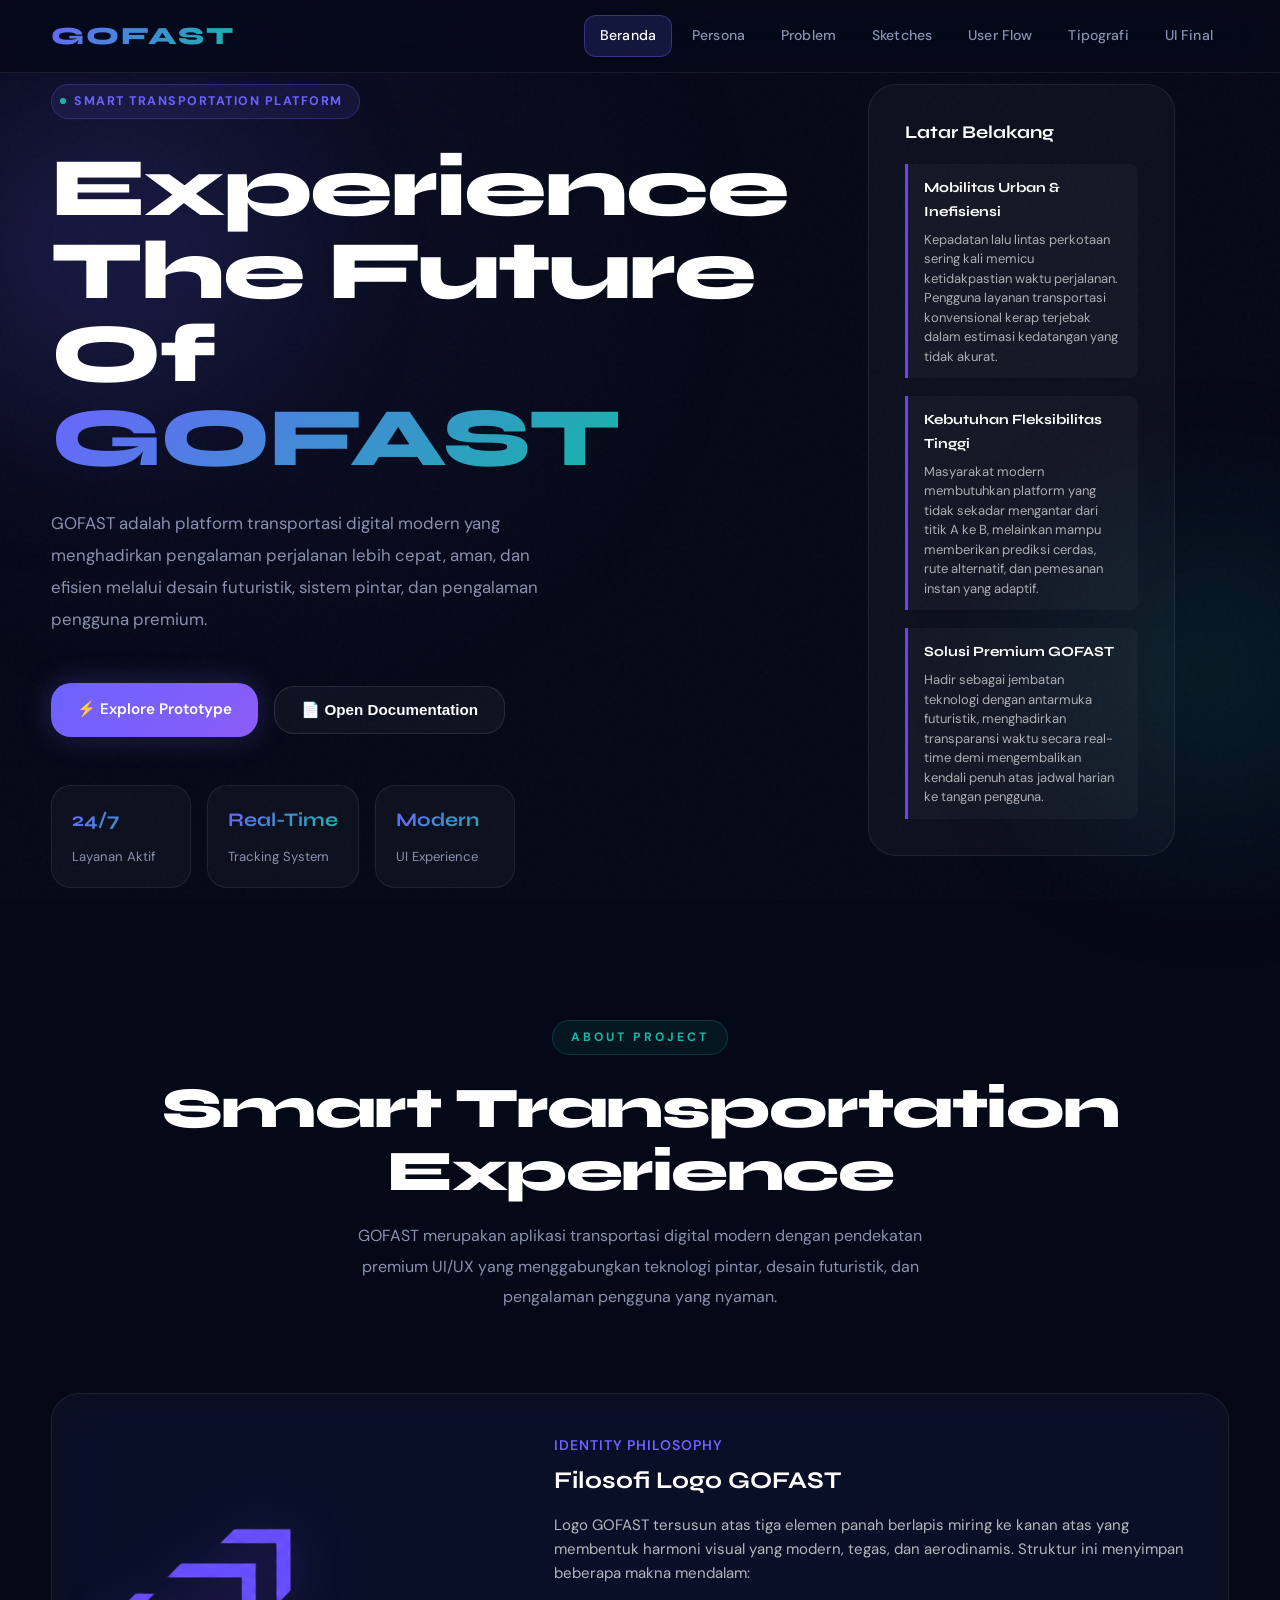
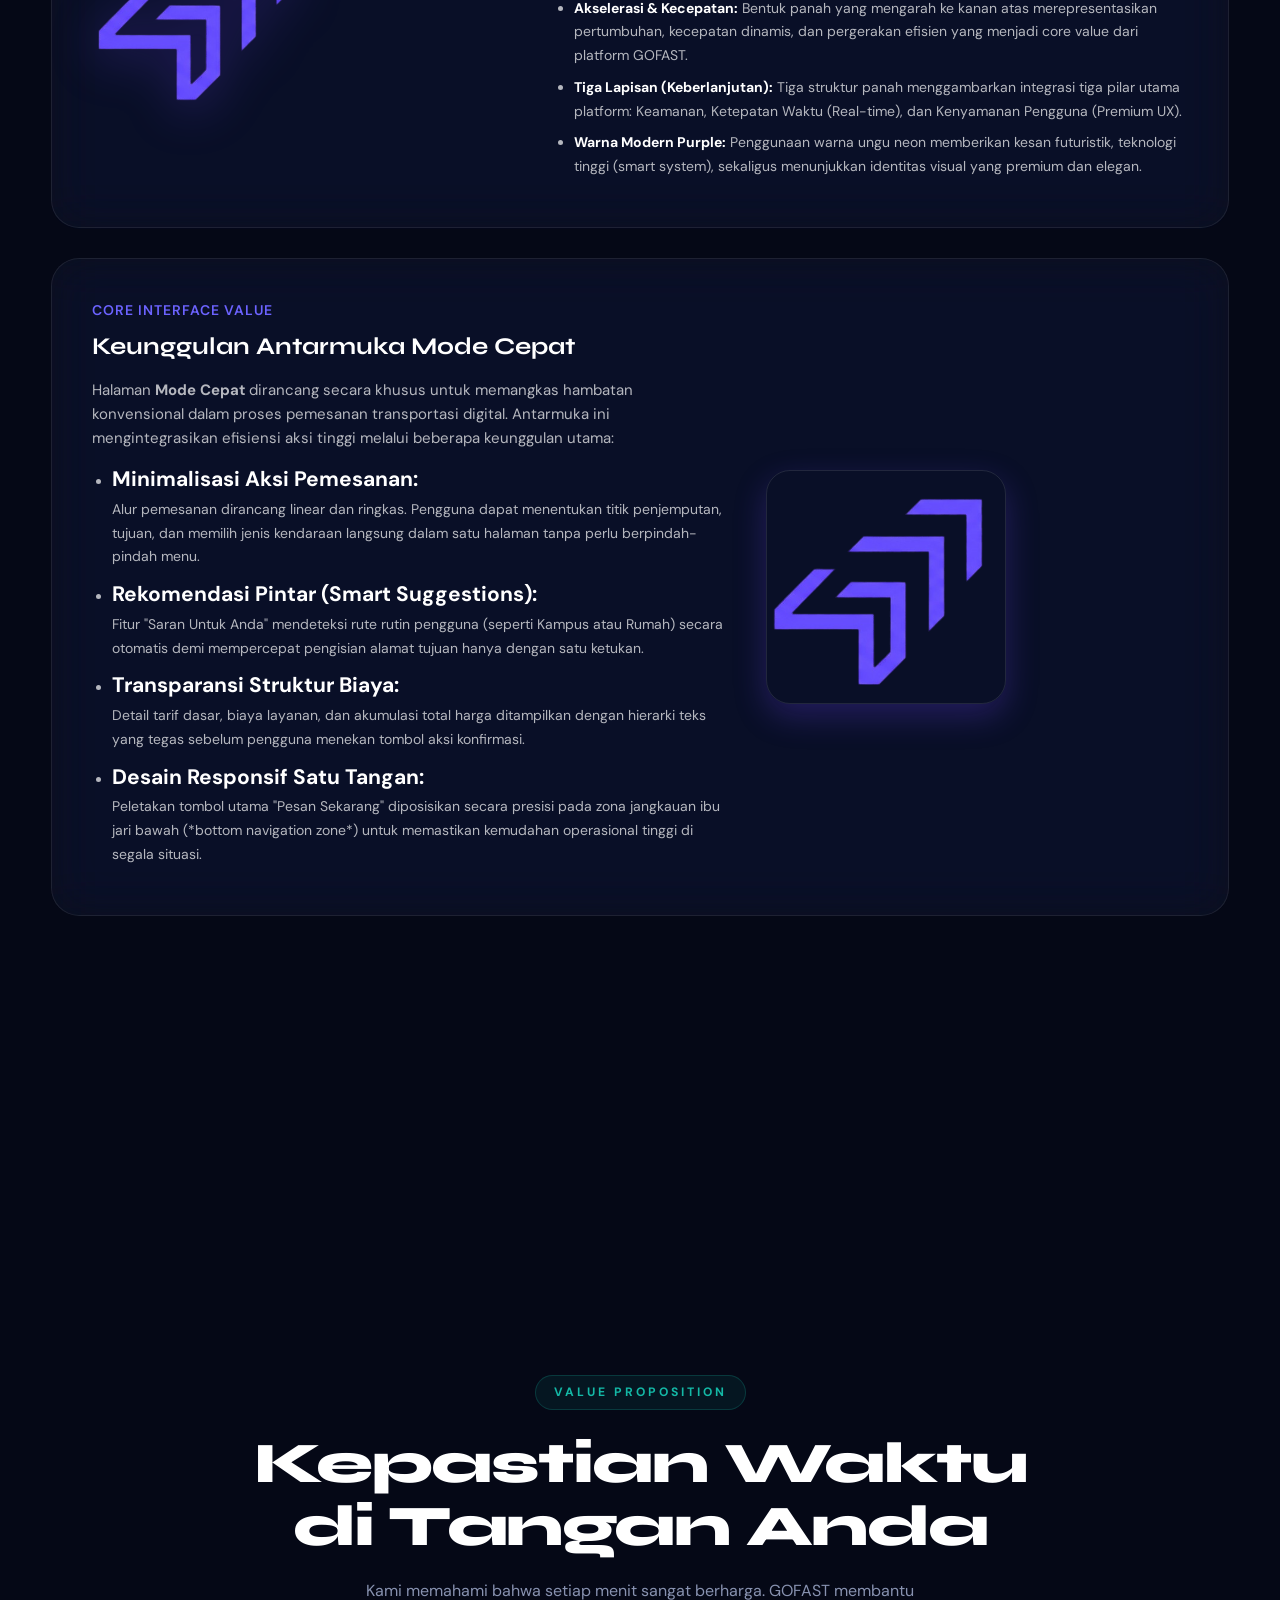
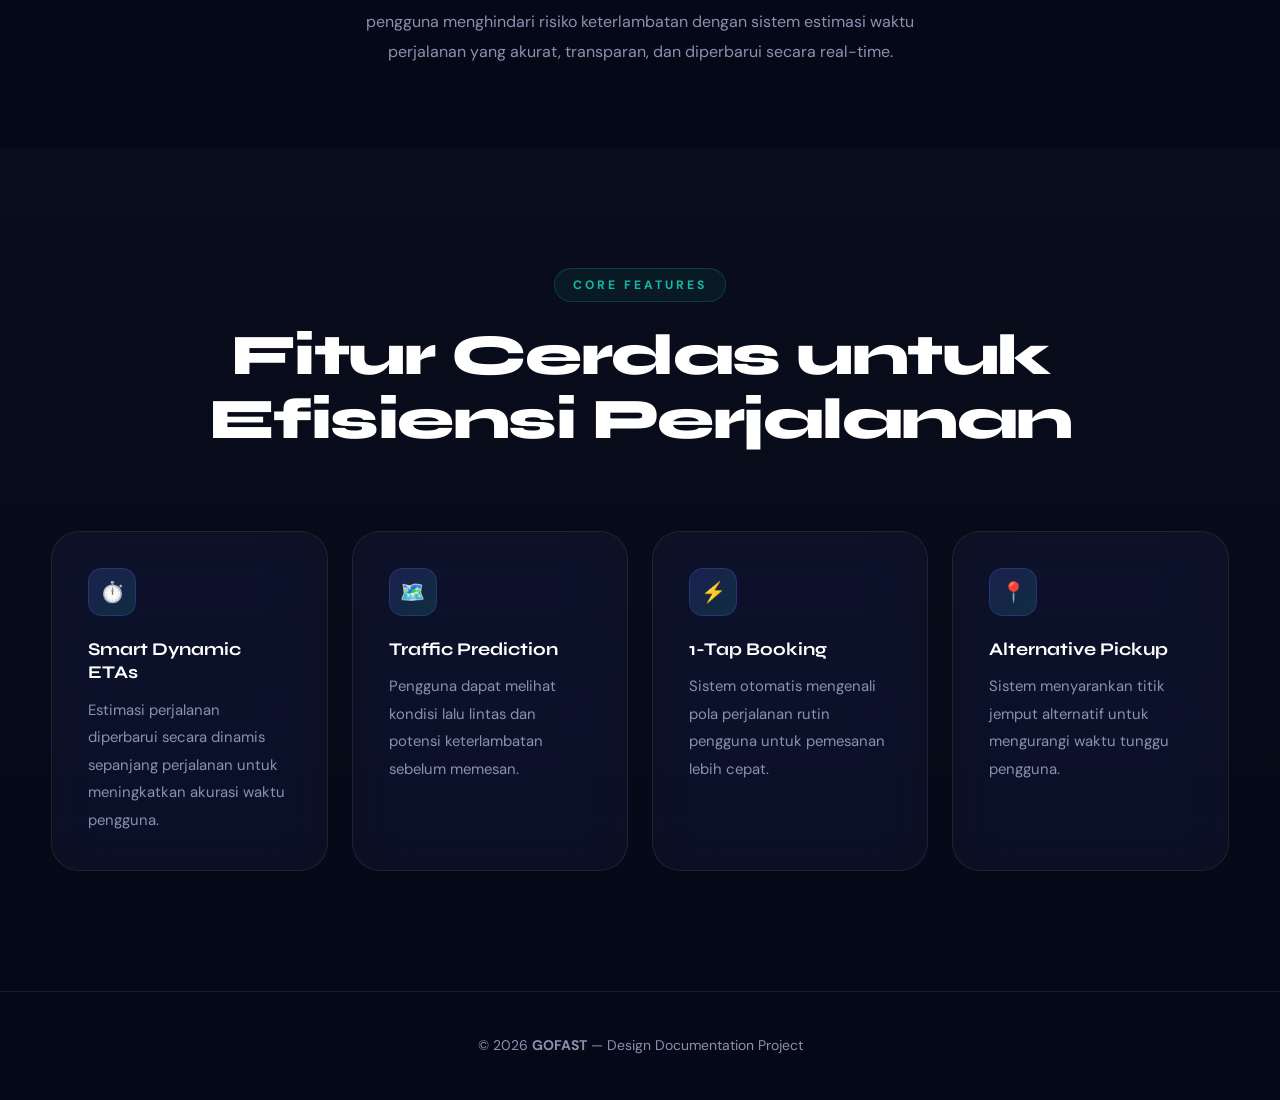
==== index.html @ 25cab176 "initial" ====
<!DOCTYPE html>
<html lang="id">
<head>
  <meta charset="UTF-8">
  <meta name="viewport" content="width=device-width, initial-scale=1.0">
  <title>GOFAST Documentation</title>
  <link rel="preconnect" href="https://fonts.googleapis.com">
  <link rel="preconnect" href="https://fonts.gstatic.com" crossorigin>
  <link href="https://fonts.googleapis.com/css2?family=Syne:wght@400;500;600;700;800&family=DM+Sans:ital,wght@0,300;0,400;0,500;0,600;0,700;1,400&display=swap" rel="stylesheet">
  <link rel="stylesheet" href="css/style.css">
</head>
<body>

  <header class="header">
    <div class="container navbar">
      <a href="index.html" class="logo">GOFAST</a>

      <button class="menu-toggle" aria-label="Toggle menu" aria-expanded="false">
        <span></span><span></span><span></span>
      </button>

      <nav class="nav-menu">
        <a href="index.html" class="active">Beranda</a>
        <a href="pages/persona.html">Persona</a>
        <a href="pages/problem.html">Problem</a>
        <a href="pages/sketches.html">Sketches</a>
        <a href="pages/flow.html">User Flow</a>
        <a href="pages/tipografi.html">Tipografi</a>
        <a href="pages/uifinal.html">UI Final</a>
      </nav>
    </div>
  </header>

  <section class="hero">
    <div class="hero-orb hero-orb-1"></div>
    <div class="hero-orb hero-orb-2"></div>

    <div class="container hero-layout">
      
      <div class="hero-text">
        <div class="hero-badge">
          Smart Transportation Platform
        </div>

        <h1>
          Experience The Future Of<br>
          <span class="gradient-text">GOFAST</span>
        </h1>

        <p class="hero-desc">
          GOFAST adalah platform transportasi digital modern yang menghadirkan pengalaman perjalanan lebih cepat, aman, dan efisien melalui desain futuristik, sistem pintar, dan pengalaman pengguna premium.
        </p>

        <div class="hero-buttons">
          <a href="https://www.figma.com/proto/zeWfDdqE2L9W0G9Yodgt2X/Untitled?node-id=0-1&t=uQu8qkPmfVfUbeEe-1" target="_blank" class="btn-primary">
            ⚡ Explore Prototype
          </a>

          <div class="dropdown">
            <button type="button" class="btn-secondary" id="dropdownBtn">
              📄 Open Documentation
            </button>
            
            <div class="dropdown-content" id="dropdownMenu">
              <a href="https://www.figma.com/design/Y3NHLR5LgUpNu5y3gUyGEd/UI-UX-DESIGN?node-id=270-38&p=f&t=9uHP1MUr9zSFLrHZ-0" target="_blank" class="dropdown-item">
                <span class="opt-title">Opsi 1: Design & Wireframe</span>
                <span class="opt-desc">Data riset, Crazy Design, dan Low-Fidelity layout.</span>
              </a>
              <a href="https://www.figma.com/board/tk6ZVI2sdPOY2IP51L4pbr/LOW-FIDELITY?node-id=0-1&p=f&t=aWBiuvXx0p4Ex2Sm-0" target="_blank" class="dropdown-item">
                <span class="opt-title">Opsi 2: User Flow Aplikasi</span>
                <span class="opt-desc">Alur perjalanan pengguna dan logika sistem.</span>
              </a>
              <a href="https://www.figma.com/design/zeWfDdqE2L9W0G9Yodgt2X/Untitled?node-id=0-1&p=f&t=uQu8qkPmfVfUbeEe-0" target="_blank" class="dropdown-item">
                <span class="opt-title">Opsi 3: UI Final</span>
                <span class="opt-desc">Tampilan UI Final.</span>
              </a>
            </div>
          </div>
        </div>

        <div class="hero-mini-info">
          <div class="mini-info-card">
            <h4>24/7</h4>
            <span>Layanan Aktif</span>
          </div>
          <div class="mini-info-card">
            <h4>Real-Time</h4>
            <span>Tracking System</span>
          </div>
          <div class="mini-info-card">
            <h4>Modern</h4>
            <span>UI Experience</span>
          </div>
        </div>
      </div>

      <div class="hero-card">
        <div class="glass card">
          <h3 style="margin-bottom:20px; font-family:'Syne', sans-serif;">
            Latar Belakang
          </h3>

          <div style="display: flex; flex-direction: column; gap: 18px;">
            <div style="background: rgba(255, 255, 255, 0.03); border-left: 3px solid #6f42fb; padding: 12px 16px; border-radius: 0 8px 8px 0;">
              <h4 style="margin: 0 0 6px 0; font-size: 14px; font-family: 'Syne', sans-serif; color: #fff;">
                Mobilitas Urban & Inefisiensi
              </h4>
              <p style="margin: 0; font-size: 13px; line-height: 1.5; color: rgba(255, 255, 255, 0.65);">
                Kepadatan lalu lintas perkotaan sering kali memicu ketidakpastian waktu perjalanan. Pengguna layanan transportasi konvensional kerap terjebak dalam estimasi kedatangan yang tidak akurat.
              </p>
            </div>

            <div style="background: rgba(255, 255, 255, 0.03); border-left: 3px solid #6f42fb; padding: 12px 16px; border-radius: 0 8px 8px 0;">
              <h4 style="margin: 0 0 6px 0; font-size: 14px; font-family: 'Syne', sans-serif; color: #fff;">
                Kebutuhan Fleksibilitas Tinggi
              </h4>
              <p style="margin: 0; font-size: 13px; line-height: 1.5; color: rgba(255, 255, 255, 0.65);">
                Masyarakat modern membutuhkan platform yang tidak sekadar mengantar dari titik A ke B, melainkan mampu memberikan prediksi cerdas, rute alternatif, dan pemesanan instan yang adaptif.
              </p>
            </div>

            <div style="background: rgba(255, 255, 255, 0.03); border-left: 3px solid #6f42fb; padding: 12px 16px; border-radius: 0 8px 8px 0;">
              <h4 style="margin: 0 0 6px 0; font-size: 14px; font-family: 'Syne', sans-serif; color: #fff;">
                Solusi Premium GOFAST
              </h4>
              <p style="margin: 0; font-size: 13px; line-height: 1.5; color: rgba(255, 255, 255, 0.65);">
                Hadir sebagai jembatan teknologi dengan antarmuka futuristik, menghadirkan transparansi waktu secara real-time demi mengembalikan kendali penuh atas jadwal harian ke tangan pengguna.
              </p>
            </div>
          </div>
        </div>
      </div>

    </div>
  </section>

  
  <section class="section">
    <div class="container">

      <div class="section-title">
        <span>About Project</span>
        <h2>
          Smart Transportation<br>
          Experience
        </h2>
        <p>
          GOFAST merupakan aplikasi transportasi digital modern dengan pendekatan premium UI/UX yang menggabungkan teknologi pintar, desain futuristik, dan pengalaman pengguna yang nyaman.
        </p>
      </div>

      <div class="glass card" style="display: flex; flex-wrap: wrap; gap: 40px; align-items: center; padding: 40px; margin-bottom: 30px;">
        <div style="flex: 1; min-width: 280px; text-align: center;">
          <img src="image/logo.png" alt="GOFAST Logo" style="max-width: 220px; width: 100%; height: auto; filter: drop-shadow(0px 8px 24px rgba(111, 66, 251, 0.3));">
        </div>
        <div style="flex: 1.5; min-width: 300px;">
          <span style="color: #6C63FF; font-weight: 600; text-transform: uppercase; font-size: 14px; letter-spacing: 1px; display: block; margin-bottom: 8px;">Identity Philosophy</span>
          <h3 style="font-family: 'Syne', sans-serif; font-size: 24px; margin-bottom: 16px;">Filosofi Logo GOFAST</h3>
          <p style="line-height: 1.6; margin-bottom: 12px; font-size: 15px; color: rgba(255,255,255,0.7);">
            Logo GOFAST tersusun atas tiga elemen panah berlapis miring ke kanan atas yang membentuk harmoni visual yang modern, tegas, dan aerodinamis. Struktur ini menyimpan beberapa makna mendalam:
          </p>
          <ul style="padding-left: 20px; line-height: 1.7; font-size: 14px; color: rgba(255,255,255,0.7);">
            <li style="margin-bottom: 8px;"><strong style="color: #fff;">Akselerasi & Kecepatan:</strong> Bentuk panah yang mengarah ke kanan atas merepresentasikan pertumbuhan, kecepatan dinamis, dan pergerakan efisien yang menjadi core value dari platform GOFAST.</li>
            <li style="margin-bottom: 8px;"><strong style="color: #fff;">Tiga Lapisan (Keberlanjutan):</strong> Tiga struktur panah menggambarkan integrasi tiga pilar utama platform: Keamanan, Ketepatan Waktu (Real-time), dan Kenyamanan Pengguna (Premium UX).</li>
            <li style="margin-bottom: 8px;"><strong style="color: #fff;">Warna Modern Purple:</strong> Penggunaan warna ungu neon memberikan kesan futuristik, teknologi tinggi (smart system), sekaligus menunjukkan identitas visual yang premium dan elegan.</li>
          </ul>
        </div>
      </div>

      <div class="glass card" style="display: flex; flex-wrap: wrap; gap: 40px; align-items: center; padding: 40px; margin-bottom: 50px; flex-direction: row-reverse;">
        <div style="flex: 1; min-width: 280px; text-align: center;">
          <img src="image/logo.png" alt="GOFAST Mode Cepat Screen" style="max-width: 240px; width: 100%; height: auto; border-radius: 24px; box-shadow: 0px 12px 32px rgba(111, 66, 251, 0.25); border: 1px solid rgba(255, 255, 255, 0.1);">
        </div>
        <div style="flex: 1.5; min-width: 300px;">
          <span style="color: #6C63FF; font-weight: 600; text-transform: uppercase; font-size: 14px; letter-spacing: 1px; display: block; margin-bottom: 8px;">Core Interface Value</span>
          <h3 style="font-family: 'Syne', sans-serif; font-size: 24px; margin-bottom: 16px;">Keunggulan Antarmuka Mode Cepat</h3>
          <p style="line-height: 1.6; margin-bottom: 12px; font-size: 15px; color: rgba(255,255,255,0.7);">
            Halaman <strong>Mode Cepat</strong> dirancang secara khusus untuk memangkas hambatan konvensional dalam proses pemesanan transportasi digital. Antarmuka ini mengintegrasikan efisiensi aksi tinggi melalui beberapa keunggulan utama:
          </p>
          <ul style="padding-left: 20px; line-height: 1.7; font-size: 14px; color: rgba(255,255,255,0.7);">
            <li style="margin-bottom: 8px;"><h2><strong style="color: #fff;">Minimalisasi Aksi Pemesanan:</strong></h2> Alur pemesanan dirancang linear dan ringkas. Pengguna dapat menentukan titik penjemputan, tujuan, dan memilih jenis kendaraan langsung dalam satu halaman tanpa perlu berpindah-pindah menu.</li>
            <li style="margin-bottom: 8px;"><h2><strong style="color: #fff;">Rekomendasi Pintar (Smart Suggestions):</strong></h2> Fitur "Saran Untuk Anda" mendeteksi rute rutin pengguna (seperti Kampus atau Rumah) secara otomatis demi mempercepat pengisian alamat tujuan hanya dengan satu ketukan.</li>
            <li style="margin-bottom: 8px;"><h2><strong style="color: #fff;">Transparansi Struktur Biaya:</strong></h2> Detail tarif dasar, biaya layanan, dan akumulasi total harga ditampilkan dengan hierarki teks yang tegas sebelum pengguna menekan tombol aksi konfirmasi.</li>
            <li style="margin-bottom: 8px;"><h2><strong style="color: #fff;">Desain Responsif Satu Tangan:</strong></h2> Peletakan tombol utama "Pesan Sekarang" diposisikan secara presisi pada zona jangkauan ibu jari bawah (*bottom navigation zone*) untuk memastikan kemudahan operasional tinggi di segala situasi.</li>
          </ul>
        </div>
      </div>

      <div class="cards-grid">
        <div class="glass card feature-card reveal">
          <div class="card-icon">🎨</div>
          <h3>Modern Interface</h3>
          <p>Tampilan dark modern dengan konsep glassmorphism, smooth gradient, dan visual premium untuk menciptakan pengalaman aplikasi yang futuristik.</p>
        </div>

        <div class="glass card feature-card reveal" style="transition-delay:.1s">
          <div class="card-icon">⚡</div>
          <h3>Smart Navigation</h3>
          <p>Sistem navigasi dan booking dirancang lebih cepat, intuitif, dan efisien untuk membantu mobilitas pengguna sehari-hari.</p>
        </div>

        <div class="glass card feature-card reveal" style="transition-delay:.2s">
          <div class="card-icon">📋</div>
          <h3>Full Documentation</h3>
          <p>Seluruh proses pengembangan GOFAST terdokumentasi secara profesional mulai dari research, persona, user flow, prototype, hingga testing.</p>
        </div>
      </div>

    </div>
  </section>

  <section class="section-title">
    <div class="title">
      <div class="section-title">
        <span>Value Proposition</span>
        <h2>
          Kepastian Waktu<br>
          di Tangan Anda
        </h2>
        <p>
          Kami memahami bahwa setiap menit sangat berharga. GOFAST membantu pengguna menghindari risiko keterlambatan dengan sistem estimasi waktu perjalanan yang akurat, transparan, dan diperbarui secara real-time.
        </p>
      </div>
    </div>
  </section>

  <section class="section soft-section">
    <div class="container">
      <div class="section-title">
        <span>Core Features</span>
        <h2>
          Fitur Cerdas untuk<br>
          Efisiensi Perjalanan
        </h2>
      </div>

      <div class="cards-grid">
        <div class="glass card feature-card">
          <div class="card-icon">⏱️</div>
          <h3>Smart Dynamic ETAs</h3>
          <p>Estimasi perjalanan diperbarui secara dinamis sepanjang perjalanan untuk meningkatkan akurasi waktu pengguna.</p>
        </div>

        <div class="glass card feature-card">
          <div class="card-icon">🗺️</div>
          <h3>Traffic Prediction</h3>
          <p>Pengguna dapat melihat kondisi lalu lintas dan potensi keterlambatan sebelum memesan.</p>
        </div>

        <div class="glass card feature-card">
          <div class="card-icon">⚡</div>
          <h3>1-Tap Booking</h3>
          <p>Sistem otomatis mengenali pola perjalanan rutin pengguna untuk pemesanan lebih cepat.</p>
        </div>

        <div class="glass card feature-card">
          <div class="card-icon">📍</div>
          <h3>Alternative Pickup</h3>
          <p>Sistem menyarankan titik jemput alternatif untuk mengurangi waktu tunggu pengguna.</p>
        </div>
      </div>
    </div>
  </section>

  <footer class="footer">
    <div class="container">
      <p>© 2026 <strong>GOFAST</strong> — Design Documentation Project</p>
    </div>
  </footer>

  <script>
    const dropdownBtn = document.getElementById('dropdownBtn');
    const dropdownMenu = document.getElementById('dropdownMenu');

    dropdownBtn.addEventListener('click', function(e) {
      e.stopPropagation();
      dropdownMenu.classList.toggle('show');
    });

    document.addEventListener('click', function() {
      if (dropdownMenu.classList.contains('show')) {
        dropdownMenu.classList.remove('show');
      }
    });
  </script>
</body>
</html>
---- css/style.css ----
/* ══════════════════════════════════════════════════════════════════════
   STYLE.CSS — Upgraded & Fixed Version
   - Mengatasi isu Dropdown terpotong (Opsi 3).
   - Logika, layout token, dan palet warna GOFAST tetap terjaga asli.
   ══════════════════════════════════════════════════════════════════════ */

/* ─── Google Fonts ─── */
@import url('https://fonts.googleapis.com/css2?family=DM+Sans:ital,opsz,wght@0,9..40,300;0,9..40,400;0,9..40,500;0,9..40,600;0,9..40,700;1,9..40,400&family=Syne:wght@600;700;800&display=swap');

/* ─── Design Tokens ─── */
:root {
  --bg:        #050816;
  --bg2:       #080d1f;
  --card:      #0d1426;
  --primary:   #6C63FF;
  --secondary: #8B5CF6;
  --accent:    #14B8A6;
  --accent2:   #06b6d4;
  --text:      #fff;
  --muted:     #8892b0;
  --border:    rgba(255, 255, 255, 0.08);
  --glow:      rgba(108, 99, 255, 0.3);

  /* Spacing scale */
  --space-xs:  8px;
  --space-sm:  16px;
  --space-md:  28px;
  --space-lg:  48px;
  --space-xl:  80px;
  --space-2xl: 120px;

  /* Radius */
  --r-sm:  12px;
  --r-md:  20px;
  --r-lg:  28px;
  --r-xl:  36px;
  --r-full: 9999px;

  /* Transitions */
  --ease-out: cubic-bezier(0.22, 1, 0.36, 1);
  --ease-in-out: cubic-bezier(0.4, 0, 0.2, 1);
  --t-fast: 0.18s;
  --t-base: 0.28s;
  --t-slow: 0.45s;

  /* Shadows */
  --shadow-sm: 0 4px 16px rgba(0, 0, 0, 0.25);
  --shadow-md: 0 8px 32px rgba(0, 0, 0, 0.35);
  --shadow-glow: 0 0 40px rgba(108, 99, 255, 0.35);
  --shadow-glow-lg: 0 0 60px rgba(108, 99, 255, 0.5);
}

/* ─── Reset & Base ─── */
*, *::before, *::after {
  margin: 0;
  padding: 0;
  box-sizing: border-box;
}

html {
  scroll-behavior: smooth;
  scroll-padding-top: 90px;
  -webkit-text-size-adjust: 100%;
}

body {
  background: var(--bg);
  color: var(--text);
  font-family: 'DM Sans', sans-serif;
  font-size: 16px;
  line-height: 1.7;
  overflow-x: hidden;
  min-height: 100vh;
  -webkit-font-smoothing: antialiased;
  -moz-osx-font-smoothing: grayscale;
}

img, video, svg {
  display: block;
  max-width: 100%;
}

a {
  color: inherit;
}

/* ─── Custom Scrollbar ─── */
::-webkit-scrollbar {
  width: 6px;
}
::-webkit-scrollbar-track {
  background: var(--bg2);
}
::-webkit-scrollbar-thumb {
  background: linear-gradient(180deg, var(--primary), var(--accent));
  border-radius: var(--r-full);
}
::-webkit-scrollbar-thumb:hover {
  background: linear-gradient(180deg, var(--secondary), var(--accent));
}

/* ─── Selection ─── */
::selection {
  background: rgba(108, 99, 255, 0.35);
  color: var(--text);
}

/* ─── Focus visible ─── */
:focus-visible {
  outline: 2px solid var(--primary);
  outline-offset: 3px;
  border-radius: var(--r-sm);
}

/* ─── Noise texture overlay ─── */
body::before {
  content: '';
  position: fixed;
  inset: 0;
  background-image: url("data:image/svg+xml,%3Csvg viewBox='0 0 256 256' xmlns='http://www.w3.org/2000/svg'%3E%3Cfilter id='noise'%3E%3CfeTurbulence type='fractalNoise' baseFrequency='0.9' numOctaves='4' stitchTiles='stitch'/%3E%3C/filter%3E%3Crect width='100%25' height='100%25' filter='url(%23noise)' opacity='0.025'/%3E%3C/svg%3E");
  pointer-events: none;
  z-index: 0;
}

/* ─── Animated background orb ─── */
body::after {
  content: '';
  position: fixed;
  top: -30%;
  left: -20%;
  width: 80vw;
  height: 80vw;
  background: radial-gradient(circle, rgba(108, 99, 255, 0.07) 0%, transparent 70%);
  pointer-events: none;
  z-index: 0;
  animation: orb-drift 22s ease-in-out infinite alternate;
}

@keyframes orb-drift {
  0%   { transform: translate(0, 0) scale(1); }
  100% { transform: translate(20vw, 10vh) scale(1.25); }
}

/* ─── Container ─── */
.container {
  width: min(1200px, 92%);
  margin-inline: auto;
  position: relative;
  z-index: 1;
}

/* ─── Section ─── */
.section {
  padding: var(--space-2xl) 0;
}

.soft-section {
  background: linear-gradient(180deg, rgba(226, 213, 255, 0.025), transparent);
}

/* ─── Glassmorphism ─── */
.glass {
  background: rgba(255, 255, 255, 0.03);
  backdrop-filter: blur(24px) saturate(180%);
  -webkit-backdrop-filter: blur(24px) saturate(180%);
  border: 1px solid var(--border);
}

/* ──────────────────────────────────────────
   HEADER / NAVBAR
────────────────────────────────────────── */
.header {
  position: fixed;
  width: 100%;
  top: 0;
  z-index: 1000; /* Dinaikkan agar mutlak di atas konten lainnya */
  background: rgba(5, 8, 22, 0.75);
  backdrop-filter: blur(24px) saturate(180%);
  -webkit-backdrop-filter: blur(24px) saturate(180%);
  border-bottom: 1px solid var(--border);
  transition: background var(--t-base) var(--ease-in-out),
              border-color var(--t-base) var(--ease-in-out);
}

.header.scrolled {
  background: rgba(5, 8, 22, 0.96);
  border-bottom-color: rgba(255, 255, 255, 0.1);
}

.navbar {
  height: 72px;
  display: flex;
  align-items: center;
  justify-content: space-between;
  gap: var(--space-sm);
}

.logo {
  font-size: 1.55rem;
  font-family: 'Syne', sans-serif;
  font-weight: 800;
  background: linear-gradient(135deg, var(--primary), var(--accent));
  -webkit-background-clip: text;
  -webkit-text-fill-color: transparent;
  background-clip: text;
  letter-spacing: 2px;
  text-decoration: none;
  flex-shrink: 0;
  transition: opacity var(--t-fast);
}

.logo:hover {
  opacity: 0.85;
}

.nav-menu {
  display: flex;
  gap: 4px;
  align-items: center;
}

.nav-menu a {
  text-decoration: none;
  color: var(--muted);
  font-size: 0.88rem;
  font-weight: 500;
  padding: 8px 15px;
  border-radius: var(--r-sm);
  border: 1px solid transparent;
  transition: color var(--t-fast), background var(--t-fast),
              border-color var(--t-fast), transform var(--t-fast);
  letter-spacing: 0.01em;
  white-space: nowrap;
}

.nav-menu a:hover {
  color: var(--text);
  background: rgba(108, 99, 255, 0.1);
  border-color: rgba(108, 99, 255, 0.22);
  transform: translateY(-1px);
}

.nav-menu a.active {
  color: var(--text);
  background: rgba(108, 99, 255, 0.16);
  border-color: rgba(108, 99, 255, 0.38);
}

/* ─── Hamburger ─── */
.menu-toggle {
  display: none;
  flex-direction: column;
  justify-content: center;
  gap: 5px;
  cursor: pointer;
  padding: 8px;
  border: none;
  background: none;
  z-index: 1001;
  border-radius: var(--r-sm);
  transition: background var(--t-fast);
  -webkit-tap-highlight-color: transparent;
}

.menu-toggle:hover {
  background: rgba(108, 99, 255, 0.1);
}

.menu-toggle span {
  display: block;
  width: 22px;
  height: 2px;
  background: var(--text);
  border-radius: 2px;
  transition: transform var(--t-base) var(--ease-out),
              opacity var(--t-fast),
              width var(--t-base);
  transform-origin: center;
}

.menu-toggle.open span:nth-child(1) { transform: translateY(7px) rotate(45deg); }
.menu-toggle.open span:nth-child(2) { opacity: 0; width: 0; }
.menu-toggle.open span:nth-child(3) { transform: translateY(-7px) rotate(-45deg); }

/* ──────────────────────────────────────────
   HERO
────────────────────────────────────────── */
.hero {
  min-height: 100vh;
  display: flex;
  align-items: center;
  padding-top: 72px;
  position: relative;
  overflow: visible; /* PERBAIKAN: Diubah dari 'hidden' agar dropdown menu meluap bebas ke bawah */
}

.hero-layout {
  display: grid;
  grid-template-columns: 1.15fr 0.85fr;
  gap: var(--space-xl);
  align-items: center;
  overflow: visible; /* PERBAIKAN: Memastikan layout grid tidak mengunci elemen melayang */
}

.hero-text {
  animation: fade-up 0.8s var(--ease-out) both;
  overflow: visible; /* PERBAIKAN: Memastikan pembungkus teks utama tidak memotong dropdown */
  position: relative;
}

.hero-card {
  animation: fade-up 0.9s 0.15s var(--ease-out) both;
  align-self: start;
}

/* ─── Hero Badge ─── */
.hero-badge {
  display: inline-flex;
  align-items: center;
  gap: 8px;
  padding: 6px 16px 6px 8px;
  background: rgba(108, 99, 255, 0.1);
  border: 1px solid rgba(108, 99, 255, 0.28);
  border-radius: var(--r-full);
  font-size: 0.78rem;
  color: var(--primary);
  font-weight: 700;
  margin-bottom: var(--space-md);
  letter-spacing: 1.5px;
  text-transform: uppercase;
  width: fit-content;
}

.hero-badge::before {
  content: '';
  display: block;
  width: 6px;
  height: 6px;
  background: var(--accent);
  border-radius: 50%;
  flex-shrink: 0;
  animation: pulse-dot 2s ease-in-out infinite;
}

@keyframes pulse-dot {
  0%, 100% { opacity: 1; transform: scale(1); box-shadow: 0 0 0 0 rgba(20, 184, 166, 0.5); }
  50%       { opacity: 0.7; transform: scale(1.4); box-shadow: 0 0 0 6px rgba(20, 184, 166, 0); }
}

/* ─── Hero Typography ─── */
.hero h1 {
  font-size: clamp(3.2rem, 6.5vw, 6.5rem);
  line-height: 1.0;
  font-family: 'Syne', sans-serif;
  font-weight: 800;
  letter-spacing: -2px;
}

.gradient-text {
  background: linear-gradient(135deg, var(--primary), var(--accent));
  -webkit-background-clip: text;
  -webkit-text-fill-color: transparent;
  background-clip: text;
}

.hero-desc {
  margin-top: var(--space-md);
  color: var(--muted);
  line-height: 1.9;
  font-size: 1.05rem;
  max-width: 520px;
}

/* ─── Hero Buttons ─── */
.hero-buttons {
  display: flex;
  gap: var(--space-sm);
  margin-top: var(--space-lg);
  flex-wrap: wrap;
  align-items: center;
  overflow: visible; /* PERBAIKAN: Menghindari pemotongan area tombol sewaktu dropdown dipanggil */
  position: relative;
  z-index: 100;
}

.btn-primary,
.btn-secondary {
  padding: 14px 26px;
  border-radius: var(--r-md);
  text-decoration: none;
  font-weight: 600;
  font-size: 0.95rem;
  transition: transform var(--t-base) var(--ease-out),
              box-shadow var(--t-base) var(--ease-out),
              background var(--t-base),
              border-color var(--t-base);
  display: inline-flex;
  align-items: center;
  gap: 8px;
  cursor: pointer;
  border: none;
  -webkit-tap-highlight-color: transparent;
}

.btn-primary {
  background: linear-gradient(135deg, var(--primary), var(--secondary));
  color: white;
  box-shadow: 0 0 30px rgba(108, 99, 255, 0.3), 0 4px 12px rgba(0, 0, 0, 0.3);
  position: relative;
  overflow: hidden;
}

.btn-primary::after {
  content: '';
  position: absolute;
  inset: 0;
  background: linear-gradient(135deg, rgba(255,255,255,0.15), transparent);
  opacity: 0;
  transition: opacity var(--t-fast);
}

.btn-primary:hover {
  transform: translateY(-3px);
  box-shadow: 0 0 50px rgba(108, 99, 255, 0.5), 0 8px 24px rgba(0, 0, 0, 0.4);
}

.btn-primary:hover::after {
  opacity: 1;
}

.btn-primary:active {
  transform: translateY(-1px);
}

.btn-secondary {
  border: 1px solid rgba(255, 255, 255, 0.1);
  color: white;
  background: rgba(255, 255, 255, 0.04);
}

.btn-secondary:hover {
  transform: translateY(-3px);
  background: rgba(255, 255, 255, 0.08);
  border-color: rgba(255, 255, 255, 0.18);
  box-shadow: var(--shadow-sm);
}

.btn-secondary:active {
  transform: translateY(-1px);
}

/* ─── Hero Mini Info ─── */
.hero-mini-info {
  display: flex;
  gap: var(--space-sm);
  margin-top: var(--space-lg);
  flex-wrap: wrap;
}

.mini-info-card {
  padding: 18px 20px;
  min-width: 140px;
  border-radius: var(--r-md);
  background: rgba(255, 255, 255, 0.03);
  border: 1px solid var(--border);
  backdrop-filter: blur(18px);
  -webkit-backdrop-filter: blur(18px);
  transition: transform var(--t-base) var(--ease-out),
              border-color var(--t-base),
              box-shadow var(--t-base);
}

.mini-info-card:hover {
  transform: translateY(-4px);
  border-color: rgba(108, 99, 255, 0.25);
  box-shadow: 0 12px 40px rgba(108, 99, 255, 0.12);
}

.mini-info-card h4 {
  font-size: 1.2rem;
  margin-bottom: 5px;
  font-family: 'Syne', sans-serif;
  background: linear-gradient(135deg, var(--primary), var(--accent));
  -webkit-background-clip: text;
  -webkit-text-fill-color: transparent;
  background-clip: text;
}

.mini-info-card span {
  font-size: 0.82rem;
  color: var(--muted);
}

/* ─── Hero Orbs ─── */
.hero-orb {
  position: absolute;
  border-radius: 50%;
  filter: blur(90px);
  pointer-events: none;
  z-index: 0;
}

.hero-orb-1 {
  width: 320px;
  height: 320px;
  background: rgba(108, 99, 255, 0.16);
  top: 10%;
  left: -5%;
  animation: orb-float-1 12s ease-in-out infinite;
}

.hero-orb-2 {
  width: 270px;
  height: 270px;
  background: rgba(20, 184, 166, 0.13);
  bottom: 10%;
  right: -5%;
  animation: orb-float-2 15s ease-in-out infinite;
}

@keyframes orb-float-1 {
  0%, 100% { transform: translate(0, 0); }
  50%       { transform: translate(20px, -30px); }
}

@keyframes orb-float-2 {
  0%, 100% { transform: translate(0, 0); }
  50%       { transform: translate(-20px, 25px); }
}

/* ──────────────────────────────────────────
   HERO CARD (skill card / progress card)
────────────────────────────────────────── */
.hero-card .card {
  position: relative;
  overflow: hidden;
}

.hero-card .card::before {
  content: '';
  position: absolute;
  top: -40%;
  right: -40%;
  width: 220px;
  height: 220px;
  background: radial-gradient(circle, rgba(20, 184, 166, 0.12), transparent 70%);
  pointer-events: none;
}

/* ─── Progress ─── */
.progress-item {
  margin-bottom: 20px;
}

.progress-item:last-child {
  margin-bottom: 0;
}

.progress-label {
  display: flex;
  justify-content: space-between;
  font-size: 0.84rem;
  color: var(--muted);
  margin-bottom: 8px;
}

.progress-label span:last-child {
  color: var(--accent);
  font-weight: 600;
}

.progress-bar {
  height: 6px;
  background: rgba(255, 255, 255, 0.06);
  border-radius: var(--r-full);
  overflow: hidden;
}

.progress-fill {
  height: 100%;
  border-radius: var(--r-full);
  background: linear-gradient(90deg, var(--primary), var(--accent));
  transform-origin: left;
  animation: bar-grow 1.6s var(--ease-out) both;
}

@keyframes bar-grow {
  from { transform: scaleX(0); }
  to   { transform: scaleX(1); }
}

/* ─── Card Stat ─── */
.card-stat {
  display: flex;
  justify-content: space-between;
  margin-top: var(--space-md);
  padding-top: 24px;
  border-top: 1px solid var(--border);
  gap: 12px;
}

.stat-item {
  text-align: center;
  flex: 1;
}

.stat-num {
  font-size: 1.75rem;
  font-family: 'Syne', sans-serif;
  font-weight: 800;
  background: linear-gradient(135deg, var(--primary), var(--accent));
  -webkit-background-clip: text;
  -webkit-text-fill-color: transparent;
  background-clip: text;
  line-height: 1.1;
}

.stat-label {
  font-size: 0.74rem;
  color: var(--muted);
  margin-top: 5px;
  letter-spacing: 0.02em;
}

/* ──────────────────────────────────────────
   CARDS
────────────────────────────────────────── */
.card {
  padding: 36px;
  border-radius: var(--r-lg);
}

.cards-grid {
  display: grid;
  grid-template-columns: repeat(auto-fit, minmax(270px, 1fr));
  gap: 24px;
}

.card-icon {
  width: 48px;
  height: 48px;
  border-radius: 14px;
  background: linear-gradient(135deg, rgba(108, 99, 255, 0.18), rgba(20, 184, 166, 0.18));
  border: 1px solid rgba(108, 99, 255, 0.22);
  display: flex;
  align-items: center;
  justify-content: center;
  font-size: 1.25rem;
  margin-bottom: 22px;
  flex-shrink: 0;
}

.card h3 {
  margin-bottom: 12px;
  font-family: 'Syne', sans-serif;
  font-size: 1.12rem;
  font-weight: 700;
  line-height: 1.3;
}

.card p {
  color: var(--muted);
  line-height: 1.85;
  font-size: 0.93rem;
}

/* ─── Feature Cards ─── */
.feature-card {
  transition: transform var(--t-base) var(--ease-out),
              border-color var(--t-base),
              box-shadow var(--t-base);
  cursor: default;
}

.feature-card:hover {
  transform: translateY(-6px);
  border-color: rgba(108, 99, 255, 0.28);
  box-shadow: 0 24px 64px rgba(108, 99, 255, 0.13);
}

/* ─── Persona Cards ─── */
.persona-card .avatar {
  width: 54px;
  height: 54px;
  border-radius: 50%;
  background: linear-gradient(135deg, var(--primary), var(--accent));
  display: flex;
  align-items: center;
  justify-content: center;
  font-size: 1.4rem;
  margin-bottom: 20px;
}

.persona-tag {
  display: inline-block;
  font-size: 0.74rem;
  padding: 4px 12px;
  border-radius: var(--r-full);
  background: rgba(108, 99, 255, 0.1);
  border: 1px solid rgba(108, 99, 255, 0.22);
  color: var(--primary);
  font-weight: 600;
  margin-bottom: 14px;
  letter-spacing: 0.02em;
}

/* ─── Step Cards ─── */
.step-card {
  position: relative;
}

.step-num {
  font-size: 3.5rem;
  font-family: 'Syne', sans-serif;
  font-weight: 800;
  line-height: 1;
  margin-bottom: 14px;
  background: linear-gradient(135deg, rgba(108,99,255,0.22), rgba(20,184,166,0.22));
  -webkit-background-clip: text;
  -webkit-text-fill-color: transparent;
  background-clip: text;
}

/* ──────────────────────────────────────────
   SECTION TITLE
────────────────────────────────────────── */
.section-title {
  text-align: center;
  margin-bottom: var(--space-xl);
}

.section-title > span {
  display: inline-block;
  color: var(--accent);
  text-transform: uppercase;
  font-size: 0.76rem;
  font-weight: 700;
  letter-spacing: 3px;
  padding: 6px 18px;
  background: rgba(20, 184, 166, 0.08);
  border: 1px solid rgba(20, 184, 166, 0.22);
  border-radius: var(--r-full);
}

.section-title h2 {
  margin: 22px 0 18px;
  font-size: clamp(2.2rem, 4.5vw, 4rem);
  font-family: 'Syne', sans-serif;
  font-weight: 800;
  letter-spacing: -1.5px;
  line-height: 1.1;
}

.section-title p {
  color: var(--muted);
  max-width: 600px;
  margin-inline: auto;
  line-height: 1.9;
  font-size: 1rem;
}

/* ──────────────────────────────────────────
   PAGE HERO (inner pages)
────────────────────────────────────────── */
.page-hero {
  padding: 160px 0 80px;
  text-align: center;
  position: relative;
}

.page-hero h1 {
  font-size: clamp(2.8rem, 6vw, 5.5rem);
  font-family: 'Syne', sans-serif;
  font-weight: 800;
  letter-spacing: -2px;
  line-height: 1.05;
}

.page-hero p {
  color: var(--muted);
  margin-top: 20px;
  font-size: 1.05rem;
  max-width: 600px;
  margin-inline: auto;
  line-height: 1.9;
}

/* ─── ANIMATIONS ─── */
@keyframes fade-up {
  from { opacity: 0; transform: translateY(28px); }
  to   { opacity: 1; transform: translateY(0); }
}

.reveal {
  opacity: 0;
  transform: translateY(28px);
  transition: opacity 0.65s var(--ease-out), transform 0.65s var(--ease-out);
}

.reveal.active {
  opacity: 1;
  transform: translateY(0);
}

/* ──────────────────────────────────────────
   DROPDOWN (Fixed Version)
────────────────────────────────────────── */
.dropdown {
  position: relative;
  display: inline-block;
  overflow: visible; /* PERBAIKAN: Menjamin kontainer terkecil tombol tidak memotong dirinya sendiri */
}

.dropdown-content {
  display: none;
  position: absolute;
  top: calc(100% + 8px);
  left: 0;
  background: rgba(13, 20, 38, 0.98);
  backdrop-filter: blur(24px);
  -webkit-backdrop-filter: blur(24px);
  min-width: 300px;
  border: 1px solid rgba(108, 99, 255, 0.25);
  border-radius: var(--r-md);
  z-index: 9999; /* PERBAIKAN: z-index ditingkatkan maksimal agar berdiri di atas seluruh elemen */
  overflow: visible; /* PERBAIKAN: Diubah dari 'hidden' menjadi 'visible' agar opsi terakhir (Opsi 3) muncul penuh */
  box-shadow: 0 20px 60px rgba(0, 0, 0, 0.5);
  animation: dropdown-in 0.2s var(--ease-out) both;
}

@keyframes dropdown-in {
  from { opacity: 0; transform: translateY(-8px); }
  to   { opacity: 1; transform: translateY(0); }
}

.dropdown-content.show {
  display: block;
}

.dropdown-item {
  color: var(--muted);
  padding: 13px 18px;
  text-decoration: none;
  display: flex;
  flex-direction: column;
  gap: 3px;
  transition: background var(--t-fast), color var(--t-fast);
  border-bottom: 1px solid var(--border);
}

/* PERBAIKAN: Memberikan radius pengaman manual pada item atas & bawah karena overflow di-set visible */
.dropdown-item:first-child {
  border-top-left-radius: var(--r-md);
  border-top-right-radius: var(--r-md);
}

.dropdown-item:last-child {
  border-bottom: none;
  border-bottom-left-radius: var(--r-md);
  border-bottom-right-radius: var(--r-md);
}

.dropdown-item:hover {
  background: rgba(108, 99, 255, 0.1);
  color: var(--text);
}

.opt-title {
  font-weight: 600;
  font-size: 0.88rem;
  color: var(--text);
  transition: color var(--t-fast);
}

.opt-desc {
  font-size: 0.78rem;
  color: var(--muted);
}

.dropdown-item:hover .opt-title {
  color: var(--primary);
}

/* ──────────────────────────────────────────
   PREMIUM CTA (Hover Sync Effect)
────────────────────────────────────────── */
.premium-cta-wrapper-link:hover .interactive-box {
  transform: translateY(-6px);
  border-color: rgba(108, 99, 255, 0.55) !important;
  box-shadow: 0 40px 80px rgba(108, 99, 255, 0.22), 0 0 40px rgba(108, 99, 255, 0.1) !important;
}

.btn-cyber-premium-simulated {
  position: relative;
  display: inline-flex;
  align-items: center;
  justify-content: center;
  padding: 18px 40px;
  font-family: 'Syne', sans-serif;
  font-weight: 700;
  font-size: 1.05rem;
  color: #ffffff;
  background: linear-gradient(135deg, var(--primary) 0%, #4c3aff 100%);
  border-radius: var(--r-full);
  border: 1px solid rgba(255, 255, 255, 0.18);
  overflow: hidden;
  box-shadow: 0 15px 35px rgba(108, 99, 255, 0.28);
  transition: transform var(--t-base) var(--ease-out),
              border-color var(--t-base),
              box-shadow var(--t-base);
  cursor: pointer;
}

.premium-cta-wrapper-link:hover .btn-cyber-premium-simulated {
  transform: scale(1.04);
  border-color: rgba(255, 255, 255, 0.5);
  box-shadow: 0 0 40px rgba(108, 99, 255, 0.65), 0 20px 40px rgba(108, 99, 255, 0.35);
}

.premium-cta-wrapper-link:hover .arrow-vector {
  transform: translateX(6px);
}

.arrow-vector {
  transition: transform var(--t-base) var(--ease-out);
}

.btn-shine {
  position: absolute;
  top: 0;
  left: -100%;
  width: 50%;
  height: 100%;
  background: linear-gradient(90deg, transparent, rgba(255, 255, 255, 0.3), transparent);
  transform: skewX(-25deg);
  animation: continuousShine 4s infinite ease-in-out;
}

@keyframes continuousShine {
  0%   { left: -100%; }
  30%  { left: 150%; }
  100% { left: 150%; }
}

.pulse-icon {
  animation: miniPulse 2s infinite ease-in-out;
}

@keyframes miniPulse {
  0%, 100% { transform: scale(1);    opacity: 0.9; }
  50%       { transform: scale(1.15); opacity: 1; filter: drop-shadow(0 0 8px #fff); }
}

/* ──────────────────────────────────────────
   FOOTER
────────────────────────────────────────── */
.footer {
  border-top: 1px solid var(--border);
  padding: 42px 0;
  text-align: center;
  color: var(--muted);
  font-size: 0.875rem;
  position: relative;
  z-index: 1;
}

.footer a {
  color: var(--primary);
  text-decoration: none;
  transition: color var(--t-fast);
}

.footer a:hover {
  color: var(--accent);
}

/* ──────────────────────────────────────────
   RESPONSIVE — TABLET (≤ 1024px)
────────────────────────────────────────── */
@media (max-width: 1024px) {
  .hero-layout {
    gap: 48px;
  }

  .section {
    padding: 90px 0;
  }
}

/* ──────────────────────────────────────────
   RESPONSIVE — MOBILE (≤ 768px)
────────────────────────────────────────── */
@media (max-width: 768px) {
  :root {
    --space-2xl: 80px;
    --space-xl:  56px;
  }

  /* Hamburger visible */
  .menu-toggle { display: flex; }

  /* Nav drawer */
  .nav-menu {
    position: fixed;
    top: 72px;
    left: 0;
    right: 0;
    bottom: 0;
    background: rgba(5, 8, 22, 0.98);
    backdrop-filter: blur(28px);
    -webkit-backdrop-filter: blur(28px);
    flex-direction: column;
    align-items: stretch;
    padding: 24px 20px 40px;
    gap: 4px;
    border-bottom: 1px solid var(--border);
    transform: translateY(-110%);
    opacity: 0;
    visibility: hidden;
    transition: transform var(--t-slow) var(--ease-out),
                opacity var(--t-base),
                visibility 0s var(--t-slow);
    overflow-y: auto;
    -webkit-overflow-scrolling: touch;
  }

  .nav-menu.open {
    transform: translateY(0);
    opacity: 1;
    visibility: visible;
    transition: transform var(--t-slow) var(--ease-out),
                opacity var(--t-base),
                visibility 0s;
  }

  .nav-menu a {
    padding: 14px 18px;
    font-size: 1rem;
    border-radius: var(--r-md);
    width: 100%;
    border: 1px solid transparent;
  }

  .nav-menu a:hover,
  .nav-menu a.active {
    transform: none;
    border-color: rgba(108, 99, 255, 0.3);
  }

  /* Hero */
  .hero-layout {
    grid-template-columns: 1fr;
    gap: 40px;
    overflow: visible;
  }

  .hero h1 {
    font-size: clamp(2.8rem, 11vw, 4rem);
    letter-spacing: -1px;
  }

  .hero-card {
    align-self: auto;
  }

  .hero-buttons {
    flex-direction: column;
    align-items: stretch;
    overflow: visible;
  }

  .btn-primary,
  .btn-secondary {
    justify-content: center;
    padding: 15px 24px;
  }

  .hero-mini-info {
    flex-direction: column;
  }

  .mini-info-card {
    width: 100%;
  }

  /* Grids */
  .cards-grid {
    grid-template-columns: 1fr;
    gap: 16px;
  }

  /* Cards */
  .card {
    padding: 24px;
    border-radius: var(--r-md);
  }

  .card-stat {
    gap: 8px;
  }

  .stat-num {
    font-size: 1.45rem;
  }

  /* Section title */
  .section-title {
    margin-bottom: 48px;
  }

  .section-title h2 {
    letter-spacing: -1px;
  }

  /* Page hero */
  .page-hero {
    padding: 130px 0 60px;
  }

  /* Dropdown (full width on mobile) */
  .dropdown {
    position: static;
    overflow: visible;
  }

  .dropdown-content {
    left: 0;
    right: 0;
    min-width: unset;
    border-radius: var(--r-md);
    overflow: visible;
  }
}

/* ──────────────────────────────────────────
   RESPONSIVE — SMALL MOBILE (≤ 480px)
────────────────────────────────────────── */
@media (max-width: 480px) {
  .container {
    width: 94%;
  }

  .hero h1 {
    font-size: clamp(2.4rem, 12vw, 3.2rem);
  }

  .hero-badge {
    font-size: 0.7rem;
  }

  .card {
    padding: 20px;
  }

  .section-title h2 {
    font-size: clamp(1.9rem, 8vw, 2.8rem);
  }

  .btn-cyber-premium-simulated {
    padding: 15px 28px;
    font-size: 0.95rem;
  }
}

/* ──────────────────────────────────────────
   REDUCED MOTION
────────────────────────────────────────── */
@media (prefers-reduced-motion: reduce) {
  *, *::before, *::after {
    animation-duration: 0.01ms !important;
    animation-iteration-count: 1 !important;
    transition-duration: 0.01ms !important;
  }

  html {
    scroll-behavior: auto;
  }
}
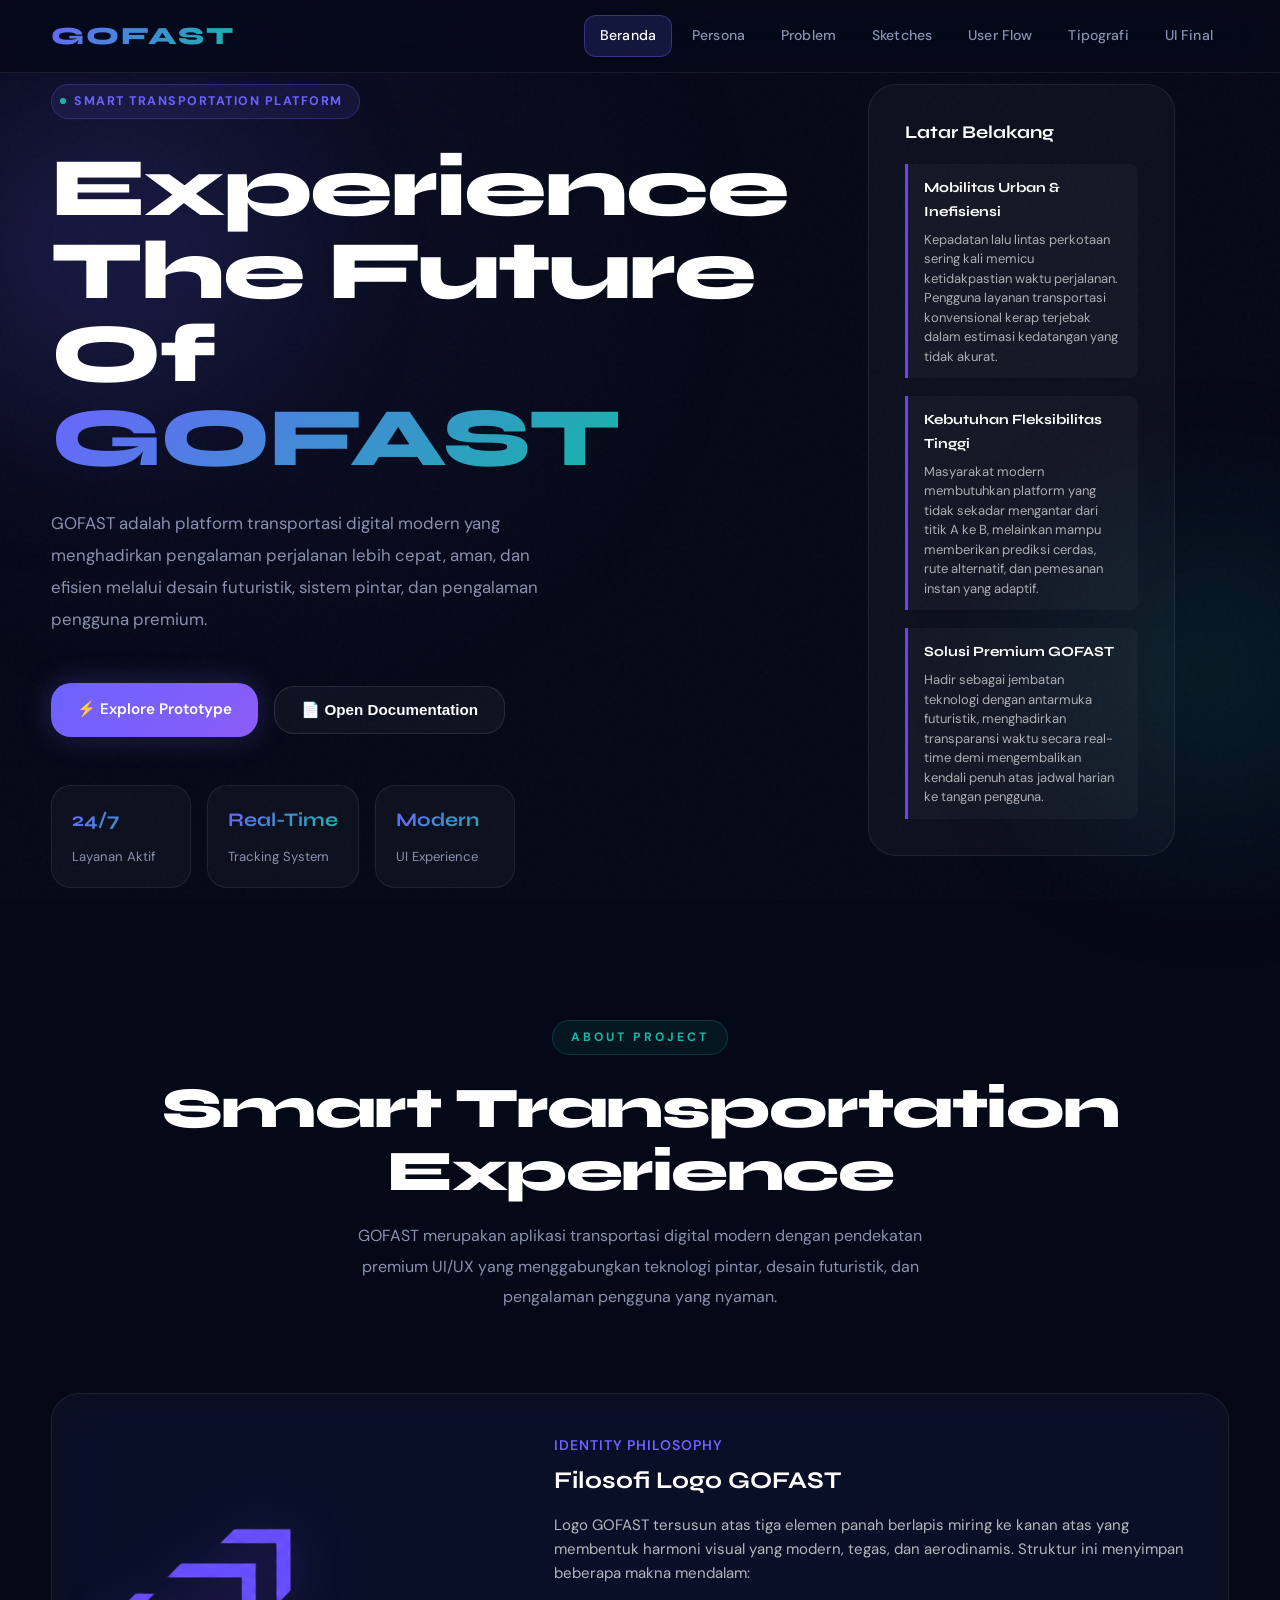
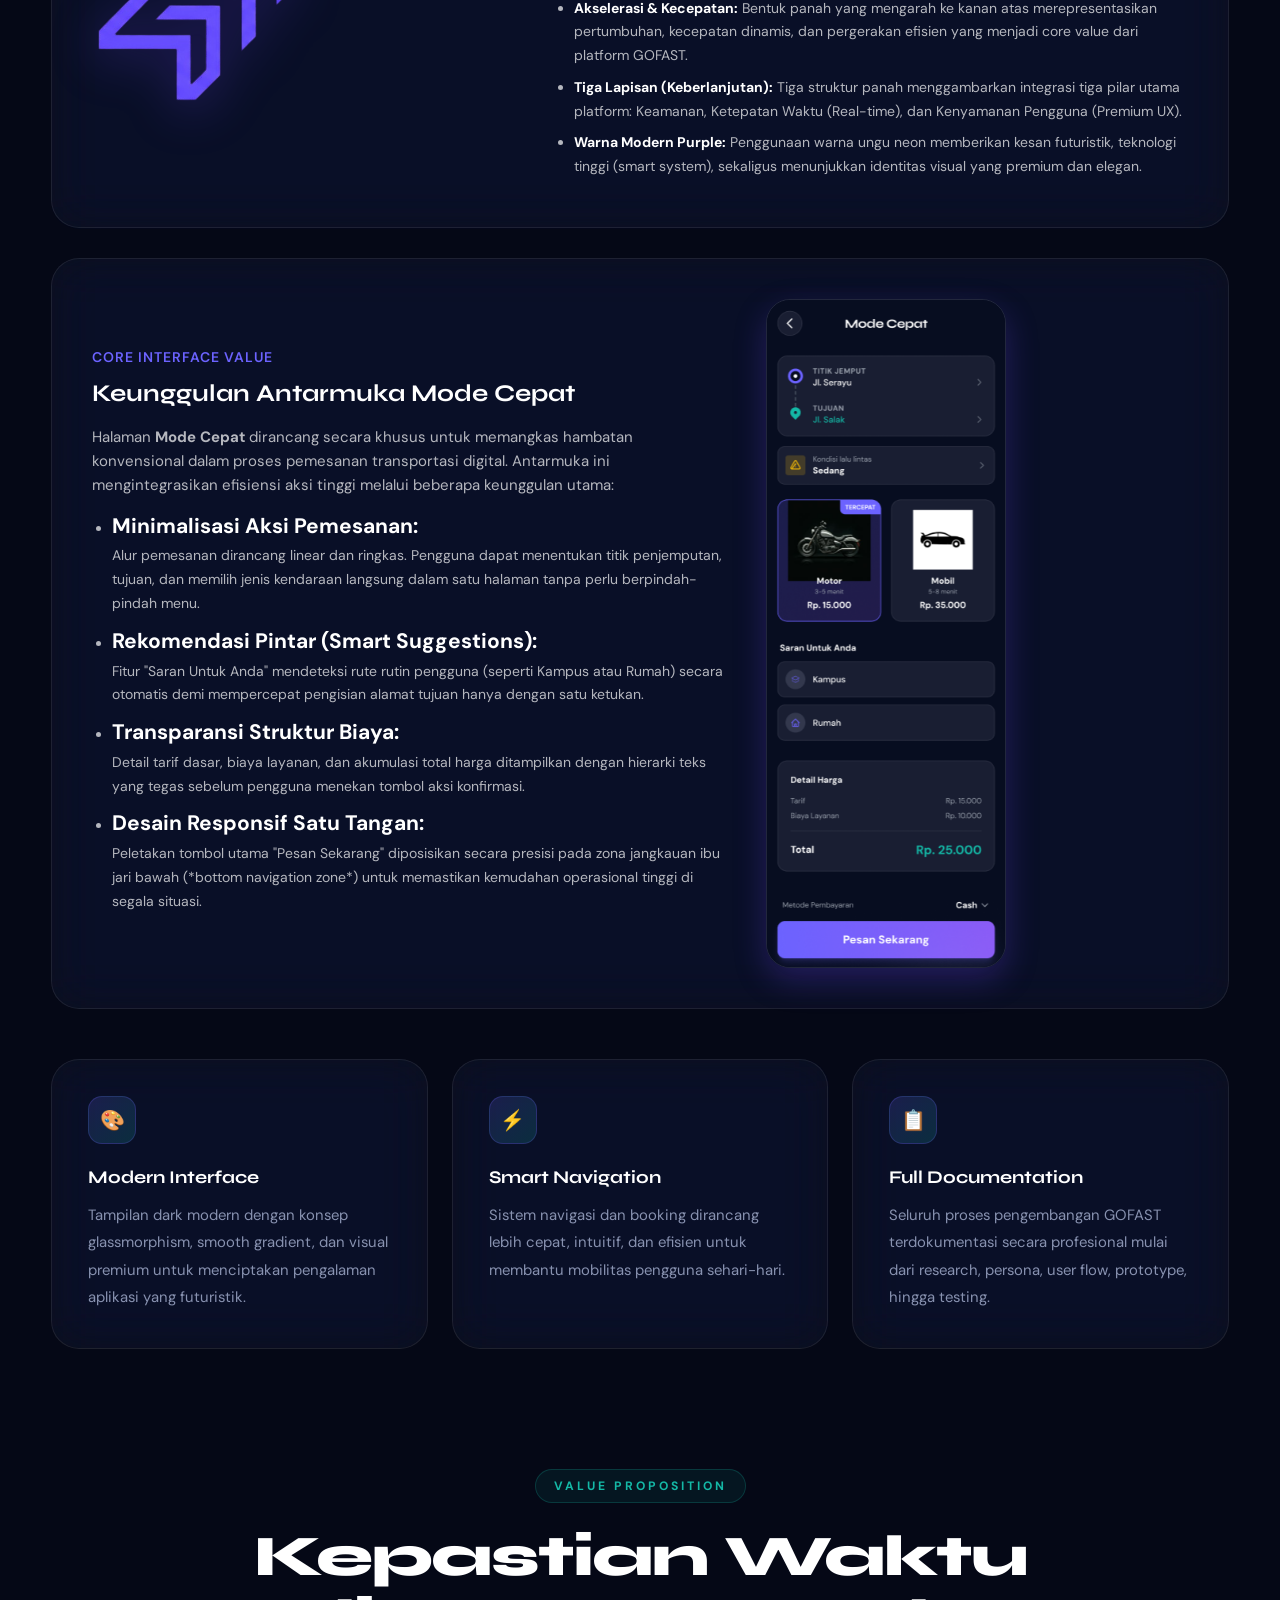
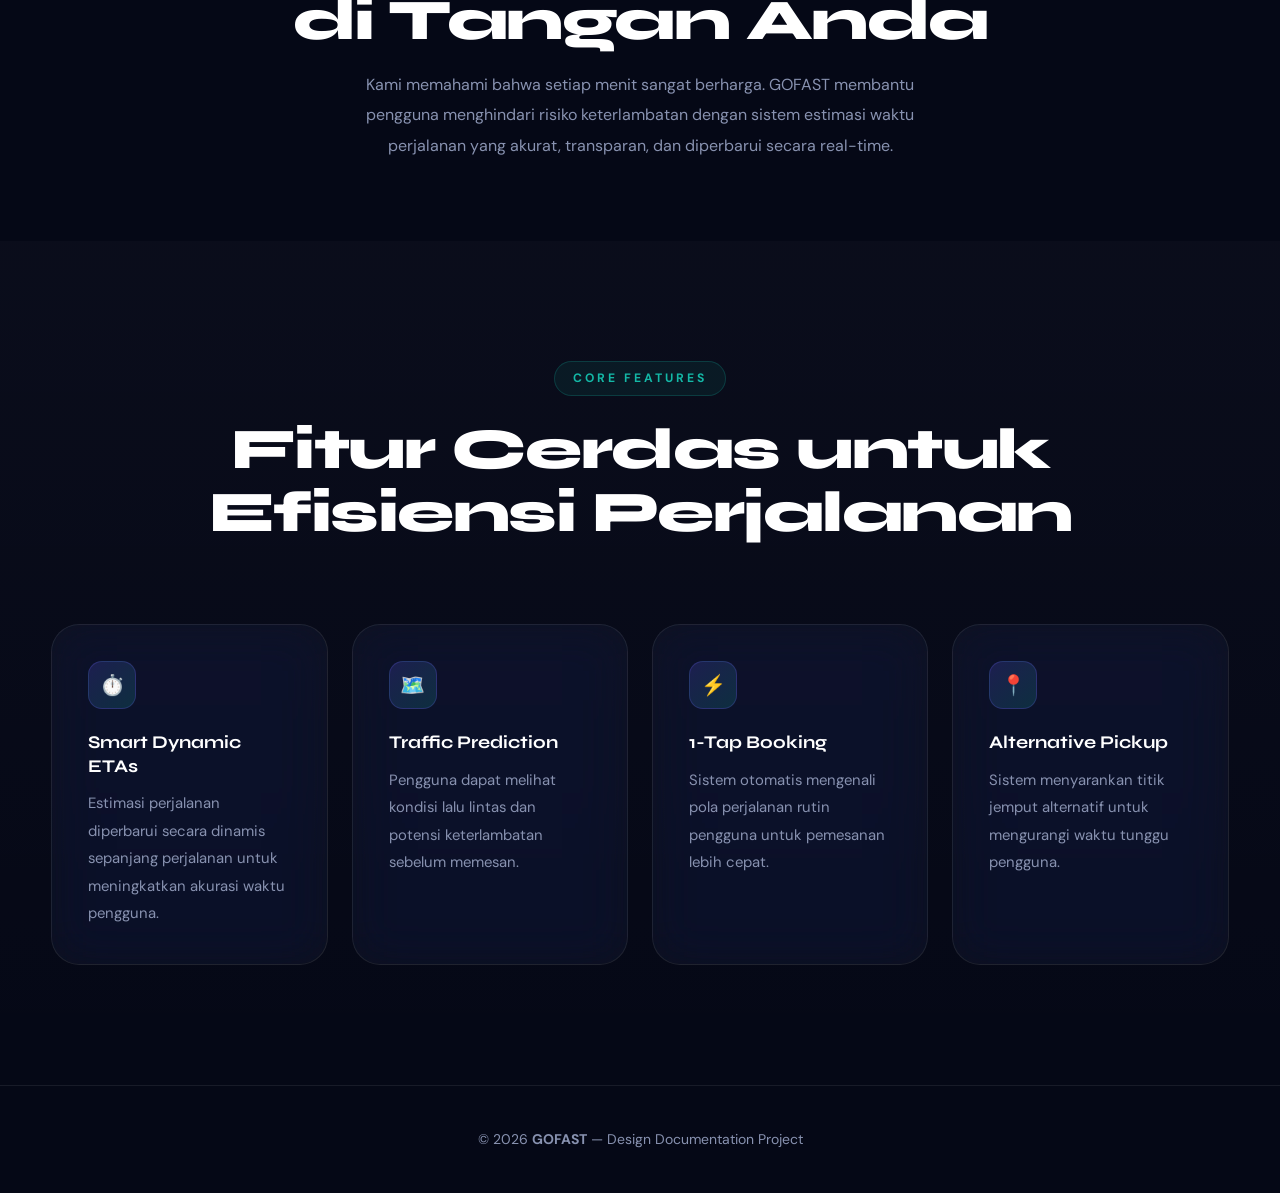
==== commit 7ff781ba: "initial" ====
--- a/index.html
+++ b/index.html
@@ -169,7 +169,7 @@
 
       <div class="glass card" style="display: flex; flex-wrap: wrap; gap: 40px; align-items: center; padding: 40px; margin-bottom: 50px; flex-direction: row-reverse;">
         <div style="flex: 1; min-width: 280px; text-align: center;">
-          <img src="image/logo.png" alt="GOFAST Mode Cepat Screen" style="max-width: 240px; width: 100%; height: auto; border-radius: 24px; box-shadow: 0px 12px 32px rgba(111, 66, 251, 0.25); border: 1px solid rgba(255, 255, 255, 0.1);">
+          <img src="image/Screenshot From 2026-05-29 17-46-53.png" alt="GOFAST Mode Cepat Screen" style="max-width: 240px; width: 100%; height: auto; border-radius: 24px; box-shadow: 0px 12px 32px rgba(111, 66, 251, 0.25); border: 1px solid rgba(255, 255, 255, 0.1);">
         </div>
         <div style="flex: 1.5; min-width: 300px;">
           <span style="color: #6C63FF; font-weight: 600; text-transform: uppercase; font-size: 14px; letter-spacing: 1px; display: block; margin-bottom: 8px;">Core Interface Value</span>
@@ -283,5 +283,6 @@
       }
     });
   </script>
+   <script src="js/app.js"></script>
 </body>
 </html>
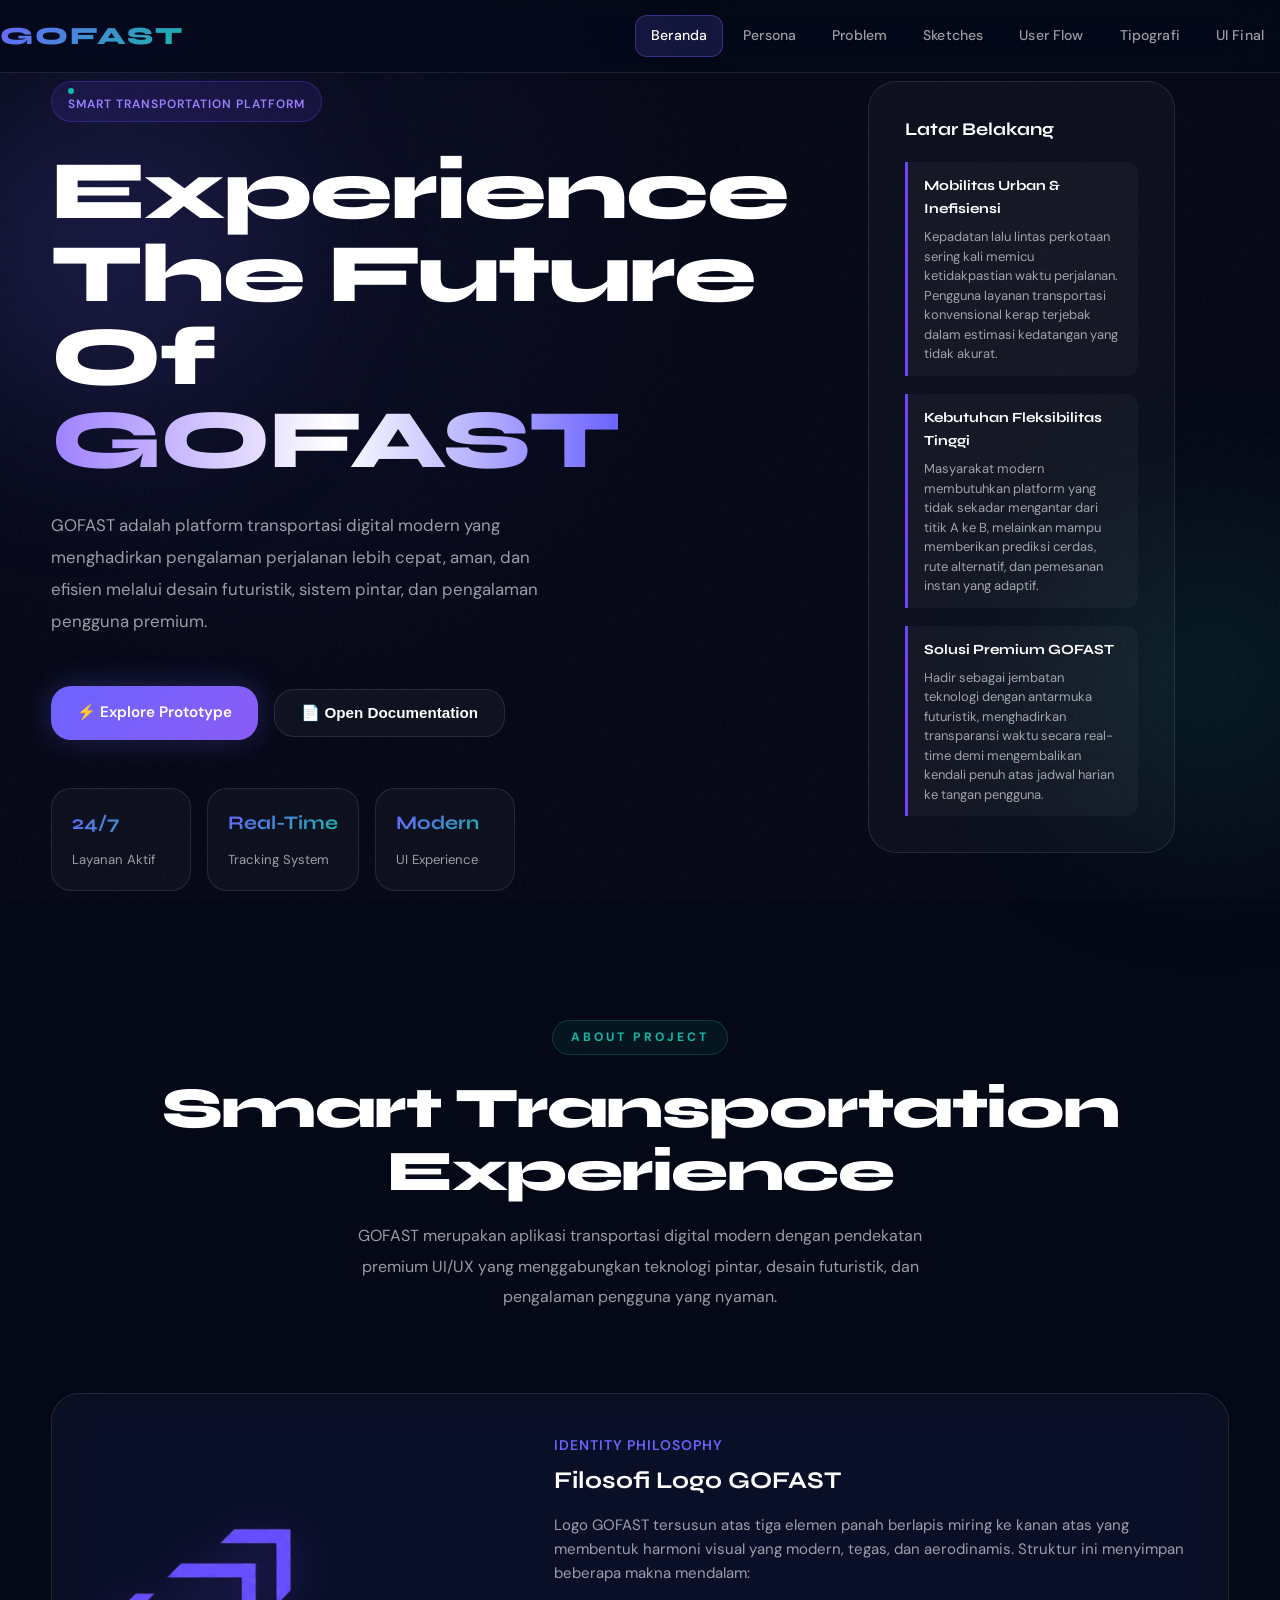
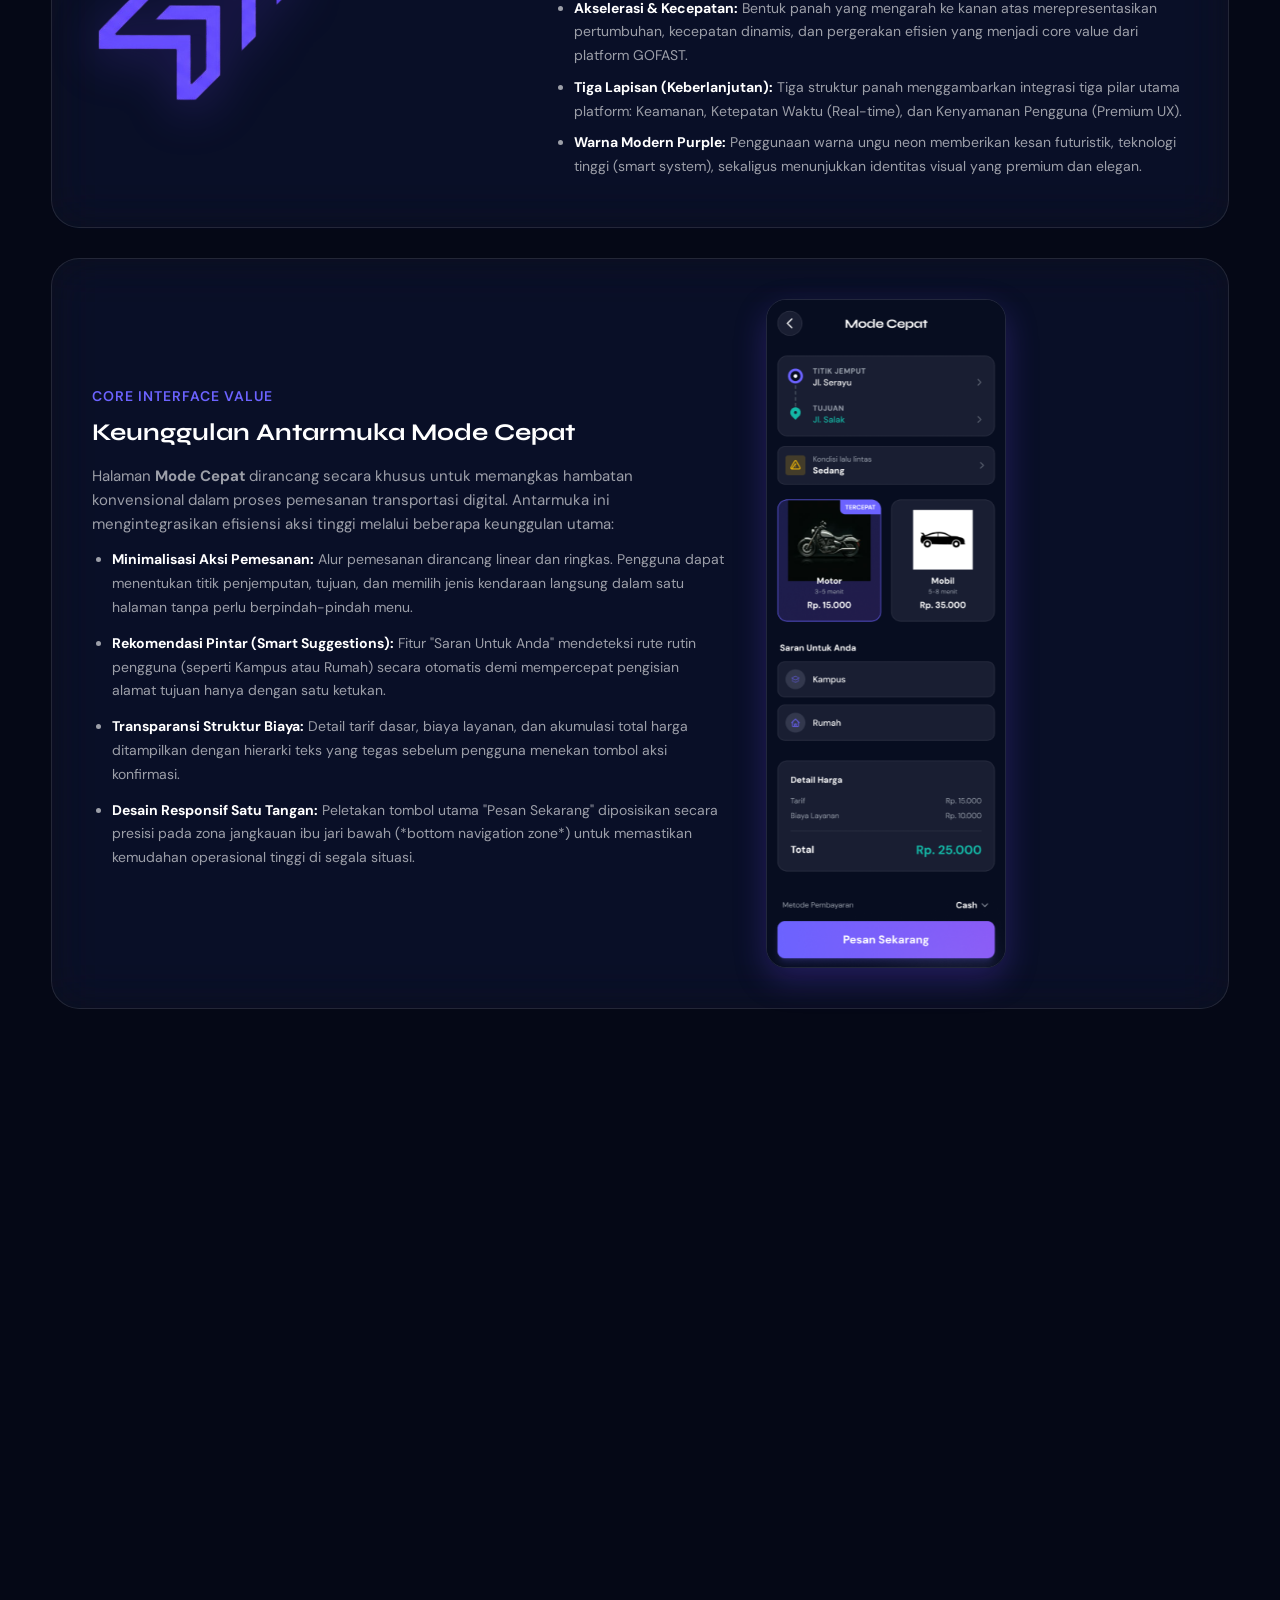
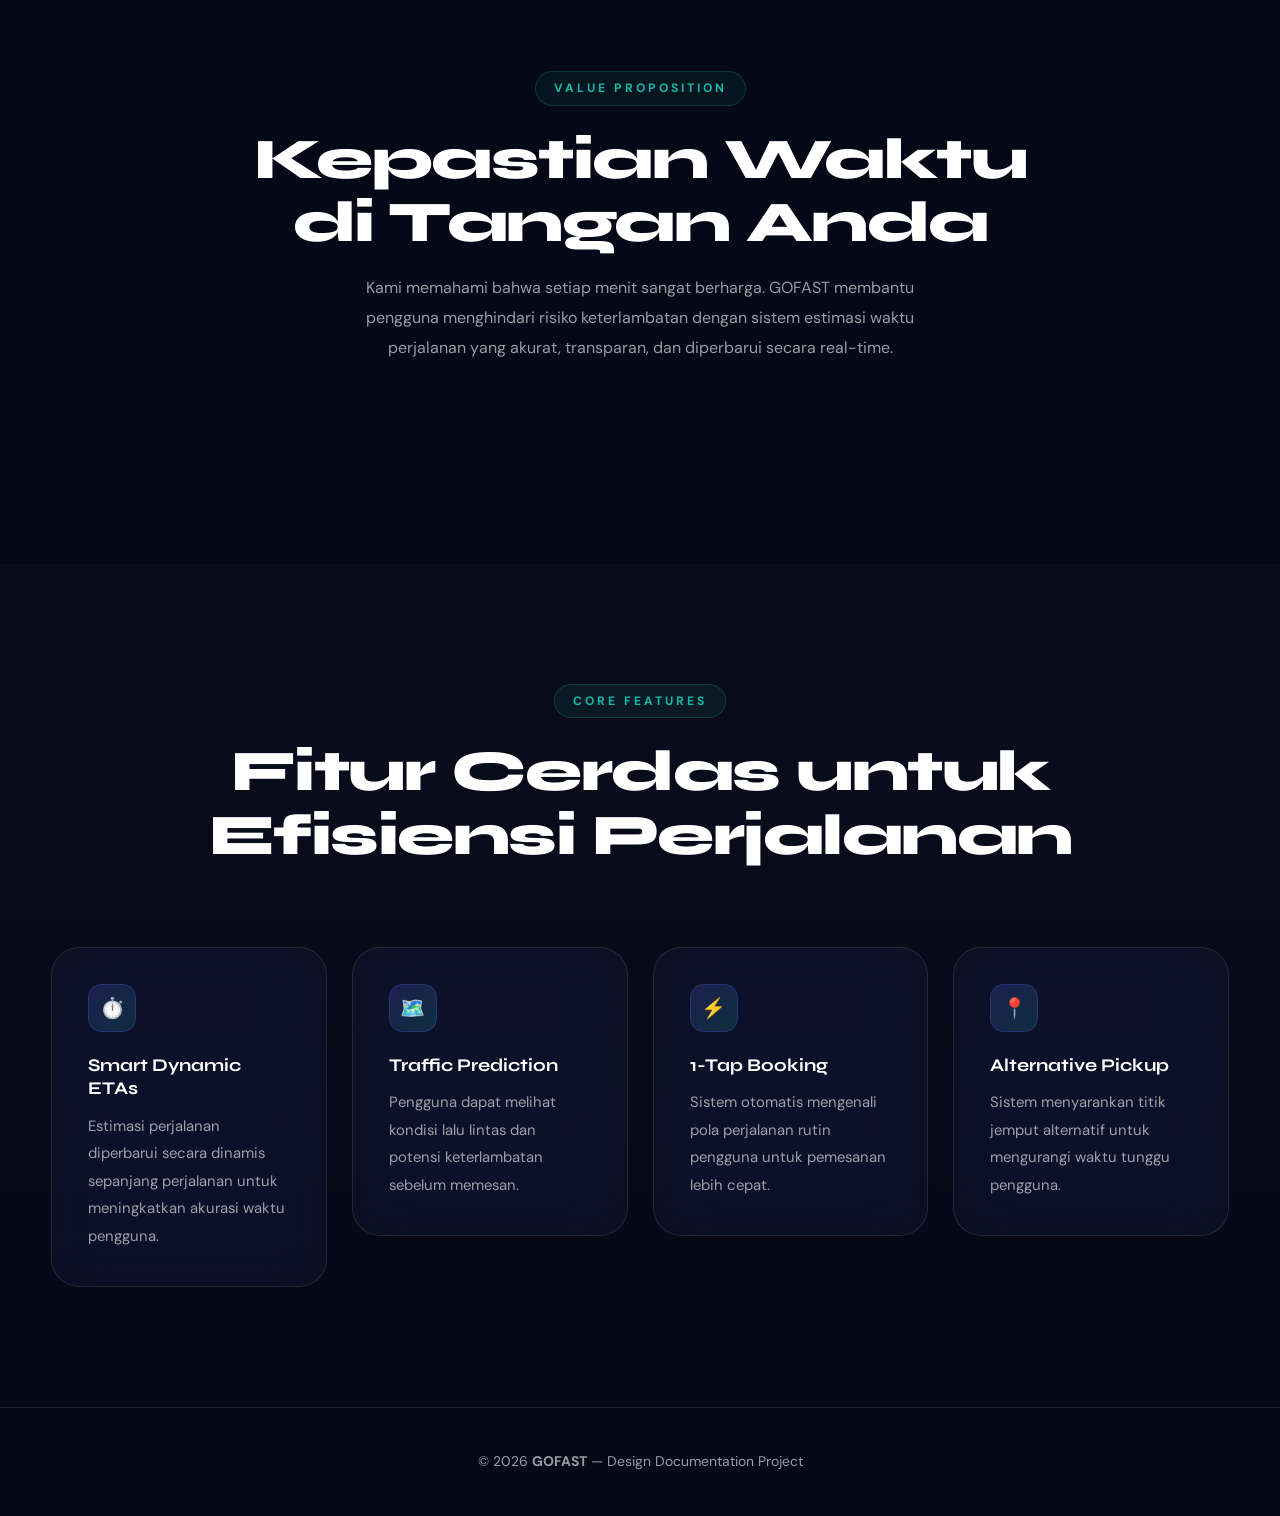
==== commit 0988ee0b: "initial" ====
--- a/index.html
+++ b/index.html
@@ -11,6 +11,7 @@
 </head>
 <body>
 
+  <!-- ─── HEADER & NAVIGATION ─── -->
   <header class="header">
     <div class="container navbar">
       <a href="index.html" class="logo">GOFAST</a>
@@ -31,6 +32,7 @@
     </div>
   </header>
 
+  <!-- ─── HERO SECTION ─── -->
   <section class="hero">
     <div class="hero-orb hero-orb-1"></div>
     <div class="hero-orb hero-orb-2"></div>
@@ -101,29 +103,29 @@
           </h3>
 
           <div style="display: flex; flex-direction: column; gap: 18px;">
-            <div style="background: rgba(255, 255, 255, 0.03); border-left: 3px solid #6f42fb; padding: 12px 16px; border-radius: 0 8px 8px 0;">
+            <div style="background: rgba(255, 255, 255, 0.03); border-left: 3px solid #6f42fb; padding: 12px 16px; border-radius: 0 var(--r-sm) var(--r-sm) 0;">
               <h4 style="margin: 0 0 6px 0; font-size: 14px; font-family: 'Syne', sans-serif; color: #fff;">
                 Mobilitas Urban & Inefisiensi
               </h4>
-              <p style="margin: 0; font-size: 13px; line-height: 1.5; color: rgba(255, 255, 255, 0.65);">
+              <p style="margin: 0; font-size: 13px; line-height: 1.5; color: var(--muted);">
                 Kepadatan lalu lintas perkotaan sering kali memicu ketidakpastian waktu perjalanan. Pengguna layanan transportasi konvensional kerap terjebak dalam estimasi kedatangan yang tidak akurat.
               </p>
             </div>
 
-            <div style="background: rgba(255, 255, 255, 0.03); border-left: 3px solid #6f42fb; padding: 12px 16px; border-radius: 0 8px 8px 0;">
+            <div style="background: rgba(255, 255, 255, 0.03); border-left: 3px solid #6f42fb; padding: 12px 16px; border-radius: 0 var(--r-sm) var(--r-sm) 0;">
               <h4 style="margin: 0 0 6px 0; font-size: 14px; font-family: 'Syne', sans-serif; color: #fff;">
                 Kebutuhan Fleksibilitas Tinggi
               </h4>
-              <p style="margin: 0; font-size: 13px; line-height: 1.5; color: rgba(255, 255, 255, 0.65);">
+              <p style="margin: 0; font-size: 13px; line-height: 1.5; color: var(--muted);">
                 Masyarakat modern membutuhkan platform yang tidak sekadar mengantar dari titik A ke B, melainkan mampu memberikan prediksi cerdas, rute alternatif, dan pemesanan instan yang adaptif.
               </p>
             </div>
 
-            <div style="background: rgba(255, 255, 255, 0.03); border-left: 3px solid #6f42fb; padding: 12px 16px; border-radius: 0 8px 8px 0;">
+            <div style="background: rgba(255, 255, 255, 0.03); border-left: 3px solid #6f42fb; padding: 12px 16px; border-radius: 0 var(--r-sm) var(--r-sm) 0;">
               <h4 style="margin: 0 0 6px 0; font-size: 14px; font-family: 'Syne', sans-serif; color: #fff;">
                 Solusi Premium GOFAST
               </h4>
-              <p style="margin: 0; font-size: 13px; line-height: 1.5; color: rgba(255, 255, 255, 0.65);">
+              <p style="margin: 0; font-size: 13px; line-height: 1.5; color: var(--muted);">
                 Hadir sebagai jembatan teknologi dengan antarmuka futuristik, menghadirkan transparansi waktu secara real-time demi mengembalikan kendali penuh atas jadwal harian ke tangan pengguna.
               </p>
             </div>
@@ -134,7 +136,7 @@
     </div>
   </section>
 
-  
+  <!-- ─── ABOUT & PHILOSOPHY SECTION ─── -->
   <section class="section">
     <div class="container">
 
@@ -149,6 +151,7 @@
         </p>
       </div>
 
+      <!-- Identity Card -->
       <div class="glass card" style="display: flex; flex-wrap: wrap; gap: 40px; align-items: center; padding: 40px; margin-bottom: 30px;">
         <div style="flex: 1; min-width: 280px; text-align: center;">
           <img src="image/logo.png" alt="GOFAST Logo" style="max-width: 220px; width: 100%; height: auto; filter: drop-shadow(0px 8px 24px rgba(111, 66, 251, 0.3));">
@@ -156,10 +159,10 @@
         <div style="flex: 1.5; min-width: 300px;">
           <span style="color: #6C63FF; font-weight: 600; text-transform: uppercase; font-size: 14px; letter-spacing: 1px; display: block; margin-bottom: 8px;">Identity Philosophy</span>
           <h3 style="font-family: 'Syne', sans-serif; font-size: 24px; margin-bottom: 16px;">Filosofi Logo GOFAST</h3>
-          <p style="line-height: 1.6; margin-bottom: 12px; font-size: 15px; color: rgba(255,255,255,0.7);">
+          <p style="line-height: 1.6; margin-bottom: 12px; font-size: 15px; color: var(--muted);">
             Logo GOFAST tersusun atas tiga elemen panah berlapis miring ke kanan atas yang membentuk harmoni visual yang modern, tegas, dan aerodinamis. Struktur ini menyimpan beberapa makna mendalam:
           </p>
-          <ul style="padding-left: 20px; line-height: 1.7; font-size: 14px; color: rgba(255,255,255,0.7);">
+          <ul style="padding-left: 20px; line-height: 1.7; font-size: 14px; color: var(--muted);">
             <li style="margin-bottom: 8px;"><strong style="color: #fff;">Akselerasi & Kecepatan:</strong> Bentuk panah yang mengarah ke kanan atas merepresentasikan pertumbuhan, kecepatan dinamis, dan pergerakan efisien yang menjadi core value dari platform GOFAST.</li>
             <li style="margin-bottom: 8px;"><strong style="color: #fff;">Tiga Lapisan (Keberlanjutan):</strong> Tiga struktur panah menggambarkan integrasi tiga pilar utama platform: Keamanan, Ketepatan Waktu (Real-time), dan Kenyamanan Pengguna (Premium UX).</li>
             <li style="margin-bottom: 8px;"><strong style="color: #fff;">Warna Modern Purple:</strong> Penggunaan warna ungu neon memberikan kesan futuristik, teknologi tinggi (smart system), sekaligus menunjukkan identitas visual yang premium dan elegan.</li>
@@ -167,25 +170,27 @@
         </div>
       </div>
 
+      <!-- Interface Value Card -->
       <div class="glass card" style="display: flex; flex-wrap: wrap; gap: 40px; align-items: center; padding: 40px; margin-bottom: 50px; flex-direction: row-reverse;">
         <div style="flex: 1; min-width: 280px; text-align: center;">
-          <img src="image/Screenshot From 2026-05-29 17-46-53.png" alt="GOFAST Mode Cepat Screen" style="max-width: 240px; width: 100%; height: auto; border-radius: 24px; box-shadow: 0px 12px 32px rgba(111, 66, 251, 0.25); border: 1px solid rgba(255, 255, 255, 0.1);">
+          <img src="image/Screenshot From 2026-05-29 17-46-53.png" alt="GOFAST Mode Cepat Screen" style="max-width: 240px; width: 100%; height: auto; border-radius: var(--r-md); box-shadow: 0px 12px 32px rgba(111, 66, 251, 0.25); border: 1px solid var(--border);">
         </div>
         <div style="flex: 1.5; min-width: 300px;">
           <span style="color: #6C63FF; font-weight: 600; text-transform: uppercase; font-size: 14px; letter-spacing: 1px; display: block; margin-bottom: 8px;">Core Interface Value</span>
           <h3 style="font-family: 'Syne', sans-serif; font-size: 24px; margin-bottom: 16px;">Keunggulan Antarmuka Mode Cepat</h3>
-          <p style="line-height: 1.6; margin-bottom: 12px; font-size: 15px; color: rgba(255,255,255,0.7);">
+          <p style="line-height: 1.6; margin-bottom: 12px; font-size: 15px; color: var(--muted);">
             Halaman <strong>Mode Cepat</strong> dirancang secara khusus untuk memangkas hambatan konvensional dalam proses pemesanan transportasi digital. Antarmuka ini mengintegrasikan efisiensi aksi tinggi melalui beberapa keunggulan utama:
           </p>
-          <ul style="padding-left: 20px; line-height: 1.7; font-size: 14px; color: rgba(255,255,255,0.7);">
-            <li style="margin-bottom: 8px;"><h2><strong style="color: #fff;">Minimalisasi Aksi Pemesanan:</strong></h2> Alur pemesanan dirancang linear dan ringkas. Pengguna dapat menentukan titik penjemputan, tujuan, dan memilih jenis kendaraan langsung dalam satu halaman tanpa perlu berpindah-pindah menu.</li>
-            <li style="margin-bottom: 8px;"><h2><strong style="color: #fff;">Rekomendasi Pintar (Smart Suggestions):</strong></h2> Fitur "Saran Untuk Anda" mendeteksi rute rutin pengguna (seperti Kampus atau Rumah) secara otomatis demi mempercepat pengisian alamat tujuan hanya dengan satu ketukan.</li>
-            <li style="margin-bottom: 8px;"><h2><strong style="color: #fff;">Transparansi Struktur Biaya:</strong></h2> Detail tarif dasar, biaya layanan, dan akumulasi total harga ditampilkan dengan hierarki teks yang tegas sebelum pengguna menekan tombol aksi konfirmasi.</li>
-            <li style="margin-bottom: 8px;"><h2><strong style="color: #fff;">Desain Responsif Satu Tangan:</strong></h2> Peletakan tombol utama "Pesan Sekarang" diposisikan secara presisi pada zona jangkauan ibu jari bawah (*bottom navigation zone*) untuk memastikan kemudahan operasional tinggi di segala situasi.</li>
+          <ul style="padding-left: 20px; line-height: 1.7; font-size: 14px; color: var(--muted);">
+            <li style="margin-bottom: 12px;"><strong style="color: #fff;">Minimalisasi Aksi Pemesanan:</strong> Alur pemesanan dirancang linear dan ringkas. Pengguna dapat menentukan titik penjemputan, tujuan, dan memilih jenis kendaraan langsung dalam satu halaman tanpa perlu berpindah-pindah menu.</li>
+            <li style="margin-bottom: 12px;"><strong style="color: #fff;">Rekomendasi Pintar (Smart Suggestions):</strong> Fitur "Saran Untuk Anda" mendeteksi rute rutin pengguna (seperti Kampus atau Rumah) secara otomatis demi mempercepat pengisian alamat tujuan hanya dengan satu ketukan.</li>
+            <li style="margin-bottom: 12px;"><strong style="color: #fff;">Transparansi Struktur Biaya:</strong> Detail tarif dasar, biaya layanan, dan akumulasi total harga ditampilkan dengan hierarki teks yang tegas sebelum pengguna menekan tombol aksi konfirmasi.</li>
+            <li style="margin-bottom: 12px;"><strong style="color: #fff;">Desain Responsif Satu Tangan:</strong> Peletakan tombol utama "Pesan Sekarang" diposisikan secara presisi pada zona jangkauan ibu jari bawah (*bottom navigation zone*) untuk memastikan kemudahan operasional tinggi di segala situasi.</li>
           </ul>
         </div>
       </div>
 
+      <!-- Feature Grid 1 -->
       <div class="cards-grid">
         <div class="glass card feature-card reveal">
           <div class="card-icon">🎨</div>
@@ -209,8 +214,9 @@
     </div>
   </section>
 
-  <section class="section-title">
-    <div class="title">
+  <!-- ─── VALUE PROPOSITION ─── -->
+  <section class="section">
+    <div class="container">
       <div class="section-title">
         <span>Value Proposition</span>
         <h2>
@@ -224,6 +230,7 @@
     </div>
   </section>
 
+  <!-- ─── CORE FEATURES ─── -->
   <section class="section soft-section">
     <div class="container">
       <div class="section-title">
@@ -262,12 +269,14 @@
     </div>
   </section>
 
+  <!-- ─── FOOTER ─── -->
   <footer class="footer">
     <div class="container">
       <p>© 2026 <strong>GOFAST</strong> — Design Documentation Project</p>
     </div>
   </footer>
 
+  <!-- ─── INTERACTIVE JAVASCRIPT ─── -->
   <script>
     const dropdownBtn = document.getElementById('dropdownBtn');
     const dropdownMenu = document.getElementById('dropdownMenu');
@@ -282,7 +291,17 @@
         dropdownMenu.classList.remove('show');
       }
     });
+
+    // Responsive Navbar Logic
+    const menuToggle = document.querySelector('.menu-toggle');
+    const navMenu = document.querySelector('.nav-menu');
+
+    menuToggle.addEventListener('click', () => {
+      const expanded = menuToggle.getAttribute('aria-expanded') === 'true' || false;
+      menuToggle.setAttribute('aria-expanded', !expanded);
+      navMenu.classList.toggle('active');
+    });
   </script>
-   <script src="js/app.js"></script>
+  <script src="js/app.js"></script>
 </body>
 </html>
--- a/css/style.css
+++ b/css/style.css
@@ -173,7 +173,7 @@
   position: fixed;
   width: 100%;
   top: 0;
-  z-index: 1000; /* Dinaikkan agar mutlak di atas konten lainnya */
+  z-index: 1000;
   background: rgba(5, 8, 22, 0.75);
   backdrop-filter: blur(24px) saturate(180%);
   -webkit-backdrop-filter: blur(24px) saturate(180%);
@@ -291,7 +291,7 @@
   align-items: center;
   padding-top: 72px;
   position: relative;
-  overflow: visible; /* PERBAIKAN: Diubah dari 'hidden' agar dropdown menu meluap bebas ke bawah */
+  overflow: visible; 
 }
 
 .hero-layout {
@@ -299,12 +299,12 @@
   grid-template-columns: 1.15fr 0.85fr;
   gap: var(--space-xl);
   align-items: center;
-  overflow: visible; /* PERBAIKAN: Memastikan layout grid tidak mengunci elemen melayang */
+  overflow: visible; 
 }
 
 .hero-text {
   animation: fade-up 0.8s var(--ease-out) both;
-  overflow: visible; /* PERBAIKAN: Memastikan pembungkus teks utama tidak memotong dropdown */
+  overflow: visible; 
   position: relative;
 }
 
@@ -378,7 +378,7 @@
   margin-top: var(--space-lg);
   flex-wrap: wrap;
   align-items: center;
-  overflow: visible; /* PERBAIKAN: Menghindari pemotongan area tombol sewaktu dropdown dipanggil */
+  overflow: visible; 
   position: relative;
   z-index: 100;
 }
@@ -808,7 +808,7 @@
 .dropdown {
   position: relative;
   display: inline-block;
-  overflow: visible; /* PERBAIKAN: Menjamin kontainer terkecil tombol tidak memotong dirinya sendiri */
+  overflow: visible; 
 }
 
 .dropdown-content {
@@ -822,8 +822,8 @@
   min-width: 300px;
   border: 1px solid rgba(108, 99, 255, 0.25);
   border-radius: var(--r-md);
-  z-index: 9999; /* PERBAIKAN: z-index ditingkatkan maksimal agar berdiri di atas seluruh elemen */
-  overflow: visible; /* PERBAIKAN: Diubah dari 'hidden' menjadi 'visible' agar opsi terakhir (Opsi 3) muncul penuh */
+  z-index: 9999; 
+  overflow: visible; 
   box-shadow: 0 20px 60px rgba(0, 0, 0, 0.5);
   animation: dropdown-in 0.2s var(--ease-out) both;
 }
@@ -848,7 +848,6 @@
   border-bottom: 1px solid var(--border);
 }
 
-/* PERBAIKAN: Memberikan radius pengaman manual pada item atas & bawah karena overflow di-set visible */
 .dropdown-item:first-child {
   border-top-left-radius: var(--r-md);
   border-top-right-radius: var(--r-md);
@@ -1130,6 +1129,26 @@
     border-radius: var(--r-md);
     overflow: visible;
   }
+
+  /* ─── PERBAIKAN UTAMA UNTUK TOMBOL FIGMA DI HP ─── */
+  /* Memaksa inline flexbox beralih menjadi susunan kolom di HP */
+  .glass.card[style*="display: flex"] {
+    flex-direction: column !important;
+    align-items: flex-start !important;
+    gap: var(--space-sm) !important;
+    padding: 24px !important;
+  }
+
+  .glass.card[style*="display: flex"] div[style*="display: flex"] {
+    flex-direction: column !important;
+    align-items: flex-start !important;
+    gap: 16px !important;
+  }
+
+  /* Menyembunyikan ikon panah desktop yang mengganggu estetika mobile */
+  .glass.card div[style*="padding-right: 10px"] {
+    display: none !important;
+  }
 }
 
 /* ──────────────────────────────────────────
@@ -1137,7 +1156,7 @@
 ────────────────────────────────────────── */
 @media (max-width: 480px) {
   .container {
-    width: 94%;
+    width: 90%; /* Disesuaikan agar padding sisi kanan-kiri pas di layar kecil */
   }
 
   .hero h1 {
@@ -1175,4 +1194,93 @@
   html {
     scroll-behavior: auto;
   }
-}+}
+
+/* ==========================================================================
+   GOFAST UTILITY & ANIMATION ADDONS (Untuk UI Final & Flow Showcase)
+   ========================================================================== */
+
+:root {
+  --primary-glow: linear-gradient(135deg, #6f42fb 0%, #6c63ff 100%);
+  --glass-bg: rgba(255, 255, 255, 0.03);
+  --glass-border: rgba(255, 255, 255, 0.08);
+  --border: rgba(255, 255, 255, 0.1); /* Fallback token */
+  --muted: rgba(255, 255, 255, 0.6);  /* Fallback token */
+  --r-md: 20px;
+  --r-sm: 12px;
+}
+
+/* --- Mengembalikan Grid Gallery yang Hilang --- */
+.cards-grid {
+  display: grid;
+  grid-template-columns: repeat(auto-fill, minmax(240px, 1fr));
+  gap: 25px;
+  align-items: start;
+}
+
+/* --- Interactive Box Lift-Up Hover Effect --- */
+.interactive-box {
+  transition: all 0.4s cubic-bezier(0.16, 1, 0.3, 1) !important;
+  cursor: pointer;
+}
+.interactive-box:hover {
+  transform: translateY(-8px) !important;
+  border-color: #6f42fb !important;
+  box-shadow: 0 15px 30px rgba(111, 66, 251, 0.25) !important;
+}
+
+/* --- Menghidupkan Kembali Live UI Flow Showcase (Marquee) --- */
+@keyframes scrollMarquee {
+  0% { transform: translateX(0); }
+  100% { transform: translateX(-50%); }
+}
+
+/* Selektor track pembungkus gambar berjalan */
+div[style*="width: max-content"] {
+  display: flex !important;
+  gap: 20px;
+  padding: 10px 20px;
+  animation: scrollMarquee 40s linear infinite !important;
+}
+
+div[style*="width: max-content"]:hover {
+  animation-play-state: paused !important; /* Berhenti sejenak saat di-hover kursor */
+}
+
+/* --- Efek Bersinar Premium & Pulse Buttons --- */
+.gradient-text {
+  background: linear-gradient(90deg, #9d80ff, #fff, #6c63ff);
+  -webkit-background-clip: text;
+  -webkit-text-fill-color: transparent;
+}
+
+.hero-badge {
+  display: inline-block;
+  padding: 6px 16px;
+  border-radius: 100px;
+  font-size: 12px;
+  font-weight: 600;
+  letter-spacing: 1px;
+  background: rgba(111, 66, 251, 0.12);
+  border: 1px solid rgba(111, 66, 251, 0.3);
+  color: #9d80ff;
+}
+
+/* --- Scroll Reveal Standard State --- */
+.reveal {
+  opacity: 0;
+  transform: translateY(30px);
+  transition: all 0.8s cubic-bezier(0.16, 1, 0.3, 1);
+}
+.reveal.active {
+  opacity: 1;
+  transform: translateY(0);
+}
+
+.navbar {
+  display: flex;
+  justify-content: space-between; /* Membagi ruang rata kiri-kanan */
+  align-items: center;
+  width: 100%;
+  padding: 20px 0;
+}
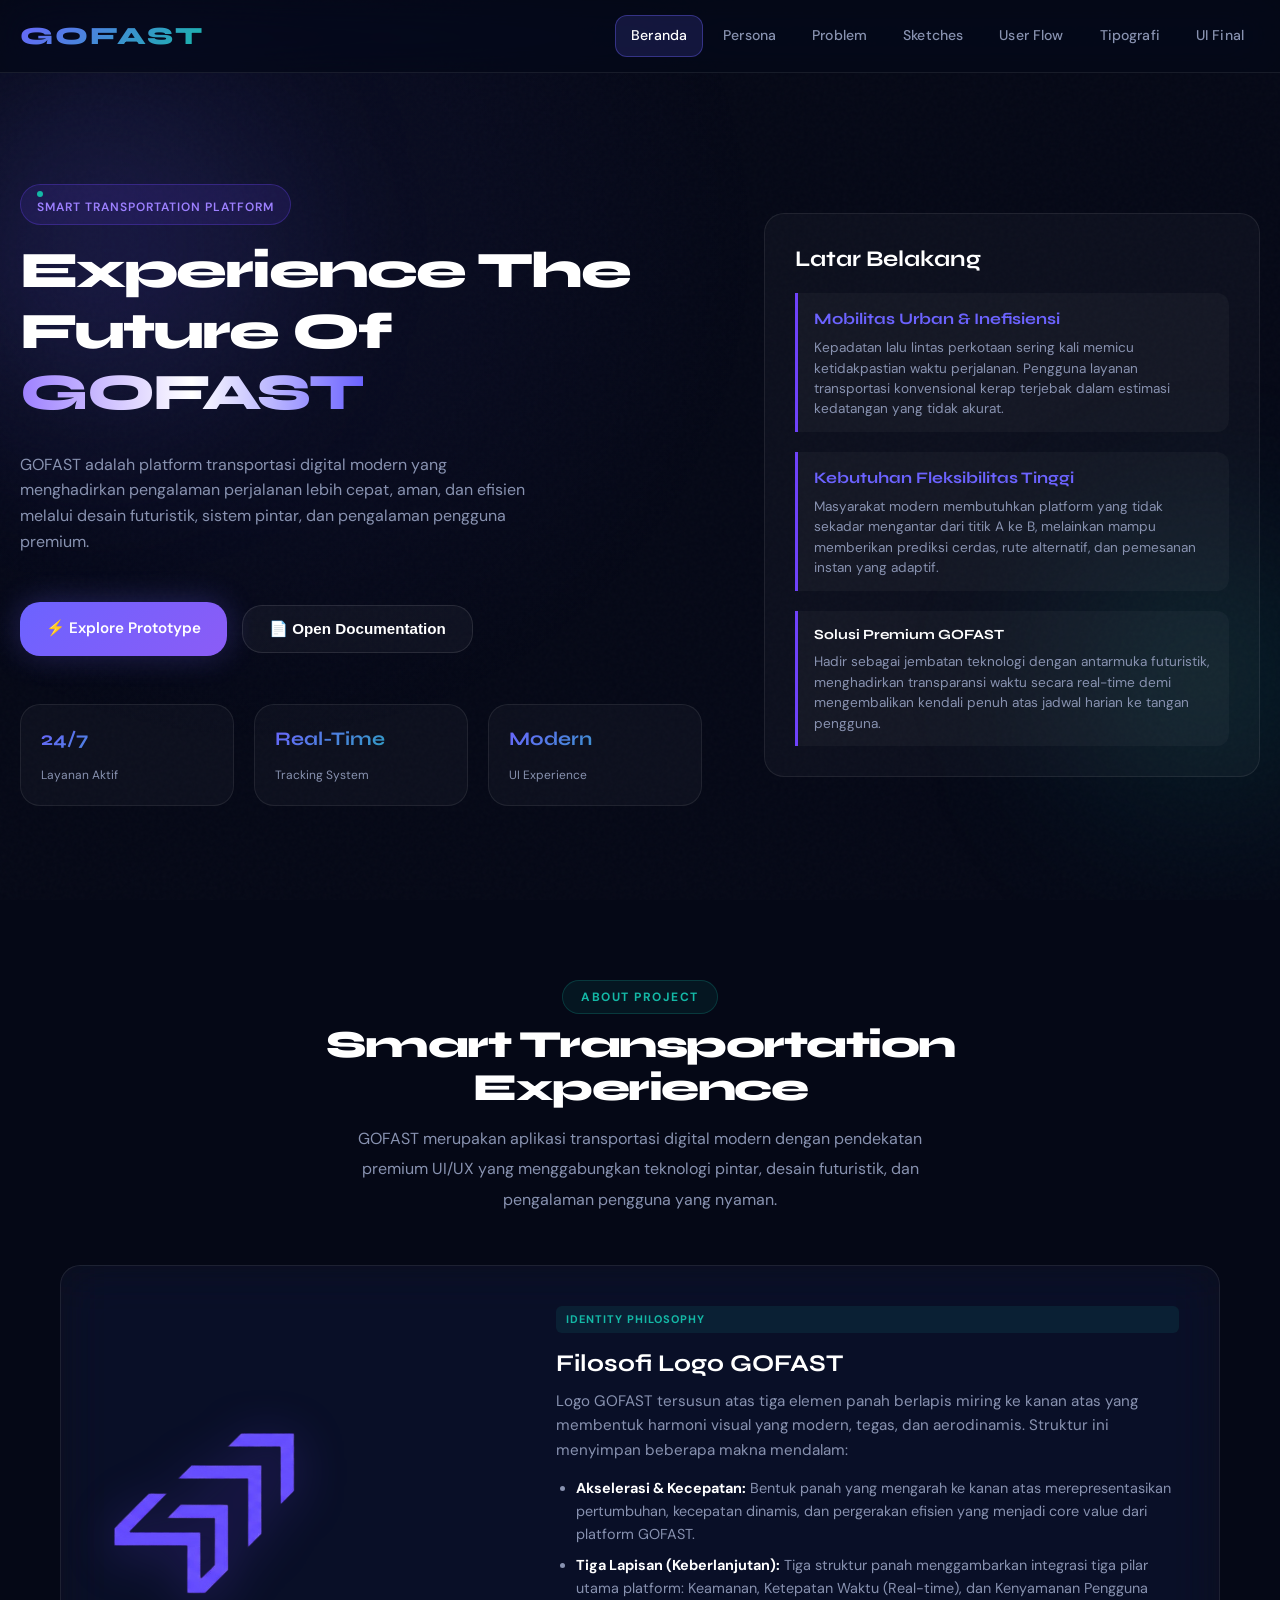
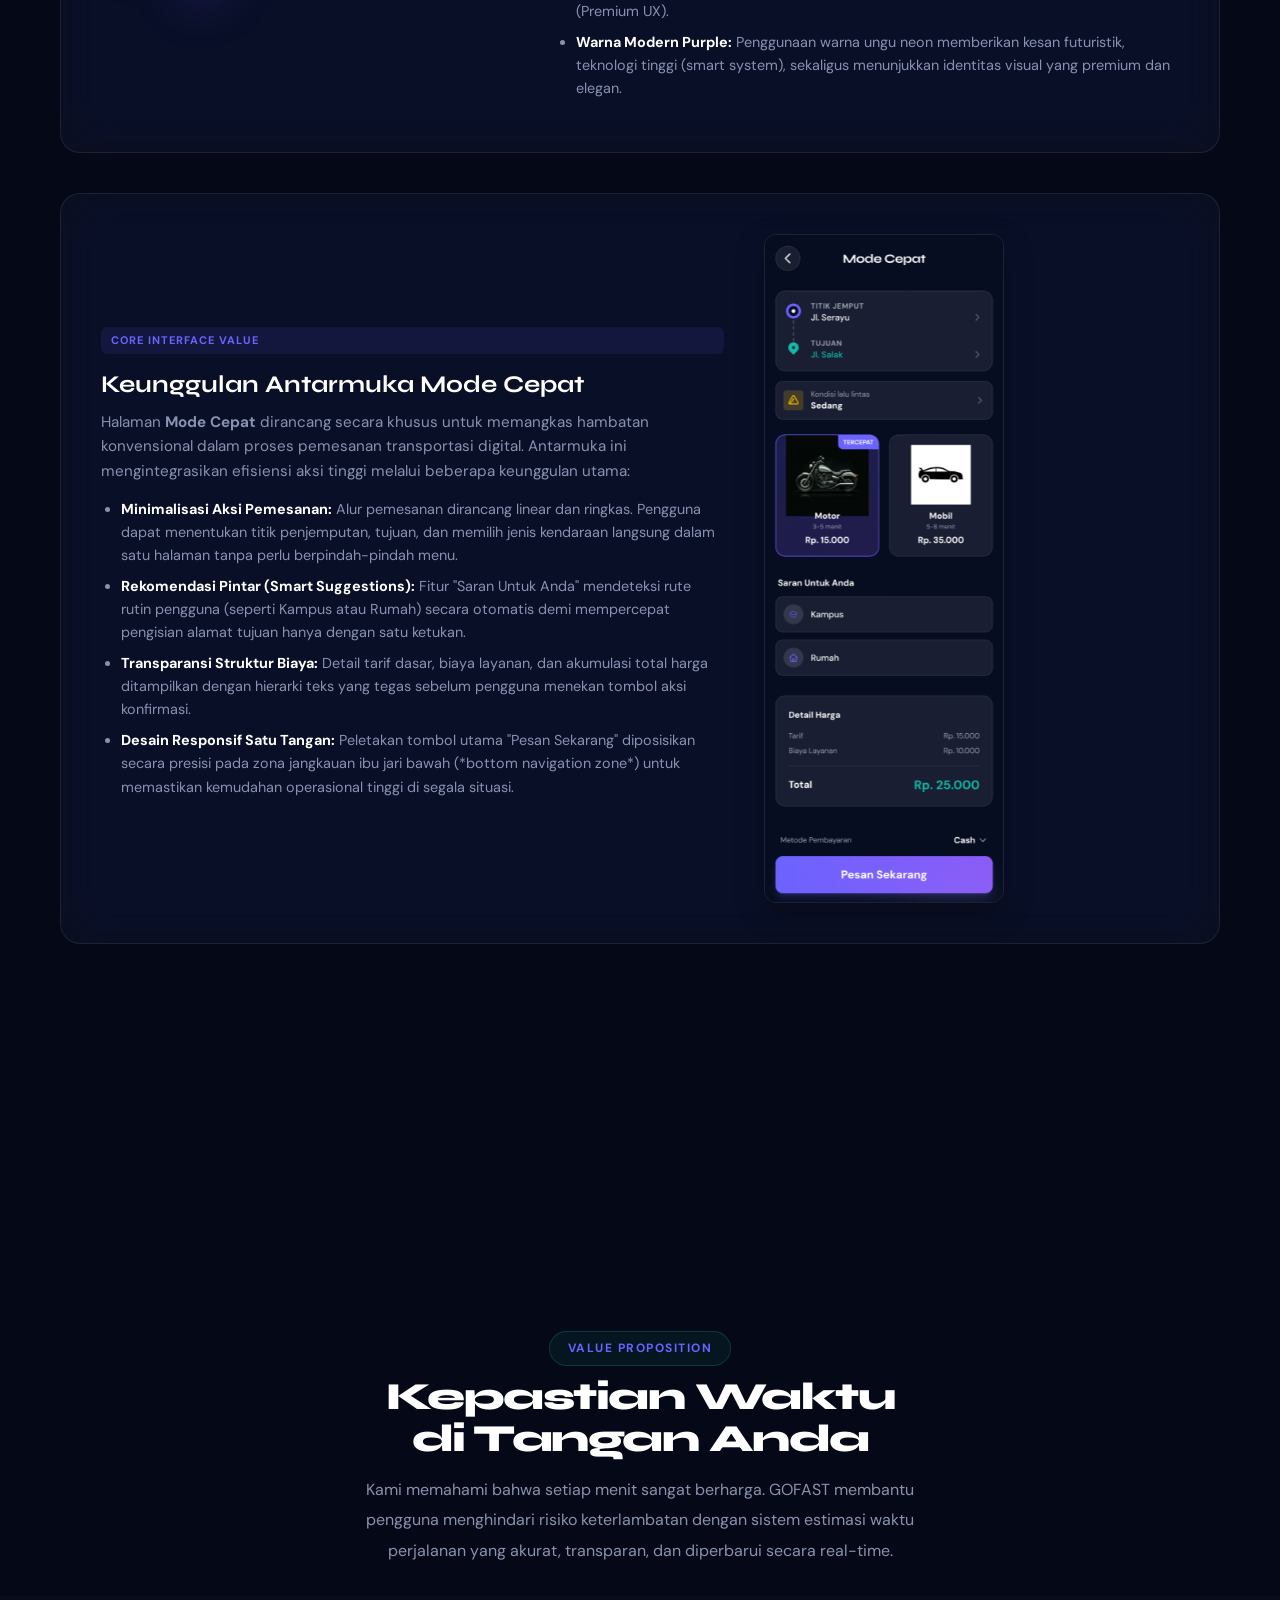
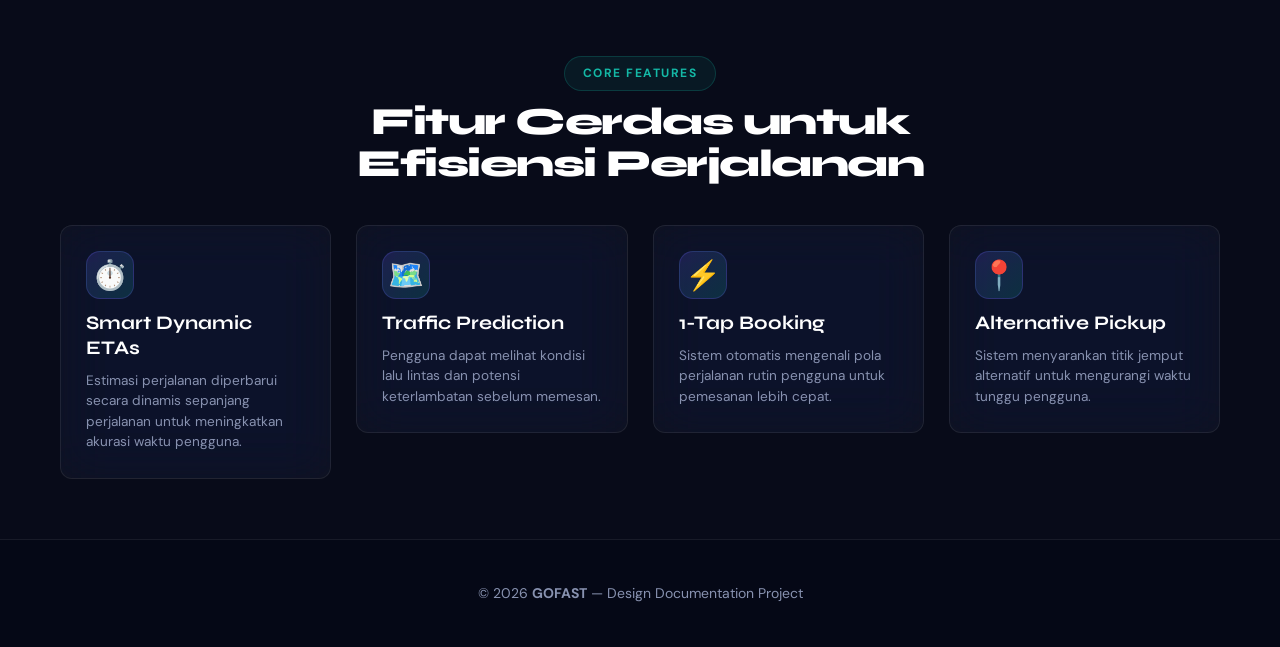
==== commit 68be59d2: "initial" ====
--- a/index.html
+++ b/index.html
@@ -8,10 +8,119 @@
   <link rel="preconnect" href="https://fonts.gstatic.com" crossorigin>
   <link href="https://fonts.googleapis.com/css2?family=Syne:wght@400;500;600;700;800&family=DM+Sans:ital,wght@0,300;0,400;0,500;0,600;0,700;1,400&display=swap" rel="stylesheet">
   <link rel="stylesheet" href="css/style.css">
+
+  <style>
+    /* Mantra utama anti-bocor horizontal di HP */
+    html, body {
+      max-width: 100%;
+      overflow-x: hidden;
+    }
+
+    /* Mengamankan elemen gambar agar tidak pernah keluar dari jalurnya */
+    img {
+      max-width: 100%;
+      height: auto;
+    }
+
+    /* Pengaman lapisan Header & Tombol Hamburger Menu */
+    .header {
+      z-index: 9999 !important;
+    }
+    .menu-toggle {
+      position: relative !important;
+      z-index: 10000 !important;
+      cursor: pointer !important;
+    }
+
+    /* Perbaikan Layout Dropdown agar tidak memotong box */
+    .dropdown {
+      position: relative;
+      display: inline-block;
+    }
+    .dropdown-content {
+      display: none;
+      position: absolute;
+      right: 0;
+      background-color: #0d0d11;
+      min-width: 280px;
+      box-shadow: 0px 8px 24px rgba(0,0,0,0.5);
+      border: 1px solid var(--border);
+      border-radius: 12px;
+      z-index: 500;
+      padding: 10px;
+    }
+    .dropdown-content.show {
+      display: block !important;
+    }
+
+    /* SCRIPT RESPONSIVE PEMBAAS (BREAKPOINT MOBILE) */
+    @media (max-width: 991px) {
+      /* Paksa susunan Hero Layout dari samping-sampingan jadi atas-bawah */
+      .hero-layout {
+        display: flex !important;
+        flex-direction: column !important;
+        gap: 40px !important;
+      }
+      .hero-text, .hero-card {
+        width: 100% !important;
+        max-width: 100% !important;
+      }
+      /* Sesuaikan susunan kartu filosofi & screenshot */
+      .about-card, .about-card-reverse {
+        display: flex !important;
+        flex-direction: column !important;
+        gap: 25px !important;
+        padding: 25px !important;
+      }
+      .about-image-wrapper, .about-text-wrapper {
+        width: 100% !important;
+      }
+    }
+
+    @media (max-width: 768px) {
+      /* Drawer Navigasi Mobile agar sinkron dengan status kelas .open */
+      .nav-menu.open {
+        display: flex !important;
+        visibility: visible !important;
+        opacity: 1 !important;
+        transform: translateY(0) !important;
+        background: #050816 !important;
+        z-index: 1999 !important;
+      }
+      .nav-menu a {
+        color: #ffffff !important;
+        opacity: 1 !important;
+      }
+      /* Tombol hero biar numpuk rapi kalau layarnya terlalu sempit */
+      .hero-buttons {
+        display: flex !important;
+        flex-direction: column !important;
+        gap: 15px !important;
+        width: 100%;
+      }
+      .btn-primary, .dropdown, #dropdownBtn {
+        width: 100% !important;
+        text-align: center;
+      }
+      .dropdown-content {
+        left: 0 !important;
+        width: 100% !important;
+      }
+      /* Grid Fitur otomatis satu kolom */
+      .cards-grid {
+        grid-template-columns: 1fr !important;
+        gap: 20px !important;
+      }
+      /* Teks mini info agar tidak gepeng */
+      .hero-mini-info {
+        grid-template-columns: repeat(auto-fit, minmax(100px, 1fr)) !important;
+        gap: 15px !important;
+      }
+    }
+  </style>
 </head>
 <body>
 
-  <!-- ─── HEADER & NAVIGATION ─── -->
   <header class="header">
     <div class="container navbar">
       <a href="index.html" class="logo">GOFAST</a>
@@ -32,100 +141,99 @@
     </div>
   </header>
 
-  <!-- ─── HERO SECTION ─── -->
-  <section class="hero">
+  <section class="hero" style="position: relative; overflow: hidden;">
     <div class="hero-orb hero-orb-1"></div>
     <div class="hero-orb hero-orb-2"></div>
 
-    <div class="container hero-layout">
+    <div class="container hero-layout" style="display: flex; gap: 30px; align-items: center; justify-content: space-between;">
       
-      <div class="hero-text">
-        <div class="hero-badge">
+      <div class="hero-text" style="flex: 1; max-width: 55%;">
+        <div class="hero-badge" style="display: inline-block; margin-bottom: 15px;">
           Smart Transportation Platform
         </div>
 
-        <h1>
+        <h1 style="font-size: clamp(2rem, 4vw, 3.2rem); line-height: 1.2; margin-bottom: 20px; font-family: 'Syne', sans-serif;">
           Experience The Future Of<br>
           <span class="gradient-text">GOFAST</span>
         </h1>
 
-        <p class="hero-desc">
+        <p class="hero-desc" style="font-family: 'DM Sans', sans-serif; font-size: 1rem; line-height: 1.6; margin-bottom: 30px; color: var(--muted);">
           GOFAST adalah platform transportasi digital modern yang menghadirkan pengalaman perjalanan lebih cepat, aman, dan efisien melalui desain futuristik, sistem pintar, dan pengalaman pengguna premium.
         </p>
 
-        <div class="hero-buttons">
-          <a href="https://www.figma.com/proto/zeWfDdqE2L9W0G9Yodgt2X/Untitled?node-id=0-1&t=uQu8qkPmfVfUbeEe-1" target="_blank" class="btn-primary">
+        <div class="hero-buttons" style="display: flex; gap: 15px; align-items: center; margin-bottom: 40px; flex-wrap: wrap;">
+          <a href="https://www.figma.com/proto/zeWfDdqE2L9W0G9Yodgt2X/Untitled?node-id=0-1&t=uQu8qkPmfVfUbeEe-1" target="_blank" class="btn-primary" style="text-decoration: none; display: inline-block;">
             ⚡ Explore Prototype
           </a>
 
           <div class="dropdown">
-            <button type="button" class="btn-secondary" id="dropdownBtn">
+            <button type="button" class="btn-secondary" id="dropdownBtn" style="cursor: pointer;">
               📄 Open Documentation
             </button>
             
             <div class="dropdown-content" id="dropdownMenu">
-              <a href="https://www.figma.com/design/Y3NHLR5LgUpNu5y3gUyGEd/UI-UX-DESIGN?node-id=270-38&p=f&t=9uHP1MUr9zSFLrHZ-0" target="_blank" class="dropdown-item">
-                <span class="opt-title">Opsi 1: Design & Wireframe</span>
-                <span class="opt-desc">Data riset, Crazy Design, dan Low-Fidelity layout.</span>
+              <a href="https://www.figma.com/design/Y3NHLR5LgUpNu5y3gUyGEd/UI-UX-DESIGN?node-id=270-38&p=f&t=9uHP1MUr9zSFLrHZ-0" target="_blank" class="dropdown-item" style="text-decoration: none; display: block; margin-bottom: 10px;">
+                <span class="opt-title" style="display: block; font-weight: 700; color: #fff; font-size: 14px;">Opsi 1: Design & Wireframe</span>
+                <span class="opt-desc" style="display: block; font-size: 11px; color: var(--muted);">Data riset, Crazy Design, dan Low-Fidelity layout.</span>
               </a>
-              <a href="https://www.figma.com/board/tk6ZVI2sdPOY2IP51L4pbr/LOW-FIDELITY?node-id=0-1&p=f&t=aWBiuvXx0p4Ex2Sm-0" target="_blank" class="dropdown-item">
-                <span class="opt-title">Opsi 2: User Flow Aplikasi</span>
-                <span class="opt-desc">Alur perjalanan pengguna dan logika sistem.</span>
+              <a href="https://www.figma.com/board/tk6ZVI2sdPOY2IP51L4pbr/LOW-FIDELITY?node-id=0-1&p=f&t=aWBiuvXx0p4Ex2Sm-0" target="_blank" class="dropdown-item" style="text-decoration: none; display: block; margin-bottom: 10px;">
+                <span class="opt-title" style="display: block; font-weight: 700; color: #fff; font-size: 14px;">Opsi 2: User Flow Aplikasi</span>
+                <span class="opt-desc" style="display: block; font-size: 11px; color: var(--muted);">Alur perjalanan pengguna dan logika sistem.</span>
               </a>
-              <a href="https://www.figma.com/design/zeWfDdqE2L9W0G9Yodgt2X/Untitled?node-id=0-1&p=f&t=uQu8qkPmfVfUbeEe-0" target="_blank" class="dropdown-item">
-                <span class="opt-title">Opsi 3: UI Final</span>
-                <span class="opt-desc">Tampilan UI Final.</span>
+              <a href="https://www.figma.com/design/zeWfDdqE2L9W0G9Yodgt2X/Untitled?node-id=0-1&p=f&t=uQu8qkPmfVfUbeEe-0" target="_blank" class="dropdown-item" style="text-decoration: none; display: block;">
+                <span class="opt-title" style="display: block; font-weight: 700; color: #fff; font-size: 14px;">Opsi 3: UI Final</span>
+                <span class="opt-desc" style="display: block; font-size: 11px; color: var(--muted);">Tampilan UI Final.</span>
               </a>
             </div>
           </div>
         </div>
 
-        <div class="hero-mini-info">
+        <div class="hero-mini-info" style="display: grid; grid-template-columns: repeat(3, 1fr); gap: 20px;">
           <div class="mini-info-card">
-            <h4>24/7</h4>
-            <span>Layanan Aktif</span>
+            <h4 style="font-family: 'Syne', sans-serif; margin: 0 0 4px 0;">24/7</h4>
+            <span style="font-size: 12px; color: var(--muted);">Layanan Aktif</span>
           </div>
           <div class="mini-info-card">
-            <h4>Real-Time</h4>
-            <span>Tracking System</span>
+            <h4 style="font-family: 'Syne', sans-serif; margin: 0 0 4px 0;">Real-Time</h4>
+            <span style="font-size: 12px; color: var(--muted);">Tracking System</span>
           </div>
           <div class="mini-info-card">
-            <h4>Modern</h4>
-            <span>UI Experience</span>
+            <h4 style="font-family: 'Syne', sans-serif; margin: 0 0 4px 0;">Modern</h4>
+            <span style="font-size: 12px; color: var(--muted);">UI Experience</span>
           </div>
         </div>
       </div>
 
-      <div class="hero-card">
-        <div class="glass card">
-          <h3 style="margin-bottom:20px; font-family:'Syne', sans-serif;">
+      <div class="hero-card" style="flex: 1; max-width: 40%; min-width: 280px;">
+        <div class="glass card" style="padding: 30px; border-radius: var(--r-md);">
+          <h3 class="hero-card-title" style="font-family: 'Syne', sans-serif; margin-top: 0; margin-bottom: 20px; font-size: 1.4rem;">
             Latar Belakang
           </h3>
 
-          <div style="display: flex; flex-direction: column; gap: 18px;">
-            <div style="background: rgba(255, 255, 255, 0.03); border-left: 3px solid #6f42fb; padding: 12px 16px; border-radius: 0 var(--r-sm) var(--r-sm) 0;">
-              <h4 style="margin: 0 0 6px 0; font-size: 14px; font-family: 'Syne', sans-serif; color: #fff;">
+          <div class="hero-card-content" style="display: flex; flex-direction: column; gap: 20px;">
+            <div class="bg-item">
+              <h4 style="font-family: 'Syne', sans-serif; margin: 0 0 6px 0; font-size: 1rem; color: #6c63ff;">
                 Mobilitas Urban & Inefisiensi
               </h4>
-              <p style="margin: 0; font-size: 13px; line-height: 1.5; color: var(--muted);">
+              <p style="margin: 0; font-size: 0.85rem; line-height: 1.5; color: var(--muted);">
                 Kepadatan lalu lintas perkotaan sering kali memicu ketidakpastian waktu perjalanan. Pengguna layanan transportasi konvensional kerap terjebak dalam estimasi kedatangan yang tidak akurat.
               </p>
             </div>
 
-            <div style="background: rgba(255, 255, 255, 0.03); border-left: 3px solid #6f42fb; padding: 12px 16px; border-radius: 0 var(--r-sm) var(--r-sm) 0;">
-              <h4 style="margin: 0 0 6px 0; font-size: 14px; font-family: 'Syne', sans-serif; color: #fff;">
+            <div class="bg-item">
+              <h4 style="font-family: 'Syne', sans-serif; margin: 0 0 6px 0; font-size: 1rem; color: #6c63ff;">
                 Kebutuhan Fleksibilitas Tinggi
               </h4>
-              <p style="margin: 0; font-size: 13px; line-height: 1.5; color: var(--muted);">
+              <p style="margin: 0; font-size: 0.85rem; line-height: 1.5; color: var(--muted);">
                 Masyarakat modern membutuhkan platform yang tidak sekadar mengantar dari titik A ke B, melainkan mampu memberikan prediksi cerdas, rute alternatif, dan pemesanan instan yang adaptif.
               </p>
             </div>
 
-            <div style="background: rgba(255, 255, 255, 0.03); border-left: 3px solid #6f42fb; padding: 12px 16px; border-radius: 0 var(--r-sm) var(--r-sm) 0;">
-              <h4 style="margin: 0 0 6px 0; font-size: 14px; font-family: 'Syne', sans-serif; color: #fff;">
+            <div class="bg-item">
+              <h4>
                 Solusi Premium GOFAST
               </h4>
-              <p style="margin: 0; font-size: 13px; line-height: 1.5; color: var(--muted);">
+              <p style="margin: 0; font-size: 0.85rem; line-height: 1.5; color: var(--muted);">
                 Hadir sebagai jembatan teknologi dengan antarmuka futuristik, menghadirkan transparansi waktu secara real-time demi mengembalikan kendali penuh atas jadwal harian ke tangan pengguna.
               </p>
             </div>
@@ -136,172 +244,176 @@
     </div>
   </section>
 
-  <!-- ─── ABOUT & PHILOSOPHY SECTION ─── -->
   <section class="section">
     <div class="container">
 
-      <div class="section-title">
-        <span>About Project</span>
-        <h2>
+      <div class="section-title" style="text-align: center; margin-bottom: 50px;">
+        <span style="color:#14B8A6; font-weight:700; text-transform:uppercase; font-size: 12px; letter-spacing: 1.5px;">About Project</span>
+        <h2 style="font-family: 'Syne', sans-serif; font-size: clamp(1.6rem, 3vw, 2.4rem); margin: 10px 0 15px 0;">
           Smart Transportation<br>
           Experience
         </h2>
-        <p>
+        <p style="max-width: 600px; margin: 0 auto; color: var(--muted);">
           GOFAST merupakan aplikasi transportasi digital modern dengan pendekatan premium UI/UX yang menggabungkan teknologi pintar, desain futuristik, dan pengalaman pengguna yang nyaman.
         </p>
       </div>
 
-      <!-- Identity Card -->
-      <div class="glass card" style="display: flex; flex-wrap: wrap; gap: 40px; align-items: center; padding: 40px; margin-bottom: 30px;">
-        <div style="flex: 1; min-width: 280px; text-align: center;">
-          <img src="image/logo.png" alt="GOFAST Logo" style="max-width: 220px; width: 100%; height: auto; filter: drop-shadow(0px 8px 24px rgba(111, 66, 251, 0.3));">
-        </div>
-        <div style="flex: 1.5; min-width: 300px;">
-          <span style="color: #6C63FF; font-weight: 600; text-transform: uppercase; font-size: 14px; letter-spacing: 1px; display: block; margin-bottom: 8px;">Identity Philosophy</span>
-          <h3 style="font-family: 'Syne', sans-serif; font-size: 24px; margin-bottom: 16px;">Filosofi Logo GOFAST</h3>
-          <p style="line-height: 1.6; margin-bottom: 12px; font-size: 15px; color: var(--muted);">
+      <div class="glass card about-card" style="display: flex; align-items: center; gap: 40px; margin-bottom: 40px; padding: 40px; border-radius: var(--r-md);">
+        <div class="about-image-wrapper" style="width: 40%; text-align: center; flex-shrink: 0;">
+          <img src="image/logo.png" alt="GOFAST Logo" class="logo-img" style="max-height: 200px; object-fit: contain;">
+        </div>
+        <div class="about-text-wrapper" style="width: 60%;">
+          <span class="tag-label" style="background: rgba(20, 184, 166, 0.1); color: #14B8A6; padding: 4px 10px; border-radius: 6px; font-size: 11px; font-weight: 700;">Identity Philosophy</span>
+          <h3 style="font-family: 'Syne', sans-serif; font-size: 1.5rem; margin: 15px 0 10px 0;">Filosofi Logo GOFAST</h3>
+          <p class="desc-text" style="color: var(--muted); font-size: 0.95rem; line-height: 1.6; margin-bottom: 15px;">
             Logo GOFAST tersusun atas tiga elemen panah berlapis miring ke kanan atas yang membentuk harmoni visual yang modern, tegas, dan aerodinamis. Struktur ini menyimpan beberapa makna mendalam:
           </p>
-          <ul style="padding-left: 20px; line-height: 1.7; font-size: 14px; color: var(--muted);">
-            <li style="margin-bottom: 8px;"><strong style="color: #fff;">Akselerasi & Kecepatan:</strong> Bentuk panah yang mengarah ke kanan atas merepresentasikan pertumbuhan, kecepatan dinamis, dan pergerakan efisien yang menjadi core value dari platform GOFAST.</li>
-            <li style="margin-bottom: 8px;"><strong style="color: #fff;">Tiga Lapisan (Keberlanjutan):</strong> Tiga struktur panah menggambarkan integrasi tiga pilar utama platform: Keamanan, Ketepatan Waktu (Real-time), dan Kenyamanan Pengguna (Premium UX).</li>
-            <li style="margin-bottom: 8px;"><strong style="color: #fff;">Warna Modern Purple:</strong> Penggunaan warna ungu neon memberikan kesan futuristik, teknologi tinggi (smart system), sekaligus menunjukkan identitas visual yang premium dan elegan.</li>
+          <ul class="styled-list" style="padding-left: 20px; color: var(--muted); font-size: 0.9rem; line-height: 1.6;">
+            <li style="margin-bottom: 8px;"><strong>Akselerasi & Kecepatan:</strong> Bentuk panah yang mengarah ke kanan atas merepresentasikan pertumbuhan, kecepatan dinamis, dan pergerakan efisien yang menjadi core value dari platform GOFAST.</li>
+            <li style="margin-bottom: 8px;"><strong>Tiga Lapisan (Keberlanjutan):</strong> Tiga struktur panah menggambarkan integrasi tiga pilar utama platform: Keamanan, Ketepatan Waktu (Real-time), dan Kenyamanan Pengguna (Premium UX).</li>
+            <li><strong>Warna Modern Purple:</strong> Penggunaan warna ungu neon memberikan kesan futuristik, teknologi tinggi (smart system), sekaligus menunjukkan identitas visual yang premium dan elegan.</li>
           </ul>
         </div>
       </div>
 
-      <!-- Interface Value Card -->
-      <div class="glass card" style="display: flex; flex-wrap: wrap; gap: 40px; align-items: center; padding: 40px; margin-bottom: 50px; flex-direction: row-reverse;">
-        <div style="flex: 1; min-width: 280px; text-align: center;">
-          <img src="image/Screenshot From 2026-05-29 17-46-53.png" alt="GOFAST Mode Cepat Screen" style="max-width: 240px; width: 100%; height: auto; border-radius: var(--r-md); box-shadow: 0px 12px 32px rgba(111, 66, 251, 0.25); border: 1px solid var(--border);">
-        </div>
-        <div style="flex: 1.5; min-width: 300px;">
-          <span style="color: #6C63FF; font-weight: 600; text-transform: uppercase; font-size: 14px; letter-spacing: 1px; display: block; margin-bottom: 8px;">Core Interface Value</span>
-          <h3 style="font-family: 'Syne', sans-serif; font-size: 24px; margin-bottom: 16px;">Keunggulan Antarmuka Mode Cepat</h3>
-          <p style="line-height: 1.6; margin-bottom: 12px; font-size: 15px; color: var(--muted);">
+      <div class="glass card about-card about-card-reverse" style="display: flex; align-items: center; gap: 40px; margin-bottom: 50px; padding: 40px; border-radius: var(--r-md); flex-direction: row-reverse;">
+        <div class="about-image-wrapper" style="width: 40%; text-align: center; flex-shrink: 0;">
+          <img src="image/Screenshot From 2026-05-29 17-46-53.png" alt="GOFAST Mode Cepat Screen" class="screenshot-img" style="border-radius: 12px; border: 1px solid var(--border); box-shadow: 0 10px 30px rgba(0,0,0,0.3);">
+        </div>
+        <div class="about-text-wrapper" style="width: 60%;">
+          <span class="tag-label" style="background: rgba(108, 99, 255, 0.1); color: #6c63ff; padding: 4px 10px; border-radius: 6px; font-size: 11px; font-weight: 700;">Core Interface Value</span>
+          <h3 style="font-family: 'Syne', sans-serif; font-size: 1.5rem; margin: 15px 0 10px 0;">Keunggulan Antarmuka Mode Cepat</h3>
+          <p class="desc-text" style="color: var(--muted); font-size: 0.95rem; line-height: 1.6; margin-bottom: 15px;">
             Halaman <strong>Mode Cepat</strong> dirancang secara khusus untuk memangkas hambatan konvensional dalam proses pemesanan transportasi digital. Antarmuka ini mengintegrasikan efisiensi aksi tinggi melalui beberapa keunggulan utama:
           </p>
-          <ul style="padding-left: 20px; line-height: 1.7; font-size: 14px; color: var(--muted);">
-            <li style="margin-bottom: 12px;"><strong style="color: #fff;">Minimalisasi Aksi Pemesanan:</strong> Alur pemesanan dirancang linear dan ringkas. Pengguna dapat menentukan titik penjemputan, tujuan, dan memilih jenis kendaraan langsung dalam satu halaman tanpa perlu berpindah-pindah menu.</li>
-            <li style="margin-bottom: 12px;"><strong style="color: #fff;">Rekomendasi Pintar (Smart Suggestions):</strong> Fitur "Saran Untuk Anda" mendeteksi rute rutin pengguna (seperti Kampus atau Rumah) secara otomatis demi mempercepat pengisian alamat tujuan hanya dengan satu ketukan.</li>
-            <li style="margin-bottom: 12px;"><strong style="color: #fff;">Transparansi Struktur Biaya:</strong> Detail tarif dasar, biaya layanan, dan akumulasi total harga ditampilkan dengan hierarki teks yang tegas sebelum pengguna menekan tombol aksi konfirmasi.</li>
-            <li style="margin-bottom: 12px;"><strong style="color: #fff;">Desain Responsif Satu Tangan:</strong> Peletakan tombol utama "Pesan Sekarang" diposisikan secara presisi pada zona jangkauan ibu jari bawah (*bottom navigation zone*) untuk memastikan kemudahan operasional tinggi di segala situasi.</li>
+          <ul class="styled-list" style="padding-left: 20px; color: var(--muted); font-size: 0.9rem; line-height: 1.6;">
+            <li style="margin-bottom: 8px;"><strong>Minimalisasi Aksi Pemesanan:</strong> Alur pemesanan dirancang linear dan ringkas. Pengguna dapat menentukan titik penjemputan, tujuan, dan memilih jenis kendaraan langsung dalam satu halaman tanpa perlu berpindah-pindah menu.</li>
+            <li style="margin-bottom: 8px;"><strong>Rekomendasi Pintar (Smart Suggestions):</strong> Fitur "Saran Untuk Anda" mendeteksi rute rutin pengguna (seperti Kampus atau Rumah) secara otomatis demi mempercepat pengisian alamat tujuan hanya dengan satu ketukan.</li>
+            <li style="margin-bottom: 8px;"><strong>Transparansi Struktur Biaya:</strong> Detail tarif dasar, biaya layanan, dan akumulasi total harga ditampilkan dengan hierarki teks yang tegas sebelum pengguna menekan tombol aksi konfirmasi.</li>
+            <li><strong>Desain Responsif Satu Tangan:</strong> Peletakan tombol utama "Pesan Sekarang" diposisikan secara presisi pada zona jangkauan ibu jari bawah (*bottom navigation zone*) untuk memastikan kemudahan operasional tinggi di segala situasi.</li>
           </ul>
         </div>
       </div>
 
-      <!-- Feature Grid 1 -->
-      <div class="cards-grid">
-        <div class="glass card feature-card reveal">
-          <div class="card-icon">🎨</div>
-          <h3>Modern Interface</h3>
-          <p>Tampilan dark modern dengan konsep glassmorphism, smooth gradient, dan visual premium untuk menciptakan pengalaman aplikasi yang futuristik.</p>
-        </div>
-
-        <div class="glass card feature-card reveal" style="transition-delay:.1s">
-          <div class="card-icon">⚡</div>
-          <h3>Smart Navigation</h3>
-          <p>Sistem navigasi dan booking dirancang lebih cepat, intuitif, dan efisien untuk membantu mobilitas pengguna sehari-hari.</p>
-        </div>
-
-        <div class="glass card feature-card reveal" style="transition-delay:.2s">
-          <div class="card-icon">📋</div>
+      <div class="cards-grid" style="display: grid; grid-template-columns: repeat(auto-fit, minmax(280px, 1fr)); gap: 25px;">
+        <div class="glass card feature-card reveal" style="padding: 30px; border-radius: var(--r-sm);">
+          <div class="card-icon" style="font-size: 2rem; margin-bottom: 15px;">🎨</div>
+          <h3 style="font-family: 'Syne', sans-serif; margin: 0 0 10px 0;">Modern Interface</h3>
+          <p style="margin:0; font-size:0.9rem; color:var(--muted); line-height:1.5;">Tampilan dark modern dengan konsep glassmorphism, smooth gradient, dan visual premium untuk menciptakan pengalaman aplikasi yang futuristik.</p>
+        </div>
+
+        <div class="glass card feature-card reveal" style="transition-delay:.1s; padding: 30px; border-radius: var(--r-sm);">
+          <div class="card-icon" style="font-size: 2rem; margin-bottom: 15px;">⚡</div>
+          <h3 style="font-family: 'Syne', sans-serif; margin: 0 0 10px 0;">Smart Navigation</h3>
+          <p style="margin:0; font-size:0.9rem; color:var(--muted); line-height:1.5;">Sistem navigasi dan booking dirancang lebih cepat, intuitif, dan efisien untuk membantu mobilitas pengguna sehari-hari.</p>
+        </div>
+
+        <div class="glass card feature-card reveal" style="transition-delay:.2s; padding: 30px; border-radius: var(--r-sm);">
+          <div class="card-icon" style="font-size: 2rem; margin-bottom: 15px;">📋</div>
           <h3>Full Documentation</h3>
-          <p>Seluruh proses pengembangan GOFAST terdokumentasi secara profesional mulai dari research, persona, user flow, prototype, hingga testing.</p>
+          <p style="margin:0; font-size:0.9rem; color:var(--muted); line-height:1.5;">Seluruh proses pengembangan GOFAST terdokumentasi secara profesional mulai dari research, persona, user flow, prototype, hingga testing.</p>
         </div>
       </div>
 
     </div>
   </section>
 
-  <!-- ─── VALUE PROPOSITION ─── -->
-  <section class="section">
+<section class="section" style="padding-top: 10px; margin-top: 0; padding-bottom: 10px;">
     <div class="container">
-      <div class="section-title">
-        <span>Value Proposition</span>
-        <h2>
+      <div class="section-title" style="text-align: center; margin-bottom: 20px;">
+        <span style="color:#6c63ff; font-weight:700; text-transform:uppercase; font-size: 12px; letter-spacing: 1.5px;">Value Proposition</span>
+        <h2 style="font-family: 'Syne', sans-serif; font-size: clamp(1.6rem, 3vw, 2.4rem); margin: 10px 0 15px 0;">
           Kepastian Waktu<br>
           di Tangan Anda
         </h2>
-        <p>
+        <p style="max-width: 600px; margin: 0 auto; color: var(--muted);">
           Kami memahami bahwa setiap menit sangat berharga. GOFAST membantu pengguna menghindari risiko keterlambatan dengan sistem estimasi waktu perjalanan yang akurat, transparan, dan diperbarui secara real-time.
         </p>
       </div>
     </div>
   </section>
 
-  <!-- ─── CORE FEATURES ─── -->
-  <section class="section soft-section">
+  <section class="section soft-section" style="background: rgba(255,255,255,0.01); padding: 60px 0;">
     <div class="container">
-      <div class="section-title">
-        <span>Core Features</span>
-        <h2>
+      <div class="section-title" style="text-align: center; margin-bottom: 40px;">
+        <span style="color:#14B8A6; font-weight:700; text-transform:uppercase; font-size: 12px; letter-spacing: 1.5px;">Core Features</span>
+        <h2 style="font-family: 'Syne', sans-serif; font-size: clamp(1.6rem, 3vw, 2.4rem); margin: 10px 0;">
           Fitur Cerdas untuk<br>
           Efisiensi Perjalanan
         </h2>
       </div>
 
-      <div class="cards-grid">
-        <div class="glass card feature-card">
-          <div class="card-icon">⏱️</div>
-          <h3>Smart Dynamic ETAs</h3>
-          <p>Estimasi perjalanan diperbarui secara dinamis sepanjang perjalanan untuk meningkatkan akurasi waktu pengguna.</p>
-        </div>
-
-        <div class="glass card feature-card">
-          <div class="card-icon">🗺️</div>
-          <h3>Traffic Prediction</h3>
-          <p>Pengguna dapat melihat kondisi lalu lintas dan potensi keterlambatan sebelum memesan.</p>
-        </div>
-
-        <div class="glass card feature-card">
-          <div class="card-icon">⚡</div>
-          <h3>1-Tap Booking</h3>
-          <p>Sistem otomatis mengenali pola perjalanan rutin pengguna untuk pemesanan lebih cepat.</p>
-        </div>
-
-        <div class="glass card feature-card">
-          <div class="card-icon">📍</div>
-          <h3>Alternative Pickup</h3>
-          <p>Sistem menyarankan titik jemput alternatif untuk mengurangi waktu tunggu pengguna.</p>
+      <div class="cards-grid" style="display: grid; grid-template-columns: repeat(auto-fit, minmax(240px, 1fr)); gap: 25px;">
+        <div class="glass card feature-card" style="padding: 25px; border-radius: var(--r-sm);">
+          <div class="card-icon" style="font-size: 1.8rem; margin-bottom: 12px;">⏱️</div>
+          <h3 style="font-family: 'Syne', sans-serif; margin: 0 0 10px 0; font-size: 1.2rem;">Smart Dynamic ETAs</h3>
+          <p style="margin:0; font-size:0.85rem; color:var(--muted); line-height:1.5;">Estimasi perjalanan diperbarui secara dinamis sepanjang perjalanan untuk meningkatkan akurasi waktu pengguna.</p>
+        </div>
+
+        <div class="glass card feature-card" style="padding: 25px; border-radius: var(--r-sm);">
+          <div class="card-icon" style="font-size: 1.8rem; margin-bottom: 12px;">🗺️</div>
+          <h3 style="font-family: 'Syne', sans-serif; margin: 0 0 10px 0; font-size: 1.2rem;">Traffic Prediction</h3>
+          <p style="margin:0; font-size:0.85rem; color:var(--muted); line-height:1.5;">Pengguna dapat melihat kondisi lalu lintas dan potensi keterlambatan sebelum memesan.</p>
+        </div>
+
+        <div class="glass card feature-card" style="padding: 25px; border-radius: var(--r-sm);">
+          <div class="card-icon" style="font-size: 1.8rem; margin-bottom: 12px;">⚡</div>
+          <h3 style="font-family: 'Syne', sans-serif; margin: 0 0 10px 0; font-size: 1.2rem;">1-Tap Booking</h3>
+          <p style="margin:0; font-size:0.85rem; color:var(--muted); line-height:1.5;">Sistem otomatis mengenali pola perjalanan rutin pengguna untuk pemesanan lebih cepat.</p>
+        </div>
+
+        <div class="glass card feature-card" style="padding: 25px; border-radius: var(--r-sm);">
+          <div class="card-icon" style="font-size: 1.8rem; margin-bottom: 12px;">📍</div>
+          <h3 style="font-family: 'Syne', sans-serif; margin: 0 0 10px 0; font-size: 1.2rem;">Alternative Pickup</h3>
+          <p style="margin:0; font-size:0.85rem; color:var(--muted); line-height:1.5;">Sistem menyarankan titik jemput alternatif untuk mengurangi waktu tunggu pengguna.</p>
         </div>
       </div>
     </div>
   </section>
 
-  <!-- ─── FOOTER ─── -->
   <footer class="footer">
     <div class="container">
       <p>© 2026 <strong>GOFAST</strong> — Design Documentation Project</p>
     </div>
   </footer>
 
-  <!-- ─── INTERACTIVE JAVASCRIPT ─── -->
+  <!-- SCRIPT UTAMA KITA AMANKAN DARI BENTROK APP.JS -->
+  <!-- <script src="js/app.js"></script> -->
+
   <script>
-    const dropdownBtn = document.getElementById('dropdownBtn');
-    const dropdownMenu = document.getElementById('dropdownMenu');
-
-    dropdownBtn.addEventListener('click', function(e) {
-      e.stopPropagation();
-      dropdownMenu.classList.toggle('show');
-    });
-
-    document.addEventListener('click', function() {
-      if (dropdownMenu.classList.contains('show')) {
-        dropdownMenu.classList.remove('show');
-      }
-    });
-
-    // Responsive Navbar Logic
-    const menuToggle = document.querySelector('.menu-toggle');
-    const navMenu = document.querySelector('.nav-menu');
-
-    menuToggle.addEventListener('click', () => {
-      const expanded = menuToggle.getAttribute('aria-expanded') === 'true' || false;
-      menuToggle.setAttribute('aria-expanded', !expanded);
-      navMenu.classList.toggle('active');
+    document.addEventListener("DOMContentLoaded", function() {
+      // 1. Logika Klik Menu Hamburger
+      const tombolToggle = document.querySelector('.menu-toggle');
+      const menuNav = document.querySelector('.nav-menu');
+      
+      if (tombolToggle && menuNav) {
+        tombolToggle.addEventListener('click', function(e) {
+          e.preventDefault();
+          e.stopPropagation();
+          tombolToggle.classList.toggle('open');
+          menuNav.classList.toggle('open');
+        });
+      }
+
+      // 2. Logika Dropdown Opsi Dokumentasi Figma
+      const dropdownBtn = document.getElementById('dropdownBtn');
+      const dropdownMenu = document.getElementById('dropdownMenu');
+
+      if (dropdownBtn && dropdownMenu) {
+        dropdownBtn.addEventListener('click', function(e) {
+          e.preventDefault();
+          e.stopPropagation();
+          dropdownMenu.classList.toggle('show');
+        });
+
+        // Klik di luar dropdown untuk menutup menu opsi figma
+        document.addEventListener('click', function() {
+          if (dropdownMenu.classList.contains('show')) {
+            dropdownMenu.classList.remove('show');
+          }
+        });
+      }
     });
   </script>
-  <script src="js/app.js"></script>
 </body>
 </html>
--- a/css/style.css
+++ b/css/style.css
@@ -1,7 +1,9 @@
 /* ══════════════════════════════════════════════════════════════════════
-   STYLE.CSS — Upgraded & Fixed Version
-   - Mengatasi isu Dropdown terpotong (Opsi 3).
-   - Logika, layout token, dan palet warna GOFAST tetap terjaga asli.
+   STYLE.CSS — Upgraded & Fixed Version (Fully Responsive Mobile)
+   - Mengatasi isu Dropdown terpotong.
+   - Perbaikan tombol garis tiga (hamburger menu) & navigasi di HP.
+   - Layout grid, kontainer, dan elemen dipaksa simetris di layar mobile.
+   - Tetap Menjaga Semua Animasi, Efek Glow, Orb, dan Noise Bawaan.
    ══════════════════════════════════════════════════════════════════════ */
 
 /* ─── Google Fonts ─── */
@@ -26,8 +28,8 @@
   --space-sm:  16px;
   --space-md:  28px;
   --space-lg:  48px;
-  --space-xl:  80px;
-  --space-2xl: 120px;
+  --space-xl:  56px; 
+  --space-2xl: 80px; 
 
   /* Radius */
   --r-sm:  12px;
@@ -48,6 +50,11 @@
   --shadow-md: 0 8px 32px rgba(0, 0, 0, 0.35);
   --shadow-glow: 0 0 40px rgba(108, 99, 255, 0.35);
   --shadow-glow-lg: 0 0 60px rgba(108, 99, 255, 0.5);
+
+  /* Utility Fallbacks */
+  --primary-glow: linear-gradient(135deg, #6f42fb 0%, #6c63ff 100%);
+  --glass-bg: rgba(255, 255, 255, 0.03);
+  --glass-border: rgba(255, 255, 255, 0.08);
 }
 
 /* ─── Reset & Base ─── */
@@ -78,6 +85,7 @@
 img, video, svg {
   display: block;
   max-width: 100%;
+  height: auto;
 }
 
 a {
@@ -143,7 +151,8 @@
 
 /* ─── Container ─── */
 .container {
-  width: min(1200px, 92%);
+  width: min(1200px, 100%);
+  padding-inline: 20px;
   margin-inline: auto;
   position: relative;
   z-index: 1;
@@ -173,7 +182,7 @@
   position: fixed;
   width: 100%;
   top: 0;
-  z-index: 1000;
+  z-index: 2000; 
   background: rgba(5, 8, 22, 0.75);
   backdrop-filter: blur(24px) saturate(180%);
   -webkit-backdrop-filter: blur(24px) saturate(180%);
@@ -192,7 +201,7 @@
   display: flex;
   align-items: center;
   justify-content: space-between;
-  gap: var(--space-sm);
+  width: 100%;
 }
 
 .logo {
@@ -246,7 +255,7 @@
   border-color: rgba(108, 99, 255, 0.38);
 }
 
-/* ─── Hamburger ─── */
+/* ─── Hamburger (Menu Toggle) ─── */
 .menu-toggle {
   display: none;
   flex-direction: column;
@@ -256,7 +265,7 @@
   padding: 8px;
   border: none;
   background: none;
-  z-index: 1001;
+  z-index: 2005; 
   border-radius: var(--r-sm);
   transition: background var(--t-fast);
   -webkit-tap-highlight-color: transparent;
@@ -283,13 +292,13 @@
 .menu-toggle.open span:nth-child(3) { transform: translateY(-7px) rotate(-45deg); }
 
 /* ──────────────────────────────────────────
-   HERO
+   HERO SECTION
 ────────────────────────────────────────── */
 .hero {
   min-height: 100vh;
   display: flex;
   align-items: center;
-  padding-top: 72px;
+  padding-top: 90px;
   position: relative;
   overflow: visible; 
 }
@@ -297,20 +306,19 @@
 .hero-layout {
   display: grid;
   grid-template-columns: 1.15fr 0.85fr;
-  gap: var(--space-xl);
+  gap: 48px;
   align-items: center;
-  overflow: visible; 
+  width: 100%;
 }
 
 .hero-text {
   animation: fade-up 0.8s var(--ease-out) both;
-  overflow: visible; 
   position: relative;
 }
 
 .hero-card {
   animation: fade-up 0.9s 0.15s var(--ease-out) both;
-  align-self: start;
+  align-self: center;
 }
 
 /* ─── Hero Badge ─── */
@@ -318,15 +326,15 @@
   display: inline-flex;
   align-items: center;
   gap: 8px;
-  padding: 6px 16px 6px 8px;
-  background: rgba(108, 99, 255, 0.1);
-  border: 1px solid rgba(108, 99, 255, 0.28);
+  padding: 6px 16px;
+  background: rgba(111, 66, 251, 0.12);
+  border: 1px solid rgba(111, 66, 251, 0.3);
   border-radius: var(--r-full);
-  font-size: 0.78rem;
-  color: var(--primary);
-  font-weight: 700;
+  font-size: 12px;
+  color: #9d80ff;
+  font-weight: 600;
   margin-bottom: var(--space-md);
-  letter-spacing: 1.5px;
+  letter-spacing: 1px;
   text-transform: uppercase;
   width: fit-content;
 }
@@ -357,7 +365,7 @@
 }
 
 .gradient-text {
-  background: linear-gradient(135deg, var(--primary), var(--accent));
+  background: linear-gradient(90deg, #9d80ff, #fff, #6c63ff);
   -webkit-background-clip: text;
   -webkit-text-fill-color: transparent;
   background-clip: text;
@@ -378,9 +386,8 @@
   margin-top: var(--space-lg);
   flex-wrap: wrap;
   align-items: center;
-  overflow: visible; 
   position: relative;
-  z-index: 100;
+  z-index: 10; 
 }
 
 .btn-primary,
@@ -491,7 +498,7 @@
   color: var(--muted);
 }
 
-/* ─── Hero Orbs ─── */
+/* ─── Hero Background Orbs ─── */
 .hero-orb {
   position: absolute;
   border-radius: 50%;
@@ -528,26 +535,7 @@
   50%       { transform: translate(-20px, 25px); }
 }
 
-/* ──────────────────────────────────────────
-   HERO CARD (skill card / progress card)
-────────────────────────────────────────── */
-.hero-card .card {
-  position: relative;
-  overflow: hidden;
-}
-
-.hero-card .card::before {
-  content: '';
-  position: absolute;
-  top: -40%;
-  right: -40%;
-  width: 220px;
-  height: 220px;
-  background: radial-gradient(circle, rgba(20, 184, 166, 0.12), transparent 70%);
-  pointer-events: none;
-}
-
-/* ─── Progress ─── */
+/* ─── Progress Item & Stats (Hero Card Inside) ─── */
 .progress-item {
   margin-bottom: 20px;
 }
@@ -589,7 +577,6 @@
   to   { transform: scaleX(1); }
 }
 
-/* ─── Card Stat ─── */
 .card-stat {
   display: flex;
   justify-content: space-between;
@@ -623,17 +610,20 @@
 }
 
 /* ──────────────────────────────────────────
-   CARDS
+   CARDS GENERAL CONFIG
 ────────────────────────────────────────── */
 .card {
   padding: 36px;
   border-radius: var(--r-lg);
+  word-wrap: break-word;     /* Mencegah teks panjang merusak kotak */
+  word-break: break-word;
 }
 
 .cards-grid {
   display: grid;
-  grid-template-columns: repeat(auto-fit, minmax(270px, 1fr));
-  gap: 24px;
+  grid-template-columns: repeat(auto-fill, minmax(260px, 1fr));
+  gap: 25px;
+  align-items: start;
 }
 
 .card-icon {
@@ -664,7 +654,6 @@
   font-size: 0.93rem;
 }
 
-/* ─── Feature Cards ─── */
 .feature-card {
   transition: transform var(--t-base) var(--ease-out),
               border-color var(--t-base),
@@ -678,7 +667,17 @@
   box-shadow: 0 24px 64px rgba(108, 99, 255, 0.13);
 }
 
-/* ─── Persona Cards ─── */
+.interactive-box {
+  transition: all 0.4s cubic-bezier(0.16, 1, 0.3, 1) !important;
+  cursor: pointer;
+}
+
+.interactive-box:hover {
+  transform: translateY(-8px) !important;
+  border-color: #6f42fb !important;
+  box-shadow: 0 15px 30px rgba(111, 66, 251, 0.25) !important;
+}
+
 .persona-card .avatar {
   width: 54px;
   height: 54px;
@@ -704,7 +703,6 @@
   letter-spacing: 0.02em;
 }
 
-/* ─── Step Cards ─── */
 .step-card {
   position: relative;
 }
@@ -760,7 +758,7 @@
 }
 
 /* ──────────────────────────────────────────
-   PAGE HERO (inner pages)
+   PAGE HERO (Inner Pages)
 ────────────────────────────────────────── */
 .page-hero {
   padding: 160px 0 80px;
@@ -785,7 +783,7 @@
   line-height: 1.9;
 }
 
-/* ─── ANIMATIONS ─── */
+/* ─── ANIMATIONS & MARQUEE ─── */
 @keyframes fade-up {
   from { opacity: 0; transform: translateY(28px); }
   to   { opacity: 1; transform: translateY(0); }
@@ -793,8 +791,8 @@
 
 .reveal {
   opacity: 0;
-  transform: translateY(28px);
-  transition: opacity 0.65s var(--ease-out), transform 0.65s var(--ease-out);
+  transform: translateY(30px);
+  transition: all 0.8s cubic-bezier(0.16, 1, 0.3, 1);
 }
 
 .reveal.active {
@@ -802,8 +800,24 @@
   transform: translateY(0);
 }
 
+@keyframes scrollMarquee {
+  0% { transform: translateX(0); }
+  100% { transform: translateX(-50%); }
+}
+
+div[style*="width: max-content"] {
+  display: flex !important;
+  gap: 20px;
+  padding: 10px 20px;
+  animation: scrollMarquee 40s linear infinite !important;
+}
+
+div[style*="width: max-content"]:hover {
+  animation-play-state: paused !important;
+}
+
 /* ──────────────────────────────────────────
-   DROPDOWN (Fixed Version)
+   DROPDOWN
 ────────────────────────────────────────── */
 .dropdown {
   position: relative;
@@ -881,7 +895,7 @@
 }
 
 /* ──────────────────────────────────────────
-   PREMIUM CTA (Hover Sync Effect)
+   PREMIUM CTA 
 ────────────────────────────────────────── */
 .premium-cta-wrapper-link:hover .interactive-box {
   transform: translateY(-6px);
@@ -950,9 +964,7 @@
   50%       { transform: scale(1.15); opacity: 1; filter: drop-shadow(0 0 8px #fff); }
 }
 
-/* ──────────────────────────────────────────
-   FOOTER
-────────────────────────────────────────── */
+/* ─── FOOTER ─── */
 .footer {
   border-top: 1px solid var(--border);
   padding: 42px 0;
@@ -978,117 +990,145 @@
 ────────────────────────────────────────── */
 @media (max-width: 1024px) {
   .hero-layout {
-    gap: 48px;
+    gap: 40px;
+    grid-template-columns: 1fr; 
+  }
+
+  .hero-card {
+    justify-self: center;
+    width: 100%;
+    max-width: 540px;
   }
 
   .section {
-    padding: 90px 0;
+    padding: 80px 0;
   }
 }
 
 /* ──────────────────────────────────────────
-   RESPONSIVE — MOBILE (≤ 768px)
+   RESPONSIVE — MOBILE (Layar HP ≤ 768px)
 ────────────────────────────────────────── */
 @media (max-width: 768px) {
   :root {
-    --space-2xl: 80px;
-    --space-xl:  56px;
-  }
-
-  /* Hamburger visible */
-  .menu-toggle { display: flex; }
-
-  /* Nav drawer */
+    --space-2xl: 60px;
+    --space-xl:  40px;
+  }
+
+  /* Aktifkan tombol hamburger di HP */
+  .menu-toggle { 
+    display: flex; 
+  }
+
+ 
+  /* Sidebar Drawer Style */
   .nav-menu {
     position: fixed;
-    top: 72px;
-    left: 0;
-    right: 0;
-    bottom: 0;
-    background: rgba(5, 8, 22, 0.98);
-    backdrop-filter: blur(28px);
-    -webkit-backdrop-filter: blur(28px);
+    top: 0;
+    left: -300px; /* Sembunyi di kiri */
+    width: 280px;
+    height: 100vh;
+    background: #050816;
+    border-right: 1px solid rgba(255,255,255,0.1);
+    display: flex;
     flex-direction: column;
-    align-items: stretch;
-    padding: 24px 20px 40px;
-    gap: 4px;
-    border-bottom: 1px solid var(--border);
-    transform: translateY(-110%);
-    opacity: 0;
-    visibility: hidden;
-    transition: transform var(--t-slow) var(--ease-out),
-                opacity var(--t-base),
-                visibility 0s var(--t-slow);
-    overflow-y: auto;
-    -webkit-overflow-scrolling: touch;
+    padding: 80px 20px;
+    gap: 20px;
+    transition: left 0.4s cubic-bezier(0.16, 1, 0.3, 1);
+    z-index: 2000;
   }
 
   .nav-menu.open {
-    transform: translateY(0);
-    opacity: 1;
-    visibility: visible;
-    transition: transform var(--t-slow) var(--ease-out),
-                opacity var(--t-base),
-                visibility 0s;
+    left: 0; /* Muncul dari kiri */
   }
 
   .nav-menu a {
-    padding: 14px 18px;
-    font-size: 1rem;
-    border-radius: var(--r-md);
-    width: 100%;
-    border: 1px solid transparent;
-  }
+    font-size: 1.2rem;
+    padding: 15px;
+    color: white;
+    text-decoration: none;
+    border-bottom: 1px solid rgba(255,255,255,0.05);
+  }
+
+  /* Overlay biar pas dibuka, background jadi gelap */
+  .overlay {
+    position: fixed;
+    top: 0; left: 0; width: 100%; height: 100%;
+    background: rgba(0,0,0,0.6);
+    display: none;
+    z-index: 1999;
+  }
+  .overlay.open { display: block; }
 
   .nav-menu a:hover,
   .nav-menu a.active {
     transform: none;
     border-color: rgba(108, 99, 255, 0.3);
-  }
-
-  /* Hero */
+    background: rgba(108, 99, 255, 0.1);
+  }
+
+  /* Mengatasi elemen hero yang berantakan di HP */
+  .hero {
+    padding-top: 100px;
+    min-height: auto;
+  }
+
   .hero-layout {
     grid-template-columns: 1fr;
-    gap: 40px;
-    overflow: visible;
+    gap: 36px;
+    text-align: center;
   }
 
   .hero h1 {
-    font-size: clamp(2.8rem, 11vw, 4rem);
+    font-size: clamp(2.4rem, 9vw, 3.8rem);
     letter-spacing: -1px;
   }
 
-  .hero-card {
-    align-self: auto;
-  }
-
+  .hero-desc {
+    margin-inline: auto;
+    max-width: 100%;
+    font-size: 0.98rem;
+  }
+
+  .hero-badge {
+    margin-inline: auto;
+  }
+
+  /* Menjadikan tombol-tombol simetris penuh di HP */
   .hero-buttons {
     flex-direction: column;
     align-items: stretch;
-    overflow: visible;
+    width: 100%;
+    gap: 12px;
   }
 
   .btn-primary,
   .btn-secondary {
+    width: 100%;
     justify-content: center;
     padding: 15px 24px;
   }
 
   .hero-mini-info {
     flex-direction: column;
+    width: 100%;
   }
 
   .mini-info-card {
     width: 100%;
-  }
-
-  /* Grids */
+    text-align: center;
+  }
+
+  .hero-card {
+    width: 100%;
+    max-width: 100%;
+  }
+
+  /* Grid galeri/kartu dipaksa turun menjadi 1 kolom simetris */
   .cards-grid {
-    grid-template-columns: 1fr;
+    grid-template-columns: 1fr !important;
     gap: 16px;
   }
 
-  /* Cards */
   .card {
     padding: 24px;
     border-radius: var(--r-md);
@@ -1102,88 +1142,95 @@
     font-size: 1.45rem;
   }
 
-  /* Section title */
   .section-title {
-    margin-bottom: 48px;
+    margin-bottom: 40px;
   }
 
   .section-title h2 {
+    font-size: clamp(2rem, 7vw, 2.8rem);
     letter-spacing: -1px;
   }
 
-  /* Page hero */
   .page-hero {
-    padding: 130px 0 60px;
-  }
-
-  /* Dropdown (full width on mobile) */
+    padding: 120px 0 50px;
+  }
+
+  /* Dropdown Full Width Mobile */
   .dropdown {
     position: static;
-    overflow: visible;
+    width: 100%;
   }
 
   .dropdown-content {
     left: 0;
     right: 0;
+    width: 100%;
     min-width: unset;
     border-radius: var(--r-md);
-    overflow: visible;
-  }
-
-  /* ─── PERBAIKAN UTAMA UNTUK TOMBOL FIGMA DI HP ─── */
-  /* Memaksa inline flexbox beralih menjadi susunan kolom di HP */
-  .glass.card[style*="display: flex"] {
+  }
+
+  /* ─── PERBAIKAN EMAS ANTI-TEXT OVERFLOW & ANTI-JEBOL ─── */
+  /* Di sini kita paksa flexbox bawaan inline HTML berubah ke susunan kolom */
+  .glass.card[style*="display: flex"],
+  .glass.card[style*="display:flex"] {
+    display: flex !important;
     flex-direction: column !important;
-    align-items: flex-start !important;
+    align-items: center !important; 
+    text-align: center !important;
     gap: var(--space-sm) !important;
     padding: 24px !important;
-  }
-
-  .glass.card[style*="display: flex"] div[style*="display: flex"] {
+    width: 100% !important;
+    max-width: 100% !important;
+  }
+
+  .glass.card[style*="display: flex"] div[style*="display: flex"],
+  .glass.card[style*="display:flex"] div[style*="display:flex"] {
+    display: flex !important;
     flex-direction: column !important;
-    align-items: flex-start !important;
+    align-items: center !important;
     gap: 16px !important;
-  }
-
-  /* Menyembunyikan ikon panah desktop yang mengganggu estetika mobile */
-  .glass.card div[style*="padding-right: 10px"] {
+    width: 100% !important;
+  }
+
+  /* Amankan list di dalam card filosofi agar rapi di tengah */
+  .glass.card ul {
+    text-align: left !important;
+    display: inline-block !important;
+    padding-left: 20px !important;
+    width: 100% !important;
+  }
+
+  .glass.card div[style*="padding-right: 10px"],
+  .glass.card div[style*="padding-right:10px"] {
     display: none !important;
   }
 }
 
 /* ──────────────────────────────────────────
-   RESPONSIVE — SMALL MOBILE (≤ 480px)
+   RESPONSIVE — SMALL MOBILE (Layar HP Kecil ≤ 480px)
 ────────────────────────────────────────── */
 @media (max-width: 480px) {
-  .container {
-    width: 90%; /* Disesuaikan agar padding sisi kanan-kiri pas di layar kecil */
-  }
-
   .hero h1 {
-    font-size: clamp(2.4rem, 12vw, 3.2rem);
+    font-size: clamp(2.0rem, 11vw, 2.8rem);
   }
 
   .hero-badge {
-    font-size: 0.7rem;
+    font-size: 11px;
+    padding: 5px 12px;
   }
 
   .card {
     padding: 20px;
   }
 
-  .section-title h2 {
-    font-size: clamp(1.9rem, 8vw, 2.8rem);
-  }
-
   .btn-cyber-premium-simulated {
-    padding: 15px 28px;
+    padding: 14px 24px;
     font-size: 0.95rem;
-  }
-}
-
-/* ──────────────────────────────────────────
-   REDUCED MOTION
-────────────────────────────────────────── */
+    width: 100%;
+  }
+}
+
+/* ─── REDUCED MOTION (Aksesibilitas) ─── */
 @media (prefers-reduced-motion: reduce) {
   *, *::before, *::after {
     animation-duration: 0.01ms !important;
@@ -1196,91 +1243,513 @@
   }
 }
 
-/* ==========================================================================
-   GOFAST UTILITY & ANIMATION ADDONS (Untuk UI Final & Flow Showcase)
-   ========================================================================== */
-
-:root {
-  --primary-glow: linear-gradient(135deg, #6f42fb 0%, #6c63ff 100%);
-  --glass-bg: rgba(255, 255, 255, 0.03);
-  --glass-border: rgba(255, 255, 255, 0.08);
-  --border: rgba(255, 255, 255, 0.1); /* Fallback token */
-  --muted: rgba(255, 255, 255, 0.6);  /* Fallback token */
-  --r-md: 20px;
-  --r-sm: 12px;
-}
-
-/* --- Mengembalikan Grid Gallery yang Hilang --- */
-.cards-grid {
+/* ──────────────────────────────────────────
+   PERBAIKAN STRUKTUR UTAMA (ANTI-ZOOM OUT)
+────────────────────────────────────────── */
+
+/* Dekorasi Konten Latar Belakang di Hero Card */
+.hero-card-title {
+  margin-bottom: 20px; 
+  font-family: 'Syne', sans-serif;
+}
+.hero-card-content {
+  display: flex; 
+  flex-direction: column; 
+  gap: 18px;
+}
+.hero-card-content .bg-item {
+  background: rgba(255, 255, 255, 0.03); 
+  border-left: 3px solid #6f42fb; 
+  padding: 12px 16px; 
+  border-radius: 0 var(--r-sm) var(--r-sm) 0;
+}
+.hero-card-content h4 {
+  margin: 0 0 6px 0; 
+  font-size: 14px; 
+  font-family: 'Syne', sans-serif; 
+  color: #fff;
+}
+.hero-card-content p {
+  margin: 0; 
+  font-size: 13px; 
+  line-height: 1.5; 
+  color: var(--muted);
+}
+
+/* Pengaturan Layout About Section Desktop */
+.about-card {
+  display: flex; 
+  flex-direction: row;
+  gap: 40px; 
+  align-items: center; 
+  padding: 40px; 
+  margin-bottom: 30px;
+  width: 100%;
+}
+.about-card-reverse {
+  flex-direction: row-reverse;
+  margin-bottom: 50px;
+}
+.about-image-wrapper {
+  flex: 1; 
+  min-width: 280px; 
+  text-align: center;
+}
+.about-text-wrapper {
+  flex: 1.5; 
+  min-width: 300px;
+}
+.logo-img {
+  max-width: 220px; 
+  width: 100%; 
+  height: auto; 
+  filter: drop-shadow(0px 8px 24px rgba(111, 66, 251, 0.3));
+}
+.screenshot-img {
+  max-width: 240px; 
+  width: 100%; 
+  height: auto; 
+  border-radius: var(--r-md); 
+  box-shadow: 0px 12px 32px rgba(111, 66, 251, 0.25); 
+  border: 1px solid var(--border);
+}
+.tag-label {
+  color: #6C63FF; 
+  font-weight: 600; 
+  text-transform: uppercase; 
+  font-size: 14px; 
+  letter-spacing: 1px; 
+  display: block; 
+  margin-bottom: 8px;
+}
+.about-text-wrapper h3 {
+  font-family: 'Syne', sans-serif; 
+  font-size: 24px; 
+  margin-bottom: 16px;
+}
+.desc-text {
+  line-height: 1.6; 
+  margin-bottom: 12px; 
+  font-size: 15px; 
+  color: var(--muted);
+}
+.styled-list {
+  padding-left: 20px; 
+  line-height: 1.7; 
+  font-size: 14px; 
+  color: var(--muted);
+}
+.styled-list li {
+  margin-bottom: 12px;
+}
+.styled-list strong {
+  color: #fff;
+}
+
+/* RESPONSIVE FIX DI HP (LEBAR ≤ 768px) */
+@media (max-width: 768px) {
+  .about-card, 
+  .about-card-reverse {
+    flex-direction: column !important;
+    padding: 24px !important;
+    gap: 24px !important;
+    text-align: center;
+  }
+  
+  .about-image-wrapper,
+  .about-text-wrapper {
+    width: 100% !important;
+    min-width: unset !important;
+  }
+
+  .styled-list {
+    text-align: left !important;
+    padding-left: 16px !important;
+  }
+}
+
+/* ──────────────────────────────────────────
+   PERBAIKAN STRUKTUR PAGE USER PERSONA
+────────────────────────────────────────── */
+
+.persona-main-grid {
   display: grid;
-  grid-template-columns: repeat(auto-fill, minmax(240px, 1fr));
-  gap: 25px;
+  grid-template-columns: 1fr;
+  gap: 32px;
+}
+
+/* Layout Utama Kombinasi Grid & Flex */
+.persona-card-layout {
+  display: grid;
+  grid-template-columns: 280px 1fr;
+  gap: 40px;
   align-items: start;
-}
-
-/* --- Interactive Box Lift-Up Hover Effect --- */
-.interactive-box {
-  transition: all 0.4s cubic-bezier(0.16, 1, 0.3, 1) !important;
-  cursor: pointer;
-}
-.interactive-box:hover {
-  transform: translateY(-8px) !important;
-  border-color: #6f42fb !important;
-  box-shadow: 0 15px 30px rgba(111, 66, 251, 0.25) !important;
-}
-
-/* --- Menghidupkan Kembali Live UI Flow Showcase (Marquee) --- */
-@keyframes scrollMarquee {
-  0% { transform: translateX(0); }
-  100% { transform: translateX(-50%); }
-}
-
-/* Selektor track pembungkus gambar berjalan */
-div[style*="width: max-content"] {
-  display: flex !important;
-  gap: 20px;
-  padding: 10px 20px;
-  animation: scrollMarquee 40s linear infinite !important;
-}
-
-div[style*="width: max-content"]:hover {
-  animation-play-state: paused !important; /* Berhenti sejenak saat di-hover kursor */
-}
-
-/* --- Efek Bersinar Premium & Pulse Buttons --- */
-.gradient-text {
-  background: linear-gradient(90deg, #9d80ff, #fff, #6c63ff);
-  -webkit-background-clip: text;
-  -webkit-text-fill-color: transparent;
-}
-
-.hero-badge {
+  text-align: left;
+}
+
+/* Bagian Kiri (Foto Profil Persona) */
+.persona-left {
+  text-align: center;
+  width: 100%;
+}
+.persona-img-link {
+  display: inline-block;
+  text-decoration: none;
+}
+.persona-avatar {
+  width: 100%;
+  max-width: 240px;
+  aspect-ratio: 1/1;
+  border-radius: var(--r-md);
+  object-fit: cover;
+  border: 4px solid var(--primary);
+  box-shadow: var(--shadow-glow);
+  margin-bottom: 20px;
+}
+.persona-tag-label {
   display: inline-block;
   padding: 6px 16px;
-  border-radius: 100px;
-  font-size: 12px;
+  border-radius: 50px;
+  font-size: 0.85rem;
   font-weight: 600;
-  letter-spacing: 1px;
-  background: rgba(111, 66, 251, 0.12);
-  border: 1px solid rgba(111, 66, 251, 0.3);
-  color: #9d80ff;
-}
-
-/* --- Scroll Reveal Standard State --- */
-.reveal {
-  opacity: 0;
-  transform: translateY(30px);
-  transition: all 0.8s cubic-bezier(0.16, 1, 0.3, 1);
-}
-.reveal.active {
-  opacity: 1;
-  transform: translateY(0);
-}
-
-.navbar {
+  margin-bottom: 12px;
+  color: white;
+}
+.bg-primary { background: var(--primary); }
+.persona-name {
+  font-size: 1.8rem;
+  margin: 0;
+  font-family: 'Syne', sans-serif;
+  color: #fff;
+}
+
+/* Bagian Kanan (Detail Informasi) */
+.persona-right {
+  width: 100%;
+}
+.info-block {
+  margin-bottom: 20px;
+}
+.title-text {
+  font-family: 'Syne', sans-serif;
+  margin-bottom: 8px;
+  color: var(--text);
+}
+.title-accent {
+  font-family: 'Syne', sans-serif;
+  margin-bottom: 6px;
+  color: var(--accent);
+}
+.title-danger {
+  font-family: 'Syne', sans-serif;
+  margin-bottom: 10px;
+  color: #ef4444;
+}
+.desc-text {
+  margin: 0;
+  line-height: 1.6;
+  color: var(--text);
+}
+.attributes-text {
+  margin: 0;
+  font-size: 0.9rem;
+  color: var(--muted);
+}
+
+/* Grid Spesifikasi Dalam */
+.persona-details-grid {
+  display: grid;
+  grid-template-columns: repeat(auto-fit, minmax(240px, 1fr));
+  gap: 24px;
+  margin-top: 24px;
+  padding-top: 24px;
+  border-top: 1px solid var(--border);
+}
+.persona-list {
+  padding-left: 20px;
+  font-size: 0.9rem;
+  line-height: 1.7;
+  color: var(--muted);
+}
+.pain-tags-container {
   display: flex;
-  justify-content: space-between; /* Membagi ruang rata kiri-kanan */
+  flex-wrap: wrap;
+  gap: 8px;
+}
+.pain-tag {
+  font-size: 0.8rem;
+  padding: 6px 12px;
+  background: rgba(239, 68, 68, 0.1);
+  border: 1px solid rgba(239, 68, 68, 0.2);
+  border-radius: var(--r-sm);
+  color: #f87171;
+}
+
+/* Box Peluang Solusi Desain */
+.opportunity-box {
+  margin-top: 24px;
+  padding: 16px;
+  background: rgba(108, 99, 255, 0.05);
+  border-left: 4px solid var(--primary);
+  border-radius: 0 var(--r-sm) var(--r-sm) 0;
+}
+.opp-title {
+  font-family: 'Syne', sans-serif;
+  margin-bottom: 6px;
+  color: var(--primary);
+  font-size: 0.95rem;
+}
+.opp-desc {
+  margin: 0;
+  font-size: 0.88rem;
+  font-style: italic;
+  color: var(--muted);
+  line-height: 1.5;
+}
+
+/* Pembersihan Section Link Figma CTA */
+.cta-section {
+  padding-top: 0;
+  margin-top: 40px;
+}
+.premium-cta-wrapper-link {
+  text-decoration: none;
+  display: block;
+  color: inherit;
+}
+.cta-flex-container {
+  display: flex;
   align-items: center;
+  justify-content: space-between;
+  padding: 30px;
+  border-radius: var(--r-md);
+  gap: 20px;
+}
+.cta-left-content {
+  display: flex;
+  align-items: center;
+  gap: 20px;
+  flex-wrap: wrap;
+}
+.svg-container {
+  background: rgba(255, 255, 255, 0.04);
+  padding: 16px;
+  border-radius: var(--r-sm);
+  display: flex;
+  align-items: center;
+  justify-content: center;
+}
+.badge-small {
+  font-size: 0.75rem;
+  padding: 4px 12px;
+  margin-bottom: 6px;
+}
+.cta-title {
+  margin: 0 0 4px 0;
+  font-size: 1.25rem;
+  font-family: 'Syne', sans-serif;
+}
+.cta-desc {
+  margin: 0;
+  color: var(--muted);
+  font-size: 0.9rem;
+}
+
+/* ──────────────────────────────────────────
+   RESPONSIVE LAYOUT UNTUK HP (MAX-WIDTH: 768px)
+────────────────────────────────────────── */
+@media (max-width: 768px) {
+  .persona-card-layout {
+    grid-template-columns: 1fr !important;
+    gap: 24px !important;
+  }
+  
+  .persona-left {
+    text-align: center !important;
+  }
+  
+  .persona-details-grid {
+    grid-template-columns: 1fr !important;
+    gap: 24px;
+  }
+
+  .cta-flex-container {
+    flex-direction: column;
+    text-align: center;
+    align-items: center;
+  }
+
+  .cta-left-content {
+    flex-direction: column;
+    justify-content: center;
+  }
+
+  .arrow-vector {
+    display: none; /* Hilangkan panah di HP biar hemat space */
+  }
+}
+
+/* ──────────────────────────────────────────
+   PERBAIKAN RESPONSIVE PAGE SKETCHES & WIREFRAME
+────────────────────────────────────────── */
+
+.section-top-clean {
+  padding-top: 0 !important;
+}
+
+.section-intro {
+  margin-bottom: 40px;
+}
+
+.sketches-title {
+  font-family: 'Syne', sans-serif;
+  font-size: 2rem;
+  margin-bottom: 10px;
+  color: #fff;
+}
+
+.sketches-subtitle {
+  color: var(--muted);
+  max-width: 650px;
+  line-height: 1.6;
+}
+
+/* Pemecahan Grid Sketsa (Default Desktop) */
+.sketches-grid {
+  display: grid;
+  grid-template-columns: repeat(auto-fit, minmax(280px, 1fr));
+  gap: 30px;
+  margin-bottom: 50px;
+}
+
+/* Pemecahan Grid Wireframe (Default Desktop) */
+.wireframe-grid {
+  display: grid;
+  grid-template-columns: repeat(auto-fit, minmax(250px, 1fr));
+  gap: 30px;
+}
+
+/* Card Wrapper Komponen */
+.sketch-card {
+  display: flex;
+  flex-direction: column;
+  justify-content: space-between;
+  padding: 20px;
+}
+
+.sketch-card-top {
   width: 100%;
-  padding: 20px 0;
-}
+}
+
+/* Image Frame */
+.sketch-img-container {
+  position: relative;
+  width: 100%;
+  border-radius: var(--r-sm);
+  overflow: hidden;
+  border: 1px solid var(--border);
+  background: rgba(0, 0, 0, 0.2);
+  margin-bottom: 15px;
+}
+
+.sketch-img {
+  width: 100%;
+  height: 250px;
+  object-fit: cover;
+  display: block;
+}
+
+/* Bagian Tagging */
+.sketch-tag {
+  display: inline-block;
+  font-size: 0.8rem;
+  padding: 4px 10px;
+  border-radius: var(--r-sm);
+  margin-bottom: 10px;
+  font-weight: 500;
+}
+
+.tag-purple {
+  background: rgba(139, 92, 246, 0.15);
+  border: 1px solid rgba(139, 92, 246, 0.3);
+  color: #a78bfa;
+}
+
+.tag-muted {
+  background: rgba(255, 255, 255, 0.05);
+  border: 1px solid rgba(255, 255, 255, 0.1);
+  color: var(--muted);
+}
+
+.tag-teal {
+  background: rgba(20, 184, 166, 0.15);
+  border: 1px solid rgba(20, 184, 166, 0.3);
+  color: #14b8a6;
+}
+
+/* Typography Custom */
+.sketch-name {
+  margin: 5px 0 10px 0;
+  font-family: 'Syne', sans-serif;
+  font-size: 1.3rem;
+  color: #fff;
+}
+
+.sketch-name-sm {
+  margin: 5px 0 5px 0;
+  font-family: 'Syne', sans-serif;
+  font-size: 1.2rem;
+  color: #fff;
+}
+
+.sketch-desc {
+  font-size: 0.9rem;
+  color: var(--muted);
+  line-height: 1.5;
+  margin: 0;
+}
+
+/* Wireframe Badges */
+.wf-badge-wrapper {
+  display: flex;
+  justify-content: space-between;
+  align-items: center;
+  margin-bottom: 10px;
+  flex-wrap: wrap;
+  gap: 8px;
+}
+
+.wf-origin-info {
+  font-size: 0.8rem;
+  color: #8b5cf6;
+  font-weight: 600;
+}
+
+.section-divider {
+  border: 0;
+  border-top: 1px solid var(--border);
+  margin: 60px 0;
+}
+
+.sketches-cta-section {
+  padding-top: 0;
+  margin-top: 40px;
+}
+
+/* ──────────────────────────────────────────
+   RESPONSIVE OVERRIDE UNTUK HP (MAX-WIDTH: 480px)
+────────────────────────────────────────── */
+@media (max-width: 480px) {
+  .sketches-grid, .wireframe-grid {
+    grid-template-columns: 1fr !important; /* Paksa turun satu kolom di hp kecil */
+    gap: 20px;
+  }
+  
+  .sketches-title {
+    font-size: 1.6rem;
+  }
+  
+  .sketch-img {
+    height: 200px; /* Kurangi tinggi gambar biar ga menonjol berlebih */
+  }
+}
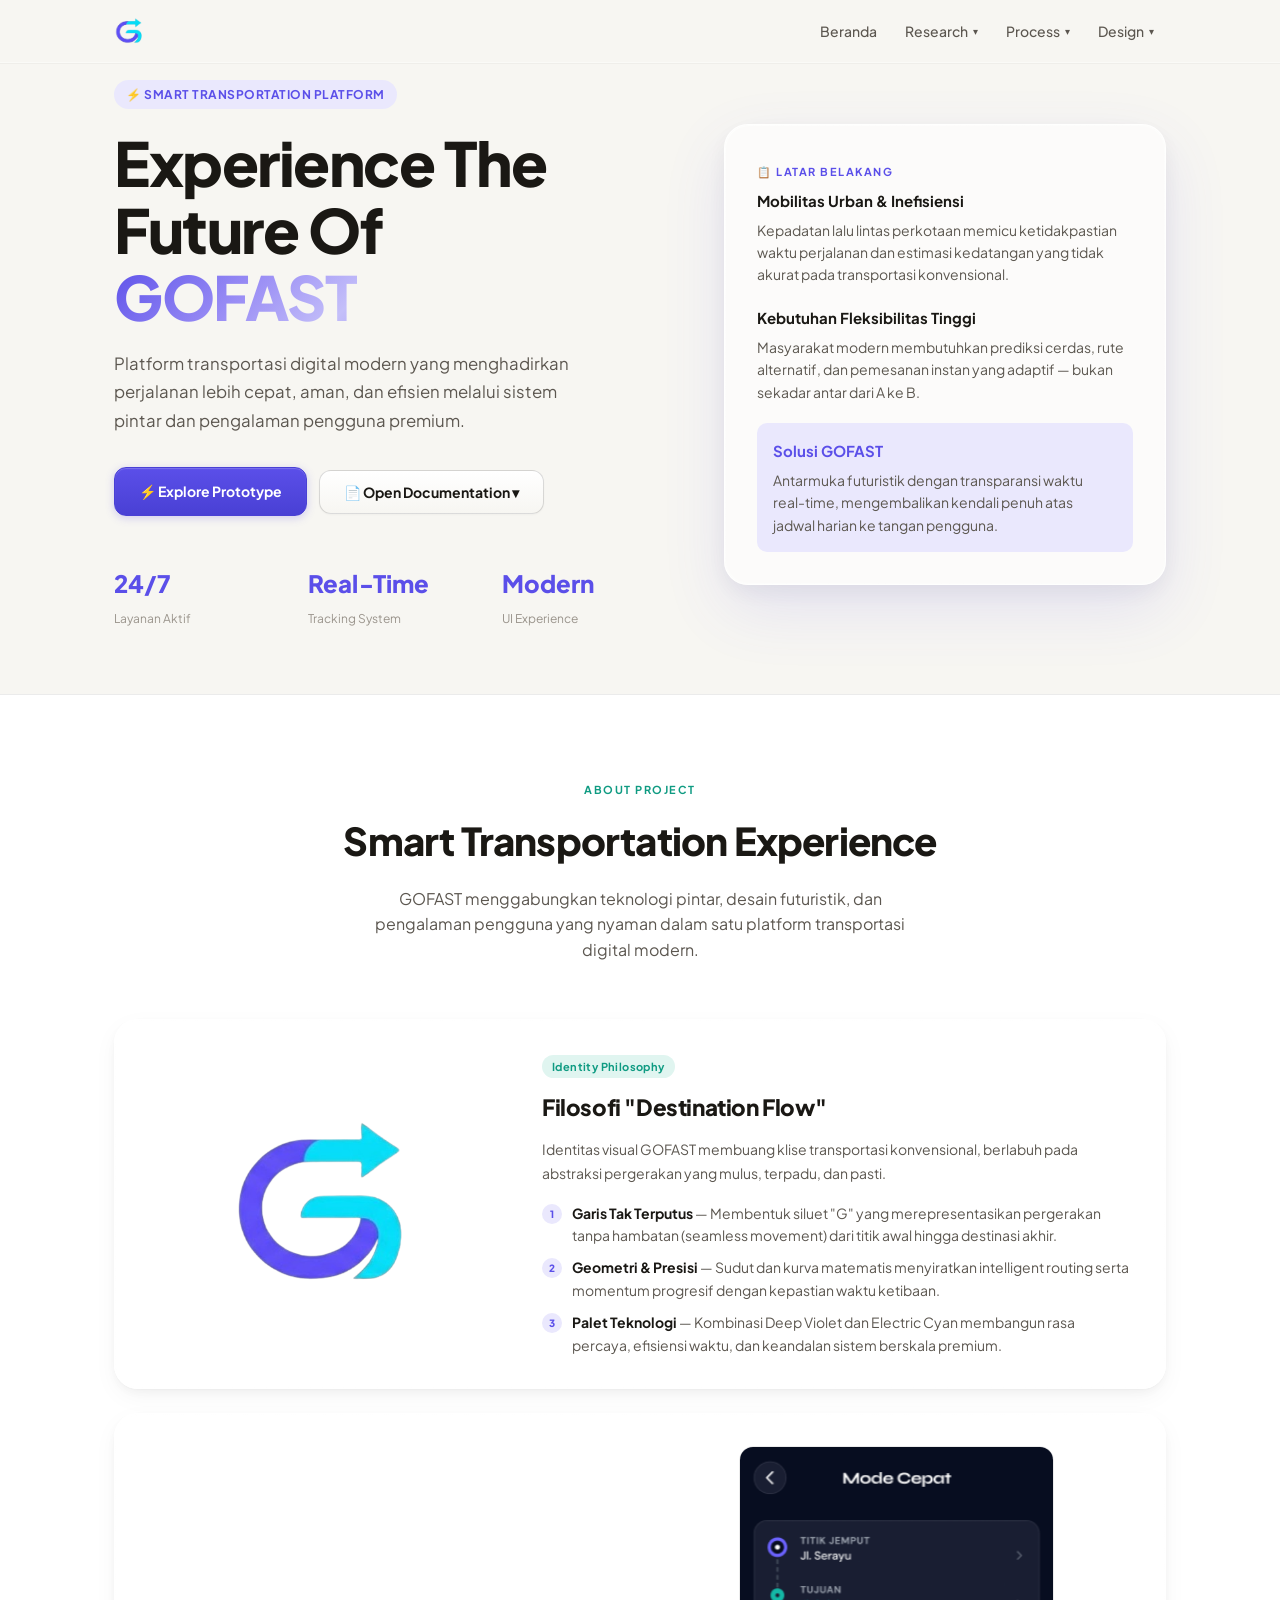
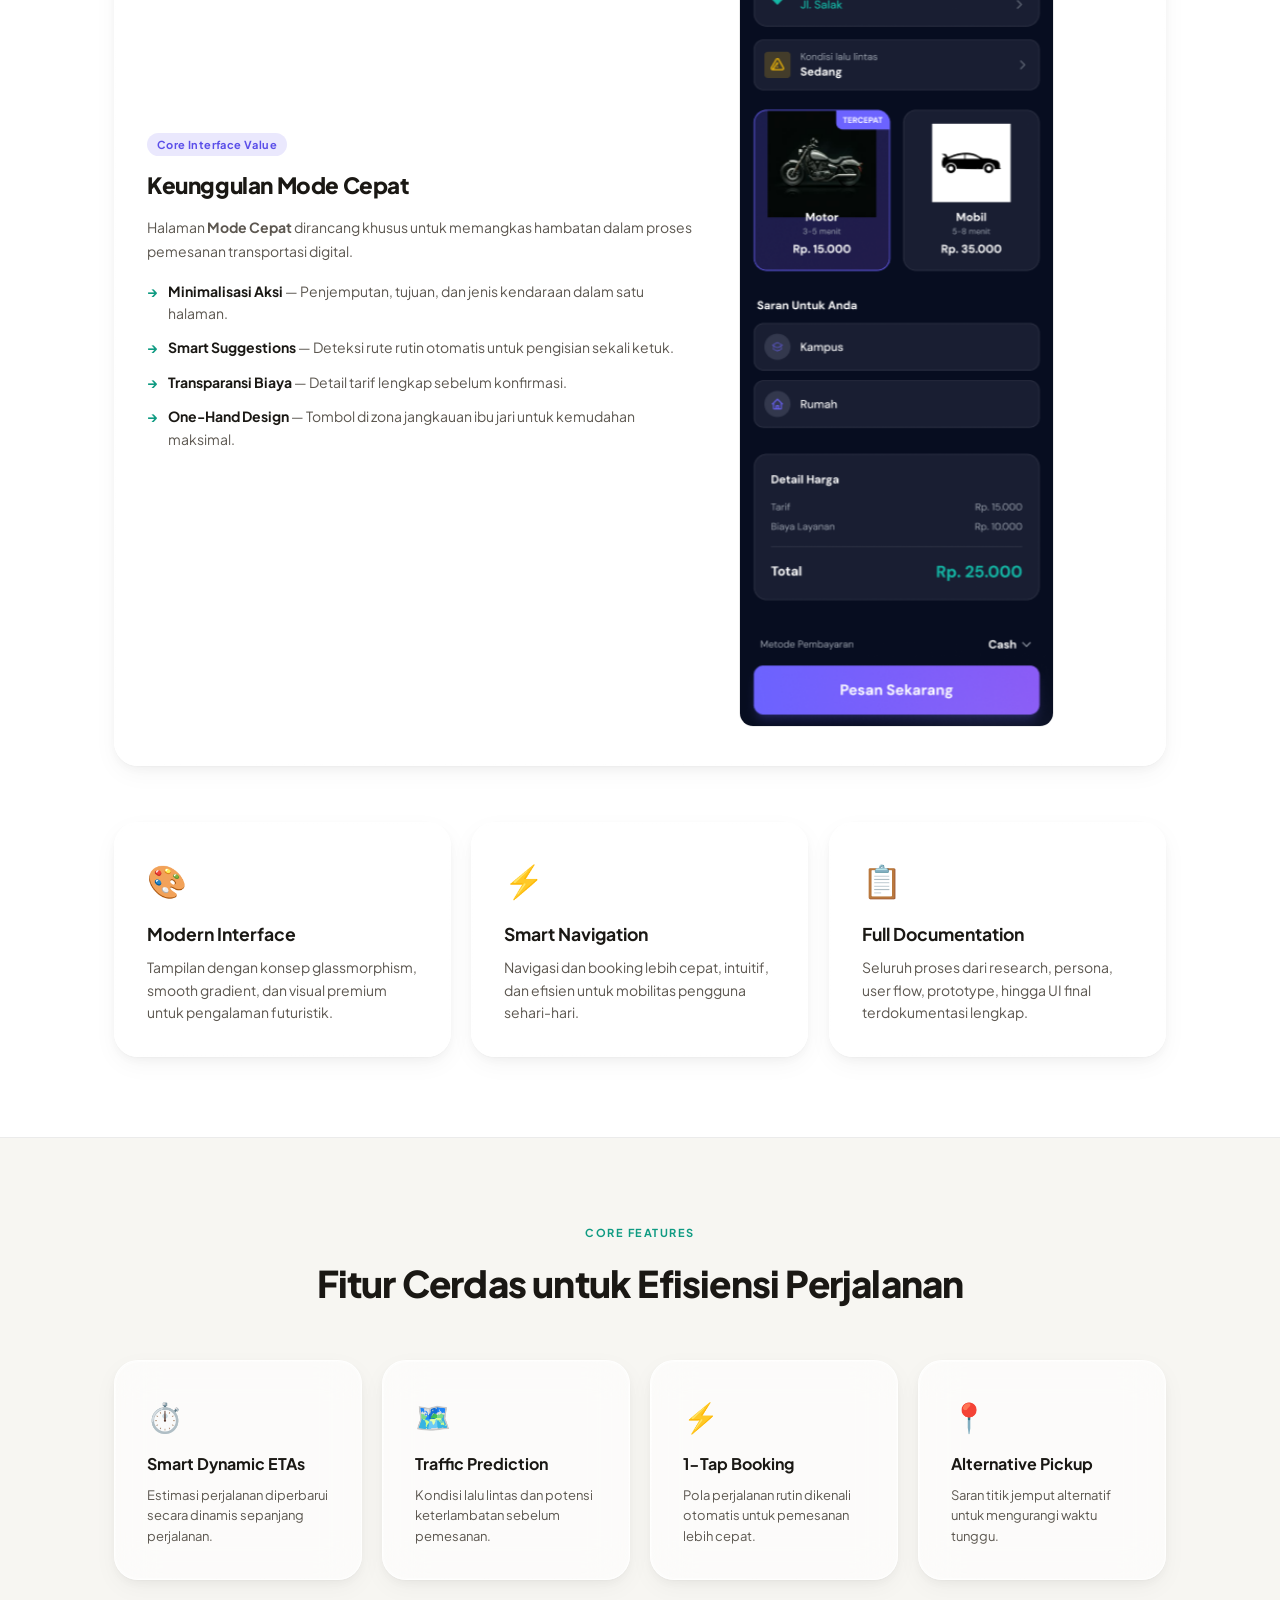
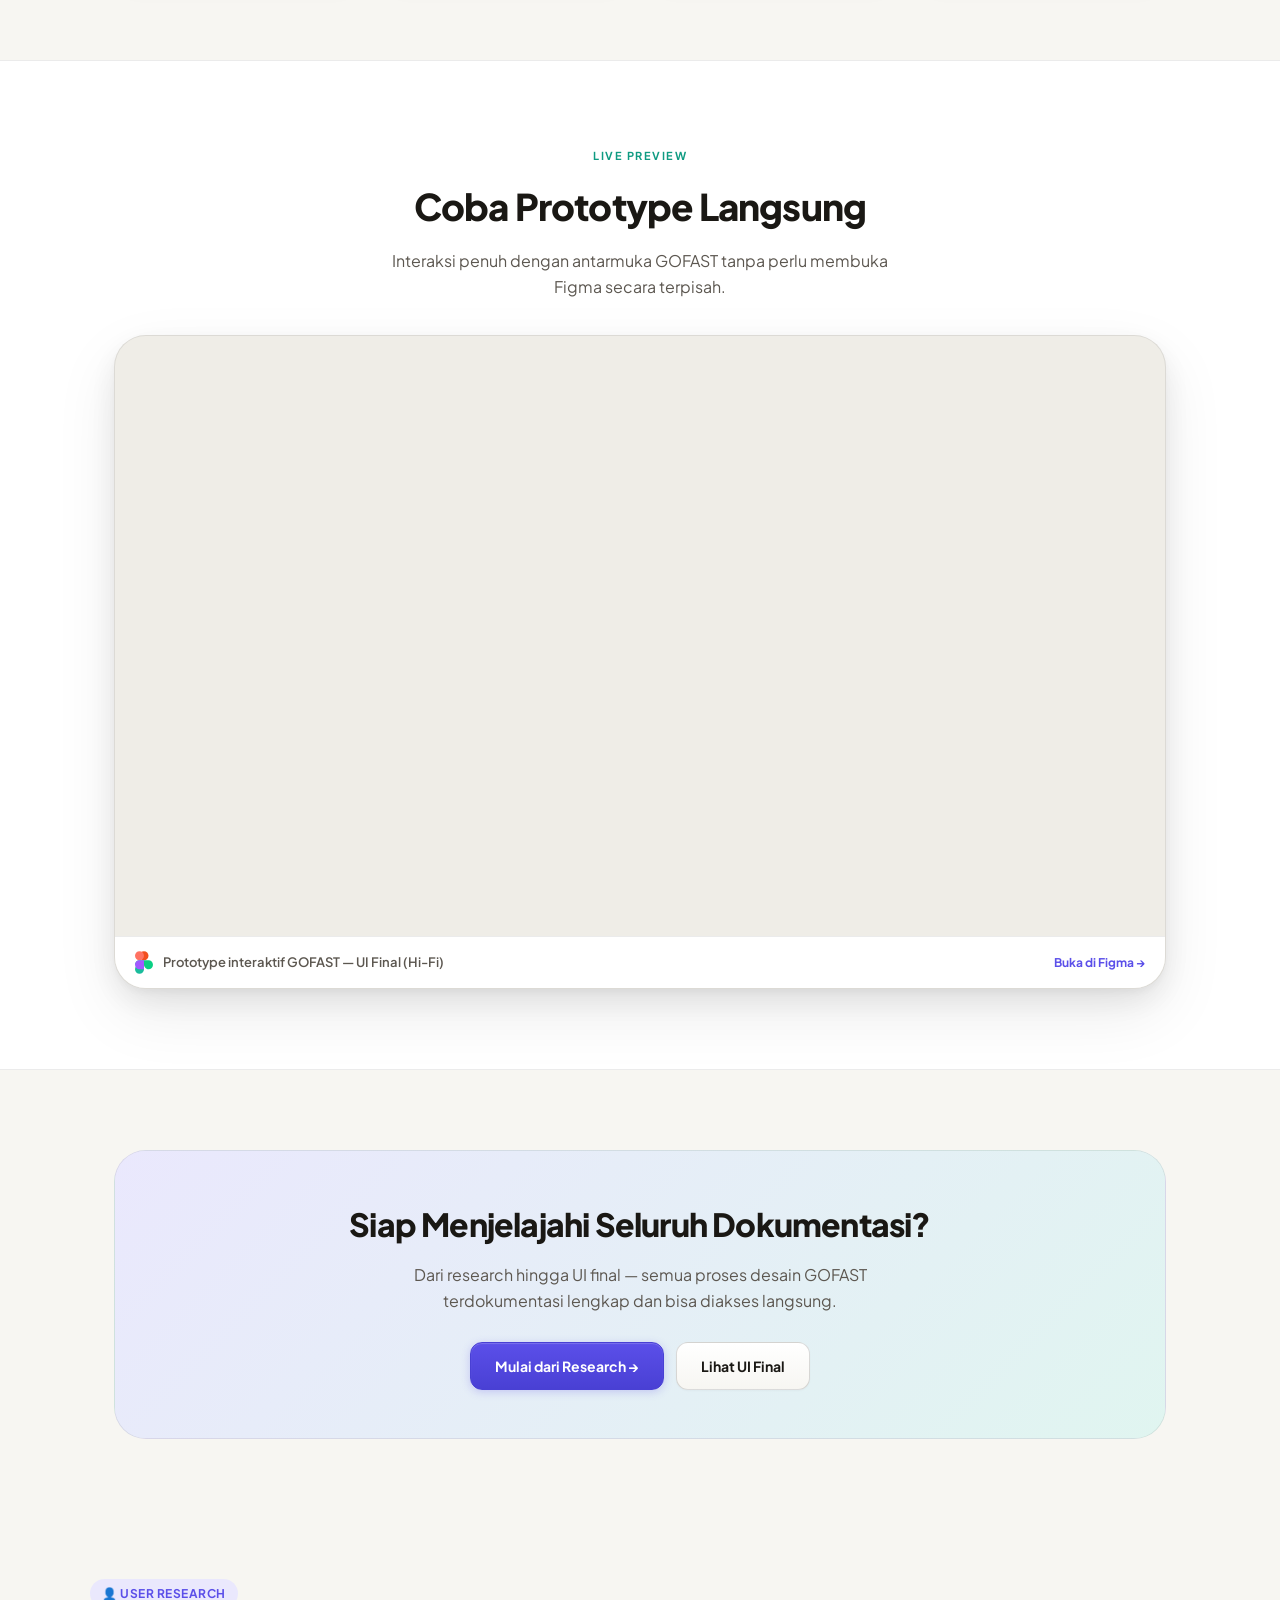
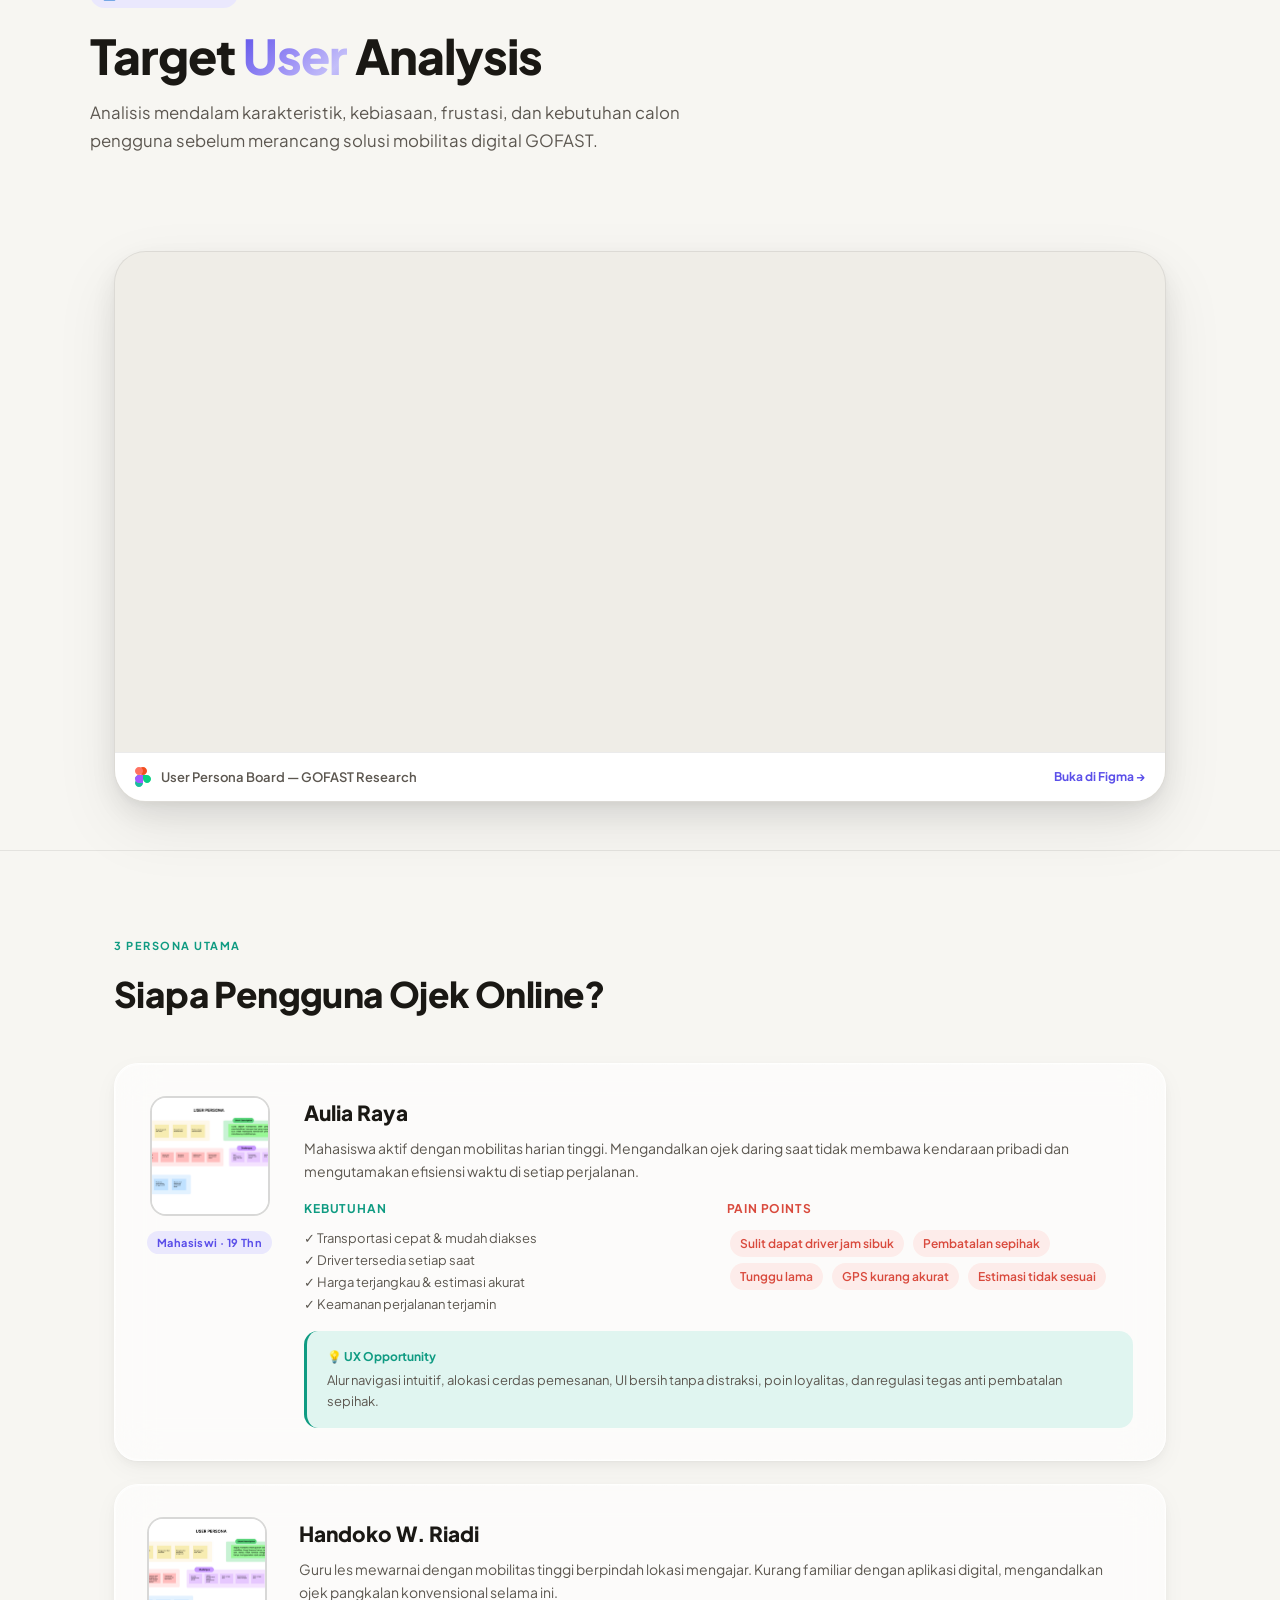
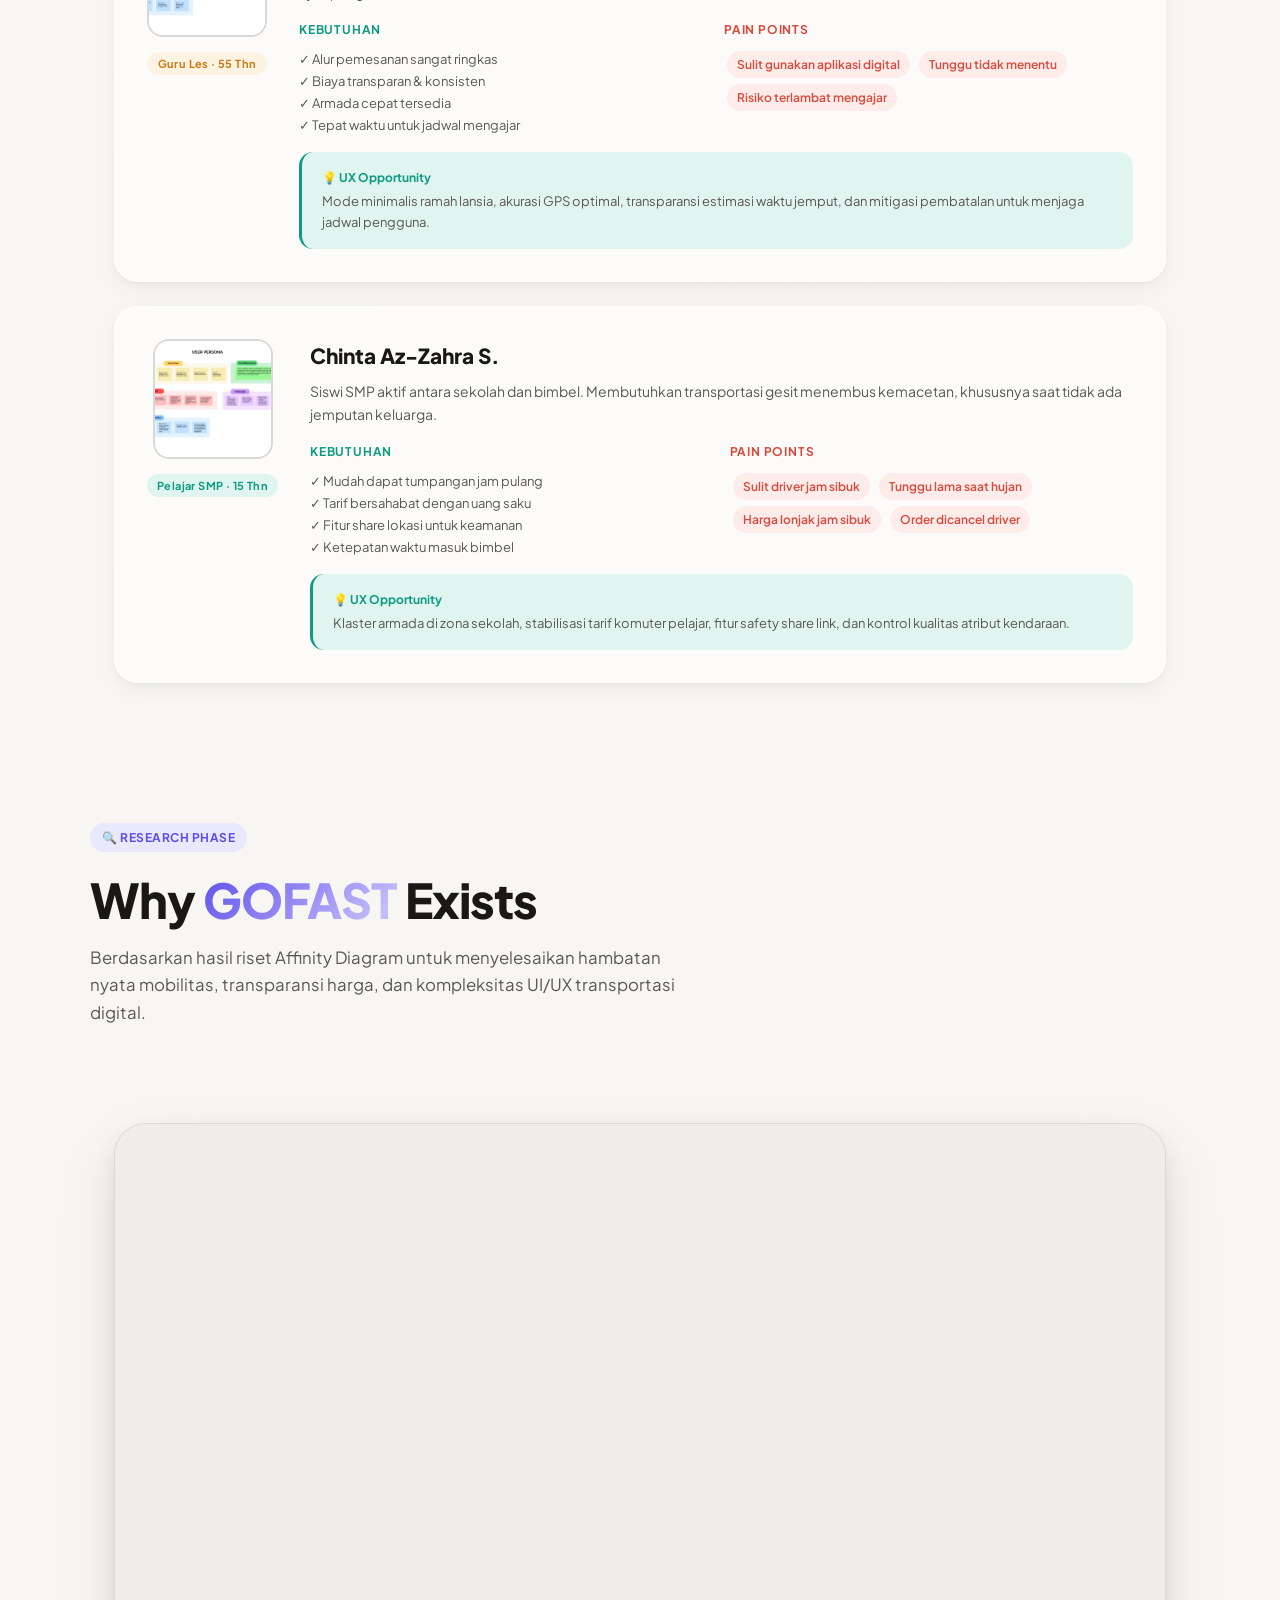
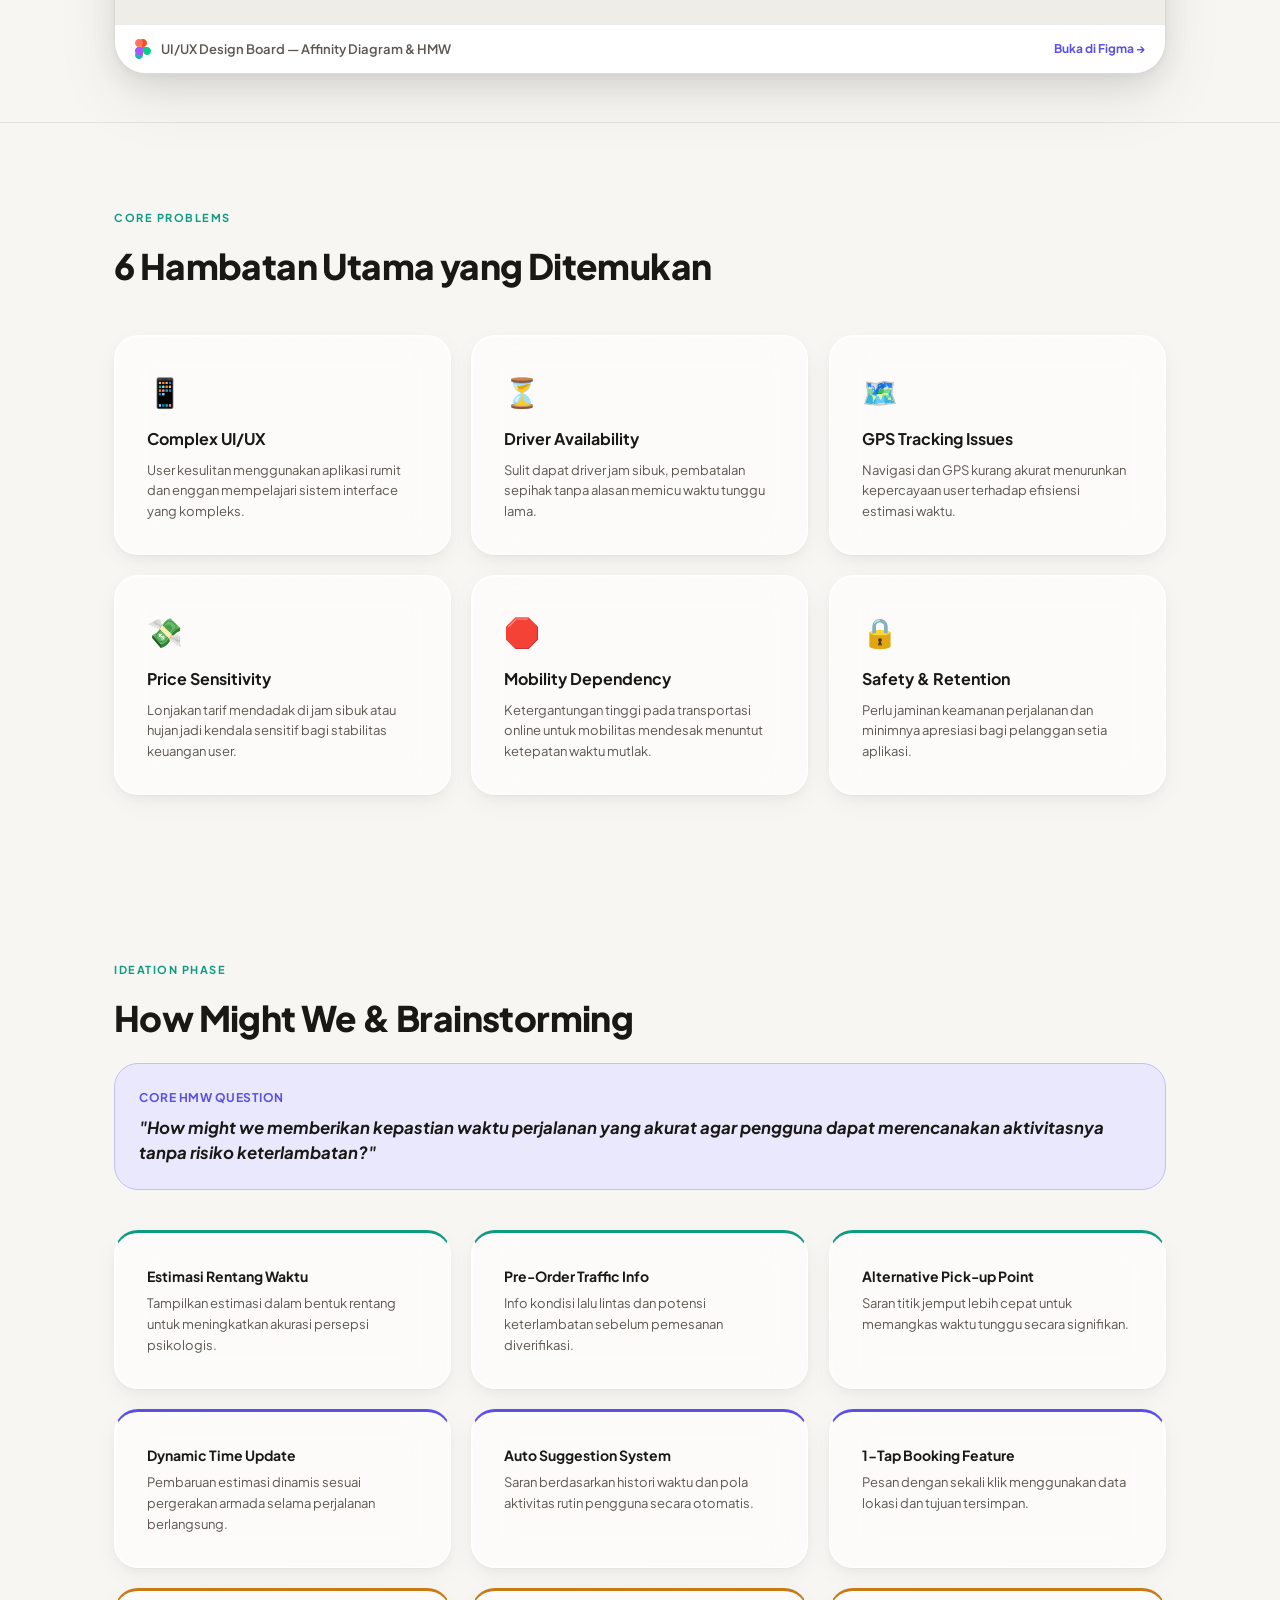
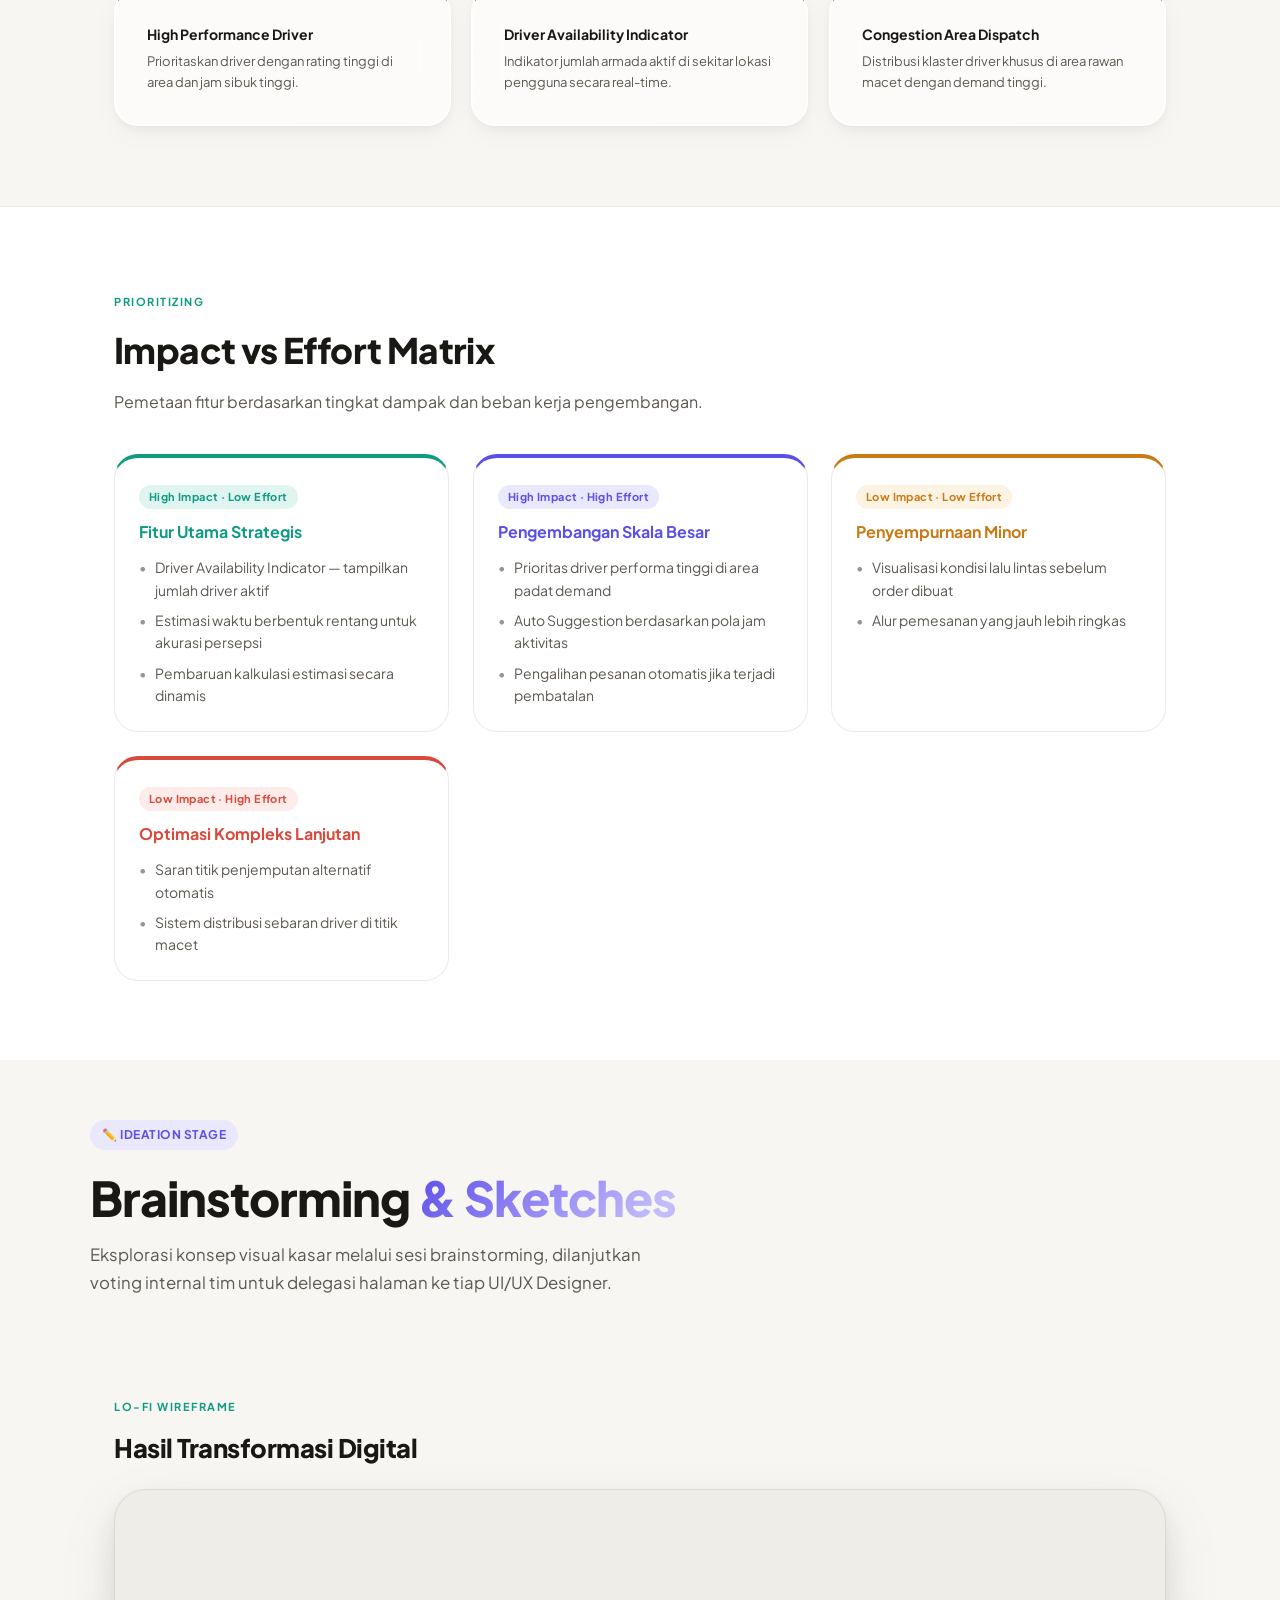
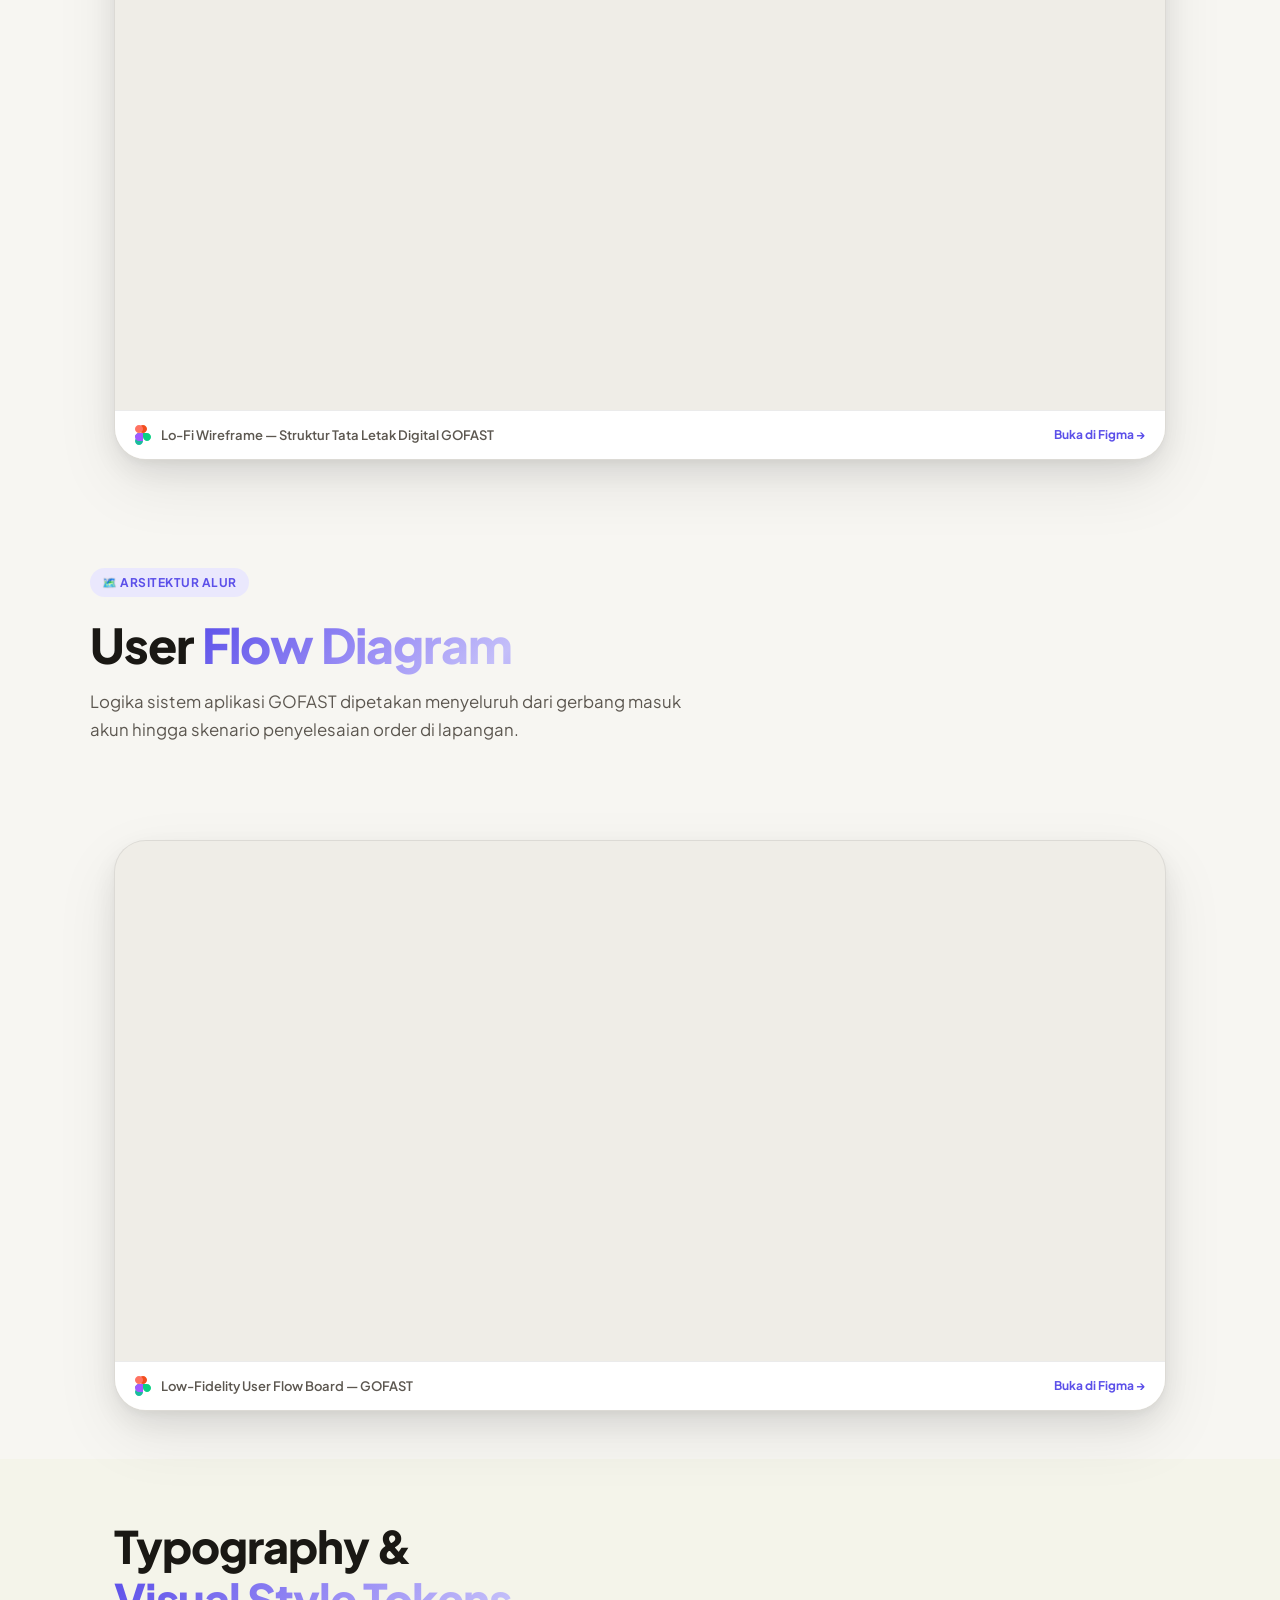
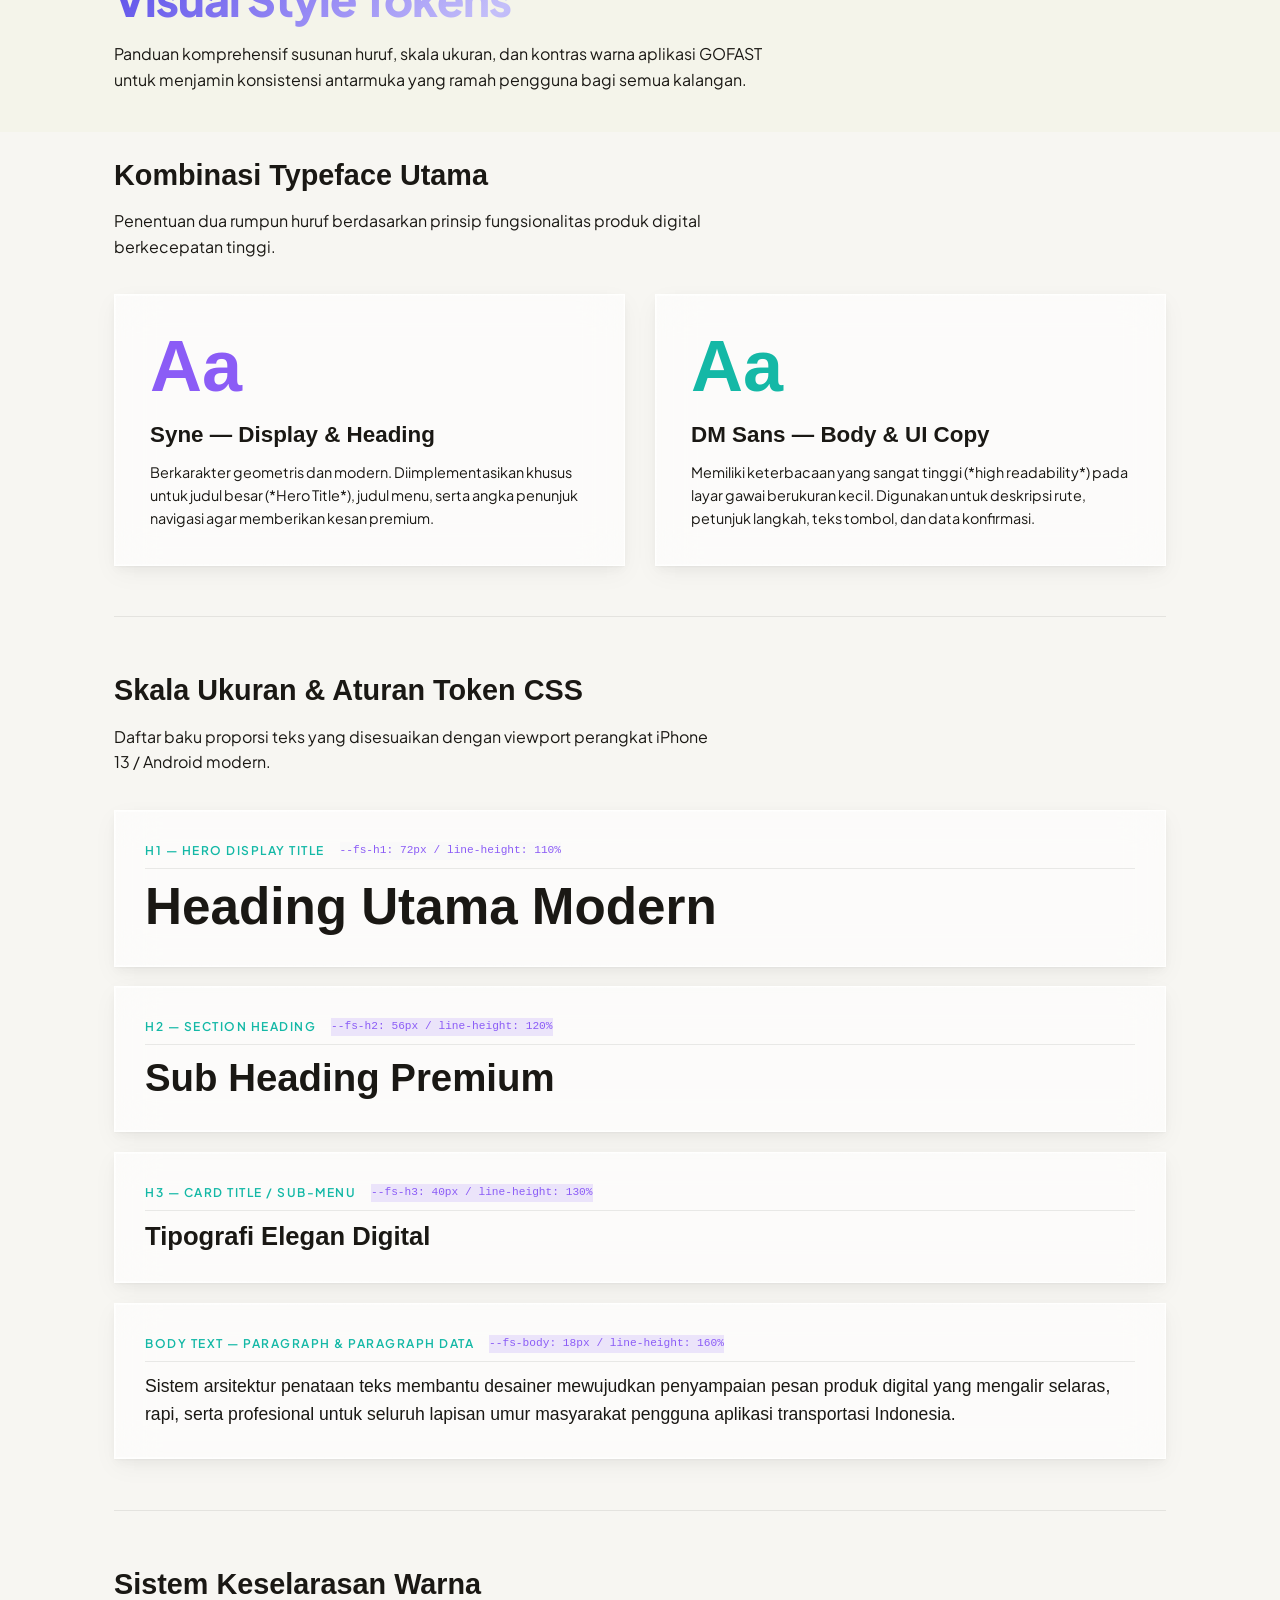
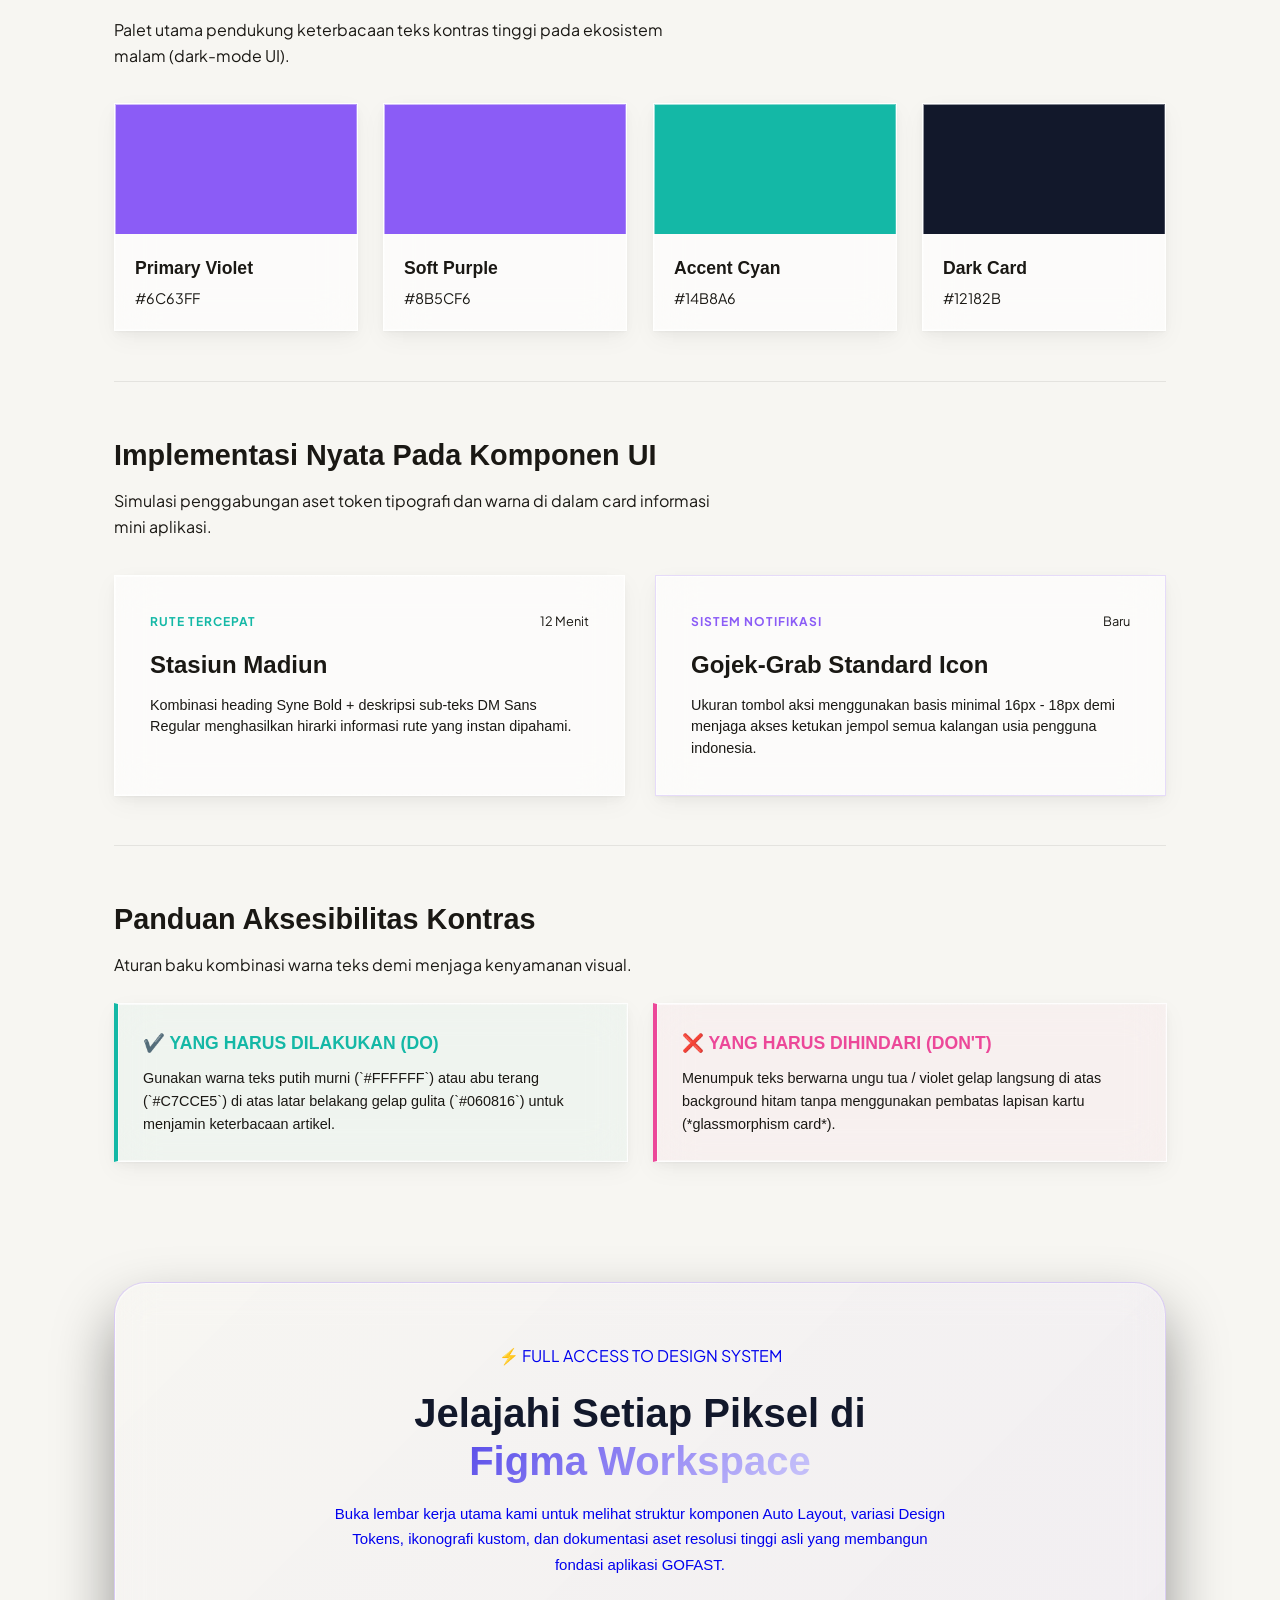
==== commit 0fce0b46: "Update project" ====
--- a/index.html
+++ b/index.html
@@ -3,417 +3,1073 @@
 <head>
   <meta charset="UTF-8">
   <meta name="viewport" content="width=device-width, initial-scale=1.0">
-  <title>GOFAST Documentation</title>
+  <title>GOFAST — Smart Transportation Platform</title>
   <link rel="preconnect" href="https://fonts.googleapis.com">
   <link rel="preconnect" href="https://fonts.gstatic.com" crossorigin>
-  <link href="https://fonts.googleapis.com/css2?family=Syne:wght@400;500;600;700;800&family=DM+Sans:ital,wght@0,300;0,400;0,500;0,600;0,700;1,400&display=swap" rel="stylesheet">
+  <link href="https://fonts.googleapis.com/css2?family=Plus+Jakarta+Sans:wght@300;400;500;600;700;800&family=Instrument+Serif:ital@0;1&display=swap" rel="stylesheet">
   <link rel="stylesheet" href="css/style.css">
-
-  <style>
-    /* Mantra utama anti-bocor horizontal di HP */
-    html, body {
-      max-width: 100%;
-      overflow-x: hidden;
-    }
-
-    /* Mengamankan elemen gambar agar tidak pernah keluar dari jalurnya */
-    img {
-      max-width: 100%;
-      height: auto;
-    }
-
-    /* Pengaman lapisan Header & Tombol Hamburger Menu */
-    .header {
-      z-index: 9999 !important;
-    }
-    .menu-toggle {
-      position: relative !important;
-      z-index: 10000 !important;
-      cursor: pointer !important;
-    }
-
-    /* Perbaikan Layout Dropdown agar tidak memotong box */
-    .dropdown {
-      position: relative;
-      display: inline-block;
-    }
-    .dropdown-content {
-      display: none;
-      position: absolute;
-      right: 0;
-      background-color: #0d0d11;
-      min-width: 280px;
-      box-shadow: 0px 8px 24px rgba(0,0,0,0.5);
-      border: 1px solid var(--border);
-      border-radius: 12px;
-      z-index: 500;
-      padding: 10px;
-    }
-    .dropdown-content.show {
-      display: block !important;
-    }
-
-    /* SCRIPT RESPONSIVE PEMBAAS (BREAKPOINT MOBILE) */
-    @media (max-width: 991px) {
-      /* Paksa susunan Hero Layout dari samping-sampingan jadi atas-bawah */
-      .hero-layout {
-        display: flex !important;
-        flex-direction: column !important;
-        gap: 40px !important;
-      }
-      .hero-text, .hero-card {
-        width: 100% !important;
-        max-width: 100% !important;
-      }
-      /* Sesuaikan susunan kartu filosofi & screenshot */
-      .about-card, .about-card-reverse {
-        display: flex !important;
-        flex-direction: column !important;
-        gap: 25px !important;
-        padding: 25px !important;
-      }
-      .about-image-wrapper, .about-text-wrapper {
-        width: 100% !important;
-      }
-    }
-
-    @media (max-width: 768px) {
-      /* Drawer Navigasi Mobile agar sinkron dengan status kelas .open */
-      .nav-menu.open {
-        display: flex !important;
-        visibility: visible !important;
-        opacity: 1 !important;
-        transform: translateY(0) !important;
-        background: #050816 !important;
-        z-index: 1999 !important;
-      }
-      .nav-menu a {
-        color: #ffffff !important;
-        opacity: 1 !important;
-      }
-      /* Tombol hero biar numpuk rapi kalau layarnya terlalu sempit */
-      .hero-buttons {
-        display: flex !important;
-        flex-direction: column !important;
-        gap: 15px !important;
-        width: 100%;
-      }
-      .btn-primary, .dropdown, #dropdownBtn {
-        width: 100% !important;
-        text-align: center;
-      }
-      .dropdown-content {
-        left: 0 !important;
-        width: 100% !important;
-      }
-      /* Grid Fitur otomatis satu kolom */
-      .cards-grid {
-        grid-template-columns: 1fr !important;
-        gap: 20px !important;
-      }
-      /* Teks mini info agar tidak gepeng */
-      .hero-mini-info {
-        grid-template-columns: repeat(auto-fit, minmax(100px, 1fr)) !important;
-        gap: 15px !important;
-      }
-    }
-  </style>
+  <link rel="stylesheet" href="css/animation.css">
 </head>
 <body>
 
-  <header class="header">
-    <div class="container navbar">
-      <a href="index.html" class="logo">GOFAST</a>
-
-      <button class="menu-toggle" aria-label="Toggle menu" aria-expanded="false">
-        <span></span><span></span><span></span>
-      </button>
-
-      <nav class="nav-menu">
-        <a href="index.html" class="active">Beranda</a>
-        <a href="pages/persona.html">Persona</a>
-        <a href="pages/problem.html">Problem</a>
-        <a href="pages/sketches.html">Sketches</a>
-        <a href="pages/flow.html">User Flow</a>
-        <a href="pages/tipografi.html">Tipografi</a>
-        <a href="pages/uifinal.html">UI Final</a>
-      </nav>
-    </div>
-  </header>
-
-  <section class="hero" style="position: relative; overflow: hidden;">
-    <div class="hero-orb hero-orb-1"></div>
-    <div class="hero-orb hero-orb-2"></div>
-
-    <div class="container hero-layout" style="display: flex; gap: 30px; align-items: center; justify-content: space-between;">
+<header class="header">
+  <div class="container navbar">
+    <a href="index.html" class="logo">
+      <img src="/image/logo.WebP" alt="GOFAST Logo" class="logo-img">
+    </a>
+    
+    <button class="menu-toggle" aria-label="Toggle menu">
+      <span></span><span></span><span></span>
+    </button>
+    
+    <nav class="nav-menu">
+      <a href="#beranda"><span class="drop-icon"></span> Beranda</a>
       
-      <div class="hero-text" style="flex: 1; max-width: 55%;">
-        <div class="hero-badge" style="display: inline-block; margin-bottom: 15px;">
-          Smart Transportation Platform
-        </div>
-
-        <h1 style="font-size: clamp(2rem, 4vw, 3.2rem); line-height: 1.2; margin-bottom: 20px; font-family: 'Syne', sans-serif;">
-          Experience The Future Of<br>
+      <div class="nav-dropdown">
+        <button class="nav-dropbtn">Research <span class="drop-chevron">▾</span></button>
+        <div class="nav-dropdown-content">
+          <a href="#persona"><span class="drop-icon">👤</span> Persona</a>
+          <a href="#problem"><span class="drop-icon">🔍</span> Problem Statement</a>
+        </div>
+      </div>
+      
+      <div class="nav-dropdown">
+        <button class="nav-dropbtn">Process <span class="drop-chevron">▾</span></button>
+        <div class="nav-dropdown-content">
+          <a href="#sketches"><span class="drop-icon">✏️</span> Sketches</a>
+          <a href="#flow"><span class="drop-icon">🗺️</span> User Flow</a>
+        </div>
+      </div>
+      
+      <div class="nav-dropdown">
+        <button class="nav-dropbtn">Design <span class="drop-chevron">▾</span></button>
+        <div class="nav-dropdown-content">
+          <a href="#tipografi"><span class="drop-icon">🔤</span> Tipografi</a>
+          <a href="#uifinal"><span class="drop-icon">🎨</span> UI Final</a>
+        </div>
+      </div>
+    </nav>
+  </div>
+</header>
+<!-- HERO -->
+<section style="padding: 80px 0 64px;">
+<section id="beranda"></section>
+  <div class="container">
+    <div class="hero-layout" style="display: flex; gap: 48px; align-items: center;">
+      <div class="hero-text" style="flex: 1; max-width: 56%;">
+        <div class="hero-eyebrow">⚡ Smart Transportation Platform</div>
+        <h1 style="font-size: clamp(2.4rem, 5vw, 3.8rem); font-weight: 800; line-height: 1.1; letter-spacing: -1.5px; margin-bottom: 20px;">
+          Experience The<br>Future Of<br>
           <span class="gradient-text">GOFAST</span>
         </h1>
-
-        <p class="hero-desc" style="font-family: 'DM Sans', sans-serif; font-size: 1rem; line-height: 1.6; margin-bottom: 30px; color: var(--muted);">
-          GOFAST adalah platform transportasi digital modern yang menghadirkan pengalaman perjalanan lebih cepat, aman, dan efisien melalui desain futuristik, sistem pintar, dan pengalaman pengguna premium.
+        <p style="color: var(--text-2); font-size: 1.05rem; line-height: 1.7; margin-bottom: 32px; max-width: 480px;">
+          Platform transportasi digital modern yang menghadirkan perjalanan lebih cepat, aman, dan efisien melalui sistem pintar dan pengalaman pengguna premium.
         </p>
-
-        <div class="hero-buttons" style="display: flex; gap: 15px; align-items: center; margin-bottom: 40px; flex-wrap: wrap;">
-          <a href="https://www.figma.com/proto/zeWfDdqE2L9W0G9Yodgt2X/Untitled?node-id=0-1&t=uQu8qkPmfVfUbeEe-1" target="_blank" class="btn-primary" style="text-decoration: none; display: inline-block;">
+        <div class="hero-buttons" style="display: flex; gap: 12px; align-items: center; flex-wrap: wrap; margin-bottom: 48px;">
+          <a href="https://www.figma.com/proto/zeWfDdqE2L9W0G9Yodgt2X/Untitled?node-id=0-1&t=uQu8qkPmfVfUbeEe-1" target="_blank" class="btn btn-primary">
             ⚡ Explore Prototype
           </a>
-
-          <div class="dropdown">
-            <button type="button" class="btn-secondary" id="dropdownBtn" style="cursor: pointer;">
-              📄 Open Documentation
-            </button>
-            
-            <div class="dropdown-content" id="dropdownMenu">
-              <a href="https://www.figma.com/design/Y3NHLR5LgUpNu5y3gUyGEd/UI-UX-DESIGN?node-id=270-38&p=f&t=9uHP1MUr9zSFLrHZ-0" target="_blank" class="dropdown-item" style="text-decoration: none; display: block; margin-bottom: 10px;">
-                <span class="opt-title" style="display: block; font-weight: 700; color: #fff; font-size: 14px;">Opsi 1: Design & Wireframe</span>
-                <span class="opt-desc" style="display: block; font-size: 11px; color: var(--muted);">Data riset, Crazy Design, dan Low-Fidelity layout.</span>
+          <div class="hero-dropdown">
+            <button class="btn btn-outline" id="docBtn">📄 Open Documentation ▾</button>
+            <div class="hero-dropdown-menu" id="docMenu">
+              <a href="https://www.figma.com/design/Y3NHLR5LgUpNu5y3gUyGEd/UI-UX-DESIGN?node-id=270-38" target="_blank" class="dropdown-link">
+                <span class="opt-title">Design & Wireframe</span>
+                <span class="opt-desc">Riset, Crazy Design, dan Lo-Fi layout</span>
               </a>
-              <a href="https://www.figma.com/board/tk6ZVI2sdPOY2IP51L4pbr/LOW-FIDELITY?node-id=0-1&p=f&t=aWBiuvXx0p4Ex2Sm-0" target="_blank" class="dropdown-item" style="text-decoration: none; display: block; margin-bottom: 10px;">
-                <span class="opt-title" style="display: block; font-weight: 700; color: #fff; font-size: 14px;">Opsi 2: User Flow Aplikasi</span>
-                <span class="opt-desc" style="display: block; font-size: 11px; color: var(--muted);">Alur perjalanan pengguna dan logika sistem.</span>
+              <a href="https://www.figma.com/board/tk6ZVI2sdPOY2IP51L4pbr/LOW-FIDELITY" target="_blank" class="dropdown-link">
+                <span class="opt-title">User Flow Aplikasi</span>
+                <span class="opt-desc">Alur perjalanan pengguna dan logika sistem</span>
               </a>
-              <a href="https://www.figma.com/design/zeWfDdqE2L9W0G9Yodgt2X/Untitled?node-id=0-1&p=f&t=uQu8qkPmfVfUbeEe-0" target="_blank" class="dropdown-item" style="text-decoration: none; display: block;">
-                <span class="opt-title" style="display: block; font-weight: 700; color: #fff; font-size: 14px;">Opsi 3: UI Final</span>
-                <span class="opt-desc" style="display: block; font-size: 11px; color: var(--muted);">Tampilan UI Final.</span>
+              <a href="https://www.figma.com/design/zeWfDdqE2L9W0G9Yodgt2X/Untitled" target="_blank" class="dropdown-link">
+                <span class="opt-title">UI Final</span>
+                <span class="opt-desc">Tampilan High-Fidelity akhir</span>
               </a>
             </div>
           </div>
         </div>
-
-        <div class="hero-mini-info" style="display: grid; grid-template-columns: repeat(3, 1fr); gap: 20px;">
-          <div class="mini-info-card">
-            <h4 style="font-family: 'Syne', sans-serif; margin: 0 0 4px 0;">24/7</h4>
-            <span style="font-size: 12px; color: var(--muted);">Layanan Aktif</span>
-          </div>
-          <div class="mini-info-card">
-            <h4 style="font-family: 'Syne', sans-serif; margin: 0 0 4px 0;">Real-Time</h4>
-            <span style="font-size: 12px; color: var(--muted);">Tracking System</span>
-          </div>
-          <div class="mini-info-card">
-            <h4 style="font-family: 'Syne', sans-serif; margin: 0 0 4px 0;">Modern</h4>
-            <span style="font-size: 12px; color: var(--muted);">UI Experience</span>
-          </div>
-        </div>
-      </div>
-
-      <div class="hero-card" style="flex: 1; max-width: 40%; min-width: 280px;">
-        <div class="glass card" style="padding: 30px; border-radius: var(--r-md);">
-          <h3 class="hero-card-title" style="font-family: 'Syne', sans-serif; margin-top: 0; margin-bottom: 20px; font-size: 1.4rem;">
-            Latar Belakang
-          </h3>
-
-          <div class="hero-card-content" style="display: flex; flex-direction: column; gap: 20px;">
-            <div class="bg-item">
-              <h4 style="font-family: 'Syne', sans-serif; margin: 0 0 6px 0; font-size: 1rem; color: #6c63ff;">
-                Mobilitas Urban & Inefisiensi
-              </h4>
-              <p style="margin: 0; font-size: 0.85rem; line-height: 1.5; color: var(--muted);">
-                Kepadatan lalu lintas perkotaan sering kali memicu ketidakpastian waktu perjalanan. Pengguna layanan transportasi konvensional kerap terjebak dalam estimasi kedatangan yang tidak akurat.
-              </p>
+        <div style="display: grid; grid-template-columns: repeat(3, 1fr); gap: 20px;">
+          <div class="mini-stat"><h4>24/7</h4><span>Layanan Aktif</span></div>
+          <div class="mini-stat"><h4>Real‑Time</h4><span>Tracking System</span></div>
+          <div class="mini-stat"><h4>Modern</h4><span>UI Experience</span></div>
+        </div>
+      </div>
+
+      <div class="hero-card" style="flex: 1; max-width: 42%;">
+        <div class="card" style="padding: 32px;">
+          <p class="tag-section" style="color: var(--violet); margin-bottom: 8px;">📋 Latar Belakang</p>
+          <div style="display: flex; flex-direction: column; gap: 20px;">
+            <div>
+              <h4 style="font-weight: 700; font-size: 15px; margin-bottom: 6px; color: var(--text);">Mobilitas Urban & Inefisiensi</h4>
+              <p style="font-size: 14px; color: var(--text-2); line-height: 1.6;">Kepadatan lalu lintas perkotaan memicu ketidakpastian waktu perjalanan dan estimasi kedatangan yang tidak akurat pada transportasi konvensional.</p>
             </div>
-
-            <div class="bg-item">
-              <h4 style="font-family: 'Syne', sans-serif; margin: 0 0 6px 0; font-size: 1rem; color: #6c63ff;">
-                Kebutuhan Fleksibilitas Tinggi
-              </h4>
-              <p style="margin: 0; font-size: 0.85rem; line-height: 1.5; color: var(--muted);">
-                Masyarakat modern membutuhkan platform yang tidak sekadar mengantar dari titik A ke B, melainkan mampu memberikan prediksi cerdas, rute alternatif, dan pemesanan instan yang adaptif.
-              </p>
+            <div>
+              <h4 style="font-weight: 700; font-size: 15px; margin-bottom: 6px; color: var(--text);">Kebutuhan Fleksibilitas Tinggi</h4>
+              <p style="font-size: 14px; color: var(--text-2); line-height: 1.6;">Masyarakat modern membutuhkan prediksi cerdas, rute alternatif, dan pemesanan instan yang adaptif — bukan sekadar antar dari A ke B.</p>
             </div>
-
-            <div class="bg-item">
-              <h4>
-                Solusi Premium GOFAST
-              </h4>
-              <p style="margin: 0; font-size: 0.85rem; line-height: 1.5; color: var(--muted);">
-                Hadir sebagai jembatan teknologi dengan antarmuka futuristik, menghadirkan transparansi waktu secara real-time demi mengembalikan kendali penuh atas jadwal harian ke tangan pengguna.
-              </p>
+            <div style="background: var(--violet-light); border-radius: 10px; padding: 16px;">
+              <h4 style="font-weight: 700; font-size: 15px; margin-bottom: 6px; color: var(--violet);">Solusi GOFAST</h4>
+              <p style="font-size: 14px; color: var(--text-2); line-height: 1.6;">Antarmuka futuristik dengan transparansi waktu real-time, mengembalikan kendali penuh atas jadwal harian ke tangan pengguna.</p>
             </div>
           </div>
         </div>
       </div>
+    </div>
+  </div>
+</section>
+
+<!-- ABOUT PROJECT -->
+<section class="section" style="background: var(--surface); border-top: 1px solid var(--border); border-bottom: 1px solid var(--border);">
+  <div class="container">
+    <div style="text-align: center; margin-bottom: 56px;">
+      <span class="tag-section">About Project</span>
+      <h2 style="font-size: clamp(1.8rem, 3vw, 2.5rem); font-weight: 800; letter-spacing: -0.8px; margin-bottom: 14px;">Smart Transportation Experience</h2>
+      <p style="color: var(--text-2); max-width: 580px; margin: 0 auto;">GOFAST menggabungkan teknologi pintar, desain futuristik, dan pengalaman pengguna yang nyaman dalam satu platform transportasi digital modern.</p>
+    </div>
+
+    <!-- Logo Philosophy -->
+    <div class="card about-card" style="margin-bottom: 24px;">
+      <div class="img-col" style="width: 36%;">
+        <img src="image/logo.WebP" alt="GOFAST Logo" style="max-width: 200px; display: block; margin: 0 auto;">
+      </div>
+    <div class="text-col">
+  <span class="badge badge-teal" style="margin-bottom: 12px;">Identity Philosophy</span>
+  <h3 style="font-size: 1.4rem; font-weight: 800; margin-bottom: 12px; letter-spacing: -0.4px;">Filosofi "Destination Flow"</h3>
+  <p style="color: var(--text-2); font-size: 14px; line-height: 1.7; margin-bottom: 16px;">Identitas visual GOFAST membuang klise transportasi konvensional, berlabuh pada abstraksi pergerakan yang mulus, terpadu, dan pasti.</p>
+  <ul style="list-style: none; padding: 0; display: flex; flex-direction: column; gap: 10px;">
+    <li style="display: flex; gap: 10px; align-items: flex-start; font-size: 14px; color: var(--text-2);">
+      <span style="width: 20px; height: 20px; border-radius: 50%; background: var(--violet-light); color: var(--violet); display: flex; align-items: center; justify-content: center; font-size: 10px; font-weight: 800; flex-shrink: 0; margin-top: 2px;">1</span>
+      <span><strong style="color: var(--text);">Garis Tak Terputus</strong> — Membentuk siluet "G" yang merepresentasikan pergerakan tanpa hambatan (seamless movement) dari titik awal hingga destinasi akhir.</span>
+    </li>
+    <li style="display: flex; gap: 10px; align-items: flex-start; font-size: 14px; color: var(--text-2);">
+      <span style="width: 20px; height: 20px; border-radius: 50%; background: var(--violet-light); color: var(--violet); display: flex; align-items: center; justify-content: center; font-size: 10px; font-weight: 800; flex-shrink: 0; margin-top: 2px;">2</span>
+      <span><strong style="color: var(--text);">Geometri & Presisi</strong> — Sudut dan kurva matematis menyiratkan intelligent routing serta momentum progresif dengan kepastian waktu ketibaan.</span>
+    </li>
+    <li style="display: flex; gap: 10px; align-items: flex-start; font-size: 14px; color: var(--text-2);">
+      <span style="width: 20px; height: 20px; border-radius: 50%; background: var(--violet-light); color: var(--violet); display: flex; align-items: center; justify-content: center; font-size: 10px; font-weight: 800; flex-shrink: 0; margin-top: 2px;">3</span>
+      <span><strong style="color: var(--text);">Palet Teknologi</strong> — Kombinasi Deep Violet dan Electric Cyan membangun rasa percaya, efisiensi waktu, dan keandalan sistem berskala premium.</span>
+    </li>
+  </ul>
+</div>
+    </div>
+
+    <!-- Mode Cepat -->
+    <div class="card about-card reverse" style="margin-bottom: 56px;">
+      <div class="img-col" style="width: 40%;">
+        <img src="image/Screenshot From 2026-05-29 17-46-53.WebP" alt="Mode Cepat" style="width: 80%; border-radius: 14px; border: 1px solid var(--border);">
+      </div>
+      <div class="text-col">
+        <span class="badge badge-violet" style="margin-bottom: 12px;">Core Interface Value</span>
+        <h3 style="font-size: 1.4rem; font-weight: 800; margin-bottom: 12px; letter-spacing: -0.4px;">Keunggulan Mode Cepat</h3>
+        <p style="color: var(--text-2); font-size: 14px; line-height: 1.7; margin-bottom: 16px;">Halaman <strong>Mode Cepat</strong> dirancang khusus untuk memangkas hambatan dalam proses pemesanan transportasi digital.</p>
+        <div style="display: flex; flex-direction: column; gap: 12px;">
+          <div style="display: flex; gap: 10px; font-size: 14px; color: var(--text-2);">
+            <span style="color: var(--teal); font-weight: 700; flex-shrink: 0;">→</span>
+            <span><strong style="color: var(--text);">Minimalisasi Aksi</strong> — Penjemputan, tujuan, dan jenis kendaraan dalam satu halaman.</span>
+          </div>
+          <div style="display: flex; gap: 10px; font-size: 14px; color: var(--text-2);">
+            <span style="color: var(--teal); font-weight: 700; flex-shrink: 0;">→</span>
+            <span><strong style="color: var(--text);">Smart Suggestions</strong> — Deteksi rute rutin otomatis untuk pengisian sekali ketuk.</span>
+          </div>
+          <div style="display: flex; gap: 10px; font-size: 14px; color: var(--text-2);">
+            <span style="color: var(--teal); font-weight: 700; flex-shrink: 0;">→</span>
+            <span><strong style="color: var(--text);">Transparansi Biaya</strong> — Detail tarif lengkap sebelum konfirmasi.</span>
+          </div>
+          <div style="display: flex; gap: 10px; font-size: 14px; color: var(--text-2);">
+            <span style="color: var(--teal); font-weight: 700; flex-shrink: 0;">→</span>
+            <span><strong style="color: var(--text);">One-Hand Design</strong> — Tombol di zona jangkauan ibu jari untuk kemudahan maksimal.</span>
+          </div>
+        </div>
+      </div>
+    </div>
+
+    <!-- Feature Cards -->
+    <div class="grid-3">
+      <div class="card card-hover reveal">
+        <div style="font-size: 2rem; margin-bottom: 14px;">🎨</div>
+        <h3 style="font-weight: 700; font-size: 1.1rem; margin-bottom: 8px;">Modern Interface</h3>
+        <p style="font-size: 14px; color: var(--text-2); line-height: 1.6;">Tampilan dengan konsep glassmorphism, smooth gradient, dan visual premium untuk pengalaman futuristik.</p>
+      </div>
+      <div class="card card-hover reveal">
+        <div style="font-size: 2rem; margin-bottom: 14px;">⚡</div>
+        <h3 style="font-weight: 700; font-size: 1.1rem; margin-bottom: 8px;">Smart Navigation</h3>
+        <p style="font-size: 14px; color: var(--text-2); line-height: 1.6;">Navigasi dan booking lebih cepat, intuitif, dan efisien untuk mobilitas pengguna sehari-hari.</p>
+      </div>
+      <div class="card card-hover reveal">
+        <div style="font-size: 2rem; margin-bottom: 14px;">📋</div>
+        <h3 style="font-weight: 700; font-size: 1.1rem; margin-bottom: 8px;">Full Documentation</h3>
+        <p style="font-size: 14px; color: var(--text-2); line-height: 1.6;">Seluruh proses dari research, persona, user flow, prototype, hingga UI final terdokumentasi lengkap.</p>
+      </div>
+    </div>
+  </div>
+</section>
+
+<!-- CORE FEATURES -->
+<section class="section">
+  <div class="container">
+    <div style="text-align: center; margin-bottom: 48px;">
+      <span class="tag-section">Core Features</span>
+      <h2 style="font-size: clamp(1.8rem, 3vw, 2.3rem); font-weight: 800; letter-spacing: -0.8px;">Fitur Cerdas untuk Efisiensi Perjalanan</h2>
+    </div>
+    <div class="grid-4">
+      <div class="card card-hover reveal">
+        <div style="font-size: 1.8rem; margin-bottom: 12px;">⏱️</div>
+        <h3 style="font-weight: 700; font-size: 1rem; margin-bottom: 8px;">Smart Dynamic ETAs</h3>
+        <p style="font-size: 13px; color: var(--text-2); line-height: 1.6;">Estimasi perjalanan diperbarui secara dinamis sepanjang perjalanan.</p>
+      </div>
+      <div class="card card-hover reveal">
+        <div style="font-size: 1.8rem; margin-bottom: 12px;">🗺️</div>
+        <h3 style="font-weight: 700; font-size: 1rem; margin-bottom: 8px;">Traffic Prediction</h3>
+        <p style="font-size: 13px; color: var(--text-2); line-height: 1.6;">Kondisi lalu lintas dan potensi keterlambatan sebelum pemesanan.</p>
+      </div>
+      <div class="card card-hover reveal">
+        <div style="font-size: 1.8rem; margin-bottom: 12px;">⚡</div>
+        <h3 style="font-weight: 700; font-size: 1rem; margin-bottom: 8px;">1-Tap Booking</h3>
+        <p style="font-size: 13px; color: var(--text-2); line-height: 1.6;">Pola perjalanan rutin dikenali otomatis untuk pemesanan lebih cepat.</p>
+      </div>
+      <div class="card card-hover reveal">
+        <div style="font-size: 1.8rem; margin-bottom: 12px;">📍</div>
+        <h3 style="font-weight: 700; font-size: 1rem; margin-bottom: 8px;">Alternative Pickup</h3>
+        <p style="font-size: 13px; color: var(--text-2); line-height: 1.6;">Saran titik jemput alternatif untuk mengurangi waktu tunggu.</p>
+      </div>
+    </div>
+  </div>
+</section>
+
+<!-- LIVE PROTOTYPE EMBED -->
+<section class="section" style="background: var(--surface); border-top: 1px solid var(--border); border-bottom: 1px solid var(--border);">
+  <div class="container">
+    <div style="text-align: center; margin-bottom: 36px;">
+      <span class="tag-section">Live Preview</span>
+      <h2 style="font-size: clamp(1.8rem, 3vw, 2.3rem); font-weight: 800; letter-spacing: -0.8px; margin-bottom: 12px;">Coba Prototype Langsung</h2>
+      <p style="color: var(--text-2); max-width: 500px; margin: 0 auto;">Interaksi penuh dengan antarmuka GOFAST tanpa perlu membuka Figma secara terpisah.</p>
+    </div>
+    <div class="figma-embed-wrap">
+      <iframe
+        style="border: none; border-radius: var(--r-xl);"
+        width="100%"
+        height="600"
+        src="https://www.figma.com/embed?embed_host=share&url=https%3A%2F%2Fwww.figma.com%2Fproto%2FzeWfDdqE2L9W0G9Yodgt2X%2FUntitled%3Fnode-id%3D0-1%26t%3DuQu8qkPmfVfUbeEe-1"
+        allowfullscreen>
+      </iframe>
+      <div class="figma-label">
+        <svg width="18" height="27" viewBox="0 0 18 27" fill="none"><path d="M4.5 6.75C4.5 4.26 6.51 2.25 9 2.25C11.49 2.25 13.5 4.26 13.5 6.75C13.5 9.24 11.49 11.25 9 11.25C6.51 11.25 4.5 9.24 4.5 6.75Z" fill="#F24E1E"/><path d="M0 6.75C0 4.26 2.01 2.25 4.5 2.25C6.99 2.25 9 4.26 9 6.75C9 9.24 6.99 11.25 4.5 11.25C2.01 11.25 0 9.24 0 6.75Z" fill="#FF7262"/><path d="M0 15.75C0 13.26 2.01 11.25 4.5 11.25H9V20.25C9 22.74 6.99 24.75 4.5 24.75C2.01 24.75 0 22.74 0 20.25C0 17.76 2.01 15.75 4.5 15.75Z" fill="#1ABC9C"/><path d="M9 11.25H13.5C15.99 11.25 18 13.26 18 15.75C18 18.24 15.99 20.25 13.5 20.25C11.49 20.25 9 18.24 9 15.75V11.25Z" fill="#0ACF83"/><path d="M0 15.75C0 13.26 2.01 11.25 4.5 11.25H9V20.25H4.5C2.01 20.25 0 18.24 0 15.75Z" fill="#A259FF"/></svg>
+        <span>Prototype interaktif GOFAST — UI Final (Hi-Fi)</span>
+        <a href="https://www.figma.com/proto/zeWfDdqE2L9W0G9Yodgt2X/Untitled?node-id=0-1" target="_blank" style="margin-left: auto; color: var(--violet); font-size: 12px; font-weight: 700; text-decoration: none;">Buka di Figma →</a>
+      </div>
+    </div>
+  </div>
+</section>
+
+<!-- CTA -->
+<section class="section">
+  <div class="container">
+    <div class="cta-box">
+      <h2 style="font-weight: 800; letter-spacing: -0.8px;">Siap Menjelajahi Seluruh Dokumentasi?</h2>
+      <p style="color: var(--text-2); margin: 12px auto 28px; max-width: 500px;">Dari research hingga UI final — semua proses desain GOFAST terdokumentasi lengkap dan bisa diakses langsung.</p>
+      <div style="display: flex; gap: 12px; justify-content: center; flex-wrap: wrap;">
+        <a href="#persona" class="btn btn-primary">Mulai dari Research →</a>
+        <a href="#uifinal" class="btn btn-outline">Lihat UI Final</a>
+      </div>
+    </div>
+  </div>
+</section>
+
+<section id="persona"></section>
+<div class="page-hero container">
+  <div class="hero-eyebrow">👤 User Research</div>
+  <h1>Target <span class="gradient-text">User</span> Analysis</h1>
+  <p class="lead">Analisis mendalam karakteristik, kebiasaan, frustasi, dan kebutuhan calon pengguna sebelum merancang solusi mobilitas digital GOFAST.</p>
+</div>
+
+<!-- FIGMA EMBED PERSONA -->
+<section class="section-sm">
+  <div class="container">
+    <div class="figma-embed-wrap">
+      <iframe
+        style="border: none;"
+        width="100%"
+        height="500"
+        src="https://www.figma.com/embed?embed_host=share&url=https%3A%2F%2Fwww.figma.com%2Fdesign%2FFCQY362zeKtdaufTGIvnOE%2FUntitled%3Fnode-id%3D0-1%26t%3Dr6fqJ6A4yxlJoZZf-1"
+        allowfullscreen>
+      </iframe>
+      <div class="figma-label">
+        <svg width="16" height="24" viewBox="0 0 18 27" fill="none"><path d="M4.5 6.75C4.5 4.26 6.51 2.25 9 2.25C11.49 2.25 13.5 4.26 13.5 6.75C13.5 9.24 11.49 11.25 9 11.25C6.51 11.25 4.5 9.24 4.5 6.75Z" fill="#F24E1E"/><path d="M0 6.75C0 4.26 2.01 2.25 4.5 2.25C6.99 2.25 9 4.26 9 6.75C9 9.24 6.99 11.25 4.5 11.25C2.01 11.25 0 9.24 0 6.75Z" fill="#FF7262"/><path d="M0 15.75C0 13.26 2.01 11.25 4.5 11.25H9V20.25C9 22.74 6.99 24.75 4.5 24.75C2.01 24.75 0 22.74 0 20.25C0 17.76 2.01 15.75 4.5 15.75Z" fill="#1ABC9C"/><path d="M9 11.25H13.5C15.99 11.25 18 13.26 18 15.75C18 18.24 15.99 20.25 13.5 20.25C11.49 20.25 9 18.24 9 15.75V11.25Z" fill="#0ACF83"/><path d="M0 15.75C0 13.26 2.01 11.25 4.5 11.25H9V20.25H4.5C2.01 20.25 0 18.24 0 15.75Z" fill="#A259FF"/></svg>
+        <span>User Persona Board — GOFAST Research</span>
+        <a href="https://www.figma.com/design/FCQY362zeKtdaufTGIvnOE/Untitled?node-id=0-1" target="_blank" style="margin-left:auto; color:var(--violet); font-size:12px; font-weight:700; text-decoration:none;">Buka di Figma →</a>
+      </div>
+    </div>
+  </div>
+</section>
+
+<section class="section" style="border-top: 1px solid var(--border);">
+  <div class="container">
+    <div style="margin-bottom: 40px;">
+      <span class="tag-section">3 Persona Utama</span>
+      <h2 style="font-size: clamp(1.6rem,3vw,2.2rem); font-weight: 800; letter-spacing: -0.6px;">Siapa Pengguna Ojek Online?</h2>
+    </div>
+
+    <div style="display: flex; flex-direction: column; gap: 24px;">
+
+      <!-- Persona 1 -->
+      <div class="card reveal">
+        <div class="persona-card">
+          <div style="flex-shrink: 0; text-align: center;">
+            <img src="/image/USER PERSONA 1.WebP" alt="Aulia Raya" class="persona-avatar">
+            <span class="badge badge-violet" style="display: block; margin-top: 8px;">Mahasiswi · 19 Thn</span>
+          </div>
+          <div style="flex: 1;">
+            <h3 style="font-size: 1.3rem; font-weight: 800; margin-bottom: 8px;">Aulia Raya</h3>
+            <p style="font-size: 14px; color: var(--text-2); line-height: 1.65; margin-bottom: 16px;">Mahasiswa aktif dengan mobilitas harian tinggi. Mengandalkan ojek daring saat tidak membawa kendaraan pribadi dan mengutamakan efisiensi waktu di setiap perjalanan.</p>
+            <div style="display: grid; grid-template-columns: 1fr 1fr; gap: 16px; margin-bottom: 16px;">
+              <div>
+                <p style="font-size: 12px; font-weight: 700; color: var(--teal); text-transform: uppercase; letter-spacing: 0.8px; margin-bottom: 8px;">Kebutuhan</p>
+                <ul style="list-style: none; padding: 0; font-size: 13px; color: var(--text-2); line-height: 1.7;">
+                  <li>✓ Transportasi cepat & mudah diakses</li>
+                  <li>✓ Driver tersedia setiap saat</li>
+                  <li>✓ Harga terjangkau & estimasi akurat</li>
+                  <li>✓ Keamanan perjalanan terjamin</li>
+                </ul>
+              </div>
+              <div>
+                <p style="font-size: 12px; font-weight: 700; color: var(--red); text-transform: uppercase; letter-spacing: 0.8px; margin-bottom: 8px;">Pain Points</p>
+                <div>
+                  <span class="pain-tag">Sulit dapat driver jam sibuk</span>
+                  <span class="pain-tag">Pembatalan sepihak</span>
+                  <span class="pain-tag">Tunggu lama</span>
+                  <span class="pain-tag">GPS kurang akurat</span>
+                  <span class="pain-tag">Estimasi tidak sesuai</span>
+                </div>
+              </div>
+            </div>
+            <div class="opp-box">
+              <p style="font-size: 12px; font-weight: 700; color: var(--teal); margin-bottom: 4px;">💡 UX Opportunity</p>
+              <p style="font-size: 13px; color: var(--text-2); line-height: 1.6;">Alur navigasi intuitif, alokasi cerdas pemesanan, UI bersih tanpa distraksi, poin loyalitas, dan regulasi tegas anti pembatalan sepihak.</p>
+            </div>
+          </div>
+        </div>
+      </div>
+
+      <!-- Persona 2 -->
+      <div class="card reveal">
+        <div class="persona-card">
+          <div style="flex-shrink: 0; text-align: center;">
+            <img src="../image/USER PERSONA 2.WebP" alt="Handoko" class="persona-avatar">
+            <span class="badge badge-amber" style="display: block; margin-top: 8px;">Guru Les · 55 Thn</span>
+          </div>
+          <div style="flex: 1;">
+            <h3 style="font-size: 1.3rem; font-weight: 800; margin-bottom: 8px;">Handoko W. Riadi</h3>
+            <p style="font-size: 14px; color: var(--text-2); line-height: 1.65; margin-bottom: 16px;">Guru les mewarnai dengan mobilitas tinggi berpindah lokasi mengajar. Kurang familiar dengan aplikasi digital, mengandalkan ojek pangkalan konvensional selama ini.</p>
+            <div style="display: grid; grid-template-columns: 1fr 1fr; gap: 16px; margin-bottom: 16px;">
+              <div>
+                <p style="font-size: 12px; font-weight: 700; color: var(--teal); text-transform: uppercase; letter-spacing: 0.8px; margin-bottom: 8px;">Kebutuhan</p>
+                <ul style="list-style: none; padding: 0; font-size: 13px; color: var(--text-2); line-height: 1.7;">
+                  <li>✓ Alur pemesanan sangat ringkas</li>
+                  <li>✓ Biaya transparan & konsisten</li>
+                  <li>✓ Armada cepat tersedia</li>
+                  <li>✓ Tepat waktu untuk jadwal mengajar</li>
+                </ul>
+              </div>
+              <div>
+                <p style="font-size: 12px; font-weight: 700; color: var(--red); text-transform: uppercase; letter-spacing: 0.8px; margin-bottom: 8px;">Pain Points</p>
+                <div>
+                  <span class="pain-tag">Sulit gunakan aplikasi digital</span>
+                  <span class="pain-tag">Tunggu tidak menentu</span>
+                  <span class="pain-tag">Risiko terlambat mengajar</span>
+                </div>
+              </div>
+            </div>
+            <div class="opp-box">
+              <p style="font-size: 12px; font-weight: 700; color: var(--teal); margin-bottom: 4px;">💡 UX Opportunity</p>
+              <p style="font-size: 13px; color: var(--text-2); line-height: 1.6;">Mode minimalis ramah lansia, akurasi GPS optimal, transparansi estimasi waktu jemput, dan mitigasi pembatalan untuk menjaga jadwal pengguna.</p>
+            </div>
+          </div>
+        </div>
+      </div>
+
+      <!-- Persona 3 -->
+      <div class="card reveal">
+        <div class="persona-card">
+          <div style="flex-shrink: 0; text-align: center;">
+            <img src="../image/USER PERSONA 3.WebP" alt="Chinta" class="persona-avatar">
+            <span class="badge badge-teal" style="display: block; margin-top: 8px;">Pelajar SMP · 15 Thn</span>
+          </div>
+          <div style="flex: 1;">
+            <h3 style="font-size: 1.3rem; font-weight: 800; margin-bottom: 8px;">Chinta Az-Zahra S.</h3>
+            <p style="font-size: 14px; color: var(--text-2); line-height: 1.65; margin-bottom: 16px;">Siswi SMP aktif antara sekolah dan bimbel. Membutuhkan transportasi gesit menembus kemacetan, khususnya saat tidak ada jemputan keluarga.</p>
+            <div style="display: grid; grid-template-columns: 1fr 1fr; gap: 16px; margin-bottom: 16px;">
+              <div>
+                <p style="font-size: 12px; font-weight: 700; color: var(--teal); text-transform: uppercase; letter-spacing: 0.8px; margin-bottom: 8px;">Kebutuhan</p>
+                <ul style="list-style: none; padding: 0; font-size: 13px; color: var(--text-2); line-height: 1.7;">
+                  <li>✓ Mudah dapat tumpangan jam pulang</li>
+                  <li>✓ Tarif bersahabat dengan uang saku</li>
+                  <li>✓ Fitur share lokasi untuk keamanan</li>
+                  <li>✓ Ketepatan waktu masuk bimbel</li>
+                </ul>
+              </div>
+              <div>
+                <p style="font-size: 12px; font-weight: 700; color: var(--red); text-transform: uppercase; letter-spacing: 0.8px; margin-bottom: 8px;">Pain Points</p>
+                <div>
+                  <span class="pain-tag">Sulit driver jam sibuk</span>
+                  <span class="pain-tag">Tunggu lama saat hujan</span>
+                  <span class="pain-tag">Harga lonjak jam sibuk</span>
+                  <span class="pain-tag">Order dicancel driver</span>
+                </div>
+              </div>
+            </div>
+            <div class="opp-box">
+              <p style="font-size: 12px; font-weight: 700; color: var(--teal); margin-bottom: 4px;">💡 UX Opportunity</p>
+              <p style="font-size: 13px; color: var(--text-2); line-height: 1.6;">Klaster armada di zona sekolah, stabilisasi tarif komuter pelajar, fitur safety share link, dan kontrol kualitas atribut kendaraan.</p>
+            </div>
+          </div>
+        </div>
+      </div>
+
+    </div>
+  </div>
+</section>
+
+<div class="page-hero container">
+  <div class="hero-eyebrow">🔍 Research Phase</div>
+  <h1>Why <span class="gradient-text">GOFAST</span> Exists</h1>
+  <p class="lead">Berdasarkan hasil riset Affinity Diagram untuk menyelesaikan hambatan nyata mobilitas, transparansi harga, dan kompleksitas UI/UX transportasi digital.</p>
+</div>
+
+<!-- FIGMA EMBED PROBLEM -->
+ <section id="problem"></section>
+<section class="section-sm">
+  <div class="container">
+    <div class="figma-embed-wrap">
+      <iframe style="border: none;" width="100%" height="500"
+        src="https://www.figma.com/embed?embed_host=share&url=https%3A%2F%2Fwww.figma.com%2Fdesign%2FY3NHLR5LgUpNu5y3gUyGEd%2FUI-UX-DESIGN%3Fnode-id%3D0-1%26p%3Df%26t%3D9uHP1MUr9zSFLrHZ-0"
+        allowfullscreen>
+      </iframe>
+      <div class="figma-label">
+        <svg width="16" height="24" viewBox="0 0 18 27" fill="none"><path d="M4.5 6.75C4.5 4.26 6.51 2.25 9 2.25C11.49 2.25 13.5 4.26 13.5 6.75C13.5 9.24 11.49 11.25 9 11.25C6.51 11.25 4.5 9.24 4.5 6.75Z" fill="#F24E1E"/><path d="M0 6.75C0 4.26 2.01 2.25 4.5 2.25C6.99 2.25 9 4.26 9 6.75C9 9.24 6.99 11.25 4.5 11.25C2.01 11.25 0 9.24 0 6.75Z" fill="#FF7262"/><path d="M0 15.75C0 13.26 2.01 11.25 4.5 11.25H9V20.25C9 22.74 6.99 24.75 4.5 24.75C2.01 24.75 0 22.74 0 20.25C0 17.76 2.01 15.75 4.5 15.75Z" fill="#1ABC9C"/><path d="M9 11.25H13.5C15.99 11.25 18 13.26 18 15.75C18 18.24 15.99 20.25 13.5 20.25C11.49 20.25 9 18.24 9 15.75V11.25Z" fill="#0ACF83"/><path d="M0 15.75C0 13.26 2.01 11.25 4.5 11.25H9V20.25H4.5C2.01 20.25 0 18.24 0 15.75Z" fill="#A259FF"/></svg>
+        <span>UI/UX Design Board — Affinity Diagram & HMW</span>
+        <a href="https://www.figma.com/design/Y3NHLR5LgUpNu5y3gUyGEd/UI-UX-DESIGN" target="_blank" style="margin-left:auto;color:var(--violet);font-size:12px;font-weight:700;text-decoration:none;">Buka di Figma →</a>
+      </div>
+    </div>
+  </div>
+</section>
+
+<!-- CORE PROBLEMS -->
+<section class="section" style="border-top: 1px solid var(--border);">
+  <div class="container">
+    <div style="margin-bottom: 40px;">
+      <span class="tag-section">Core Problems</span>
+      <h2 style="font-size: clamp(1.6rem,3vw,2.2rem); font-weight: 800; letter-spacing: -0.6px;">6 Hambatan Utama yang Ditemukan</h2>
+    </div>
+    <div class="grid-3">
+      <div class="card card-hover reveal">
+        <div style="font-size: 1.8rem; margin-bottom: 12px;">📱</div>
+        <h3 style="font-weight: 700; font-size: 1rem; margin-bottom: 8px;">Complex UI/UX</h3>
+        <p style="font-size: 13px; color: var(--text-2); line-height: 1.6;">User kesulitan menggunakan aplikasi rumit dan enggan mempelajari sistem interface yang kompleks.</p>
+      </div>
+      <div class="card card-hover reveal">
+        <div style="font-size: 1.8rem; margin-bottom: 12px;">⏳</div>
+        <h3 style="font-weight: 700; font-size: 1rem; margin-bottom: 8px;">Driver Availability</h3>
+        <p style="font-size: 13px; color: var(--text-2); line-height: 1.6;">Sulit dapat driver jam sibuk, pembatalan sepihak tanpa alasan memicu waktu tunggu lama.</p>
+      </div>
+      <div class="card card-hover reveal">
+        <div style="font-size: 1.8rem; margin-bottom: 12px;">🗺️</div>
+        <h3 style="font-weight: 700; font-size: 1rem; margin-bottom: 8px;">GPS Tracking Issues</h3>
+        <p style="font-size: 13px; color: var(--text-2); line-height: 1.6;">Navigasi dan GPS kurang akurat menurunkan kepercayaan user terhadap efisiensi estimasi waktu.</p>
+      </div>
+      <div class="card card-hover reveal">
+        <div style="font-size: 1.8rem; margin-bottom: 12px;">💸</div>
+        <h3 style="font-weight: 700; font-size: 1rem; margin-bottom: 8px;">Price Sensitivity</h3>
+        <p style="font-size: 13px; color: var(--text-2); line-height: 1.6;">Lonjakan tarif mendadak di jam sibuk atau hujan jadi kendala sensitif bagi stabilitas keuangan user.</p>
+      </div>
+      <div class="card card-hover reveal">
+        <div style="font-size: 1.8rem; margin-bottom: 12px;">🛑</div>
+        <h3 style="font-weight: 700; font-size: 1rem; margin-bottom: 8px;">Mobility Dependency</h3>
+        <p style="font-size: 13px; color: var(--text-2); line-height: 1.6;">Ketergantungan tinggi pada transportasi online untuk mobilitas mendesak menuntut ketepatan waktu mutlak.</p>
+      </div>
+      <div class="card card-hover reveal">
+        <div style="font-size: 1.8rem; margin-bottom: 12px;">🔒</div>
+        <h3 style="font-weight: 700; font-size: 1rem; margin-bottom: 8px;">Safety & Retention</h3>
+        <p style="font-size: 13px; color: var(--text-2); line-height: 1.6;">Perlu jaminan keamanan perjalanan dan minimnya apresiasi bagi pelanggan setia aplikasi.</p>
+      </div>
+    </div>
+  </div>
+</section>
+
+
+<section class="section">
+  <div class="container">
+    <div style="margin-bottom: 40px;">
+      <span class="tag-section">Ideation Phase</span>
+      <h2 style="font-size: clamp(1.6rem,3vw,2.2rem); font-weight: 800; letter-spacing: -0.6px; margin-bottom: 16px;">How Might We & Brainstorming</h2>
+      <div style="background: var(--violet-light); border: 1px solid var(--violet-mid); border-radius: var(--r-lg); padding: 24px;">
+        <p style="font-size: 12px; font-weight: 700; color: var(--violet); margin-bottom: 8px; letter-spacing: 0.5px; text-transform: uppercase;">Core HMW Question</p>
+        <p style="font-size: 1.05rem; font-weight: 700; color: var(--text); line-height: 1.5; font-style: italic;">"How might we memberikan kepastian waktu perjalanan yang akurat agar pengguna dapat merencanakan aktivitasnya tanpa risiko keterlambatan?"</p>
+      </div>
+    </div>
+    <div class="grid-3">
+      <div class="card card-hover reveal" style="border-top: 3px solid var(--teal);">
+        <h4 style="font-weight: 700; font-size: 14px; margin-bottom: 6px;">Estimasi Rentang Waktu</h4>
+        <p style="font-size: 13px; color: var(--text-2); line-height: 1.6;">Tampilkan estimasi dalam bentuk rentang untuk meningkatkan akurasi persepsi psikologis.</p>
+      </div>
+      <div class="card card-hover reveal" style="border-top: 3px solid var(--teal);">
+        <h4 style="font-weight: 700; font-size: 14px; margin-bottom: 6px;">Pre-Order Traffic Info</h4>
+        <p style="font-size: 13px; color: var(--text-2); line-height: 1.6;">Info kondisi lalu lintas dan potensi keterlambatan sebelum pemesanan diverifikasi.</p>
+      </div>
+      <div class="card card-hover reveal" style="border-top: 3px solid var(--teal);">
+        <h4 style="font-weight: 700; font-size: 14px; margin-bottom: 6px;">Alternative Pick-up Point</h4>
+        <p style="font-size: 13px; color: var(--text-2); line-height: 1.6;">Saran titik jemput lebih cepat untuk memangkas waktu tunggu secara signifikan.</p>
+      </div>
+      <div class="card card-hover reveal" style="border-top: 3px solid var(--violet);">
+        <h4 style="font-weight: 700; font-size: 14px; margin-bottom: 6px;">Dynamic Time Update</h4>
+        <p style="font-size: 13px; color: var(--text-2); line-height: 1.6;">Pembaruan estimasi dinamis sesuai pergerakan armada selama perjalanan berlangsung.</p>
+      </div>
+      <div class="card card-hover reveal" style="border-top: 3px solid var(--violet);">
+        <h4 style="font-weight: 700; font-size: 14px; margin-bottom: 6px;">Auto Suggestion System</h4>
+        <p style="font-size: 13px; color: var(--text-2); line-height: 1.6;">Saran berdasarkan histori waktu dan pola aktivitas rutin pengguna secara otomatis.</p>
+      </div>
+      <div class="card card-hover reveal" style="border-top: 3px solid var(--violet);">
+        <h4 style="font-weight: 700; font-size: 14px; margin-bottom: 6px;">1-Tap Booking Feature</h4>
+        <p style="font-size: 13px; color: var(--text-2); line-height: 1.6;">Pesan dengan sekali klik menggunakan data lokasi dan tujuan tersimpan.</p>
+      </div>
+      <div class="card card-hover reveal" style="border-top: 3px solid var(--amber);">
+        <h4 style="font-weight: 700; font-size: 14px; margin-bottom: 6px;">High Performance Driver</h4>
+        <p style="font-size: 13px; color: var(--text-2); line-height: 1.6;">Prioritaskan driver dengan rating tinggi di area dan jam sibuk tinggi.</p>
+      </div>
+      <div class="card card-hover reveal" style="border-top: 3px solid var(--amber);">
+        <h4 style="font-weight: 700; font-size: 14px; margin-bottom: 6px;">Driver Availability Indicator</h4>
+        <p style="font-size: 13px; color: var(--text-2); line-height: 1.6;">Indikator jumlah armada aktif di sekitar lokasi pengguna secara real-time.</p>
+      </div>
+      <div class="card card-hover reveal" style="border-top: 3px solid var(--amber);">
+        <h4 style="font-weight: 700; font-size: 14px; margin-bottom: 6px;">Congestion Area Dispatch</h4>
+        <p style="font-size: 13px; color: var(--text-2); line-height: 1.6;">Distribusi klaster driver khusus di area rawan macet dengan demand tinggi.</p>
+      </div>
+    </div>
+  </div>
+</section>
+
+<!-- PRIORITY MATRIX -->
+<section class="section" style="background: var(--surface); border-top: 1px solid var(--border);">
+  <div class="container">
+    <div style="margin-bottom: 40px;">
+      <span class="tag-section">Prioritizing</span>
+      <h2 style="font-size: clamp(1.6rem,3vw,2.2rem); font-weight: 800; letter-spacing: -0.6px; margin-bottom: 10px;">Impact vs Effort Matrix</h2>
+      <p style="color: var(--text-2);">Pemetaan fitur berdasarkan tingkat dampak dan beban kerja pengembangan.</p>
+    </div>
+    <div class="grid-2">
+      <div class="matrix-card reveal" style="border-top-color: var(--teal);">
+        <span class="badge badge-teal" style="margin-bottom: 10px;">High Impact · Low Effort</span>
+        <h4 style="font-weight: 700; color: var(--teal); margin-bottom: 4px;">Fitur Utama Strategis</h4>
+        <ul>
+          <li>Driver Availability Indicator — tampilkan jumlah driver aktif</li>
+          <li>Estimasi waktu berbentuk rentang untuk akurasi persepsi</li>
+          <li>Pembaruan kalkulasi estimasi secara dinamis</li>
+        </ul>
+      </div>
+      <div class="matrix-card reveal" style="border-top-color: var(--violet);">
+        <span class="badge badge-violet" style="margin-bottom: 10px;">High Impact · High Effort</span>
+        <h4 style="font-weight: 700; color: var(--violet); margin-bottom: 4px;">Pengembangan Skala Besar</h4>
+        <ul>
+          <li>Prioritas driver performa tinggi di area padat demand</li>
+          <li>Auto Suggestion berdasarkan pola jam aktivitas</li>
+          <li>Pengalihan pesanan otomatis jika terjadi pembatalan</li>
+        </ul>
+      </div>
+      <div class="matrix-card reveal" style="border-top-color: var(--amber);">
+        <span class="badge badge-amber" style="margin-bottom: 10px;">Low Impact · Low Effort</span>
+        <h4 style="font-weight: 700; color: var(--amber); margin-bottom: 4px;">Penyempurnaan Minor</h4>
+        <ul>
+          <li>Visualisasi kondisi lalu lintas sebelum order dibuat</li>
+          <li>Alur pemesanan yang jauh lebih ringkas</li>
+        </ul>
+      </div>
+      <div class="matrix-card reveal" style="border-top-color: var(--red);">
+        <span class="badge badge-red" style="margin-bottom: 10px;">Low Impact · High Effort</span>
+        <h4 style="font-weight: 700; color: var(--red); margin-bottom: 4px;">Optimasi Kompleks Lanjutan</h4>
+        <ul>
+          <li>Saran titik penjemputan alternatif otomatis</li>
+          <li>Sistem distribusi sebaran driver di titik macet</li>
+        </ul>
+      </div>
+    </div>
+  </div>
+</section>
+
+<section id="sketches"></section>
+<div class="page-hero container">
+  <div class="hero-eyebrow">✏️ Ideation Stage</div>
+  <h1>Brainstorming <span class="gradient-text">&amp; Sketches</span></h1>
+  <p class="lead">Eksplorasi konsep visual kasar melalui sesi brainstorming, dilanjutkan voting internal tim untuk delegasi halaman ke tiap UI/UX Designer.</p>
+</div>
+
+<!-- WIREFRAME FIGMA EMBED -->
+<section class="section-sm">
+  <div class="container">
+    <div style="margin-bottom: 20px;">
+      <span class="tag-section">Lo-Fi Wireframe</span>
+      <h2 style="font-size: 1.6rem; font-weight: 800; letter-spacing: -0.5px;">Hasil Transformasi Digital</h2>
+    </div>
+    <div class="figma-embed-wrap">
+      <iframe style="border: none;" width="100%" height="520"
+        src="https://www.figma.com/embed?embed_host=share&url=https%3A%2F%2Fwww.figma.com%2Fdesign%2FDwiaEeERbZOn1I84vC0BCO%2FWireframe_Bagus-Dananjaya%3Fnode-id%3D0-1%26t%3D2PRrBvkV7TvihVT8-1"
+        allowfullscreen>
+      </iframe>
+      <div class="figma-label">
+        <svg width="16" height="24" viewBox="0 0 18 27" fill="none"><path d="M4.5 6.75C4.5 4.26 6.51 2.25 9 2.25C11.49 2.25 13.5 4.26 13.5 6.75C13.5 9.24 11.49 11.25 9 11.25C6.51 11.25 4.5 9.24 4.5 6.75Z" fill="#F24E1E"/><path d="M0 6.75C0 4.26 2.01 2.25 4.5 2.25C6.99 2.25 9 4.26 9 6.75C9 9.24 6.99 11.25 4.5 11.25C2.01 11.25 0 9.24 0 6.75Z" fill="#FF7262"/><path d="M0 15.75C0 13.26 2.01 11.25 4.5 11.25H9V20.25C9 22.74 6.99 24.75 4.5 24.75C2.01 24.75 0 22.74 0 20.25C0 17.76 2.01 15.75 4.5 15.75Z" fill="#1ABC9C"/><path d="M9 11.25H13.5C15.99 11.25 18 13.26 18 15.75C18 18.24 15.99 20.25 13.5 20.25C11.49 20.25 9 18.24 9 15.75V11.25Z" fill="#0ACF83"/><path d="M0 15.75C0 13.26 2.01 11.25 4.5 11.25H9V20.25H4.5C2.01 20.25 0 18.24 0 15.75Z" fill="#A259FF"/></svg>
+        <span>Lo-Fi Wireframe — Struktur Tata Letak Digital GOFAST</span>
+        <a href="https://www.figma.com/design/DwiaEeERbZOn1I84vC0BCO/Wireframe_Bagus-Dananjaya" target="_blank" style="margin-left:auto;color:var(--violet);font-size:12px;font-weight:700;text-decoration:none;">Buka di Figma →</a>
+      </div>
+    </div>
+  </div>
+</section>
+
+<div class="page-hero container">
+  <div class="hero-eyebrow">🗺️ Arsitektur Alur</div>
+  <h1>User <span class="gradient-text">Flow Diagram</span></h1>
+  <p class="lead">Logika sistem aplikasi GOFAST dipetakan menyeluruh dari gerbang masuk akun hingga skenario penyelesaian order di lapangan.</p>
+</div>
+
+<!-- FIGMA EMBED USER FLOW -->
+ <section id="flow"></section>
+<section class="section-sm">
+  <div class="container">
+    <div class="figma-embed-wrap">
+      <iframe style="border: none;" width="100%" height="520"
+        src="https://www.figma.com/embed?embed_host=share&url=https%3A%2F%2Fwww.figma.com%2Fboard%2Ftk6ZVI2sdPOY2IP51L4pbr%2FLOW-FIDELITY%3Fnode-id%3D0-1%26p%3Df%26t%3DhBrp6jwOKgQOQ7hM-0"
+        allowfullscreen>
+      </iframe>
+      <div class="figma-label">
+        <svg width="16" height="24" viewBox="0 0 18 27" fill="none"><path d="M4.5 6.75C4.5 4.26 6.51 2.25 9 2.25C11.49 2.25 13.5 4.26 13.5 6.75C13.5 9.24 11.49 11.25 9 11.25C6.51 11.25 4.5 9.24 4.5 6.75Z" fill="#F24E1E"/><path d="M0 6.75C0 4.26 2.01 2.25 4.5 2.25C6.99 2.25 9 4.26 9 6.75C9 9.24 6.99 11.25 4.5 11.25C2.01 11.25 0 9.24 0 6.75Z" fill="#FF7262"/><path d="M0 15.75C0 13.26 2.01 11.25 4.5 11.25H9V20.25C9 22.74 6.99 24.75 4.5 24.75C2.01 24.75 0 22.74 0 20.25C0 17.76 2.01 15.75 4.5 15.75Z" fill="#1ABC9C"/><path d="M9 11.25H13.5C15.99 11.25 18 13.26 18 15.75C18 18.24 15.99 20.25 13.5 20.25C11.49 20.25 9 18.24 9 15.75V11.25Z" fill="#0ACF83"/><path d="M0 15.75C0 13.26 2.01 11.25 4.5 11.25H9V20.25H4.5C2.01 20.25 0 18.24 0 15.75Z" fill="#A259FF"/></svg>
+        <span>Low-Fidelity User Flow Board — GOFAST</span>
+        <a href="https://www.figma.com/board/tk6ZVI2sdPOY2IP51L4pbr/LOW-FIDELITY" target="_blank" style="margin-left:auto;color:var(--violet);font-size:12px;font-weight:700;text-decoration:none;">Buka di Figma →</a>
+      </div>
+    </div>
+  </div>
+</section>
+
+<section id="tipografi"></section>
+<div class="page-hero" style="padding: 60px 0 40px 0; background-color: rgb(244, 244, 234);">
+    <div class="container">
+      <h1 style="font-size: 2.8rem; line-height: 1.2; margin-bottom: 15px;">Typography &<br><span class="gradient-text">Visual Style Tokens</span></h1>
+      <p style="max-width: 650px; color: var(--muted); font-size: 1rem; line-height: 1.6;">Panduan komprehensif susunan huruf, skala ukuran, dan kontras warna aplikasi GOFAST untuk menjamin konsistensi antarmuka yang ramah pengguna bagi semua kalangan.</p>
+    </div>
+  </div>
+
+  <section class="section" style="padding-top: 20px;">
+    <div class="container">
+      
+      <div style="margin-bottom: 35px;">
+        <h2 style="font-family: 'Syne', sans-serif; font-size: 1.8rem; margin-bottom: 10px;">Kombinasi Typeface Utama</h2>
+        <p style="color: var(--muted); max-width: 600px;">Penentuan dua rumpun huruf berdasarkan prinsip fungsionalitas produk digital berkecepatan tinggi.</p>
+      </div>
+
+      <!-- Grid Utama Komponen kartu -->
+      <div class="cards-grid" style="display: grid; grid-template-columns: repeat(auto-fit, minmax(280px, 1fr)); gap: 30px; margin-bottom: 40px;">
+        <div class="glass card reveal" style="padding: 35px; border-radius: var(--r-md);">
+          <div style="font-family: 'Syne', sans-serif; font-size: 4.5rem; margin-bottom: 15px; line-height: 1; font-weight: 700; color: #8B5CF6;">Aa</div>
+          <h3 style="font-family: 'Syne', sans-serif; font-size: 1.4rem; margin-bottom: 8px;">Syne — Display & Heading</h3>
+          <p style="font-size: 0.9rem; color: var(--muted); line-height: 1.6; margin: 0;">
+            Berkarakter geometris dan modern. Diimplementasikan khusus untuk judul besar (*Hero Title*), judul menu, serta angka penunjuk navigasi agar memberikan kesan premium.
+          </p>
+        </div>
+
+        <div class="glass card reveal" style="padding: 35px; border-radius: var(--r-md);">
+          <div style="font-family: 'DM Sans', sans-serif; font-size: 4.5rem; margin-bottom: 15px; line-height: 1; font-weight: 700; color: #14B8A6;">Aa</div>
+          <h3 style="font-family: 'Syne', sans-serif; font-size: 1.4rem; margin-bottom: 8px;">DM Sans — Body & UI Copy</h3>
+          <p style="font-size: 0.9rem; color: var(--muted); line-height: 1.6; margin: 0;">
+            Memiliki keterbacaan yang sangat tinggi (*high readability*) pada layar gawai berukuran kecil. Digunakan untuk deskripsi rute, petunjuk langkah, teks tombol, dan data konfirmasi.
+          </p>
+        </div>
+      </div>
+
+      <hr style="border: 0; border-top: 1px solid var(--border); margin: 50px 0;">
+
+      <div style="margin-bottom: 35px;">
+        <h2 style="font-family: 'Syne', sans-serif; font-size: 1.8rem; margin-bottom: 10px;">Skala Ukuran & Aturan Token CSS</h2>
+        <p style="color: var(--muted); max-width: 600px;">Daftar baku proporsi teks yang disesuaikan dengan viewport perangkat iPhone 13 / Android modern.</p>
+      </div>
+
+      <div style="display: flex; flex-direction: column; gap: 20px; margin-bottom: 40px;">
+        <div class="glass card reveal" style="padding: 30px; border-radius: var(--r-sm); display: flex; flex-direction: column; gap: 10px;">
+          <div style="display: flex; gap: 15px; align-items: center; border-bottom: 1px solid var(--border); padding-bottom: 8px; flex-wrap: wrap;">
+            <small style="color: #14B8A6; letter-spacing: 1.5px; font-weight: 600; font-size: 0.75rem;">H1 — HERO DISPLAY TITLE</small>
+            <!-- Diperbaiki: word-break & white-space agar kode monospace tidak memanjangkan kontainer kartu ke kanan -->
+            <span class="persona-tag" style="background: rgba(236, 235, 238, 0.15); color: #8B5CF6; font-size: 0.7rem; font-family: monospace; word-break: break-all; white-space: normal;">--fs-h1: 72px / line-height: 110%</span>
+          </div>
+          <h1 style="margin:0; font-family: 'Syne', sans-serif; font-size: clamp(2rem, 4vw, 4.5rem); line-height: 1.1;">Heading Utama Modern</h1>
+        </div>
+
+        <div class="glass card reveal" style="padding: 30px; border-radius: var(--r-sm); display: flex; flex-direction: column; gap: 10px;">
+          <div style="display: flex; gap: 15px; align-items: center; border-bottom: 1px solid var(--border); padding-bottom: 8px; flex-wrap: wrap;">
+            <small style="color: #14B8A6; letter-spacing: 1.5px; font-weight: 600; font-size: 0.75rem;">H2 — SECTION HEADING</small>
+            <span class="persona-tag" style="background: rgba(139, 92, 246, 0.15); color: #8B5CF6; font-size: 0.7rem; font-family: monospace; word-break: break-all; white-space: normal;">--fs-h2: 56px / line-height: 120%</span>
+          </div>
+          <h2 style="margin:0; font-family: 'Syne', sans-serif; font-size: clamp(1.6rem, 3vw, 3.5rem); line-height: 1.2;">Sub Heading Premium</h2>
+        </div>
+
+        <div class="glass card reveal" style="padding: 30px; border-radius: var(--r-sm); display: flex; flex-direction: column; gap: 10px;">
+          <div style="display: flex; gap: 15px; align-items: center; border-bottom: 1px solid var(--border); padding-bottom: 8px; flex-wrap: wrap;">
+            <small style="color: #14B8A6; letter-spacing: 1.5px; font-weight: 600; font-size: 0.75rem;">H3 — CARD TITLE / SUB-MENU</small>
+            <span class="persona-tag" style="background: rgba(139, 92, 246, 0.15); color: #8B5CF6; font-size: 0.7rem; font-family: monospace; word-break: break-all; white-space: normal;">--fs-h3: 40px / line-height: 130%</span>
+          </div>
+          <h3 style="margin:0; font-family: 'Syne', sans-serif; font-size: clamp(1.3rem, 2vw, 2.5rem); line-height: 1.2;">Tipografi Elegan Digital</h3>
+        </div>
+
+        <div class="glass card reveal" style="padding: 30px; border-radius: var(--r-sm); display: flex; flex-direction: column; gap: 10px;">
+          <div style="display: flex; gap: 15px; align-items: center; border-bottom: 1px solid var(--border); padding-bottom: 8px; flex-wrap: wrap;">
+            <small style="color: #14B8A6; letter-spacing: 1.5px; font-weight: 600; font-size: 0.75rem;">BODY TEXT — PARAGRAPH & PARAGRAPH DATA</small>
+            <span class="persona-tag" style="background: rgba(139, 92, 246, 0.15); color: #8B5CF6; font-size: 0.7rem; font-family: monospace; word-break: break-all; white-space: normal;">--fs-body: 18px / line-height: 160%</span>
+          </div>
+          <p style="margin:0; font-family: 'DM Sans', sans-serif; font-size: 1.1rem; line-height: 1.6; color: var(--text-body);">Sistem arsitektur penataan teks membantu desainer mewujudkan penyampaian pesan produk digital yang mengalir selaras, rapi, serta profesional untuk seluruh lapisan umur masyarakat pengguna aplikasi transportasi Indonesia.</p>
+        </div>
+      </div>
+
+      <hr style="border: 0; border-top: 1px solid var(--border); margin: 50px 0;">
+
+      <div style="margin-bottom: 35px;">
+        <h2 style="font-family: 'Syne', sans-serif; font-size: 1.8rem; margin-bottom: 10px;">Sistem Keselarasan Warna</h2>
+        <p style="color: var(--muted); max-width: 600px;">Palet utama pendukung keterbacaan teks kontras tinggi pada ekosistem malam (dark-mode UI).</p>
+      </div>
+
+      <!-- Diperbaiki: Ditambahkan batas minimum kartu warna agar menyusut rapi di mobile tanpa menghilangkan kotak warna aslinya -->
+      <div class="cards-grid" style="display: grid; grid-template-columns: repeat(auto-fit, minmax(140px, 1fr)); gap: 25px;">
+        <div class="glass card reveal" style="overflow: hidden; padding: 0; border-radius: var(--r-md); transition: transform var(--t-base) var(--ease-out);">
+          <div style="height: 130px; background:#8B5CF6;"></div>
+          <div style="padding: 20px;">
+            <h3 style="margin: 0 0 5px 0; font-family: 'Syne', sans-serif; font-size: 1.1rem;">Primary Violet</h3>
+            <p style="margin: 0; color: var(--muted); font-size: 0.9rem;">#6C63FF</p>
+          </div>
+        </div>
+
+        <div class="glass card reveal" style="overflow: hidden; padding: 0; border-radius: var(--r-md); transition: transform var(--t-base) var(--ease-out);">
+          <div style="height: 130px; background:#8B5CF6;"></div>
+          <div style="padding: 20px;">
+            <h3 style="margin: 0 0 5px 0; font-family: 'Syne', sans-serif; font-size: 1.1rem;">Soft Purple</h3>
+            <p style="margin: 0; color: var(--muted); font-size: 0.9rem;">#8B5CF6</p>
+          </div>
+        </div>
+
+        <div class="glass card reveal" style="overflow: hidden; padding: 0; border-radius: var(--r-md); transition: transform var(--t-base) var(--ease-out);">
+          <div style="height: 130px; background:#14B8A6;"></div>
+          <div style="padding: 20px;">
+            <h3 style="margin: 0 0 5px 0; font-family: 'Syne', sans-serif; font-size: 1.1rem;">Accent Cyan</h3>
+            <p style="margin: 0; color: var(--muted); font-size: 0.9rem;">#14B8A6</p>
+          </div>
+        </div>
+
+        <div class="glass card reveal" style="overflow: hidden; padding: 0; border-radius: var(--r-md); transition: transform var(--t-base) var(--ease-out);">
+          <div style="height: 130px; background:#12182B;"></div>
+          <div style="padding: 20px;">
+            <h3 style="margin: 0 0 5px 0; font-family: 'Syne', sans-serif; font-size: 1.1rem;">Dark Card</h3>
+            <p style="margin: 0; color: var(--muted); font-size: 0.9rem;">#12182B</p>
+          </div>
+        </div>
+      </div>
+
+      <hr style="border: 0; border-top: 1px solid var(--border); margin: 50px 0;">
+
+      <div style="margin-bottom: 35px;">
+        <h2 style="font-family: 'Syne', sans-serif; font-size: 1.8rem; margin-bottom: 10px;">Implementasi Nyata Pada Komponen UI</h2>
+        <p style="color: var(--muted); max-width: 600px;">Simulasi penggabungan aset token tipografi dan warna di dalam card informasi mini aplikasi.</p>
+      </div>
+
+      <div class="cards-grid" style="display: grid; grid-template-columns: repeat(auto-fit, minmax(280px, 1fr)); gap: 30px;">
+        <div class="glass card reveal" style="padding: 35px; border-radius: var(--r-md);">
+          <div style="display:flex; justify-content:space-between; align-items:center; margin-bottom:15px;">
+            <span style="font-size:0.75rem; color:#14B8A6; font-weight:700; text-transform:uppercase; letter-spacing:1px;">Rute Tercepat</span>
+            <span style="font-size:0.8rem; color: var(--muted);">12 Menit</span>
+          </div>
+          <h4 style="font-family: 'Syne', sans-serif; font-size:1.5rem; margin:0 0 10px 0; font-weight:700;">Stasiun Madiun</h4>
+          <p style="font-family: 'DM Sans', sans-serif; font-size:0.9rem; color: var(--muted); margin:0; line-height:1.5;">Kombinasi heading Syne Bold + deskripsi sub-teks DM Sans Regular menghasilkan hirarki informasi rute yang instan dipahami.</p>
+        </div>
+
+        <div class="glass card reveal" style="padding: 35px; border-radius: var(--r-md); border: 1px solid rgba(139, 92, 246, 0.2);">
+          <div style="display:flex; justify-content:space-between; align-items:center; margin-bottom:15px;">
+            <span style="font-size:0.75rem; color:#8B5CF6; font-weight:700; text-transform:uppercase; letter-spacing:1px;">Sistem Notifikasi</span>
+            <span style="font-size:0.8rem; color: var(--muted);">Baru</span>
+          </div>
+          <h4 style="font-family: 'Syne', sans-serif; font-size:1.5rem; margin:0 0 10px 0; font-weight:700;">Gojek-Grab Standard Icon</h4>
+          <p style="font-family: 'DM Sans', sans-serif; font-size:0.9rem; color: var(--muted); margin:0; line-height:1.5;">Ukuran tombol aksi menggunakan basis minimal 16px - 18px demi menjaga akses ketukan jempol semua kalangan usia pengguna indonesia.</p>
+        </div>
+      </div>
+
+      <hr style="border: 0; border-top: 1px solid var(--border); margin: 50px 0;">
+
+      <div style="margin-bottom: 25px;">
+        <h2 style="font-family: 'Syne', sans-serif; font-size: 1.8rem; margin-bottom: 10px;">Panduan Aksesibilitas Kontras</h2>
+        <p style="color: var(--muted); max-width: 600px;">Aturan baku kombinasi warna teks demi menjaga kenyamanan visual.</p>
+      </div>
+
+      <div class="cards-grid" style="display: grid; grid-template-columns: repeat(auto-fit, minmax(280px, 1fr)); gap: 25px;">
+        <div class="glass card reveal" style="padding: 25px; border-radius: var(--r-sm); border-left: 4px solid #14B8A6; background: rgba(20, 184, 166, 0.03);">
+          <h4 style="font-family: 'Syne', sans-serif; color:#14B8A6; margin:0 0 10px 0; font-size:1.1rem;">✔️ YANG HARUS DILAKUKAN (DO)</h4>
+          <p style="font-family: 'DM Sans', sans-serif; font-size:0.9rem; color: var(--text-body); line-height:1.6; margin:0;">Gunakan warna teks putih murni (`#FFFFFF`) atau abu terang (`#C7CCE5`) di atas latar belakang gelap gulita (`#060816`) untuk menjamin keterbacaan artikel.</p>
+        </div>
+        <div class="glass card reveal" style="padding: 25px; border-radius: var(--r-sm); border-left: 4px solid #EC4899; background: rgba(236, 72, 153, 0.03);">
+          <h4 style="font-family: 'Syne', sans-serif; color:#EC4899; margin:0 0 10px 0; font-size:1.1rem;">❌ YANG HARUS DIHINDARI (DON'T)</h4>
+          <p style="font-family: 'DM Sans', sans-serif; font-size:0.9rem; color: var(--text-body); line-height:1.6; margin:0;">Menumpuk teks berwarna ungu tua / violet gelap langsung di atas background hitam tanpa menggunakan pembatas lapisan kartu (*glassmorphism card*).</p>
+        </div>
+      </div>
 
     </div>
   </section>
 
-  <section class="section">
+
+   <section style="padding: 40px 0; position: relative; z-index: 10;">
     <div class="container">
-
-      <div class="section-title" style="text-align: center; margin-bottom: 50px;">
-        <span style="color:#14B8A6; font-weight:700; text-transform:uppercase; font-size: 12px; letter-spacing: 1.5px;">About Project</span>
-        <h2 style="font-family: 'Syne', sans-serif; font-size: clamp(1.6rem, 3vw, 2.4rem); margin: 10px 0 15px 0;">
-          Smart Transportation<br>
-          Experience
-        </h2>
-        <p style="max-width: 600px; margin: 0 auto; color: var(--muted);">
-          GOFAST merupakan aplikasi transportasi digital modern dengan pendekatan premium UI/UX yang menggabungkan teknologi pintar, desain futuristik, dan pengalaman pengguna yang nyaman.
-        </p>
-      </div>
-
-      <div class="glass card about-card" style="display: flex; align-items: center; gap: 40px; margin-bottom: 40px; padding: 40px; border-radius: var(--r-md);">
-        <div class="about-image-wrapper" style="width: 40%; text-align: center; flex-shrink: 0;">
-          <img src="image/logo.png" alt="GOFAST Logo" class="logo-img" style="max-height: 200px; object-fit: contain;">
-        </div>
-        <div class="about-text-wrapper" style="width: 60%;">
-          <span class="tag-label" style="background: rgba(20, 184, 166, 0.1); color: #14B8A6; padding: 4px 10px; border-radius: 6px; font-size: 11px; font-weight: 700;">Identity Philosophy</span>
-          <h3 style="font-family: 'Syne', sans-serif; font-size: 1.5rem; margin: 15px 0 10px 0;">Filosofi Logo GOFAST</h3>
-          <p class="desc-text" style="color: var(--muted); font-size: 0.95rem; line-height: 1.6; margin-bottom: 15px;">
-            Logo GOFAST tersusun atas tiga elemen panah berlapis miring ke kanan atas yang membentuk harmoni visual yang modern, tegas, dan aerodinamis. Struktur ini menyimpan beberapa makna mendalam:
+      <section id="uifinal"></section>
+      
+      <a href="https://www.figma.com/design/zeWfDdqE2L9W0G9Yodgt2X/UiFinal_Bagus-Dananjaya?node-id=0-1&t=xdCcELmyO14gNg0l-1" 
+         target="_blank" 
+         rel="noopener noreferrer"
+         class="premium-cta-wrapper-link" 
+         style="text-decoration: none; display: block; position: relative;">
+
+        <div class="glass card interactive-box" style="position: relative; overflow: hidden; border: 1px solid rgba(139, 92, 246, 0.25); background: linear-gradient(135deg, rgba(255, 255, 255, 0.03) 0%, rgba(139, 92, 246, 0.05) 100%); border-radius: 32px; padding: 60px 24px; text-align: center; box-shadow: 0 30px 60px rgba(0, 0, 0, 0.4);">
+          
+          <div style="position: absolute; top: 15px; left: 20px; font-family: 'Syne', sans-serif; font-size: 10px; color: #8B5CF6; letter-spacing: 2px; opacity: 0.5;"></div>
+          <div style="position: absolute; bottom: 15px; right: 20px; font-family: 'Syne', sans-serif; font-size: 10px; color: #8B5CF6; letter-spacing: 2px; opacity: 0.5;"></div>
+
+          <div class="hero-badge" style="margin: 0 auto 20px auto;">
+            ⚡ FULL ACCESS TO DESIGN SYSTEM
+          </div>
+
+          <h2 style="font-family: 'Syne', sans-serif; font-size: clamp(1.5rem, 4vw, 2.5rem); font-weight: 800; line-height: 1.2; margin-bottom: 16px; color: #12182B;">
+            Jelajahi Setiap Piksel di <br><span class="gradient-text">Figma Workspace</span>
+          </h2>
+
+          <p style="color: var(--muted); max-width: 620px; margin: 0 auto 36px auto; font-family: 'DM Sans', sans-serif; font-size: 15px; line-height: 1.7;">
+            Buka lembar kerja utama kami untuk melihat struktur komponen Auto Layout, variasi Design Tokens, ikonografi kustom, dan dokumentasi aset resolusi tinggi asli yang membangun fondasi aplikasi GOFAST.
           </p>
-          <ul class="styled-list" style="padding-left: 20px; color: var(--muted); font-size: 0.9rem; line-height: 1.6;">
-            <li style="margin-bottom: 8px;"><strong>Akselerasi & Kecepatan:</strong> Bentuk panah yang mengarah ke kanan atas merepresentasikan pertumbuhan, kecepatan dinamis, dan pergerakan efisien yang menjadi core value dari platform GOFAST.</li>
-            <li style="margin-bottom: 8px;"><strong>Tiga Lapisan (Keberlanjutan):</strong> Tiga struktur panah menggambarkan integrasi tiga pilar utama platform: Keamanan, Ketepatan Waktu (Real-time), dan Kenyamanan Pengguna (Premium UX).</li>
-            <li><strong>Warna Modern Purple:</strong> Penggunaan warna ungu neon memberikan kesan futuristik, teknologi tinggi (smart system), sekaligus menunjukkan identitas visual yang premium dan elegan.</li>
+
+          <div style="display: inline-flex; align-items: center; gap: 8px; font-family: 'Syne', sans-serif; font-weight: 700; color: #fff; background: linear-gradient(135deg, #7C3AED 0%, #8B5CF6 100%); padding: 14px 28px; border-radius: 100px; box-shadow: 0 10px 20px rgba(139, 92, 246, 0.3);">
+            Buka UI Final di Figma <span class="arrow-vector">→</span>
+          </div>
+
+        </div>
+      </a>
+
+    </div>
+  </section>
+
+  <section style="margin: 60px 0; padding: 40px 0; overflow: hidden; position: relative; background: linear-gradient(180deg, transparent, rgba(139, 92, 246, 0.03), transparent);">
+    <div class="container">
+      <div style="text-align: center; margin-bottom: 30px; padding: 0 15px;">
+        <h3 style="font-family: 'Syne', sans-serif; font-size: 22px; color: #12182B; margin-bottom: 8px;">
+          ✨ Live UI Flow Showcase
+        </h3>
+        <p style="font-size: 14px; color: var(--muted);">Aplikasi bergerak secara otomatis mensimulasikan penjelajahan layar interaktif (Geser horizontal).</p>
+      </div>
+    </div>
+
+    <div style="width: 100%; overflow-x: auto; -webkit-overflow-scrolling: touch; padding-bottom: 15px;">
+      <div style="display: flex; gap: 20px; padding: 0 20px; width: max-content;">
+        <div style="width: 180px; height: 380px; border-radius: 16px; overflow: hidden; border: 2px solid var(--border); flex-shrink: 0;"><img loading="lazy" src="../image/Tampilan awal.WebP" alt="Preview" style="width: 100%; height: 100%; object-fit: cover;"></div>
+        <div style="width: 180px; height: 380px; border-radius: 16px; overflow: hidden; border: 2px solid var(--border); flex-shrink: 0;"><img loading="lazy" src="../image/Beranda.WebP" alt="Preview" style="width: 100%; height: 100%; object-fit: cover;"></div>
+        <div style="width: 180px; height: 380px; border-radius: 16px; overflow: hidden; border: 2px solid var(--border); flex-shrink: 0;"><img loading="lazy" src="../image/Mode Cepat.WebP" alt="Preview" style="width: 100%; height: 100%; object-fit: cover;"></div>
+        <div style="width: 180px; height: 380px; border-radius: 16px; overflow: hidden; border: 2px solid var(--border); flex-shrink: 0;"><img loading="lazy" src="../image/Detail Pemesanan.WebP" alt="Preview" style="width: 100%; height: 100%; object-fit: cover;"></div>
+        <div style="width: 180px; height: 380px; border-radius: 16px; overflow: hidden; border: 2px solid var(--border); flex-shrink: 0;"><img loading="lazy" src="../image/Informasi Lalu lintas.WebP" alt="Preview" style="width: 100%; height: 100%; object-fit: cover;"></div>
+        <div style="width: 180px; height: 380px; border-radius: 16px; overflow: hidden; border: 2px solid var(--border); flex-shrink: 0;"><img loading="lazy" src="../image/Layanan Biasa.WebP" alt="Preview" style="width: 100%; height: 100%; object-fit: cover;"></div>
+        <div style="width: 180px; height: 380px; border-radius: 16px; overflow: hidden; border: 2px solid var(--border); flex-shrink: 0;"><img loading="lazy" src="../image/Mencari Driver.WebP" alt="Preview" style="width: 100%; height: 100%; object-fit: cover;"></div>
+        <div style="width: 180px; height: 380px; border-radius: 16px; overflow: hidden; border: 2px solid var(--border); flex-shrink: 0;"><img loading="lazy" src="../image/Metode Pembayaran.WebP" alt="Preview" style="width: 100%; height: 100%; object-fit: cover;"></div>
+        <div style="width: 180px; height: 380px; border-radius: 16px; overflow: hidden; border: 2px solid var(--border); flex-shrink: 0;"><img loading="lazy" src="../image/Page History.WebP" alt="Preview" style="width: 100%; height: 100%; object-fit: cover;"></div>
+        <div style="width: 180px; height: 380px; border-radius: 16px; overflow: hidden; border: 2px solid var(--border); flex-shrink: 0;"><img loading="lazy" src="../image/Page Profil.WebP" alt="Preview" style="width: 100%; height: 100%; object-fit: cover;"></div>
+        
+        <div style="width: 180px; height: 380px; border-radius: 16px; overflow: hidden; border: 2px solid var(--border); flex-shrink: 0;"><img loading="lazy" src="../image/Tampilan awal.WebP" alt="Preview" style="width: 100%; height: 100%; object-fit: cover;"></div>
+        <div style="width: 180px; height: 380px; border-radius: 16px; overflow: hidden; border: 2px solid var(--border); flex-shrink: 0;"><img loading="lazy" src="../image/Beranda.WebP" alt="Preview" style="width: 100%; height: 100%; object-fit: cover;"></div>
+        <div style="width: 180px; height: 380px; border-radius: 16px; overflow: hidden; border: 2px solid var(--border); flex-shrink: 0;"><img loading="lazy" src="../image/Mode Cepat.WebP" alt="Preview" style="width: 100%; height: 100%; object-fit: cover;"></div>
+        <div style="width: 180px; height: 380px; border-radius: 16px; overflow: hidden; border: 2px solid var(--border); flex-shrink: 0;"><img loading="lazy" src="../image/Detail Pemesanan.WebP" alt="Preview" style="width: 100%; height: 100%; object-fit: cover;"></div>
+        <div style="width: 180px; height: 380px; border-radius: 16px; overflow: hidden; border: 2px solid var(--border); flex-shrink: 0;"><img loading="lazy" src="../image/Informasi Lalu lintas.WebP" alt="Preview" style="width: 100%; height: 100%; object-fit: cover;"></div>
+      </div>
+    </div>
+  </section>
+
+  <section class="container" style="margin-bottom: 100px;">
+    <div class="glass card" style="text-align: center; padding: 60px 24px; background: radial-gradient(circle at center, rgba(139, 92, 246, 0.15) 0%, transparent 70%); border-radius: 24px;">
+      <h2 style="font-family: 'Syne', sans-serif; font-size: clamp(1.3rem, 3vw, 2rem); margin-bottom: 12px; color: #12182B;">
+        Ingin Merasakan Pengalaman Langsung?
+      </h2>
+      <p style="color: var(--muted); max-width: 600px; margin: 0 auto 32px auto; font-size: 15px; line-height: 1.6;">
+        Uji coba mikro-interaksi, transisi animasi smart navigation, dan logika alur pemesanan secara real-time langsung melalui mirror prototype Figma kami.
+      </p>
+      
+      <a href="https://www.figma.com/proto/zeWfDdqE2L9W0G9Yodgt2X/Untitled?node-id=0-1&t=uQu8qkPmfVfUbeEe-1" 
+         target="_blank" 
+         style="display: inline-flex; align-items: center; gap: 12px; padding: 16px 36px; font-family: 'Syne', sans-serif; font-weight: 700; font-size: 16px; color: #fff; background: linear-gradient(135deg, #7C3AED 0%, #8B5CF6 100%); border-radius: 100px; text-decoration: none; box-shadow: 0 0 20px rgba(139, 92, 246, 0.4);">
+        ⚡ Coba Prototype Sekarang
+      </a>
+    </div>
+  </section>
+
+  <section id="testing" class="section" style="background: var(--surface); border-top: 1px solid var(--border);">
+  <div class="container">
+    <div style="text-align: center; margin-bottom: 48px;">
+      <span class="tag-section">Usability Testing</span>
+      <h2 style="font-size: clamp(1.8rem, 3vw, 2.3rem); font-weight: 800; letter-spacing: -0.8px;">Validasi & Feedback Pengguna</h2>
+      <p style="color: var(--text-2); max-width: 580px; margin: 14px auto 0;">Menguji langsung prototype interaktif GOFAST kepada target pengguna riil untuk mengevaluasi pengalaman navigasi dan fungsionalitas fitur utama.</p>
+    </div>
+
+    <div class="glass card reveal" style="padding: 40px; border-radius: var(--r-lg); border: 1px solid rgba(139, 92, 246, 0.2);">
+      <div style="display: flex; flex-wrap: wrap; gap: 40px; align-items: center;">
+
+        <div style="flex: 1; min-width: 300px;">
+          <span class="badge badge-violet" style="margin-bottom: 16px; display: inline-block;">Test Session</span>
+          <h3 style="font-family: 'Syne', sans-serif; font-size: 1.8rem; font-weight: 800; margin-bottom: 8px; color: var(--text);">Naufal Gavin Annafi</h3>
+          <p style="font-size: 13px; color: var(--teal); font-weight: 700; text-transform: uppercase; letter-spacing: 1px; margin-bottom: 24px;">Mahasiswa · Jarang Aktif Ojek Online</p>
+
+          <div style="background: rgba(139, 92, 246, 0.05); padding: 24px; border-radius: 16px; border-left: 4px solid var(--violet); margin-bottom: 24px;">
+            <p style="font-style: italic; color: var(--text); font-size: 1.05rem; line-height: 1.6; margin: 0;">
+              "UI-nya beneran kerasa modern dan clean banget. Sebagai mahasiswa yang sering buru-buru berangkat ke kampus, fitur <strong style="color: var(--violet);">Mode Cepat</strong> ini ngebantu banget karena nggak perlu banyak klik dan mikir buat order driver."
+            </p>
+          </div>
+
+          <ul style="list-style: none; padding: 0; display: flex; flex-direction: column; gap: 14px;">
+            <li style="display: flex; gap: 12px; align-items: flex-start; font-size: 14px; color: var(--text-2);">
+              <span style="color: var(--teal); font-size: 1.2rem; line-height: 1;">✔️</span>
+              <span>Sangat tertarik dengan antarmuka <strong>Modern & Glassmorphism</strong> yang memberikan kesan premium.</span>
+            </li>
+            <li style="display: flex; gap: 12px; align-items: flex-start; font-size: 14px; color: var(--text-2);">
+              <span style="color: var(--teal); font-size: 1.2rem; line-height: 1;">✔️</span>
+              <span>Merasa alur pemesanan melalui <strong>Mode Cepat</strong> sangat efisien dan intuitif untuk mobilitas harian.</span>
+            </li>
           </ul>
         </div>
-      </div>
-
-      <div class="glass card about-card about-card-reverse" style="display: flex; align-items: center; gap: 40px; margin-bottom: 50px; padding: 40px; border-radius: var(--r-md); flex-direction: row-reverse;">
-        <div class="about-image-wrapper" style="width: 40%; text-align: center; flex-shrink: 0;">
-          <img src="image/Screenshot From 2026-05-29 17-46-53.png" alt="GOFAST Mode Cepat Screen" class="screenshot-img" style="border-radius: 12px; border: 1px solid var(--border); box-shadow: 0 10px 30px rgba(0,0,0,0.3);">
-        </div>
-        <div class="about-text-wrapper" style="width: 60%;">
-          <span class="tag-label" style="background: rgba(108, 99, 255, 0.1); color: #6c63ff; padding: 4px 10px; border-radius: 6px; font-size: 11px; font-weight: 700;">Core Interface Value</span>
-          <h3 style="font-family: 'Syne', sans-serif; font-size: 1.5rem; margin: 15px 0 10px 0;">Keunggulan Antarmuka Mode Cepat</h3>
-          <p class="desc-text" style="color: var(--muted); font-size: 0.95rem; line-height: 1.6; margin-bottom: 15px;">
-            Halaman <strong>Mode Cepat</strong> dirancang secara khusus untuk memangkas hambatan konvensional dalam proses pemesanan transportasi digital. Antarmuka ini mengintegrasikan efisiensi aksi tinggi melalui beberapa keunggulan utama:
+
+        <div style="flex: 1; min-width: 300px; display: grid; grid-template-columns: 1fr 1fr; gap: 16px; align-items: center;">
+          
+          <div style="border-radius: 16px; overflow: hidden; border: 1px solid var(--border); box-shadow: 0 10px 30px rgba(0,0,0,0.05); height: 260px; position: relative;">
+            <img src="/image/tes2.WebP" alt="Sesi Testing Prototype 1" style="width: 100%; height: 100%; object-fit: cover; transition: transform 0.4s ease;" onmouseover="this.style.transform='scale(1.05)'" onmouseout="this.style.transform='scale(1)'">
+            <div style="position: absolute; bottom: 12px; left: 12px; background: rgba(18, 24, 43, 0.7); backdrop-filter: blur(4px); color: #fff; font-size: 11px; padding: 4px 10px; border-radius: 100px;">Eksplorasi UI</div>
+          </div>
+
+          <div style="border-radius: 16px; overflow: hidden; border: 1px solid var(--border); box-shadow: 0 10px 30px rgba(0,0,0,0.05); height: 260px; transform: translateY(24px); position: relative;">
+            <img src="/image/tes1.WebP" alt="Sesi Testing Prototype 2" style="width: 100%; height: 100%; object-fit: cover; transition: transform 0.4s ease;" onmouseover="this.style.transform='scale(1.05)'" onmouseout="this.style.transform='scale(1)'">
+            <div style="position: absolute; bottom: 12px; left: 12px; background: rgba(18, 24, 43, 0.7); backdrop-filter: blur(4px); color: #fff; font-size: 11px; padding: 4px 10px; border-radius: 100px;">Simulasi Mode Cepat</div>
+          </div>
+
+        </div>
+
+      </div>
+    </div>
+  </div>
+</section>
+
+
+<!-- AUTHOR PROFILE -->
+<section id="author-profile" class="section" style="background: var(--surface); border-top: 1px solid var(--border);">
+  <div class="container">
+    <div class="glass card reveal" style="padding: 48px; border-radius: var(--r-xl); text-align: center; position: relative; overflow: hidden; background: linear-gradient(145deg, rgba(255,255,255,1) 0%, rgba(247,246,242,0.8) 100%);">
+      <!-- Decorative Elements -->
+      <div style="position: absolute; top: -50px; left: -50px; width: 150px; height: 150px; background: rgba(139, 92, 246, 0.1); border-radius: 50%; filter: blur(30px);"></div>
+      <div style="position: absolute; bottom: -50px; right: -50px; width: 200px; height: 200px; background: rgba(20, 184, 166, 0.1); border-radius: 50%; filter: blur(40px);"></div>
+
+      <div style="position: relative; z-index: 2;">
+        <div class="profile-avatar-wrapper">
+          <img src="image/bagus.WebP" alt="Bagus Dananjaya" class="profile-avatar" onerror="this.src='https://ui-avatars.com/api/?name=Bagus+Dananjaya&background=5B4FE9&color=fff&size=200'">
+        </div>
+        
+        <div style="margin-top: 24px;">
+          <h2 style="font-family: 'Syne', sans-serif; font-size: 2rem; font-weight: 800; margin-bottom: 4px; color: var(--text);">Bagus Dananjaya</h2>
+          <p style="font-family: 'DM Sans', sans-serif; font-size: 1.1rem; color: var(--violet); font-weight: 600; margin-bottom: 16px;">UI/UX Designer & Researcher</p>
+          
+          <div style="display: flex; gap: 12px; justify-content: center; flex-wrap: wrap; margin-bottom: 24px;">
+            <span class="badge badge-teal" style="font-size: 12px; padding: 6px 14px;">NIM: 253307045</span>
+            <span class="badge badge-violet" style="font-size: 12px; padding: 6px 14px;">Prodi: Teknologi Informasi</span>
+          </div>
+          
+          <p style="color: var(--text-2); max-width: 600px; margin: 0 auto 32px; font-size: 15px; line-height: 1.6;">
+            Berdedikasi dalam menciptakan pengalaman digital yang intuitif dan bermakna. Proyek GOFAST adalah manifestasi dari visi saya untuk membawa inovasi ke dalam sistem transportasi digital.
           </p>
-          <ul class="styled-list" style="padding-left: 20px; color: var(--muted); font-size: 0.9rem; line-height: 1.6;">
-            <li style="margin-bottom: 8px;"><strong>Minimalisasi Aksi Pemesanan:</strong> Alur pemesanan dirancang linear dan ringkas. Pengguna dapat menentukan titik penjemputan, tujuan, dan memilih jenis kendaraan langsung dalam satu halaman tanpa perlu berpindah-pindah menu.</li>
-            <li style="margin-bottom: 8px;"><strong>Rekomendasi Pintar (Smart Suggestions):</strong> Fitur "Saran Untuk Anda" mendeteksi rute rutin pengguna (seperti Kampus atau Rumah) secara otomatis demi mempercepat pengisian alamat tujuan hanya dengan satu ketukan.</li>
-            <li style="margin-bottom: 8px;"><strong>Transparansi Struktur Biaya:</strong> Detail tarif dasar, biaya layanan, dan akumulasi total harga ditampilkan dengan hierarki teks yang tegas sebelum pengguna menekan tombol aksi konfirmasi.</li>
-            <li><strong>Desain Responsif Satu Tangan:</strong> Peletakan tombol utama "Pesan Sekarang" diposisikan secara presisi pada zona jangkauan ibu jari bawah (*bottom navigation zone*) untuk memastikan kemudahan operasional tinggi di segala situasi.</li>
-          </ul>
-        </div>
-      </div>
-
-      <div class="cards-grid" style="display: grid; grid-template-columns: repeat(auto-fit, minmax(280px, 1fr)); gap: 25px;">
-        <div class="glass card feature-card reveal" style="padding: 30px; border-radius: var(--r-sm);">
-          <div class="card-icon" style="font-size: 2rem; margin-bottom: 15px;">🎨</div>
-          <h3 style="font-family: 'Syne', sans-serif; margin: 0 0 10px 0;">Modern Interface</h3>
-          <p style="margin:0; font-size:0.9rem; color:var(--muted); line-height:1.5;">Tampilan dark modern dengan konsep glassmorphism, smooth gradient, dan visual premium untuk menciptakan pengalaman aplikasi yang futuristik.</p>
-        </div>
-
-        <div class="glass card feature-card reveal" style="transition-delay:.1s; padding: 30px; border-radius: var(--r-sm);">
-          <div class="card-icon" style="font-size: 2rem; margin-bottom: 15px;">⚡</div>
-          <h3 style="font-family: 'Syne', sans-serif; margin: 0 0 10px 0;">Smart Navigation</h3>
-          <p style="margin:0; font-size:0.9rem; color:var(--muted); line-height:1.5;">Sistem navigasi dan booking dirancang lebih cepat, intuitif, dan efisien untuk membantu mobilitas pengguna sehari-hari.</p>
-        </div>
-
-        <div class="glass card feature-card reveal" style="transition-delay:.2s; padding: 30px; border-radius: var(--r-sm);">
-          <div class="card-icon" style="font-size: 2rem; margin-bottom: 15px;">📋</div>
-          <h3>Full Documentation</h3>
-          <p style="margin:0; font-size:0.9rem; color:var(--muted); line-height:1.5;">Seluruh proses pengembangan GOFAST terdokumentasi secara profesional mulai dari research, persona, user flow, prototype, hingga testing.</p>
-        </div>
-      </div>
-
-    </div>
-  </section>
-
-<section class="section" style="padding-top: 10px; margin-top: 0; padding-bottom: 10px;">
-    <div class="container">
-      <div class="section-title" style="text-align: center; margin-bottom: 20px;">
-        <span style="color:#6c63ff; font-weight:700; text-transform:uppercase; font-size: 12px; letter-spacing: 1.5px;">Value Proposition</span>
-        <h2 style="font-family: 'Syne', sans-serif; font-size: clamp(1.6rem, 3vw, 2.4rem); margin: 10px 0 15px 0;">
-          Kepastian Waktu<br>
-          di Tangan Anda
-        </h2>
-        <p style="max-width: 600px; margin: 0 auto; color: var(--muted);">
-          Kami memahami bahwa setiap menit sangat berharga. GOFAST membantu pengguna menghindari risiko keterlambatan dengan sistem estimasi waktu perjalanan yang akurat, transparan, dan diperbarui secara real-time.
-        </p>
-      </div>
-    </div>
-  </section>
-
-  <section class="section soft-section" style="background: rgba(255,255,255,0.01); padding: 60px 0;">
-    <div class="container">
-      <div class="section-title" style="text-align: center; margin-bottom: 40px;">
-        <span style="color:#14B8A6; font-weight:700; text-transform:uppercase; font-size: 12px; letter-spacing: 1.5px;">Core Features</span>
-        <h2 style="font-family: 'Syne', sans-serif; font-size: clamp(1.6rem, 3vw, 2.4rem); margin: 10px 0;">
-          Fitur Cerdas untuk<br>
-          Efisiensi Perjalanan
-        </h2>
-      </div>
-
-      <div class="cards-grid" style="display: grid; grid-template-columns: repeat(auto-fit, minmax(240px, 1fr)); gap: 25px;">
-        <div class="glass card feature-card" style="padding: 25px; border-radius: var(--r-sm);">
-          <div class="card-icon" style="font-size: 1.8rem; margin-bottom: 12px;">⏱️</div>
-          <h3 style="font-family: 'Syne', sans-serif; margin: 0 0 10px 0; font-size: 1.2rem;">Smart Dynamic ETAs</h3>
-          <p style="margin:0; font-size:0.85rem; color:var(--muted); line-height:1.5;">Estimasi perjalanan diperbarui secara dinamis sepanjang perjalanan untuk meningkatkan akurasi waktu pengguna.</p>
-        </div>
-
-        <div class="glass card feature-card" style="padding: 25px; border-radius: var(--r-sm);">
-          <div class="card-icon" style="font-size: 1.8rem; margin-bottom: 12px;">🗺️</div>
-          <h3 style="font-family: 'Syne', sans-serif; margin: 0 0 10px 0; font-size: 1.2rem;">Traffic Prediction</h3>
-          <p style="margin:0; font-size:0.85rem; color:var(--muted); line-height:1.5;">Pengguna dapat melihat kondisi lalu lintas dan potensi keterlambatan sebelum memesan.</p>
-        </div>
-
-        <div class="glass card feature-card" style="padding: 25px; border-radius: var(--r-sm);">
-          <div class="card-icon" style="font-size: 1.8rem; margin-bottom: 12px;">⚡</div>
-          <h3 style="font-family: 'Syne', sans-serif; margin: 0 0 10px 0; font-size: 1.2rem;">1-Tap Booking</h3>
-          <p style="margin:0; font-size:0.85rem; color:var(--muted); line-height:1.5;">Sistem otomatis mengenali pola perjalanan rutin pengguna untuk pemesanan lebih cepat.</p>
-        </div>
-
-        <div class="glass card feature-card" style="padding: 25px; border-radius: var(--r-sm);">
-          <div class="card-icon" style="font-size: 1.8rem; margin-bottom: 12px;">📍</div>
-          <h3 style="font-family: 'Syne', sans-serif; margin: 0 0 10px 0; font-size: 1.2rem;">Alternative Pickup</h3>
-          <p style="margin:0; font-size:0.85rem; color:var(--muted); line-height:1.5;">Sistem menyarankan titik jemput alternatif untuk mengurangi waktu tunggu pengguna.</p>
-        </div>
-      </div>
-    </div>
-  </section>
-
-  <footer class="footer">
-    <div class="container">
-      <p>© 2026 <strong>GOFAST</strong> — Design Documentation Project</p>
-    </div>
-  </footer>
-
-  <!-- SCRIPT UTAMA KITA AMANKAN DARI BENTROK APP.JS -->
-  <!-- <script src="js/app.js"></script> -->
-
-  <script>
-    document.addEventListener("DOMContentLoaded", function() {
-      // 1. Logika Klik Menu Hamburger
-      const tombolToggle = document.querySelector('.menu-toggle');
-      const menuNav = document.querySelector('.nav-menu');
+
+          <div style="display: flex; gap: 16px; justify-content: center; flex-wrap: wrap;">
+            <a href="https://github.com/BagusDananjaya1922" target="_blank" class="social-btn">
+              <svg viewBox="0 0 24 24" width="18" height="18" stroke="currentColor" stroke-width="2" fill="none" stroke-linecap="round" stroke-linejoin="round"><path d="M9 19c-5 1.5-5-2.5-7-3m14 6v-3.87a3.37 3.37 0 0 0-.94-2.61c3.14-.35 6.44-1.54 6.44-7A5.44 5.44 0 0 0 20 4.77 5.07 5.07 0 0 0 19.91 1S18.73.65 16 2.48a13.38 13.38 0 0 0-7 0C6.27.65 5.09 1 5.09 1A5.07 5.07 0 0 0 5 4.77a5.44 5.44 0 0 0-1.5 3.78c0 5.42 3.3 6.61 6.44 7A3.37 3.37 0 0 0 9 18.13V22"></path></svg>
+              <span>GitHub</span>
+            </a>
+            <a href="https://instagram.com/b.guss22" target="_blank" class="social-btn">
+              <svg viewBox="0 0 24 24" width="18" height="18" stroke="currentColor" stroke-width="2" fill="none" stroke-linecap="round" stroke-linejoin="round"><rect x="2" y="2" width="20" height="20" rx="5" ry="5"></rect><path d="M16 11.37A4 4 0 1 1 12.63 8 4 4 0 0 1 16 11.37z"></path><line x1="17.5" y1="6.5" x2="17.51" y2="6.5"></line></svg>
+              <span>Instagram</span>
+            </a>
+            <a href="https://wa.me/6285856910642" target="_blank" class="social-btn">
+              <svg viewBox="0 0 24 24" width="18" height="18" stroke="currentColor" stroke-width="2" fill="none" stroke-linecap="round" stroke-linejoin="round"><path d="M22 16.92v3a2 2 0 0 1-2.18 2 19.79 19.79 0 0 1-8.63-3.07 19.5 19.5 0 0 1-6-6 19.79 19.79 0 0 1-3.07-8.67A2 2 0 0 1 4.11 2h3a2 2 0 0 1 2 1.72 12.84 12.84 0 0 0 .7 2.81 2 2 0 0 1-.45 2.11L8.09 9.91a16 16 0 0 0 6 6l1.27-1.27a2 2 0 0 1 2.11-.45 12.84 12.84 0 0 0 2.81.7A2 2 0 0 1 22 16.92z"></path></svg>
+              <span>WhatsApp</span>
+            </a>
+
+          </div>
+        </div>
+      </div>
+    </div>
+  </div>
+</section>
+
+<!-- PROFESSIONAL FOOTER -->
+<footer class="footer-professional">
+  <div class="container">
+    <div class="footer-grid">
+      <div class="footer-brand">
+        <a href="index.html" class="logo" style="margin-bottom: 16px; display: inline-flex;">
+          <img src="/image/logo.WebP" alt="GOFAST Logo" class="logo-img" style="filter: brightness(0) invert(1); opacity: 0.9;">
+        </a>
+        <p class="footer-desc">Platform transportasi digital modern yang menghadirkan perjalanan lebih cepat, aman, dan efisien untuk kebutuhan mobilitas urban.</p>
+      </div>
       
-      if (tombolToggle && menuNav) {
-        tombolToggle.addEventListener('click', function(e) {
-          e.preventDefault();
-          e.stopPropagation();
-          tombolToggle.classList.toggle('open');
-          menuNav.classList.toggle('open');
-        });
-      }
-
-      // 2. Logika Dropdown Opsi Dokumentasi Figma
-      const dropdownBtn = document.getElementById('dropdownBtn');
-      const dropdownMenu = document.getElementById('dropdownMenu');
-
-      if (dropdownBtn && dropdownMenu) {
-        dropdownBtn.addEventListener('click', function(e) {
-          e.preventDefault();
-          e.stopPropagation();
-          dropdownMenu.classList.toggle('show');
-        });
-
-        // Klik di luar dropdown untuk menutup menu opsi figma
-        document.addEventListener('click', function() {
-          if (dropdownMenu.classList.contains('show')) {
-            dropdownMenu.classList.remove('show');
-          }
-        });
+      <div class="footer-links-group">
+        <h4 class="footer-title">Dokumentasi</h4>
+        <ul class="footer-links">
+          <li><a href="#persona">User Persona</a></li>
+          <li><a href="#problem">Problem Statement</a></li>
+          <li><a href="#sketches">Wireframe</a></li>
+          <li><a href="#uifinal">UI Final</a></li>
+        </ul>
+      </div>
+
+      <div class="footer-links-group">
+        <h4 class="footer-title">Kontak & Info</h4>
+        <ul class="footer-links">
+          <li><a href="mailto:baguspsht07@gmail.com">baguspsht07@gmail.com</a></li>
+          <li><a href="https://pnm.ac.id/">Politeknik Negeri Madiun</a></li>
+          <li><a href="https://ti.pnm.ac.id/">Teknologi Informasi</a></li>
+        </ul>
+      </div>
+    </div>
+    
+    <div class="footer-bottom">
+      <p>&copy; 2026 <strong>Bagus Dananjaya</strong>. Hak Cipta Dilindungi.</p>
+      <div class="footer-bottom-links">
+        <a href="#">Privacy Policy</a>
+        <a href="#">Terms of Service</a>
+      </div>
+    </div>
+  </div>
+</footer>
+<script>
+document.addEventListener("DOMContentLoaded", function() {
+  const toggle = document.querySelector('.menu-toggle');
+  const nav = document.querySelector('.nav-menu');
+  if (toggle && nav) {
+    toggle.addEventListener('click', e => { e.stopPropagation(); toggle.classList.toggle('open'); nav.classList.toggle('open'); });
+  }
+  document.querySelectorAll('.nav-dropbtn').forEach(btn => {
+    btn.addEventListener('click', e => {
+      if (window.innerWidth <= 768) {
+        e.preventDefault(); e.stopPropagation();
+        const p = btn.closest('.nav-dropdown');
+        document.querySelectorAll('.nav-dropdown').forEach(d => { if(d!==p) d.classList.remove('open'); });
+        p.classList.toggle('open');
       }
     });
-  </script>
+  });
+  const docBtn = document.getElementById('docBtn');
+  const docMenu = document.getElementById('docMenu');
+  if (docBtn && docMenu) {
+    docBtn.addEventListener('click', e => { e.stopPropagation(); docMenu.classList.toggle('show'); });
+    document.addEventListener('click', () => docMenu.classList.remove('show'));
+  }
+  const reveals = document.querySelectorAll('.reveal');
+  const obs = new IntersectionObserver(entries => {
+    entries.forEach(e => { if(e.isIntersecting) { e.target.classList.add('visible'); obs.unobserve(e.target); } });
+  }, { threshold: 0.1 });
+  reveals.forEach(r => obs.observe(r));
+});
+
+</script>
 </body>
 </html>
--- a/css/style.css
+++ b/css/style.css
@@ -1,1755 +1,570 @@
-/* ══════════════════════════════════════════════════════════════════════
-   STYLE.CSS — Upgraded & Fixed Version (Fully Responsive Mobile)
-   - Mengatasi isu Dropdown terpotong.
-   - Perbaikan tombol garis tiga (hamburger menu) & navigasi di HP.
-   - Layout grid, kontainer, dan elemen dipaksa simetris di layar mobile.
-   - Tetap Menjaga Semua Animasi, Efek Glow, Orb, dan Noise Bawaan.
-   ══════════════════════════════════════════════════════════════════════ */
-
-/* ─── Google Fonts ─── */
-@import url('https://fonts.googleapis.com/css2?family=DM+Sans:ital,opsz,wght@0,9..40,300;0,9..40,400;0,9..40,500;0,9..40,600;0,9..40,700;1,9..40,400&family=Syne:wght@600;700;800&display=swap');
-
-/* ─── Design Tokens ─── */
+@import url('https://fonts.googleapis.com/css2?family=Plus+Jakarta+Sans:wght@300;400;500;600;700;800&family=Instrument+Serif:ital@0;1&display=swap');
+
+*, *::before, *::after { box-sizing: border-box; margin: 0; padding: 0; }
+
 :root {
-  --bg:        #050816;
-  --bg2:       #080d1f;
-  --card:      #0d1426;
-  --primary:   #6C63FF;
-  --secondary: #8B5CF6;
-  --accent:    #14B8A6;
-  --accent2:   #06b6d4;
-  --text:      #fff;
-  --muted:     #8892b0;
-  --border:    rgba(255, 255, 255, 0.08);
-  --glow:      rgba(108, 99, 255, 0.3);
-
-  /* Spacing scale */
-  --space-xs:  8px;
-  --space-sm:  16px;
-  --space-md:  28px;
-  --space-lg:  48px;
-  --space-xl:  56px; 
-  --space-2xl: 80px; 
-
-  /* Radius */
-  --r-sm:  12px;
-  --r-md:  20px;
-  --r-lg:  28px;
-  --r-xl:  36px;
-  --r-full: 9999px;
-
-  /* Transitions */
-  --ease-out: cubic-bezier(0.22, 1, 0.36, 1);
-  --ease-in-out: cubic-bezier(0.4, 0, 0.2, 1);
-  --t-fast: 0.18s;
-  --t-base: 0.28s;
-  --t-slow: 0.45s;
-
-  /* Shadows */
-  --shadow-sm: 0 4px 16px rgba(0, 0, 0, 0.25);
-  --shadow-md: 0 8px 32px rgba(0, 0, 0, 0.35);
-  --shadow-glow: 0 0 40px rgba(108, 99, 255, 0.35);
-  --shadow-glow-lg: 0 0 60px rgba(108, 99, 255, 0.5);
-
-  /* Utility Fallbacks */
-  --primary-glow: linear-gradient(135deg, #6f42fb 0%, #6c63ff 100%);
-  --glass-bg: rgba(255, 255, 255, 0.03);
-  --glass-border: rgba(255, 255, 255, 0.08);
-}
-
-/* ─── Reset & Base ─── */
-*, *::before, *::after {
-  margin: 0;
-  padding: 0;
-  box-sizing: border-box;
-}
-
-html {
-  scroll-behavior: smooth;
-  scroll-padding-top: 90px;
-  -webkit-text-size-adjust: 100%;
-}
+  --white: #ffffff;
+  --bg: #F7F6F2;
+  --bg2: #EFEDE7;
+  --surface: #ffffff;
+  --border: rgba(0,0,0,0.08);
+  --border-strong: rgba(0,0,0,0.14);
+  --text: #1A1814;
+  --text-2: #5C5750;
+  --text-3: #9A948C;
+  --violet: #5B4FE9;
+  --violet-light: #EAE8FD;
+  --violet-mid: #C4BFF9;
+  --teal: #0F9B82;
+  --teal-light: #E0F5F0;
+  --teal-mid: #7DCFC0;
+  --amber: #C97A15;
+  --amber-light: #FDF3E3;
+  --red: #D94A3D;
+  --red-light: #FDECEA;
+  --r: 14px;
+  --r-lg: 24px;
+  --r-xl: 32px;
+  --shadow: 0 1px 2px rgba(0,0,0,0.03), 0 4px 12px rgba(0,0,0,0.04), 0 8px 24px rgba(0,0,0,0.04);
+  --shadow-lg: 0 4px 8px rgba(0,0,0,0.04), 0 12px 32px rgba(0,0,0,0.08), 0 24px 64px rgba(0,0,0,0.08);
+  --font: 'Plus Jakarta Sans', sans-serif;
+  --serif: 'Instrument Serif', serif;
+  --ease-out: cubic-bezier(0.16, 1, 0.3, 1);
+  --t-base: 0.4s;
+}
+
+html, body { max-width: 100%; overflow-x: hidden; scroll-behavior: smooth; }
 
 body {
+  font-family: var(--font);
   background: var(--bg);
   color: var(--text);
-  font-family: 'DM Sans', sans-serif;
   font-size: 16px;
-  line-height: 1.7;
-  overflow-x: hidden;
-  min-height: 100vh;
+  line-height: 1.6;
   -webkit-font-smoothing: antialiased;
-  -moz-osx-font-smoothing: grayscale;
-}
-
-img, video, svg {
-  display: block;
-  max-width: 100%;
-  height: auto;
-}
-
-a {
-  color: inherit;
-}
-
-/* ─── Custom Scrollbar ─── */
-::-webkit-scrollbar {
-  width: 6px;
-}
-::-webkit-scrollbar-track {
-  background: var(--bg2);
-}
-::-webkit-scrollbar-thumb {
-  background: linear-gradient(180deg, var(--primary), var(--accent));
-  border-radius: var(--r-full);
-}
-::-webkit-scrollbar-thumb:hover {
-  background: linear-gradient(180deg, var(--secondary), var(--accent));
-}
-
-/* ─── Selection ─── */
-::selection {
-  background: rgba(108, 99, 255, 0.35);
+}
+
+.container { max-width: 1100px; margin: 0 auto; padding: 0 24px; }
+
+/* HEADER */
+.header {
+  position: fixed;  /* Ganti dari sticky ke fixed */
+  top: 0;
+  left: 0;          /* Wajib ada untuk fixed */
+  width: 100%;      /* Wajib ada untuk fixed */
+  z-index: 1000;
+  background: rgba(247,246,242,0.75);
+  backdrop-filter: blur(24px);
+  -webkit-backdrop-filter: blur(24px);
+  border-bottom: 1px solid rgba(255, 255, 255, 0.4);
+  box-shadow: 0 1px 0 rgba(0,0,0,0.03);
+}
+.navbar {
+  display: flex; align-items: center; gap: 12px;
+  height: 62px;
+}
+.logo {
+  font-weight: 800; font-size: 18px; letter-spacing: -0.5px;
+  color: var(--violet); text-decoration: none;
+  display: flex; align-items: center; gap: 8px;
+}
+
+.logo-img {
+  height: 28px;    /* Mengatur tinggi logo agar proporsional dengan navbar */
+  width: auto;     /* Memastikan gambar tidak gepeng */
+  object-fit: contain;
+}
+
+.logo-badge {
+  background: var(--violet); color: white;
+  font-size: 10px; font-weight: 700; letter-spacing: 0.5px;
+  padding: 2px 7px; border-radius: 4px;
+}
+.nav-menu {
+  display: flex; align-items: center; gap: 4px; margin-left: auto;
+}
+.nav-menu > a {
+  color: var(--text-2); text-decoration: none; font-size: 14px; font-weight: 500;
+  padding: 7px 12px; border-radius: 8px;
+  transition: color 0.2s, background 0.2s;
+}
+.nav-menu > a:hover, .nav-menu > a.active { color: var(--text); background: var(--bg2); }
+
+/* NAV DROPDOWN */
+.nav-dropdown { position: relative; }
+.nav-dropbtn {
+  background: none; border: none; cursor: pointer;
+  color: var(--text-2); font-size: 14px; font-weight: 500;
+  font-family: var(--font); padding: 7px 12px; border-radius: 8px;
+  display: flex; align-items: center; gap: 5px;
+  transition: color 0.2s, background 0.2s;
+}
+.nav-dropbtn:hover, .nav-dropdown.active-group .nav-dropbtn {
+  color: var(--text); background: var(--bg2);
+}
+.drop-chevron { font-size: 10px; transition: transform 0.2s; }
+.nav-dropdown:hover .drop-chevron,
+.nav-dropdown.open .drop-chevron { transform: rotate(180deg); }
+.nav-dropdown-content {
+  display: none; position: absolute; top: calc(100% + 6px); left: 50%;
+  transform: translateX(-50%); background: var(--surface);
+  border: 1px solid var(--border-strong); border-radius: var(--r);
+  box-shadow: var(--shadow-lg); min-width: 200px; padding: 6px;
+  z-index: 500;
+}
+.nav-dropdown:hover .nav-dropdown-content,
+.nav-dropdown.open .nav-dropdown-content { display: block; }
+.nav-dropdown-content a {
+  display: flex; align-items: center; gap: 10px;
+  padding: 9px 12px; border-radius: 8px;
+  text-decoration: none; color: var(--text-2); font-size: 14px; font-weight: 500;
+  transition: background 0.15s, color 0.15s;
+}
+.nav-dropdown-content a:hover, .nav-dropdown-content a.active {
+  background: var(--bg); color: var(--text);
+}
+.drop-icon { font-size: 15px; }
+
+/* HAMBURGER */
+/* MOBILE PREFERENCES OVERRIDE */
+@media (max-width: 768px) {
+  .menu-toggle { 
+    display: flex; 
+  }
+  
+  .nav-menu {
+    /* 1. Ubah posisi menjadi melayang penuh di kanan luar layar */
+    display: flex; /* Biarkan tetap flex untuk menyusun item */
+    position: fixed; 
+    top: 0;
+    right: -100%; /* Sembunyikan menu di kanan layar */
+    width: 280px; /* Lebar menu samping */
+    height: 100vh; /* Tinggi penuh layar */
+    
+    /* 2. Tata letak menu menurun ke bawah */
+    flex-direction: column; 
+    align-items: flex-start; 
+    justify-content: flex-start;
+    gap: 4px;
+    
+    /* 3. Desain latar belakang (meniru background kaca transparan headermu) */
+    background: rgba(247, 246, 242, 0.98); 
+    backdrop-filter: blur(20px);
+    -webkit-backdrop-filter: blur(20px);
+    padding: 80px 20px 24px 20px; /* Padding atas agak besar agar tidak tertutup tombol close */
+    box-shadow: -6px 0 24px rgba(0,0,0,0.06);
+    overflow-y: auto;
+    z-index: 999;
+    
+    /* 4. Efek animasi transisi meluncur */
+    transition: right 0.3s ease-in-out; 
+  }
+  
+  /* Saat tombol hamburger dipencet, menu bergeser masuk ke kanan pas layar */
+  .nav-menu.open { 
+    right: 0; 
+  }
+  
+  /* Penyesuaian ukuran link menu di dalam mobile */
+  .nav-menu > a { 
+    width: 100%; 
+    padding: 12px 16px; 
+    border-radius: 10px; 
+  }
+  
+  .nav-dropdown { 
+    width: 100%; 
+  }
+  
+  .nav-dropbtn { 
+    width: 100%; 
+    padding: 12px 16px; 
+    justify-content: space-between; /* Membuat panah chevron mentok ke kanan */
+  }
+  
+  /* Dropdown sub-menu diubah posisinya agar mendorong menu di bawahnya secara rapi */
+  .nav-dropdown-content { 
+    position: static; 
+    transform: none; 
+    box-sizing: border-box;
+    box-shadow: none; 
+    border: none; 
+    background: var(--bg2); 
+    margin: 4px 0; 
+    display: none; 
+    border-radius: var(--r); 
+    width: 100%;
+  }
+  
+  .nav-dropdown.open .nav-dropdown-content { 
+    display: block; 
+  }
+  
+  /* Matikan fitur hover di mobile agar tidak merusak klik */
+  .nav-dropdown:hover .nav-dropdown-content { 
+    display: none; 
+  }
+  .nav-dropdown.open .nav-dropdown-content { 
+    display: block; 
+  }
+  
+  /* Sisa responsive code bawaanmu yang lain (jangan dihapus) */
+  .persona-card { flex-direction: column; }
+  .page-hero h1 { font-size: 1.9rem; }
+  .hero-layout { flex-direction: column !important; }
+  .hero-text, .hero-card { max-width: 100% !important; width: 100% !important; }
+  .section { padding: 52px 0; }
+  .cta-box { padding: 36px 24px; }
+  .hero-buttons { flex-direction: column; }
+  .hero-dropdown-menu { left: 0; right: 0; min-width: unset; }
+}
+.menu-toggle {
+  display: none; flex-direction: column; gap: 5px;
+  background: none; border: none; cursor: pointer;
+  padding: 6px; margin-left: auto; z-index: 1001;
+}
+.menu-toggle span {
+  display: block; width: 22px; height: 2px;
+  background: var(--text); border-radius: 2px;
+  transition: all 0.25s;
+}
+.menu-toggle.open span:nth-child(1) { transform: rotate(45deg) translate(5px, 5px); }
+.menu-toggle.open span:nth-child(2) { opacity: 0; }
+.menu-toggle.open span:nth-child(3) { transform: rotate(-45deg) translate(5px, -5px); }
+
+/* BUTTONS */
+.btn {
+  display: inline-flex; align-items: center; gap: 8px;
+  padding: 12px 24px; border-radius: 12px; font-size: 14px;
+  font-weight: 700; font-family: var(--font); text-decoration: none;
+  border: none; cursor: pointer; transition: all var(--t-base) var(--ease-out);
+}
+.btn-primary {
+  background: linear-gradient(180deg, var(--violet) 0%, #4940D4 100%);
+  color: white;
+  box-shadow: inset 0 1px 1px rgba(255,255,255,0.2), 0 2px 8px rgba(91,79,233,0.25);
+  border: 1px solid #4940D4;
+}
+.btn-primary:hover { 
+  background: linear-gradient(180deg, #6C63FF 0%, var(--violet) 100%);
+  box-shadow: inset 0 1px 1px rgba(255,255,255,0.3), 0 8px 20px rgba(91,79,233,0.35); 
+  transform: translateY(-2px); 
+}
+.btn-outline {
+  background: linear-gradient(180deg, var(--surface) 0%, var(--bg) 100%);
   color: var(--text);
-}
-
-/* ─── Focus visible ─── */
-:focus-visible {
-  outline: 2px solid var(--primary);
-  outline-offset: 3px;
-  border-radius: var(--r-sm);
-}
-
-/* ─── Noise texture overlay ─── */
-body::before {
-  content: '';
-  position: fixed;
-  inset: 0;
-  background-image: url("data:image/svg+xml,%3Csvg viewBox='0 0 256 256' xmlns='http://www.w3.org/2000/svg'%3E%3Cfilter id='noise'%3E%3CfeTurbulence type='fractalNoise' baseFrequency='0.9' numOctaves='4' stitchTiles='stitch'/%3E%3C/filter%3E%3Crect width='100%25' height='100%25' filter='url(%23noise)' opacity='0.025'/%3E%3C/svg%3E");
-  pointer-events: none;
-  z-index: 0;
-}
-
-/* ─── Animated background orb ─── */
-body::after {
-  content: '';
-  position: fixed;
-  top: -30%;
-  left: -20%;
-  width: 80vw;
-  height: 80vw;
-  background: radial-gradient(circle, rgba(108, 99, 255, 0.07) 0%, transparent 70%);
-  pointer-events: none;
-  z-index: 0;
-  animation: orb-drift 22s ease-in-out infinite alternate;
-}
-
-@keyframes orb-drift {
-  0%   { transform: translate(0, 0) scale(1); }
-  100% { transform: translate(20vw, 10vh) scale(1.25); }
-}
-
-/* ─── Container ─── */
-.container {
-  width: min(1200px, 100%);
-  padding-inline: 20px;
-  margin-inline: auto;
-  position: relative;
-  z-index: 1;
-}
-
-/* ─── Section ─── */
-.section {
-  padding: var(--space-2xl) 0;
-}
-
-.soft-section {
-  background: linear-gradient(180deg, rgba(226, 213, 255, 0.025), transparent);
-}
-
-/* ─── Glassmorphism ─── */
-.glass {
-  background: rgba(255, 255, 255, 0.03);
-  backdrop-filter: blur(24px) saturate(180%);
-  -webkit-backdrop-filter: blur(24px) saturate(180%);
-  border: 1px solid var(--border);
-}
-
-/* ──────────────────────────────────────────
-   HEADER / NAVBAR
-────────────────────────────────────────── */
-.header {
-  position: fixed;
-  width: 100%;
-  top: 0;
-  z-index: 2000; 
-  background: rgba(5, 8, 22, 0.75);
-  backdrop-filter: blur(24px) saturate(180%);
-  -webkit-backdrop-filter: blur(24px) saturate(180%);
-  border-bottom: 1px solid var(--border);
-  transition: background var(--t-base) var(--ease-in-out),
-              border-color var(--t-base) var(--ease-in-out);
-}
-
-.header.scrolled {
-  background: rgba(5, 8, 22, 0.96);
-  border-bottom-color: rgba(255, 255, 255, 0.1);
-}
-
-.navbar {
-  height: 72px;
-  display: flex;
-  align-items: center;
-  justify-content: space-between;
-  width: 100%;
-}
-
-.logo {
-  font-size: 1.55rem;
-  font-family: 'Syne', sans-serif;
-  font-weight: 800;
-  background: linear-gradient(135deg, var(--primary), var(--accent));
-  -webkit-background-clip: text;
-  -webkit-text-fill-color: transparent;
+  border: 1px solid var(--border-strong);
+  box-shadow: inset 0 1px 1px rgba(255,255,255,0.8), 0 1px 2px rgba(0,0,0,0.03);
+}
+.btn-outline:hover { 
+  background: var(--surface); 
+  border-color: #d1cfc9; 
+  box-shadow: inset 0 1px 1px rgba(255,255,255,1), 0 4px 12px rgba(0,0,0,0.05);
+  transform: translateY(-2px);
+}
+.btn-teal { 
+  background: linear-gradient(180deg, var(--teal) 0%, #0A7D6B 100%); 
+  color: white;
+  box-shadow: inset 0 1px 1px rgba(255,255,255,0.2), 0 2px 8px rgba(15,155,130,0.25);
+  border: 1px solid #0A7D6B;
+}
+.btn-teal:hover { 
+  background: linear-gradient(180deg, #14B8A6 0%, var(--teal) 100%);
+  box-shadow: inset 0 1px 1px rgba(255,255,255,0.3), 0 8px 20px rgba(15,155,130,0.35);
+  transform: translateY(-2px); 
+}
+
+/* SECTIONS */
+.section { padding: 80px 0; }
+.section-sm { padding: 48px 0; }
+
+/* PAGE HERO */
+.page-hero { padding: 60px 0 48px; }
+.page-hero h1 { font-size: clamp(2rem, 4vw, 3rem); font-weight: 800; line-height: 1.15; letter-spacing: -1px; margin-bottom: 16px; }
+.page-hero .lead { color: var(--text-2); max-width: 600px; font-size: 1.05rem; line-height: 1.65; }
+.hero-eyebrow {
+  display: inline-flex; align-items: center; gap: 6px;
+  background: var(--violet-light); color: var(--violet);
+  font-size: 12px; font-weight: 700; letter-spacing: 0.5px; text-transform: uppercase;
+  padding: 5px 12px; border-radius: 100px; margin-bottom: 20px;
+}
+.gradient-text {
+  background: linear-gradient(135deg, var(--violet) 0%, #9B8FF5 100%);
+  -webkit-background-clip: text; -webkit-text-fill-color: transparent;
   background-clip: text;
-  letter-spacing: 2px;
-  text-decoration: none;
-  flex-shrink: 0;
-  transition: opacity var(--t-fast);
-}
-
-.logo:hover {
-  opacity: 0.85;
-}
-
-.nav-menu {
-  display: flex;
-  gap: 4px;
-  align-items: center;
-}
-
-.nav-menu a {
-  text-decoration: none;
-  color: var(--muted);
-  font-size: 0.88rem;
-  font-weight: 500;
-  padding: 8px 15px;
-  border-radius: var(--r-sm);
-  border: 1px solid transparent;
-  transition: color var(--t-fast), background var(--t-fast),
-              border-color var(--t-fast), transform var(--t-fast);
-  letter-spacing: 0.01em;
-  white-space: nowrap;
-}
-
-.nav-menu a:hover {
-  color: var(--text);
-  background: rgba(108, 99, 255, 0.1);
-  border-color: rgba(108, 99, 255, 0.22);
-  transform: translateY(-1px);
-}
-
-.nav-menu a.active {
-  color: var(--text);
-  background: rgba(108, 99, 255, 0.16);
-  border-color: rgba(108, 99, 255, 0.38);
-}
-
-/* ─── Hamburger (Menu Toggle) ─── */
-.menu-toggle {
-  display: none;
-  flex-direction: column;
-  justify-content: center;
-  gap: 5px;
-  cursor: pointer;
-  padding: 8px;
-  border: none;
-  background: none;
-  z-index: 2005; 
-  border-radius: var(--r-sm);
-  transition: background var(--t-fast);
-  -webkit-tap-highlight-color: transparent;
-}
-
-.menu-toggle:hover {
-  background: rgba(108, 99, 255, 0.1);
-}
-
-.menu-toggle span {
-  display: block;
-  width: 22px;
-  height: 2px;
-  background: var(--text);
-  border-radius: 2px;
-  transition: transform var(--t-base) var(--ease-out),
-              opacity var(--t-fast),
-              width var(--t-base);
-  transform-origin: center;
-}
-
-.menu-toggle.open span:nth-child(1) { transform: translateY(7px) rotate(45deg); }
-.menu-toggle.open span:nth-child(2) { opacity: 0; width: 0; }
-.menu-toggle.open span:nth-child(3) { transform: translateY(-7px) rotate(-45deg); }
-
-/* ──────────────────────────────────────────
-   HERO SECTION
-────────────────────────────────────────── */
-.hero {
-  min-height: 100vh;
-  display: flex;
-  align-items: center;
-  padding-top: 90px;
-  position: relative;
-  overflow: visible; 
-}
-
-.hero-layout {
-  display: grid;
-  grid-template-columns: 1.15fr 0.85fr;
-  gap: 48px;
-  align-items: center;
-  width: 100%;
-}
-
-.hero-text {
-  animation: fade-up 0.8s var(--ease-out) both;
-  position: relative;
-}
-
-.hero-card {
-  animation: fade-up 0.9s 0.15s var(--ease-out) both;
-  align-self: center;
-}
-
-/* ─── Hero Badge ─── */
-.hero-badge {
-  display: inline-flex;
-  align-items: center;
-  gap: 8px;
-  padding: 6px 16px;
-  background: rgba(111, 66, 251, 0.12);
-  border: 1px solid rgba(111, 66, 251, 0.3);
-  border-radius: var(--r-full);
-  font-size: 12px;
-  color: #9d80ff;
-  font-weight: 600;
-  margin-bottom: var(--space-md);
-  letter-spacing: 1px;
-  text-transform: uppercase;
-  width: fit-content;
-}
-
-.hero-badge::before {
-  content: '';
-  display: block;
-  width: 6px;
-  height: 6px;
-  background: var(--accent);
-  border-radius: 50%;
-  flex-shrink: 0;
-  animation: pulse-dot 2s ease-in-out infinite;
-}
-
-@keyframes pulse-dot {
-  0%, 100% { opacity: 1; transform: scale(1); box-shadow: 0 0 0 0 rgba(20, 184, 166, 0.5); }
-  50%       { opacity: 0.7; transform: scale(1.4); box-shadow: 0 0 0 6px rgba(20, 184, 166, 0); }
-}
-
-/* ─── Hero Typography ─── */
-.hero h1 {
-  font-size: clamp(3.2rem, 6.5vw, 6.5rem);
-  line-height: 1.0;
-  font-family: 'Syne', sans-serif;
-  font-weight: 800;
-  letter-spacing: -2px;
-}
-
-.gradient-text {
-  background: linear-gradient(90deg, #9d80ff, #fff, #6c63ff);
-  -webkit-background-clip: text;
-  -webkit-text-fill-color: transparent;
-  background-clip: text;
-}
-
-.hero-desc {
-  margin-top: var(--space-md);
-  color: var(--muted);
-  line-height: 1.9;
-  font-size: 1.05rem;
-  max-width: 520px;
-}
-
-/* ─── Hero Buttons ─── */
-.hero-buttons {
-  display: flex;
-  gap: var(--space-sm);
-  margin-top: var(--space-lg);
-  flex-wrap: wrap;
-  align-items: center;
-  position: relative;
-  z-index: 10; 
-}
-
-.btn-primary,
-.btn-secondary {
-  padding: 14px 26px;
-  border-radius: var(--r-md);
-  text-decoration: none;
-  font-weight: 600;
-  font-size: 0.95rem;
-  transition: transform var(--t-base) var(--ease-out),
-              box-shadow var(--t-base) var(--ease-out),
-              background var(--t-base),
-              border-color var(--t-base);
-  display: inline-flex;
-  align-items: center;
-  gap: 8px;
-  cursor: pointer;
-  border: none;
-  -webkit-tap-highlight-color: transparent;
-}
-
-.btn-primary {
-  background: linear-gradient(135deg, var(--primary), var(--secondary));
-  color: white;
-  box-shadow: 0 0 30px rgba(108, 99, 255, 0.3), 0 4px 12px rgba(0, 0, 0, 0.3);
+}
+
+/* CARDS */
+.card {
+  background: rgba(255, 255, 255, 0.6);
+  backdrop-filter: blur(20px);
+  -webkit-backdrop-filter: blur(20px);
+  border-radius: var(--r-lg);
+  border: 1px solid rgba(255, 255, 255, 0.8);
+  padding: 32px;
+  box-shadow: var(--shadow);
   position: relative;
   overflow: hidden;
 }
-
-.btn-primary::after {
-  content: '';
+.card::before {
+  content: "";
   position: absolute;
-  inset: 0;
-  background: linear-gradient(135deg, rgba(255,255,255,0.15), transparent);
-  opacity: 0;
-  transition: opacity var(--t-fast);
-}
-
-.btn-primary:hover {
+  top: 0; left: 0; right: 0; bottom: 0;
+  border-radius: inherit;
+  padding: 1px;
+  background: linear-gradient(135deg, rgba(255,255,255,0.6) 0%, rgba(255,255,255,0.1) 100%);
+  -webkit-mask: linear-gradient(#fff 0 0) content-box, linear-gradient(#fff 0 0);
+  -webkit-mask-composite: xor;
+  mask-composite: exclude;
+  pointer-events: none;
+}
+.card-sm { padding: 24px; border-radius: var(--r); }
+.card-hover { transition: transform var(--t-base) var(--ease-out), box-shadow var(--t-base) var(--ease-out), background var(--t-base) var(--ease-out); }
+.card-hover:hover { transform: translateY(-6px); box-shadow: var(--shadow-lg); background: rgba(255, 255, 255, 0.9); }
+
+/* GRID */
+.grid-2 { display: grid; grid-template-columns: repeat(auto-fit, minmax(300px, 1fr)); gap: 24px; }
+.grid-3 { display: grid; grid-template-columns: repeat(auto-fit, minmax(260px, 1fr)); gap: 20px; }
+.grid-4 { display: grid; grid-template-columns: repeat(auto-fit, minmax(220px, 1fr)); gap: 20px; }
+
+/* BADGE / TAGS */
+.badge {
+  display: inline-flex; align-items: center; gap: 5px;
+  font-size: 11px; font-weight: 700; letter-spacing: 0.4px;
+  padding: 3px 10px; border-radius: 100px;
+}
+.badge-violet { background: var(--violet-light); color: var(--violet); }
+.badge-teal { background: var(--teal-light); color: var(--teal); }
+.badge-amber { background: var(--amber-light); color: var(--amber); }
+.badge-red { background: var(--red-light); color: var(--red); }
+.badge-gray { background: var(--bg2); color: var(--text-2); }
+
+/* TAG LABEL */
+.tag-section {
+  font-size: 11px; font-weight: 700; letter-spacing: 1.5px; text-transform: uppercase;
+  color: var(--teal); margin-bottom: 12px; display: block;
+}
+
+/* DIVIDER */
+.divider { border: none; border-top: 1px solid var(--border); margin: 48px 0; }
+
+/* FIGMA EMBED */
+.figma-embed-wrap {
+  border-radius: var(--r-xl); overflow: hidden;
+  border: 1px solid var(--border); box-shadow: var(--shadow-lg);
+  background: var(--bg2); position: relative;
+}
+.figma-embed-wrap iframe { display: block; }
+.figma-label {
+  display: flex; align-items: center; gap: 10px;
+  padding: 12px 20px; background: var(--surface);
+  border-top: 1px solid var(--border);
+  font-size: 13px; font-weight: 600; color: var(--text-2);
+}
+.figma-label svg { flex-shrink: 0; }
+
+/* CTA BOX */
+.cta-box {
+  background: linear-gradient(135deg, var(--violet-light), var(--teal-light));
+  border: 1px solid var(--border); border-radius: var(--r-xl);
+  padding: 48px 40px; text-align: center;
+}
+.cta-box h2 { font-size: clamp(1.5rem, 3vw, 2rem); font-weight: 800; margin-bottom: 12px; }
+
+/* AUTHOR PROFILE */
+.profile-avatar-wrapper {
+  width: 140px; height: 140px; margin: 0 auto;
+  border-radius: 50%; padding: 6px;
+  background: linear-gradient(135deg, var(--violet) 0%, var(--teal) 100%);
+  box-shadow: 0 10px 25px rgba(91, 79, 233, 0.25);
+  position: relative;
+}
+.profile-avatar {
+  width: 100%; height: 100%; border-radius: 50%;
+  object-fit: cover; border: 4px solid var(--surface);
+  background: var(--surface);
+}
+.social-btn {
+  display: inline-flex; align-items: center; gap: 8px;
+  padding: 10px 16px; border-radius: 100px;
+  background: var(--surface); border: 1px solid var(--border);
+  color: var(--text-2); text-decoration: none; font-size: 14px; font-weight: 600;
+  transition: all var(--t-base) var(--ease-out);
+  box-shadow: 0 2px 5px rgba(0,0,0,0.02);
+}
+.social-btn:hover {
+  background: var(--violet);
+  color: #fff;
+  border-color: var(--violet);
   transform: translateY(-3px);
-  box-shadow: 0 0 50px rgba(108, 99, 255, 0.5), 0 8px 24px rgba(0, 0, 0, 0.4);
-}
-
-.btn-primary:hover::after {
-  opacity: 1;
-}
-
-.btn-primary:active {
-  transform: translateY(-1px);
-}
-
-.btn-secondary {
-  border: 1px solid rgba(255, 255, 255, 0.1);
-  color: white;
-  background: rgba(255, 255, 255, 0.04);
-}
-
-.btn-secondary:hover {
-  transform: translateY(-3px);
-  background: rgba(255, 255, 255, 0.08);
-  border-color: rgba(255, 255, 255, 0.18);
-  box-shadow: var(--shadow-sm);
-}
-
-.btn-secondary:active {
-  transform: translateY(-1px);
-}
-
-/* ─── Hero Mini Info ─── */
-.hero-mini-info {
-  display: flex;
-  gap: var(--space-sm);
-  margin-top: var(--space-lg);
-  flex-wrap: wrap;
-}
-
-.mini-info-card {
-  padding: 18px 20px;
-  min-width: 140px;
-  border-radius: var(--r-md);
-  background: rgba(255, 255, 255, 0.03);
-  border: 1px solid var(--border);
-  backdrop-filter: blur(18px);
-  -webkit-backdrop-filter: blur(18px);
-  transition: transform var(--t-base) var(--ease-out),
-              border-color var(--t-base),
-              box-shadow var(--t-base);
-}
-
-.mini-info-card:hover {
-  transform: translateY(-4px);
-  border-color: rgba(108, 99, 255, 0.25);
-  box-shadow: 0 12px 40px rgba(108, 99, 255, 0.12);
-}
-
-.mini-info-card h4 {
-  font-size: 1.2rem;
-  margin-bottom: 5px;
-  font-family: 'Syne', sans-serif;
-  background: linear-gradient(135deg, var(--primary), var(--accent));
-  -webkit-background-clip: text;
-  -webkit-text-fill-color: transparent;
-  background-clip: text;
-}
-
-.mini-info-card span {
-  font-size: 0.82rem;
-  color: var(--muted);
-}
-
-/* ─── Hero Background Orbs ─── */
-.hero-orb {
-  position: absolute;
-  border-radius: 50%;
-  filter: blur(90px);
-  pointer-events: none;
-  z-index: 0;
-}
-
-.hero-orb-1 {
-  width: 320px;
-  height: 320px;
-  background: rgba(108, 99, 255, 0.16);
-  top: 10%;
-  left: -5%;
-  animation: orb-float-1 12s ease-in-out infinite;
-}
-
-.hero-orb-2 {
-  width: 270px;
-  height: 270px;
-  background: rgba(20, 184, 166, 0.13);
-  bottom: 10%;
-  right: -5%;
-  animation: orb-float-2 15s ease-in-out infinite;
-}
-
-@keyframes orb-float-1 {
-  0%, 100% { transform: translate(0, 0); }
-  50%       { transform: translate(20px, -30px); }
-}
-
-@keyframes orb-float-2 {
-  0%, 100% { transform: translate(0, 0); }
-  50%       { transform: translate(-20px, 25px); }
-}
-
-/* ─── Progress Item & Stats (Hero Card Inside) ─── */
-.progress-item {
-  margin-bottom: 20px;
-}
-
-.progress-item:last-child {
-  margin-bottom: 0;
-}
-
-.progress-label {
-  display: flex;
-  justify-content: space-between;
-  font-size: 0.84rem;
-  color: var(--muted);
-  margin-bottom: 8px;
-}
-
-.progress-label span:last-child {
-  color: var(--accent);
-  font-weight: 600;
-}
-
-.progress-bar {
-  height: 6px;
-  background: rgba(255, 255, 255, 0.06);
-  border-radius: var(--r-full);
+  box-shadow: 0 5px 15px rgba(139, 92, 246, 0.2);
+}
+
+/* PROFESSIONAL FOOTER */
+.footer-professional {
+  background: #0B0E17;
+  color: #fff;
+  padding: 80px 0 32px;
+  position: relative;
   overflow: hidden;
 }
-
-.progress-fill {
-  height: 100%;
-  border-radius: var(--r-full);
-  background: linear-gradient(90deg, var(--primary), var(--accent));
-  transform-origin: left;
-  animation: bar-grow 1.6s var(--ease-out) both;
-}
-
-@keyframes bar-grow {
-  from { transform: scaleX(0); }
-  to   { transform: scaleX(1); }
-}
-
-.card-stat {
-  display: flex;
-  justify-content: space-between;
-  margin-top: var(--space-md);
-  padding-top: 24px;
-  border-top: 1px solid var(--border);
-  gap: 12px;
-}
-
-.stat-item {
-  text-align: center;
-  flex: 1;
-}
-
-.stat-num {
-  font-size: 1.75rem;
-  font-family: 'Syne', sans-serif;
-  font-weight: 800;
-  background: linear-gradient(135deg, var(--primary), var(--accent));
-  -webkit-background-clip: text;
-  -webkit-text-fill-color: transparent;
-  background-clip: text;
-  line-height: 1.1;
-}
-
-.stat-label {
-  font-size: 0.74rem;
-  color: var(--muted);
-  margin-top: 5px;
-  letter-spacing: 0.02em;
-}
-
-/* ──────────────────────────────────────────
-   CARDS GENERAL CONFIG
-────────────────────────────────────────── */
-.card {
-  padding: 36px;
-  border-radius: var(--r-lg);
-  word-wrap: break-word;     /* Mencegah teks panjang merusak kotak */
-  word-break: break-word;
-}
-
-.cards-grid {
+.footer-professional::before {
+  content: ''; position: absolute; top: 0; left: 0; right: 0; height: 1px;
+  background: linear-gradient(90deg, transparent, rgba(255,255,255,0.1), transparent);
+}
+.footer-grid {
   display: grid;
-  grid-template-columns: repeat(auto-fill, minmax(260px, 1fr));
-  gap: 25px;
-  align-items: start;
-}
-
-.card-icon {
-  width: 48px;
-  height: 48px;
-  border-radius: 14px;
-  background: linear-gradient(135deg, rgba(108, 99, 255, 0.18), rgba(20, 184, 166, 0.18));
-  border: 1px solid rgba(108, 99, 255, 0.22);
-  display: flex;
-  align-items: center;
-  justify-content: center;
-  font-size: 1.25rem;
-  margin-bottom: 22px;
-  flex-shrink: 0;
-}
-
-.card h3 {
-  margin-bottom: 12px;
-  font-family: 'Syne', sans-serif;
-  font-size: 1.12rem;
-  font-weight: 700;
-  line-height: 1.3;
-}
-
-.card p {
-  color: var(--muted);
-  line-height: 1.85;
-  font-size: 0.93rem;
-}
-
-.feature-card {
-  transition: transform var(--t-base) var(--ease-out),
-              border-color var(--t-base),
-              box-shadow var(--t-base);
-  cursor: default;
-}
-
-.feature-card:hover {
-  transform: translateY(-6px);
-  border-color: rgba(108, 99, 255, 0.28);
-  box-shadow: 0 24px 64px rgba(108, 99, 255, 0.13);
-}
-
-.interactive-box {
-  transition: all 0.4s cubic-bezier(0.16, 1, 0.3, 1) !important;
-  cursor: pointer;
-}
-
-.interactive-box:hover {
-  transform: translateY(-8px) !important;
-  border-color: #6f42fb !important;
-  box-shadow: 0 15px 30px rgba(111, 66, 251, 0.25) !important;
-}
-
-.persona-card .avatar {
-  width: 54px;
-  height: 54px;
-  border-radius: 50%;
-  background: linear-gradient(135deg, var(--primary), var(--accent));
-  display: flex;
-  align-items: center;
-  justify-content: center;
-  font-size: 1.4rem;
-  margin-bottom: 20px;
-}
-
-.persona-tag {
-  display: inline-block;
-  font-size: 0.74rem;
-  padding: 4px 12px;
-  border-radius: var(--r-full);
-  background: rgba(108, 99, 255, 0.1);
-  border: 1px solid rgba(108, 99, 255, 0.22);
-  color: var(--primary);
-  font-weight: 600;
-  margin-bottom: 14px;
-  letter-spacing: 0.02em;
-}
-
-.step-card {
-  position: relative;
-}
-
+  grid-template-columns: 2fr 1fr 1fr;
+  gap: 40px;
+  margin-bottom: 60px;
+}
+.footer-desc {
+  color: #8B949E; font-size: 14px; line-height: 1.7; max-width: 320px; margin-top: 4px;
+}
+.footer-title {
+  font-family: 'Syne', sans-serif; font-size: 16px; font-weight: 700;
+  margin-bottom: 24px; color: #fff; letter-spacing: 0.5px;
+}
+.footer-links { list-style: none; padding: 0; margin: 0; display: flex; flex-direction: column; gap: 14px; }
+.footer-links a {
+  color: #8B949E; text-decoration: none; font-size: 14px;
+  transition: color 0.2s, transform 0.2s; display: inline-block; font-weight: 500;
+}
+.footer-links a:hover { color: var(--teal); transform: translateX(4px); }
+.footer-bottom {
+  border-top: 1px solid rgba(255,255,255,0.1);
+  padding-top: 32px;
+  display: flex; justify-content: space-between; align-items: center;
+  flex-wrap: wrap; gap: 16px;
+  color: #8B949E; font-size: 13px;
+}
+.footer-bottom-links { display: flex; gap: 24px; }
+.footer-bottom-links a { color: #8B949E; text-decoration: none; transition: color 0.2s; }
+.footer-bottom-links a:hover { color: #fff; }
+
+/* PERSONA */
+.persona-card { display: flex; gap: 32px; align-items: flex-start; }
+.persona-avatar {
+  width: 120px; height: 120px; object-fit: cover;
+  border-radius: 16px; flex-shrink: 0; border: 2px solid var(--border-strong);
+}
+.pain-tag {
+  display: inline-block; background: var(--red-light); color: var(--red);
+  font-size: 12px; font-weight: 600; padding: 4px 10px;
+  border-radius: 100px; margin: 3px;
+}
+.opp-box {
+  background: var(--teal-light); border-radius: var(--r);
+  padding: 16px 20px; margin-top: 16px;
+  border-left: 3px solid var(--teal);
+}
+
+/* UI TABS */
+.tab-group { display: flex; gap: 6px; flex-wrap: wrap; margin-bottom: 28px; }
+.tab-btn {
+  padding: 7px 16px; border-radius: 100px; font-size: 13px; font-weight: 600;
+  border: 1px solid var(--border-strong); background: var(--surface);
+  cursor: pointer; transition: all 0.2s; color: var(--text-2); font-family: var(--font);
+}
+.tab-btn.active { background: var(--violet); color: white; border-color: var(--violet); }
+.tab-btn:hover:not(.active) { background: var(--bg2); }
+.ui-item.hidden { display: none; }
+
+/* STEP NUMBER */
 .step-num {
-  font-size: 3.5rem;
-  font-family: 'Syne', sans-serif;
-  font-weight: 800;
-  line-height: 1;
-  margin-bottom: 14px;
-  background: linear-gradient(135deg, rgba(108,99,255,0.22), rgba(20,184,166,0.22));
-  -webkit-background-clip: text;
-  -webkit-text-fill-color: transparent;
-  background-clip: text;
-}
-
-/* ──────────────────────────────────────────
-   SECTION TITLE
-────────────────────────────────────────── */
-.section-title {
-  text-align: center;
-  margin-bottom: var(--space-xl);
-}
-
-.section-title > span {
-  display: inline-block;
-  color: var(--accent);
-  text-transform: uppercase;
-  font-size: 0.76rem;
-  font-weight: 700;
-  letter-spacing: 3px;
-  padding: 6px 18px;
-  background: rgba(20, 184, 166, 0.08);
-  border: 1px solid rgba(20, 184, 166, 0.22);
-  border-radius: var(--r-full);
-}
-
-.section-title h2 {
-  margin: 22px 0 18px;
-  font-size: clamp(2.2rem, 4.5vw, 4rem);
-  font-family: 'Syne', sans-serif;
-  font-weight: 800;
-  letter-spacing: -1.5px;
-  line-height: 1.1;
-}
-
-.section-title p {
-  color: var(--muted);
-  max-width: 600px;
-  margin-inline: auto;
-  line-height: 1.9;
-  font-size: 1rem;
-}
-
-/* ──────────────────────────────────────────
-   PAGE HERO (Inner Pages)
-────────────────────────────────────────── */
-.page-hero {
-  padding: 160px 0 80px;
-  text-align: center;
-  position: relative;
-}
-
-.page-hero h1 {
-  font-size: clamp(2.8rem, 6vw, 5.5rem);
-  font-family: 'Syne', sans-serif;
-  font-weight: 800;
-  letter-spacing: -2px;
-  line-height: 1.05;
-}
-
-.page-hero p {
-  color: var(--muted);
-  margin-top: 20px;
-  font-size: 1.05rem;
-  max-width: 600px;
-  margin-inline: auto;
-  line-height: 1.9;
-}
-
-/* ─── ANIMATIONS & MARQUEE ─── */
-@keyframes fade-up {
-  from { opacity: 0; transform: translateY(28px); }
-  to   { opacity: 1; transform: translateY(0); }
-}
-
-.reveal {
-  opacity: 0;
-  transform: translateY(30px);
-  transition: all 0.8s cubic-bezier(0.16, 1, 0.3, 1);
-}
-
-.reveal.active {
-  opacity: 1;
-  transform: translateY(0);
-}
-
-@keyframes scrollMarquee {
-  0% { transform: translateX(0); }
-  100% { transform: translateX(-50%); }
-}
-
-div[style*="width: max-content"] {
-  display: flex !important;
-  gap: 20px;
-  padding: 10px 20px;
-  animation: scrollMarquee 40s linear infinite !important;
-}
-
-div[style*="width: max-content"]:hover {
-  animation-play-state: paused !important;
-}
-
-/* ──────────────────────────────────────────
-   DROPDOWN
-────────────────────────────────────────── */
-.dropdown {
-  position: relative;
-  display: inline-block;
-  overflow: visible; 
-}
-
-.dropdown-content {
-  display: none;
-  position: absolute;
-  top: calc(100% + 8px);
-  left: 0;
-  background: rgba(13, 20, 38, 0.98);
-  backdrop-filter: blur(24px);
-  -webkit-backdrop-filter: blur(24px);
-  min-width: 300px;
-  border: 1px solid rgba(108, 99, 255, 0.25);
-  border-radius: var(--r-md);
-  z-index: 9999; 
-  overflow: visible; 
-  box-shadow: 0 20px 60px rgba(0, 0, 0, 0.5);
-  animation: dropdown-in 0.2s var(--ease-out) both;
-}
-
-@keyframes dropdown-in {
-  from { opacity: 0; transform: translateY(-8px); }
-  to   { opacity: 1; transform: translateY(0); }
-}
-
-.dropdown-content.show {
-  display: block;
-}
-
-.dropdown-item {
-  color: var(--muted);
-  padding: 13px 18px;
-  text-decoration: none;
-  display: flex;
-  flex-direction: column;
-  gap: 3px;
-  transition: background var(--t-fast), color var(--t-fast);
-  border-bottom: 1px solid var(--border);
-}
-
-.dropdown-item:first-child {
-  border-top-left-radius: var(--r-md);
-  border-top-right-radius: var(--r-md);
-}
-
-.dropdown-item:last-child {
-  border-bottom: none;
-  border-bottom-left-radius: var(--r-md);
-  border-bottom-right-radius: var(--r-md);
-}
-
-.dropdown-item:hover {
-  background: rgba(108, 99, 255, 0.1);
-  color: var(--text);
-}
-
-.opt-title {
-  font-weight: 600;
-  font-size: 0.88rem;
-  color: var(--text);
-  transition: color var(--t-fast);
-}
-
-.opt-desc {
-  font-size: 0.78rem;
-  color: var(--muted);
-}
-
-.dropdown-item:hover .opt-title {
-  color: var(--primary);
-}
-
-/* ──────────────────────────────────────────
-   PREMIUM CTA 
-────────────────────────────────────────── */
-.premium-cta-wrapper-link:hover .interactive-box {
-  transform: translateY(-6px);
-  border-color: rgba(108, 99, 255, 0.55) !important;
-  box-shadow: 0 40px 80px rgba(108, 99, 255, 0.22), 0 0 40px rgba(108, 99, 255, 0.1) !important;
-}
-
-.btn-cyber-premium-simulated {
-  position: relative;
-  display: inline-flex;
-  align-items: center;
-  justify-content: center;
-  padding: 18px 40px;
-  font-family: 'Syne', sans-serif;
-  font-weight: 700;
-  font-size: 1.05rem;
-  color: #ffffff;
-  background: linear-gradient(135deg, var(--primary) 0%, #4c3aff 100%);
-  border-radius: var(--r-full);
-  border: 1px solid rgba(255, 255, 255, 0.18);
-  overflow: hidden;
-  box-shadow: 0 15px 35px rgba(108, 99, 255, 0.28);
-  transition: transform var(--t-base) var(--ease-out),
-              border-color var(--t-base),
-              box-shadow var(--t-base);
-  cursor: pointer;
-}
-
-.premium-cta-wrapper-link:hover .btn-cyber-premium-simulated {
-  transform: scale(1.04);
-  border-color: rgba(255, 255, 255, 0.5);
-  box-shadow: 0 0 40px rgba(108, 99, 255, 0.65), 0 20px 40px rgba(108, 99, 255, 0.35);
-}
-
-.premium-cta-wrapper-link:hover .arrow-vector {
-  transform: translateX(6px);
-}
-
-.arrow-vector {
-  transition: transform var(--t-base) var(--ease-out);
-}
-
-.btn-shine {
-  position: absolute;
-  top: 0;
-  left: -100%;
-  width: 50%;
-  height: 100%;
-  background: linear-gradient(90deg, transparent, rgba(255, 255, 255, 0.3), transparent);
-  transform: skewX(-25deg);
-  animation: continuousShine 4s infinite ease-in-out;
-}
-
-@keyframes continuousShine {
-  0%   { left: -100%; }
-  30%  { left: 150%; }
-  100% { left: 150%; }
-}
-
-.pulse-icon {
-  animation: miniPulse 2s infinite ease-in-out;
-}
-
-@keyframes miniPulse {
-  0%, 100% { transform: scale(1);    opacity: 0.9; }
-  50%       { transform: scale(1.15); opacity: 1; filter: drop-shadow(0 0 8px #fff); }
-}
-
-/* ─── FOOTER ─── */
-.footer {
-  border-top: 1px solid var(--border);
-  padding: 42px 0;
-  text-align: center;
-  color: var(--muted);
-  font-size: 0.875rem;
-  position: relative;
-  z-index: 1;
-}
-
-.footer a {
-  color: var(--primary);
-  text-decoration: none;
-  transition: color var(--t-fast);
-}
-
-.footer a:hover {
-  color: var(--accent);
-}
-
-/* ──────────────────────────────────────────
-   RESPONSIVE — TABLET (≤ 1024px)
-────────────────────────────────────────── */
-@media (max-width: 1024px) {
-  .hero-layout {
-    gap: 40px;
-    grid-template-columns: 1fr; 
-  }
-
-  .hero-card {
-    justify-self: center;
-    width: 100%;
-    max-width: 540px;
-  }
-
-  .section {
-    padding: 80px 0;
-  }
-}
-
-/* ──────────────────────────────────────────
-   RESPONSIVE — MOBILE (Layar HP ≤ 768px)
-────────────────────────────────────────── */
+  display: inline-flex; align-items: center; justify-content: center;
+  width: 28px; height: 28px; border-radius: 50%; background: var(--violet);
+  color: white; font-size: 12px; font-weight: 700; margin-bottom: 14px;
+}
+
+/* DROPDOWN HERO */
+.hero-dropdown { position: relative; }
+.hero-dropdown-menu {
+  display: none; position: absolute; top: calc(100% + 8px); left: 0;
+  background: var(--surface); border: 1px solid var(--border-strong);
+  border-radius: var(--r); box-shadow: var(--shadow-lg);
+  min-width: 300px; padding: 8px; z-index: 200;
+}
+.hero-dropdown-menu.show { display: block; }
+.dropdown-link {
+  display: block; padding: 12px 14px; border-radius: 8px;
+  text-decoration: none; transition: background 0.15s;
+}
+.dropdown-link:hover { background: var(--bg); }
+.dropdown-link .opt-title { display: block; font-weight: 700; color: var(--text); font-size: 14px; margin-bottom: 2px; }
+.dropdown-link .opt-desc { display: block; font-size: 12px; color: var(--text-3); }
+
+/* IMPACT MATRIX */
+.matrix-card { border-top: 4px solid; padding: 24px; border-radius: var(--r-lg); background: var(--surface); border-left: 1px solid var(--border); border-right: 1px solid var(--border); border-bottom: 1px solid var(--border); }
+.matrix-card ul { list-style: none; padding: 0; display: flex; flex-direction: column; gap: 8px; margin-top: 12px; }
+.matrix-card li { font-size: 14px; color: var(--text-2); padding-left: 16px; position: relative; }
+.matrix-card li::before { content: '•'; position: absolute; left: 0; color: var(--text-3); }
+
+/* REVEAL ANIMATION */
+.reveal { opacity: 0; transform: translateY(16px); transition: opacity 0.5s, transform 0.5s; }
+.reveal.visible { opacity: 1; transform: translateY(0); }
+
+/* AFFINITY INSIGHT */
+.insight-pill {
+  display: inline-block; font-size: 11px; font-weight: 700; letter-spacing: 0.3px;
+  padding: 2px 9px; border-radius: 100px; margin: 2px;
+}
+.pill-pink { background: #FDE8EF; color: #BF3060; }
+.pill-blue { background: #E6F1FB; color: #185FA5; }
+.pill-green { background: #EAF3DE; color: #3B6D11; }
+
+/* HORIZONTAL SCROLL SHOWCASE */
+.scroll-strip { display: flex; gap: 14px; overflow-x: auto; padding-bottom: 12px; -webkit-overflow-scrolling: touch; }
+.scroll-strip::-webkit-scrollbar { height: 4px; }
+.scroll-strip::-webkit-scrollbar-track { background: var(--bg2); border-radius: 2px; }
+.scroll-strip::-webkit-scrollbar-thumb { background: var(--violet-mid); border-radius: 2px; }
+.scroll-frame {
+  flex-shrink: 0; width: 160px; height: 330px;
+  border-radius: 16px; overflow: hidden;
+  border: 1px solid var(--border-strong);
+  box-shadow: var(--shadow);
+}
+.scroll-frame img { width: 100%; height: 100%; object-fit: cover; object-position: top; }
+
+/* MINI INFO */
+.mini-stat h4 { font-size: 1.5rem; font-weight: 800; color: var(--violet); margin-bottom: 2px; }
+.mini-stat span { font-size: 12px; color: var(--text-3); }
+
+/* MOBILE */
 @media (max-width: 768px) {
-  :root {
-    --space-2xl: 60px;
-    --space-xl:  40px;
-  }
-
-  /* Aktifkan tombol hamburger di HP */
-  .menu-toggle { 
-    display: flex; 
-  }
-
- 
-  /* Sidebar Drawer Style */
+  .menu-toggle { display: flex; }
   .nav-menu {
-    position: fixed;
-    top: 0;
-    left: -300px; /* Sembunyi di kiri */
-    width: 280px;
-    height: 100vh;
-    background: #050816;
-    border-right: 1px solid rgba(255,255,255,0.1);
-    display: flex;
-    flex-direction: column;
-    padding: 80px 20px;
-    gap: 20px;
-    transition: left 0.4s cubic-bezier(0.16, 1, 0.3, 1);
-    z-index: 2000;
-  }
-
-  .nav-menu.open {
-    left: 0; /* Muncul dari kiri */
-  }
-
-  .nav-menu a {
-    font-size: 1.2rem;
-    padding: 15px;
-    color: white;
-    text-decoration: none;
-    border-bottom: 1px solid rgba(255,255,255,0.05);
-  }
-
-  /* Overlay biar pas dibuka, background jadi gelap */
-  .overlay {
-    position: fixed;
-    top: 0; left: 0; width: 100%; height: 100%;
-    background: rgba(0,0,0,0.6);
-    display: none;
-    z-index: 1999;
-  }
-  .overlay.open { display: block; }
-
-  .nav-menu a:hover,
-  .nav-menu a.active {
-    transform: none;
-    border-color: rgba(108, 99, 255, 0.3);
-    background: rgba(108, 99, 255, 0.1);
-  }
-
-  /* Mengatasi elemen hero yang berantakan di HP */
-  .hero {
-    padding-top: 100px;
-    min-height: auto;
-  }
-
-  .hero-layout {
-    grid-template-columns: 1fr;
-    gap: 36px;
-    text-align: center;
-  }
-
-  .hero h1 {
-    font-size: clamp(2.4rem, 9vw, 3.8rem);
-    letter-spacing: -1px;
-  }
-
-  .hero-desc {
-    margin-inline: auto;
-    max-width: 100%;
-    font-size: 0.98rem;
-  }
-
-  .hero-badge {
-    margin-inline: auto;
-  }
-
-  /* Menjadikan tombol-tombol simetris penuh di HP */
-  .hero-buttons {
-    flex-direction: column;
-    align-items: stretch;
-    width: 100%;
-    gap: 12px;
-  }
-
-  .btn-primary,
-  .btn-secondary {
-    width: 100%;
-    justify-content: center;
-    padding: 15px 24px;
-  }
-
-  .hero-mini-info {
-    flex-direction: column;
-    width: 100%;
-  }
-
-  .mini-info-card {
-    width: 100%;
-    text-align: center;
-  }
-
-  .hero-card {
-    width: 100%;
-    max-width: 100%;
-  }
-
-  /* Grid galeri/kartu dipaksa turun menjadi 1 kolom simetris */
-  .cards-grid {
-    grid-template-columns: 1fr !important;
-    gap: 16px;
-  }
-
-  .card {
-    padding: 24px;
-    border-radius: var(--r-md);
-  }
-
-  .card-stat {
-    gap: 8px;
-  }
-
-  .stat-num {
-    font-size: 1.45rem;
-  }
-
-  .section-title {
-    margin-bottom: 40px;
-  }
-
-  .section-title h2 {
-    font-size: clamp(2rem, 7vw, 2.8rem);
-    letter-spacing: -1px;
-  }
-
-  .page-hero {
-    padding: 120px 0 50px;
-  }
-
-  /* Dropdown Full Width Mobile */
-  .dropdown {
-    position: static;
-    width: 100%;
-  }
-
-  .dropdown-content {
-    left: 0;
-    right: 0;
-    width: 100%;
-    min-width: unset;
-    border-radius: var(--r-md);
-  }
-
-  /* ─── PERBAIKAN EMAS ANTI-TEXT OVERFLOW & ANTI-JEBOL ─── */
-  /* Di sini kita paksa flexbox bawaan inline HTML berubah ke susunan kolom */
-  .glass.card[style*="display: flex"],
-  .glass.card[style*="display:flex"] {
-    display: flex !important;
-    flex-direction: column !important;
-    align-items: center !important; 
-    text-align: center !important;
-    gap: var(--space-sm) !important;
-    padding: 24px !important;
-    width: 100% !important;
-    max-width: 100% !important;
-  }
-
-  .glass.card[style*="display: flex"] div[style*="display: flex"],
-  .glass.card[style*="display:flex"] div[style*="display:flex"] {
-    display: flex !important;
-    flex-direction: column !important;
-    align-items: center !important;
-    gap: 16px !important;
-    width: 100% !important;
-  }
-
-  /* Amankan list di dalam card filosofi agar rapi di tengah */
-  .glass.card ul {
-    text-align: left !important;
-    display: inline-block !important;
-    padding-left: 20px !important;
-    width: 100% !important;
-  }
-
-  .glass.card div[style*="padding-right: 10px"],
-  .glass.card div[style*="padding-right:10px"] {
-    display: none !important;
-  }
-}
-
-/* ──────────────────────────────────────────
-   RESPONSIVE — SMALL MOBILE (Layar HP Kecil ≤ 480px)
-────────────────────────────────────────── */
-@media (max-width: 480px) {
-  .hero h1 {
-    font-size: clamp(2.0rem, 11vw, 2.8rem);
-  }
-
-  .hero-badge {
-    font-size: 11px;
-    padding: 5px 12px;
-  }
-
-  .card {
-    padding: 20px;
-  }
-
-  .btn-cyber-premium-simulated {
-    padding: 14px 24px;
-    font-size: 0.95rem;
-    width: 100%;
-  }
-}
-
-/* ─── REDUCED MOTION (Aksesibilitas) ─── */
-@media (prefers-reduced-motion: reduce) {
-  *, *::before, *::after {
-    animation-duration: 0.01ms !important;
-    animation-iteration-count: 1 !important;
-    transition-duration: 0.01ms !important;
-  }
-
-  html {
-    scroll-behavior: auto;
-  }
-}
-
-/* ──────────────────────────────────────────
-   PERBAIKAN STRUKTUR UTAMA (ANTI-ZOOM OUT)
-────────────────────────────────────────── */
-
-/* Dekorasi Konten Latar Belakang di Hero Card */
-.hero-card-title {
-  margin-bottom: 20px; 
-  font-family: 'Syne', sans-serif;
-}
-.hero-card-content {
-  display: flex; 
-  flex-direction: column; 
-  gap: 18px;
-}
-.hero-card-content .bg-item {
-  background: rgba(255, 255, 255, 0.03); 
-  border-left: 3px solid #6f42fb; 
-  padding: 12px 16px; 
-  border-radius: 0 var(--r-sm) var(--r-sm) 0;
-}
-.hero-card-content h4 {
-  margin: 0 0 6px 0; 
-  font-size: 14px; 
-  font-family: 'Syne', sans-serif; 
-  color: #fff;
-}
-.hero-card-content p {
-  margin: 0; 
-  font-size: 13px; 
-  line-height: 1.5; 
-  color: var(--muted);
-}
-
-/* Pengaturan Layout About Section Desktop */
-.about-card {
-  display: flex; 
-  flex-direction: row;
-  gap: 40px; 
-  align-items: center; 
-  padding: 40px; 
-  margin-bottom: 30px;
-  width: 100%;
-}
-.about-card-reverse {
-  flex-direction: row-reverse;
-  margin-bottom: 50px;
-}
-.about-image-wrapper {
-  flex: 1; 
-  min-width: 280px; 
-  text-align: center;
-}
-.about-text-wrapper {
-  flex: 1.5; 
-  min-width: 300px;
-}
-.logo-img {
-  max-width: 220px; 
-  width: 100%; 
-  height: auto; 
-  filter: drop-shadow(0px 8px 24px rgba(111, 66, 251, 0.3));
-}
-.screenshot-img {
-  max-width: 240px; 
-  width: 100%; 
-  height: auto; 
-  border-radius: var(--r-md); 
-  box-shadow: 0px 12px 32px rgba(111, 66, 251, 0.25); 
-  border: 1px solid var(--border);
-}
-.tag-label {
-  color: #6C63FF; 
-  font-weight: 600; 
-  text-transform: uppercase; 
-  font-size: 14px; 
-  letter-spacing: 1px; 
-  display: block; 
-  margin-bottom: 8px;
-}
-.about-text-wrapper h3 {
-  font-family: 'Syne', sans-serif; 
-  font-size: 24px; 
-  margin-bottom: 16px;
-}
-.desc-text {
-  line-height: 1.6; 
-  margin-bottom: 12px; 
-  font-size: 15px; 
-  color: var(--muted);
-}
-.styled-list {
-  padding-left: 20px; 
-  line-height: 1.7; 
-  font-size: 14px; 
-  color: var(--muted);
-}
-.styled-list li {
-  margin-bottom: 12px;
-}
-.styled-list strong {
-  color: #fff;
-}
-
-/* RESPONSIVE FIX DI HP (LEBAR ≤ 768px) */
+    display: none; position: fixed; inset: 62px 0 0;
+    flex-direction: column; align-items: flex-start; gap: 0;
+    background: var(--surface); padding: 16px;
+    border-top: 1px solid var(--border); z-index: 999;
+    overflow-y: auto;
+  }
+  .nav-menu.open { display: flex; }
+  .nav-menu > a { width: 100%; padding: 12px 16px; border-radius: 10px; }
+  .nav-dropdown { width: 100%; }
+  .nav-dropbtn { width: 100%; padding: 12px 16px; }
+  .nav-dropdown-content { position: static; transform: none; box-shadow: none; border: none; background: var(--bg2); margin: 4px 0; display: none; border-radius: var(--r); }
+  .nav-dropdown.open .nav-dropdown-content { display: block; }
+  .nav-dropdown:hover .nav-dropdown-content { display: none; }
+  .nav-dropdown.open .nav-dropdown-content { display: block; }
+  .persona-card { flex-direction: column; }
+  .page-hero h1 { font-size: 1.9rem; }
+  .hero-layout { flex-direction: column !important; }
+  .hero-text, .hero-card { max-width: 100% !important; width: 100% !important; }
+  .section { padding: 52px 0; }
+  .cta-box { padding: 36px 24px; }
+  .hero-buttons { flex-direction: column; }
+  .hero-dropdown-menu { left: 0; right: 0; min-width: unset; }
+}
+
+/* ABOUT REVERSE */
+.about-card { display: flex; gap: 40px; align-items: center; }
+.about-card.reverse { flex-direction: row-reverse; }
+.about-card .img-col { width: 40%; flex-shrink: 0; }
+.about-card .text-col { flex: 1; }
 @media (max-width: 768px) {
-  .about-card, 
-  .about-card-reverse {
-    flex-direction: column !important;
-    padding: 24px !important;
-    gap: 24px !important;
-    text-align: center;
-  }
-  
-  .about-image-wrapper,
-  .about-text-wrapper {
-    width: 100% !important;
-    min-width: unset !important;
-  }
-
-  .styled-list {
-    text-align: left !important;
-    padding-left: 16px !important;
-  }
-}
-
-/* ──────────────────────────────────────────
-   PERBAIKAN STRUKTUR PAGE USER PERSONA
-────────────────────────────────────────── */
-
-.persona-main-grid {
-  display: grid;
-  grid-template-columns: 1fr;
-  gap: 32px;
-}
-
-/* Layout Utama Kombinasi Grid & Flex */
-.persona-card-layout {
-  display: grid;
-  grid-template-columns: 280px 1fr;
-  gap: 40px;
-  align-items: start;
-  text-align: left;
-}
-
-/* Bagian Kiri (Foto Profil Persona) */
-.persona-left {
-  text-align: center;
-  width: 100%;
-}
-.persona-img-link {
-  display: inline-block;
-  text-decoration: none;
-}
-.persona-avatar {
-  width: 100%;
-  max-width: 240px;
-  aspect-ratio: 1/1;
-  border-radius: var(--r-md);
-  object-fit: cover;
-  border: 4px solid var(--primary);
-  box-shadow: var(--shadow-glow);
-  margin-bottom: 20px;
-}
-.persona-tag-label {
-  display: inline-block;
-  padding: 6px 16px;
-  border-radius: 50px;
-  font-size: 0.85rem;
-  font-weight: 600;
-  margin-bottom: 12px;
-  color: white;
-}
-.bg-primary { background: var(--primary); }
-.persona-name {
-  font-size: 1.8rem;
-  margin: 0;
-  font-family: 'Syne', sans-serif;
-  color: #fff;
-}
-
-/* Bagian Kanan (Detail Informasi) */
-.persona-right {
-  width: 100%;
-}
-.info-block {
-  margin-bottom: 20px;
-}
-.title-text {
-  font-family: 'Syne', sans-serif;
-  margin-bottom: 8px;
-  color: var(--text);
-}
-.title-accent {
-  font-family: 'Syne', sans-serif;
-  margin-bottom: 6px;
-  color: var(--accent);
-}
-.title-danger {
-  font-family: 'Syne', sans-serif;
-  margin-bottom: 10px;
-  color: #ef4444;
-}
-.desc-text {
-  margin: 0;
-  line-height: 1.6;
-  color: var(--text);
-}
-.attributes-text {
-  margin: 0;
-  font-size: 0.9rem;
-  color: var(--muted);
-}
-
-/* Grid Spesifikasi Dalam */
-.persona-details-grid {
-  display: grid;
-  grid-template-columns: repeat(auto-fit, minmax(240px, 1fr));
-  gap: 24px;
-  margin-top: 24px;
-  padding-top: 24px;
-  border-top: 1px solid var(--border);
-}
-.persona-list {
-  padding-left: 20px;
-  font-size: 0.9rem;
-  line-height: 1.7;
-  color: var(--muted);
-}
-.pain-tags-container {
-  display: flex;
-  flex-wrap: wrap;
-  gap: 8px;
-}
-.pain-tag {
-  font-size: 0.8rem;
-  padding: 6px 12px;
-  background: rgba(239, 68, 68, 0.1);
-  border: 1px solid rgba(239, 68, 68, 0.2);
-  border-radius: var(--r-sm);
-  color: #f87171;
-}
-
-/* Box Peluang Solusi Desain */
-.opportunity-box {
-  margin-top: 24px;
-  padding: 16px;
-  background: rgba(108, 99, 255, 0.05);
-  border-left: 4px solid var(--primary);
-  border-radius: 0 var(--r-sm) var(--r-sm) 0;
-}
-.opp-title {
-  font-family: 'Syne', sans-serif;
-  margin-bottom: 6px;
-  color: var(--primary);
-  font-size: 0.95rem;
-}
-.opp-desc {
-  margin: 0;
-  font-size: 0.88rem;
-  font-style: italic;
-  color: var(--muted);
-  line-height: 1.5;
-}
-
-/* Pembersihan Section Link Figma CTA */
-.cta-section {
-  padding-top: 0;
-  margin-top: 40px;
-}
-.premium-cta-wrapper-link {
-  text-decoration: none;
-  display: block;
-  color: inherit;
-}
-.cta-flex-container {
-  display: flex;
-  align-items: center;
-  justify-content: space-between;
-  padding: 30px;
-  border-radius: var(--r-md);
-  gap: 20px;
-}
-.cta-left-content {
-  display: flex;
-  align-items: center;
-  gap: 20px;
-  flex-wrap: wrap;
-}
-.svg-container {
-  background: rgba(255, 255, 255, 0.04);
-  padding: 16px;
-  border-radius: var(--r-sm);
-  display: flex;
-  align-items: center;
-  justify-content: center;
-}
-.badge-small {
-  font-size: 0.75rem;
-  padding: 4px 12px;
-  margin-bottom: 6px;
-}
-.cta-title {
-  margin: 0 0 4px 0;
-  font-size: 1.25rem;
-  font-family: 'Syne', sans-serif;
-}
-.cta-desc {
-  margin: 0;
-  color: var(--muted);
-  font-size: 0.9rem;
-}
-
-/* ──────────────────────────────────────────
-   RESPONSIVE LAYOUT UNTUK HP (MAX-WIDTH: 768px)
-────────────────────────────────────────── */
-@media (max-width: 768px) {
-  .persona-card-layout {
-    grid-template-columns: 1fr !important;
-    gap: 24px !important;
-  }
-  
-  .persona-left {
-    text-align: center !important;
-  }
-  
-  .persona-details-grid {
-    grid-template-columns: 1fr !important;
-    gap: 24px;
-  }
-
-  .cta-flex-container {
-    flex-direction: column;
-    text-align: center;
-    align-items: center;
-  }
-
-  .cta-left-content {
-    flex-direction: column;
-    justify-content: center;
-  }
-
-  .arrow-vector {
-    display: none; /* Hilangkan panah di HP biar hemat space */
-  }
-}
-
-/* ──────────────────────────────────────────
-   PERBAIKAN RESPONSIVE PAGE SKETCHES & WIREFRAME
-────────────────────────────────────────── */
-
-.section-top-clean {
-  padding-top: 0 !important;
-}
-
-.section-intro {
-  margin-bottom: 40px;
-}
-
-.sketches-title {
-  font-family: 'Syne', sans-serif;
-  font-size: 2rem;
-  margin-bottom: 10px;
-  color: #fff;
-}
-
-.sketches-subtitle {
-  color: var(--muted);
-  max-width: 650px;
-  line-height: 1.6;
-}
-
-/* Pemecahan Grid Sketsa (Default Desktop) */
-.sketches-grid {
-  display: grid;
-  grid-template-columns: repeat(auto-fit, minmax(280px, 1fr));
-  gap: 30px;
-  margin-bottom: 50px;
-}
-
-/* Pemecahan Grid Wireframe (Default Desktop) */
-.wireframe-grid {
-  display: grid;
-  grid-template-columns: repeat(auto-fit, minmax(250px, 1fr));
-  gap: 30px;
-}
-
-/* Card Wrapper Komponen */
-.sketch-card {
-  display: flex;
-  flex-direction: column;
-  justify-content: space-between;
-  padding: 20px;
-}
-
-.sketch-card-top {
-  width: 100%;
-}
-
-/* Image Frame */
-.sketch-img-container {
-  position: relative;
-  width: 100%;
-  border-radius: var(--r-sm);
-  overflow: hidden;
-  border: 1px solid var(--border);
-  background: rgba(0, 0, 0, 0.2);
-  margin-bottom: 15px;
-}
-
-.sketch-img {
-  width: 100%;
-  height: 250px;
-  object-fit: cover;
-  display: block;
-}
-
-/* Bagian Tagging */
-.sketch-tag {
-  display: inline-block;
-  font-size: 0.8rem;
-  padding: 4px 10px;
-  border-radius: var(--r-sm);
-  margin-bottom: 10px;
-  font-weight: 500;
-}
-
-.tag-purple {
-  background: rgba(139, 92, 246, 0.15);
-  border: 1px solid rgba(139, 92, 246, 0.3);
-  color: #a78bfa;
-}
-
-.tag-muted {
-  background: rgba(255, 255, 255, 0.05);
-  border: 1px solid rgba(255, 255, 255, 0.1);
-  color: var(--muted);
-}
-
-.tag-teal {
-  background: rgba(20, 184, 166, 0.15);
-  border: 1px solid rgba(20, 184, 166, 0.3);
-  color: #14b8a6;
-}
-
-/* Typography Custom */
-.sketch-name {
-  margin: 5px 0 10px 0;
-  font-family: 'Syne', sans-serif;
-  font-size: 1.3rem;
-  color: #fff;
-}
-
-.sketch-name-sm {
-  margin: 5px 0 5px 0;
-  font-family: 'Syne', sans-serif;
-  font-size: 1.2rem;
-  color: #fff;
-}
-
-.sketch-desc {
-  font-size: 0.9rem;
-  color: var(--muted);
-  line-height: 1.5;
-  margin: 0;
-}
-
-/* Wireframe Badges */
-.wf-badge-wrapper {
-  display: flex;
-  justify-content: space-between;
-  align-items: center;
-  margin-bottom: 10px;
-  flex-wrap: wrap;
-  gap: 8px;
-}
-
-.wf-origin-info {
-  font-size: 0.8rem;
-  color: #8b5cf6;
-  font-weight: 600;
-}
-
-.section-divider {
-  border: 0;
-  border-top: 1px solid var(--border);
-  margin: 60px 0;
-}
-
-.sketches-cta-section {
-  padding-top: 0;
-  margin-top: 40px;
-}
-
-/* ──────────────────────────────────────────
-   RESPONSIVE OVERRIDE UNTUK HP (MAX-WIDTH: 480px)
-────────────────────────────────────────── */
-@media (max-width: 480px) {
-  .sketches-grid, .wireframe-grid {
-    grid-template-columns: 1fr !important; /* Paksa turun satu kolom di hp kecil */
-    gap: 20px;
-  }
-  
-  .sketches-title {
-    font-size: 1.6rem;
-  }
-  
-  .sketch-img {
-    height: 200px; /* Kurangi tinggi gambar biar ga menonjol berlebih */
-  }
-}
+  .about-card, .about-card.reverse { flex-direction: column; }
+  .about-card .img-col { width: 100%; text-align: center; }
+}
+
--- a/css/animation.css
+++ b/css/animation.css
@@ -0,0 +1,370 @@
+/* ============================================================
+   GOFAST — Animation Layer (animations.css)
+   Tambahkan <link rel="stylesheet" href="css/animations.css">
+   di <head> index.html, SETELAH style.css
+   ============================================================ */
+
+/* ── 1. KEYFRAMES ─────────────────────────────────────────── */
+
+@keyframes fadeUp {
+  from { opacity: 0; transform: translateY(28px); }
+  to   { opacity: 1; transform: translateY(0); }
+}
+
+@keyframes fadeIn {
+  from { opacity: 0; }
+  to   { opacity: 1; }
+}
+
+@keyframes slideRight {
+  from { opacity: 0; transform: translateX(-24px); }
+  to   { opacity: 1; transform: translateX(0); }
+}
+
+@keyframes floatY {
+  0%, 100% { transform: translateY(0px); }
+  50%       { transform: translateY(-10px); }
+}
+
+@keyframes shimmer {
+  0%   { background-position: -200% center; }
+  100% { background-position:  200% center; }
+}
+
+@keyframes pulseRing {
+  0%   { box-shadow: 0 0 0 0 rgba(91,79,233,0.35); }
+  70%  { box-shadow: 0 0 0 10px rgba(91,79,233,0); }
+  100% { box-shadow: 0 0 0 0 rgba(91,79,233,0); }
+}
+
+@keyframes navbarSlideDown {
+  from { opacity: 0; transform: translateY(-100%); }
+  to   { opacity: 1; transform: translateY(0); }
+}
+
+@keyframes scaleIn {
+  from { opacity: 0; transform: scale(0.93); }
+  to   { opacity: 1; transform: scale(1); }
+}
+
+@keyframes countUp {
+  from { opacity: 0; transform: translateY(12px) scale(0.9); }
+  to   { opacity: 1; transform: translateY(0) scale(1); }
+}
+
+@keyframes borderFlow {
+  0%   { background-position: 0% 50%; }
+  50%  { background-position: 100% 50%; }
+  100% { background-position: 0% 50%; }
+}
+
+
+/* ── 2. NAVBAR ENTRANCE ───────────────────────────────────── */
+
+.header {
+  animation: navbarSlideDown 0.55s cubic-bezier(0.22, 1, 0.36, 1) both;
+}
+
+
+/* ── 3. HERO SECTION ──────────────────────────────────────── */
+
+.hero-eyebrow {
+  animation: fadeUp 0.6s 0.1s cubic-bezier(0.22,1,0.36,1) both;
+}
+
+.hero-text h1 {
+  animation: fadeUp 0.7s 0.2s cubic-bezier(0.22,1,0.36,1) both;
+}
+
+.hero-text p {
+  animation: fadeUp 0.7s 0.35s cubic-bezier(0.22,1,0.36,1) both;
+}
+
+.hero-buttons {
+  animation: fadeUp 0.7s 0.45s cubic-bezier(0.22,1,0.36,1) both;
+}
+
+/* Mini stats stagger */
+.mini-stat {
+  animation: countUp 0.55s cubic-bezier(0.22,1,0.36,1) both;
+}
+.mini-stat:nth-child(1) { animation-delay: 0.55s; }
+.mini-stat:nth-child(2) { animation-delay: 0.65s; }
+.mini-stat:nth-child(3) { animation-delay: 0.75s; }
+
+/* Hero card floats in */
+.hero-card {
+  animation: scaleIn 0.9s 0.3s cubic-bezier(0.16, 1, 0.3, 1) both;
+}
+
+/* Floating card effect */
+.hero-card .card {
+  animation: floatY 8s cubic-bezier(0.4, 0, 0.2, 1) infinite;
+  box-shadow: 0 24px 64px rgba(91,79,233,0.12), 0 8px 24px rgba(0,0,0,0.06);
+}
+
+
+/* ── 4. GRADIENT TEXT SHIMMER ─────────────────────────────── */
+
+.gradient-text {
+  background: linear-gradient(
+    135deg,
+    var(--violet) 0%,
+    #9B8FF5 30%,
+    #C4BFF9 50%,
+    #9B8FF5 70%,
+    var(--violet) 100%
+  );
+  background-size: 200% auto;
+  -webkit-background-clip: text;
+  -webkit-text-fill-color: transparent;
+  background-clip: text;
+  animation: shimmer 4s linear infinite;
+}
+
+
+/* ── 5. CARD HOVER ENHANCEMENTS ───────────────────────────── */
+
+.card-hover {
+  transition: transform 0.4s cubic-bezier(0.16, 1, 0.3, 1),
+              box-shadow 0.4s cubic-bezier(0.16, 1, 0.3, 1),
+              background 0.4s cubic-bezier(0.16, 1, 0.3, 1);
+  will-change: transform, box-shadow;
+}
+
+.card-hover:hover {
+  transform: translateY(-8px) scale(1.02);
+  box-shadow: 0 20px 48px rgba(91,79,233,0.15), 0 8px 16px rgba(0,0,0,0.06);
+  background: rgba(255, 255, 255, 0.95) !important;
+}
+
+/* Pain tag hover */
+.pain-tag {
+  transition: transform 0.2s, background 0.2s;
+  cursor: default;
+}
+.pain-tag:hover {
+  transform: scale(1.06);
+  background: #f7d0cc;
+}
+
+
+/* ── 6. REVEAL (scroll-triggered) — upgrade ──────────────── */
+
+.reveal {
+  opacity: 0;
+  filter: blur(10px);
+  transform: translateY(24px) scale(0.98);
+  transition: opacity 0.8s cubic-bezier(0.16, 1, 0.3, 1),
+              transform 0.8s cubic-bezier(0.16, 1, 0.3, 1),
+              filter 0.8s cubic-bezier(0.16, 1, 0.3, 1);
+  will-change: opacity, transform, filter;
+}
+
+.reveal.visible {
+  opacity: 1;
+  filter: blur(0);
+  transform: translateY(0) scale(1);
+}
+
+/* Stagger siblings inside a grid */
+.grid-3 .reveal:nth-child(2),
+.grid-4 .reveal:nth-child(2) { transition-delay: 0.08s; }
+.grid-3 .reveal:nth-child(3),
+.grid-4 .reveal:nth-child(3) { transition-delay: 0.16s; }
+.grid-4 .reveal:nth-child(4) { transition-delay: 0.24s; }
+
+.grid-2 .reveal:nth-child(2) { transition-delay: 0.1s; }
+
+
+/* ── 7. BUTTON INTERACTIONS ───────────────────────────────── */
+
+.btn-primary {
+  transition: background 0.22s, box-shadow 0.22s, transform 0.18s;
+  position: relative;
+  overflow: hidden;
+}
+
+.btn-primary::after {
+  content: '';
+  position: absolute;
+  inset: 0;
+  background: rgba(255,255,255,0.12);
+  opacity: 0;
+  transition: opacity 0.2s;
+  border-radius: inherit;
+}
+.btn-primary:hover::after { opacity: 1; }
+
+.btn-primary:active { transform: translateY(1px) scale(0.98); }
+
+.btn-outline {
+  transition: background 0.2s, border-color 0.2s, transform 0.18s, box-shadow 0.2s;
+}
+.btn-outline:hover { box-shadow: 0 2px 8px rgba(0,0,0,0.08); }
+.btn-outline:active { transform: scale(0.98); }
+
+
+/* ── 8. FIGMA EMBED WRAPPER ───────────────────────────────── */
+
+.figma-embed-wrap {
+  animation: scaleIn 0.7s 0.2s cubic-bezier(0.22,1,0.36,1) both;
+  transition: box-shadow 0.3s;
+}
+.figma-embed-wrap:hover {
+  box-shadow: 0 16px 48px rgba(91,79,233,0.12), 0 2px 8px rgba(0,0,0,0.07);
+}
+
+
+/* ── 9. CTA BOX ANIMATED BORDER ──────────────────────────── */
+
+.cta-box {
+  position: relative;
+  overflow: hidden;
+  transition: transform 0.3s cubic-bezier(0.22,1,0.36,1), box-shadow 0.3s;
+}
+
+.cta-box::before {
+  content: '';
+  position: absolute;
+  inset: 0;
+  background: linear-gradient(135deg,
+    var(--violet-light), var(--teal-light),
+    var(--violet-light), var(--teal-light)
+  );
+  background-size: 300% 300%;
+  animation: borderFlow 6s ease infinite;
+  z-index: 0;
+}
+
+.cta-box > * { position: relative; z-index: 1; }
+
+.cta-box:hover {
+  transform: translateY(-3px);
+  box-shadow: 0 12px 40px rgba(91,79,233,0.15);
+}
+
+
+/* ── 10. PERSONA AVATAR ───────────────────────────────────── */
+
+.persona-avatar {
+  transition: transform 0.5s cubic-bezier(0.16, 1, 0.3, 1),
+              box-shadow 0.5s cubic-bezier(0.16, 1, 0.3, 1);
+}
+.persona-avatar:hover {
+  transform: scale(1.05) rotate(-1deg);
+  box-shadow: 0 16px 32px rgba(91,79,233,0.25);
+}
+
+
+/* ── 11. MATRIX CARDS ─────────────────────────────────────── */
+
+.matrix-card {
+  transition: transform 0.3s cubic-bezier(0.22,1,0.36,1), box-shadow 0.3s;
+}
+.matrix-card:hover {
+  transform: translateY(-5px);
+  box-shadow: 0 10px 32px rgba(0,0,0,0.09);
+}
+
+
+/* ── 12. BADGE PULSE (primary violet only) ────────────────── */
+
+.badge-violet {
+  animation: pulseRing 2.5s cubic-bezier(0.455,0.03,0.515,0.955) infinite;
+}
+
+
+/* ── 13. NAV LINK UNDERLINE SLIDE ─────────────────────────── */
+
+.nav-menu > a,
+.nav-dropbtn {
+  position: relative;
+  overflow: hidden;
+}
+
+.nav-menu > a::after {
+  content: '';
+  position: absolute;
+  bottom: 4px; left: 12px; right: 12px;
+  height: 2px;
+  background: var(--violet);
+  border-radius: 2px;
+  transform: scaleX(0);
+  transform-origin: left;
+  transition: transform 0.25s cubic-bezier(0.22,1,0.36,1);
+}
+.nav-menu > a:hover::after,
+.nav-menu > a.active::after { transform: scaleX(1); }
+
+
+/* ── 14. OPP-BOX SLIDE IN ─────────────────────────────────── */
+
+.opp-box {
+  transition: transform 0.25s, box-shadow 0.25s;
+}
+.opp-box:hover {
+  transform: translateX(4px);
+  box-shadow: -4px 0 12px rgba(15,155,130,0.1);
+}
+
+
+/* ── 15. TAG-SECTION ENTRANCE ─────────────────────────────── */
+
+.tag-section {
+  display: inline-block;
+  animation: slideRight 0.5s 0.05s cubic-bezier(0.22,1,0.36,1) both;
+}
+
+
+/* ── 16. SCROLL-STRIP SCREEN FRAMES ──────────────────────── */
+
+.scroll-frame,
+[style*="width: 180px"][style*="height: 380px"] {
+  transition: transform 0.3s cubic-bezier(0.22,1,0.36,1), box-shadow 0.3s;
+}
+[style*="width: 180px"][style*="height: 380px"]:hover {
+  transform: translateY(-8px) scale(1.03);
+  box-shadow: 0 16px 40px rgba(91,79,233,0.18);
+  z-index: 2;
+}
+
+
+/* ── 17. LOGO HOVER SPIN ──────────────────────────────────── */
+
+.logo-img {
+  transition: transform 0.4s cubic-bezier(0.22,1,0.36,1), filter 0.3s;
+}
+.logo:hover .logo-img {
+  transform: rotate(-8deg) scale(1.1);
+  filter: drop-shadow(0 4px 10px rgba(91,79,233,0.35));
+}
+
+
+/* ── 18. PAGE HERO ────────────────────────────────────────── */
+
+.page-hero h1 {
+  animation: fadeUp 0.65s 0.05s cubic-bezier(0.22,1,0.36,1) both;
+}
+
+.page-hero .lead {
+  animation: fadeUp 0.65s 0.18s cubic-bezier(0.22,1,0.36,1) both;
+}
+
+
+/* ── 19. FOOTER ───────────────────────────────────────────── */
+
+.footer {
+  animation: fadeIn 0.8s ease both;
+}
+
+
+/* ── 20. REDUCED MOTION SUPPORT ──────────────────────────── */
+
+@media (prefers-reduced-motion: reduce) {
+  *, *::before, *::after {
+    animation-duration: 0.01ms !important;
+    animation-iteration-count: 1 !important;
+    transition-duration: 0.01ms !important;
+  }
+}
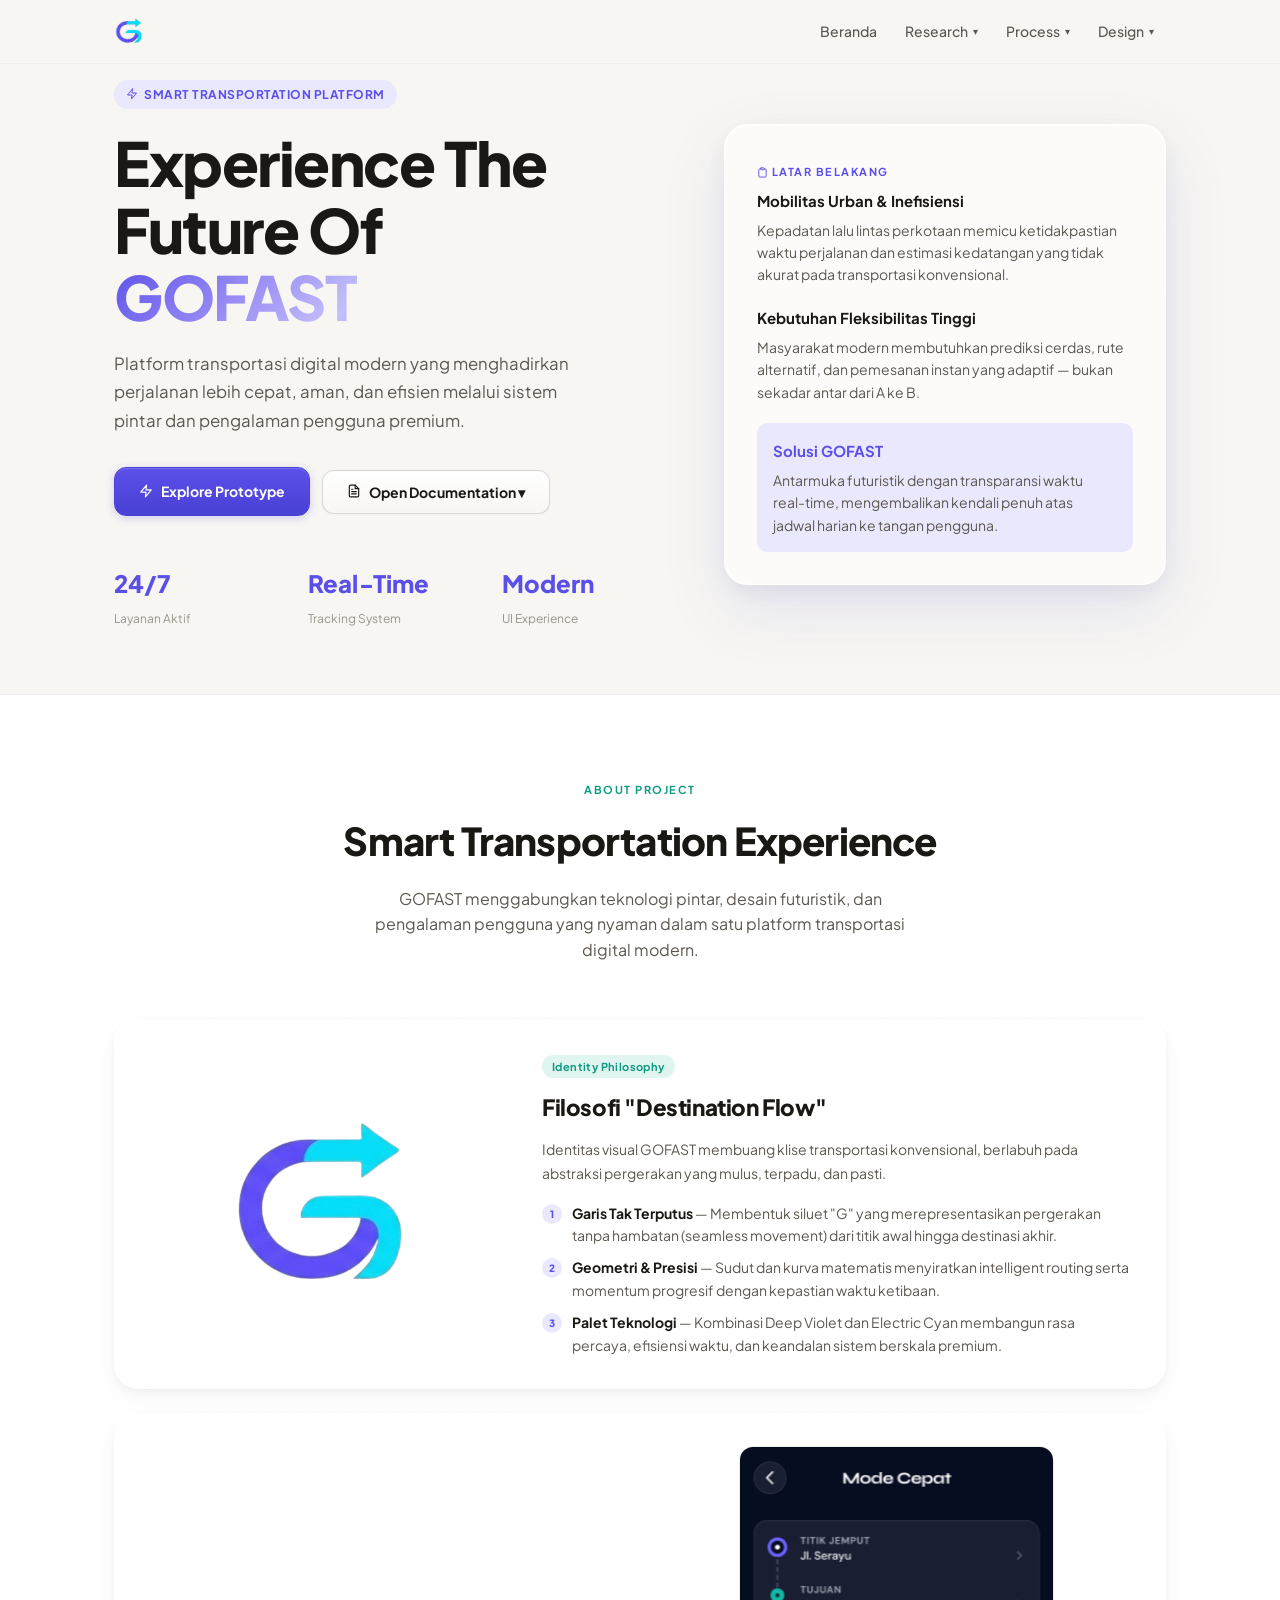
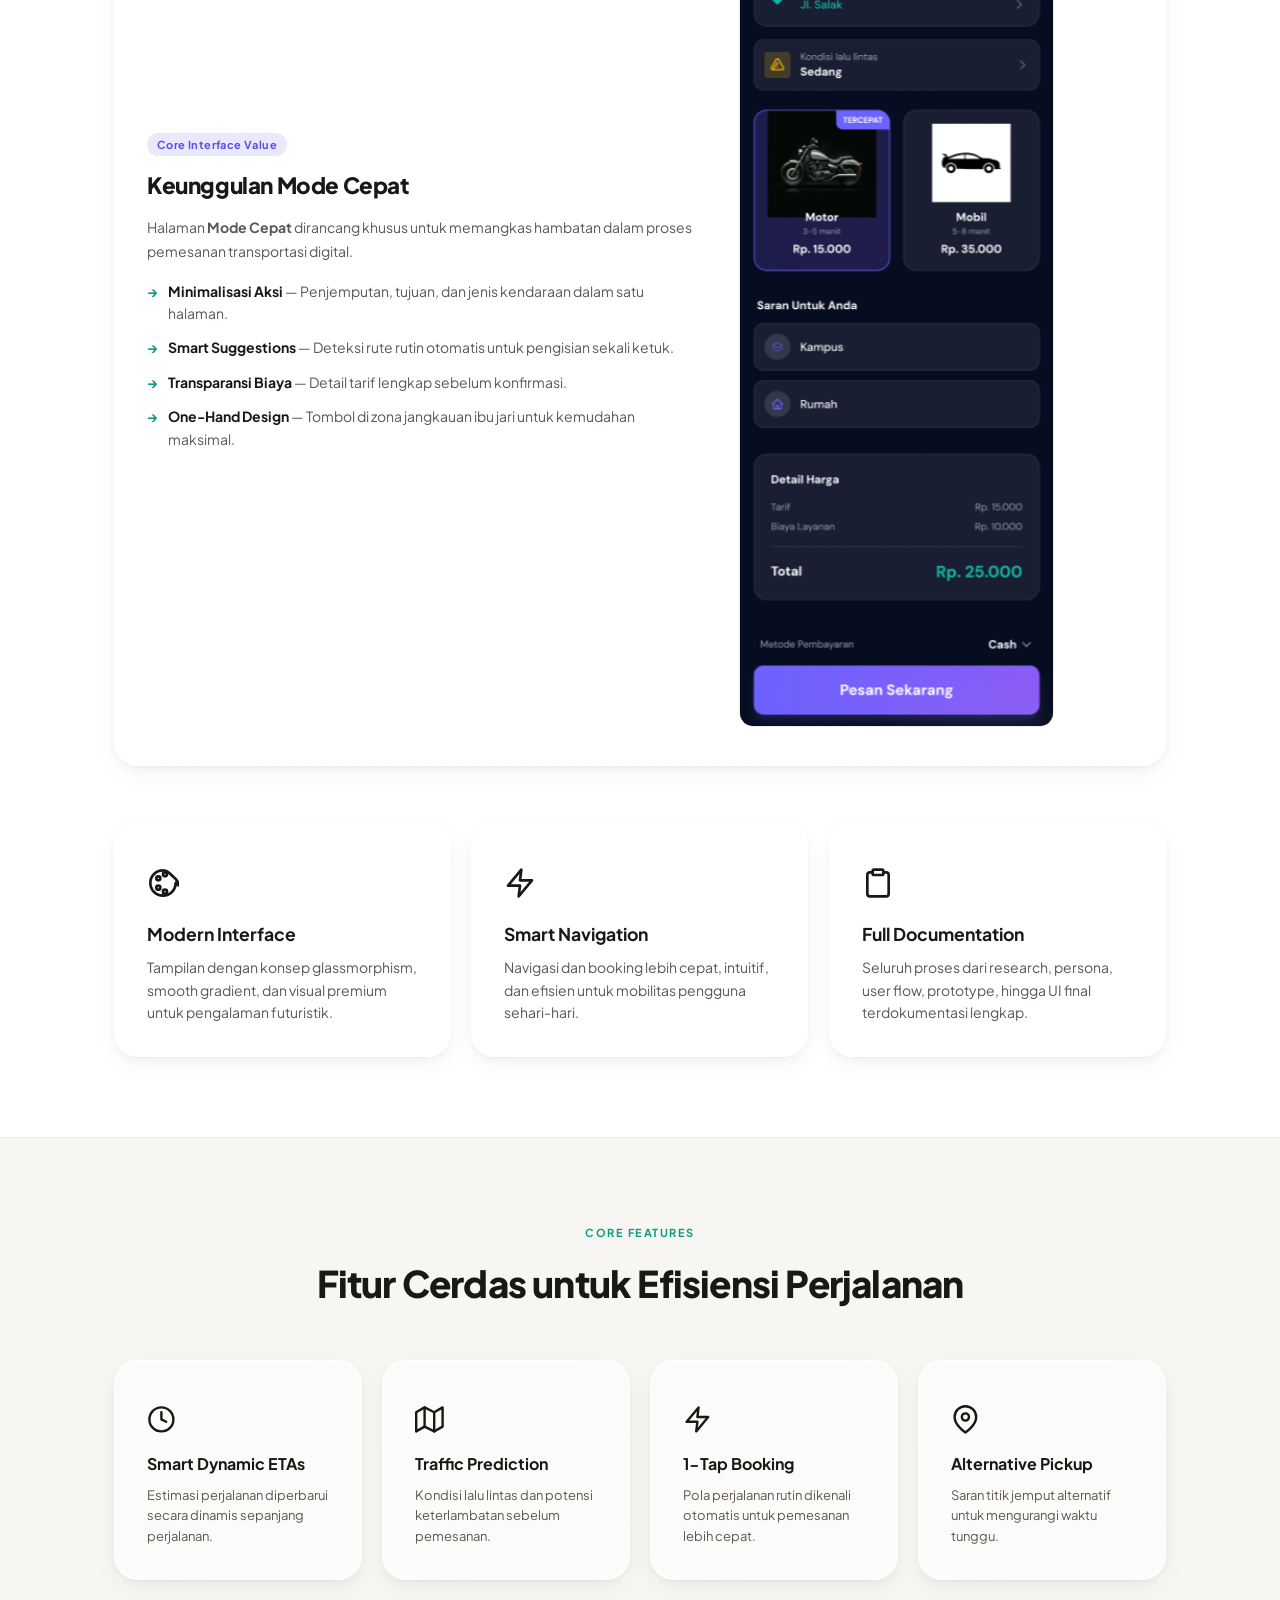
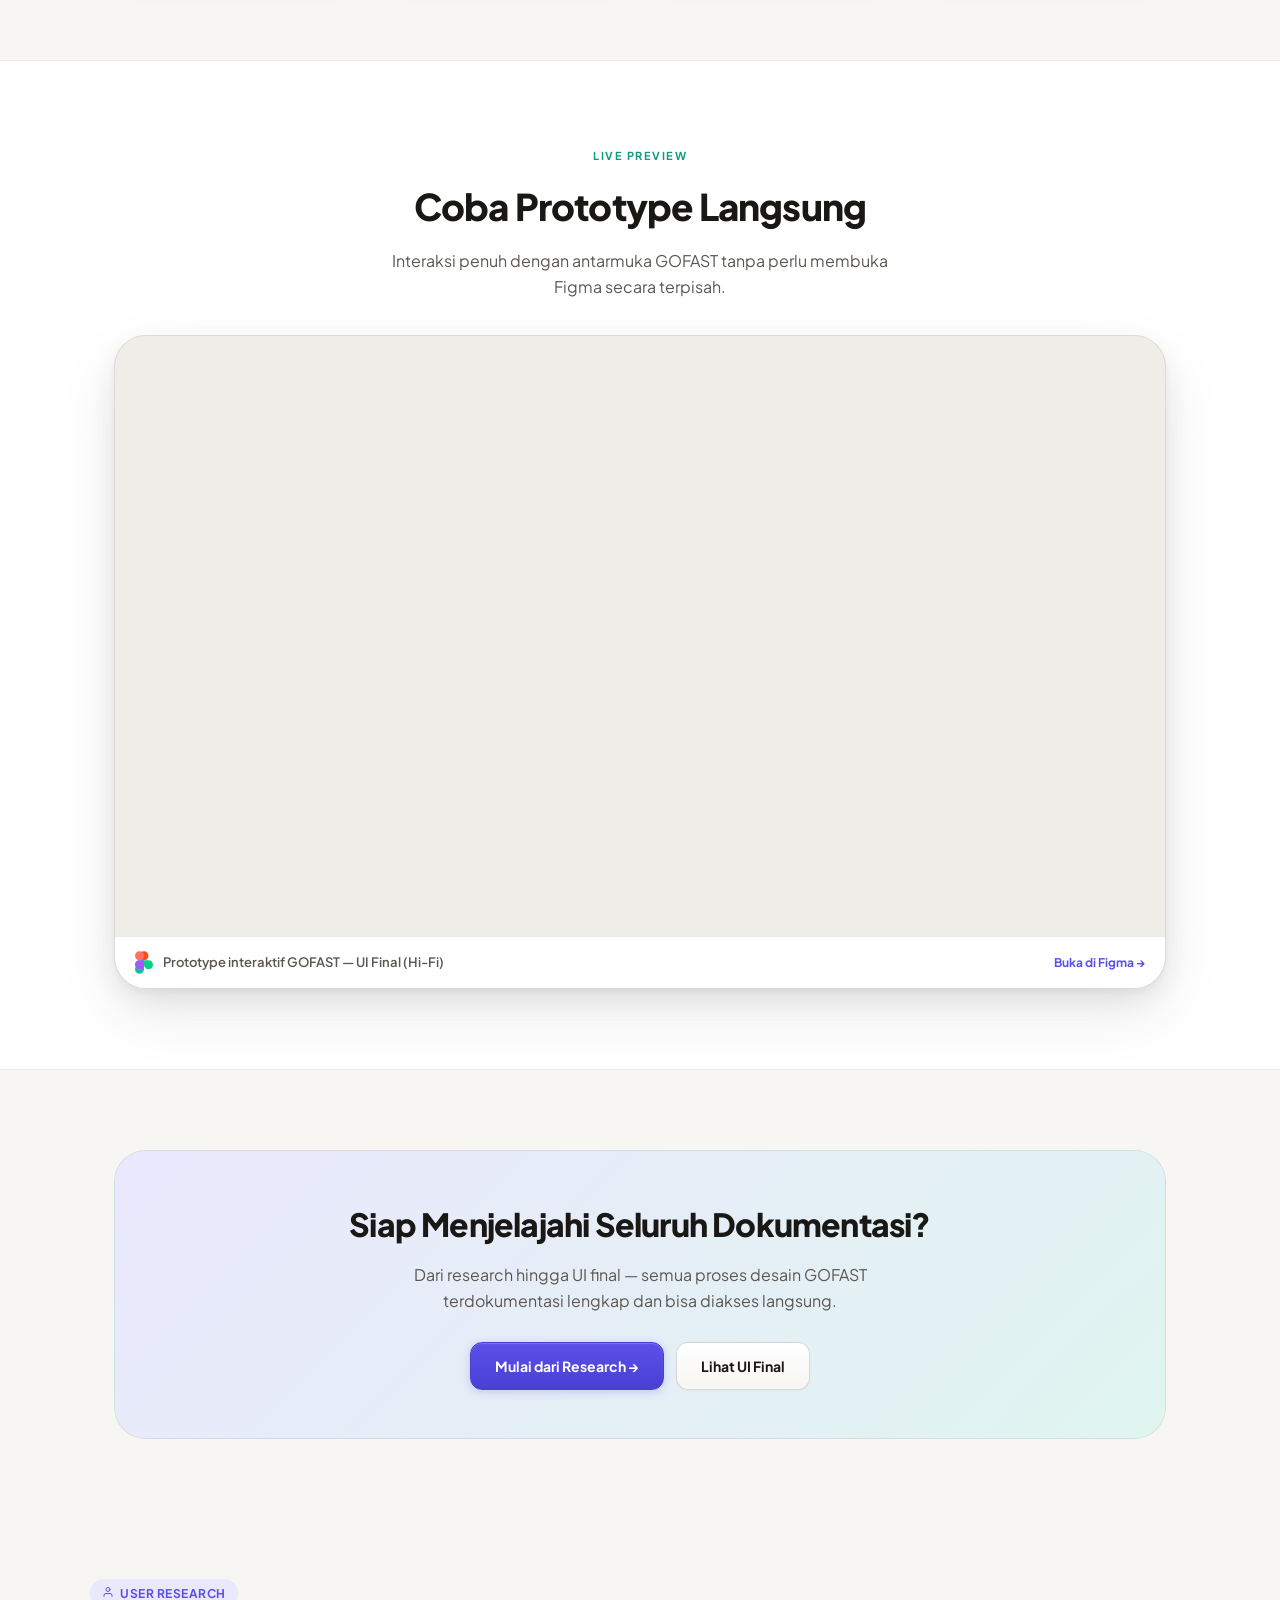
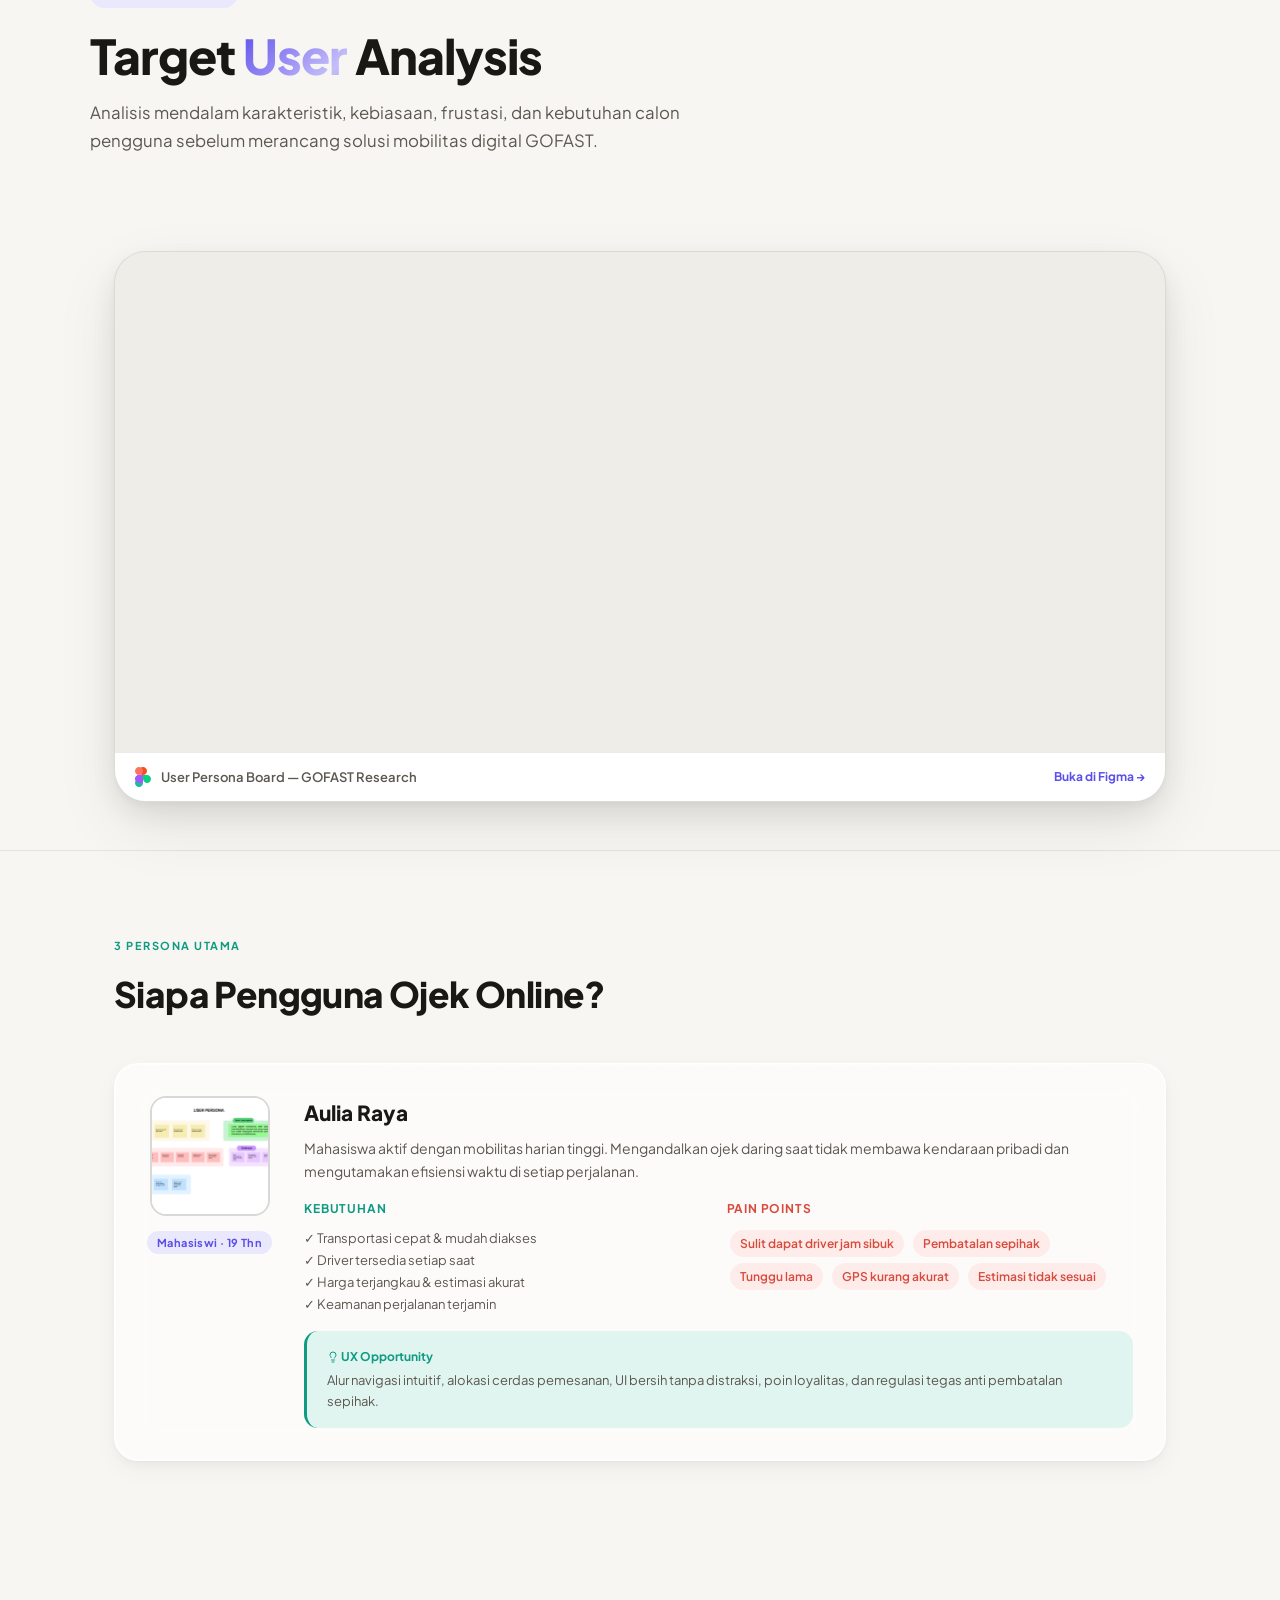
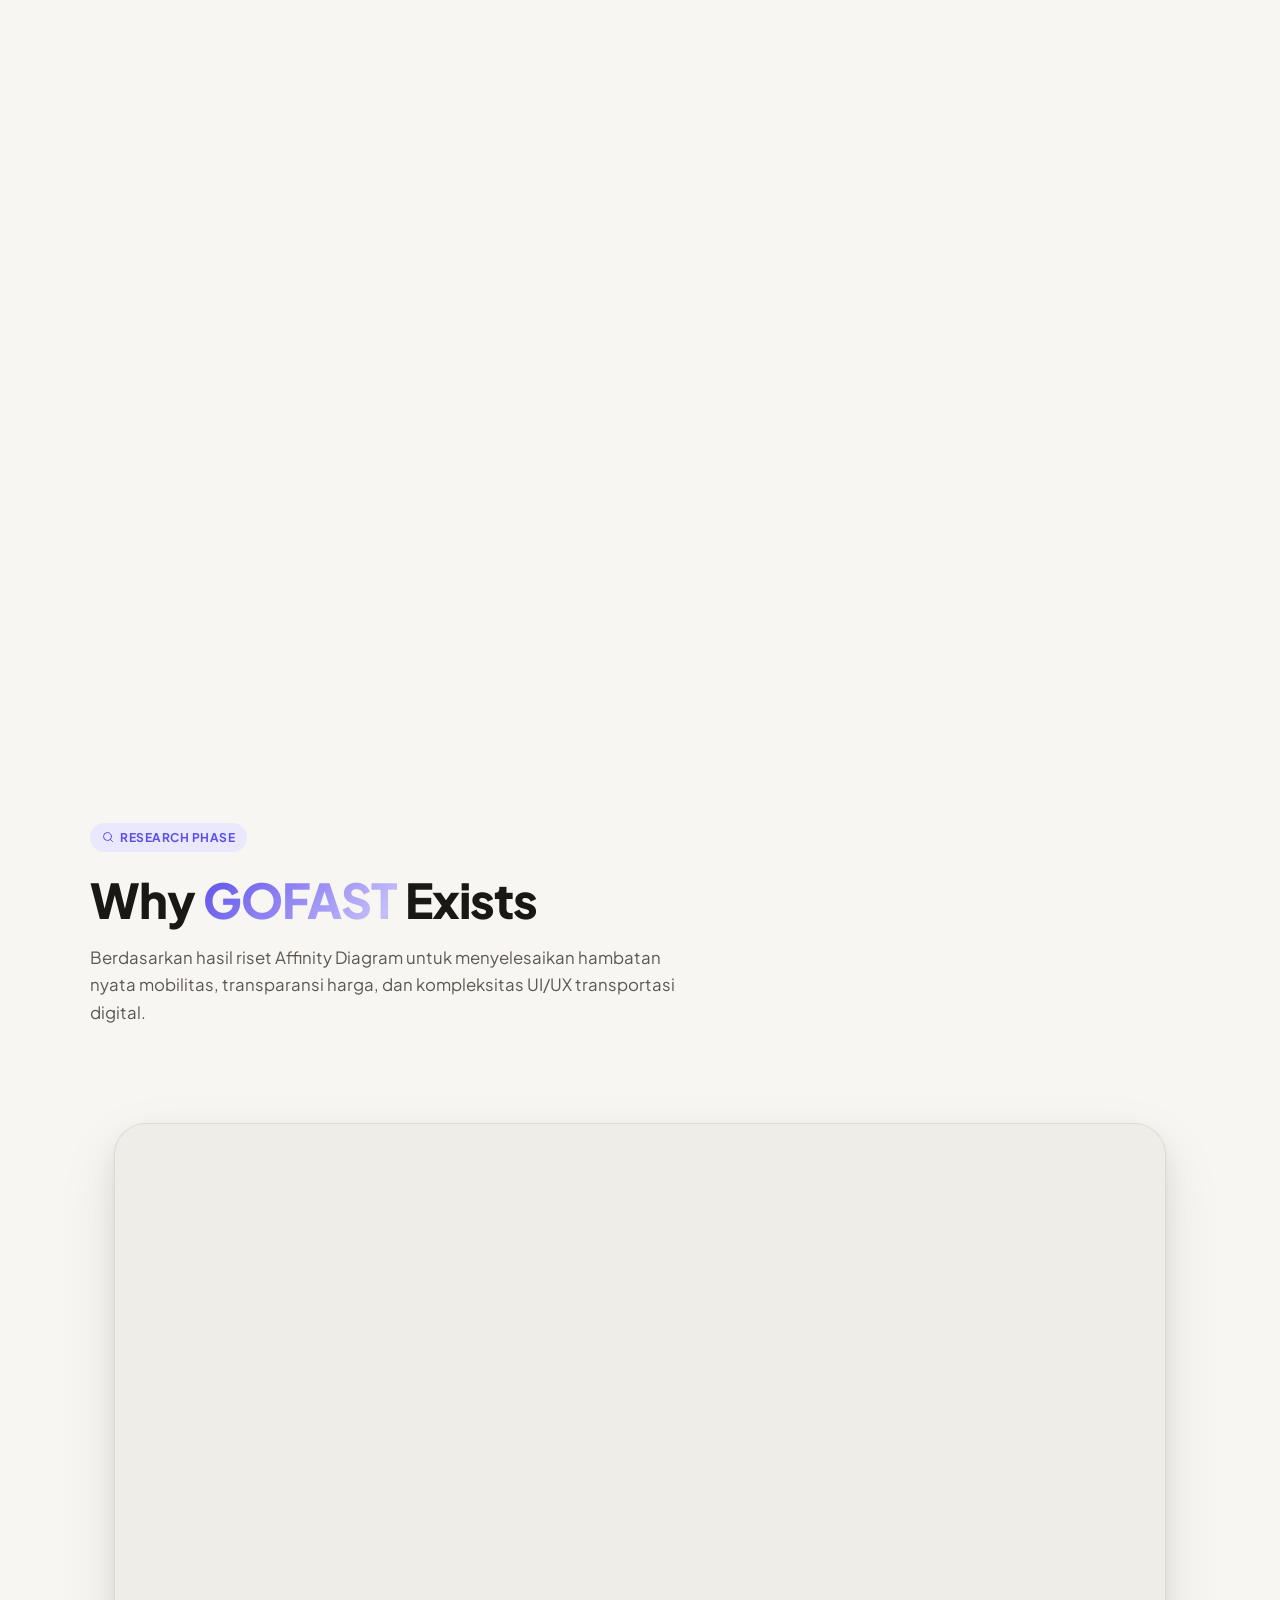
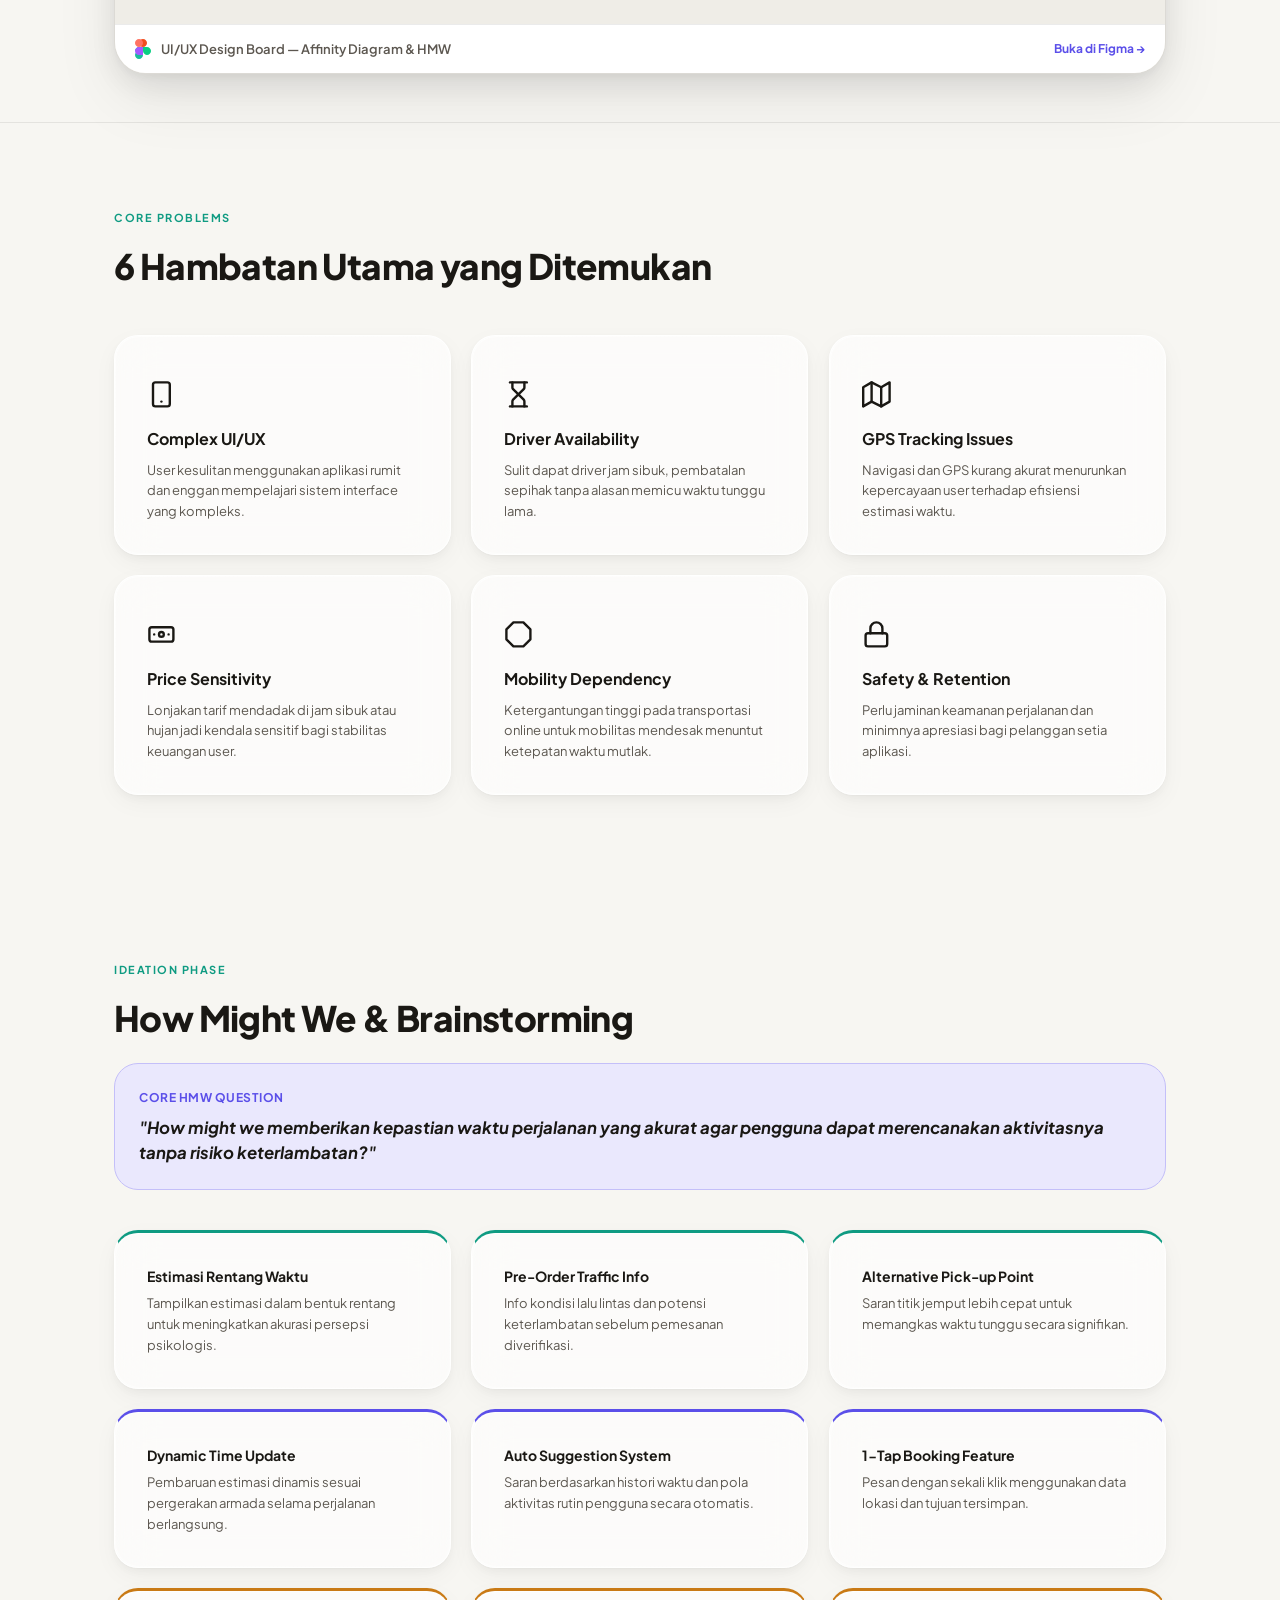
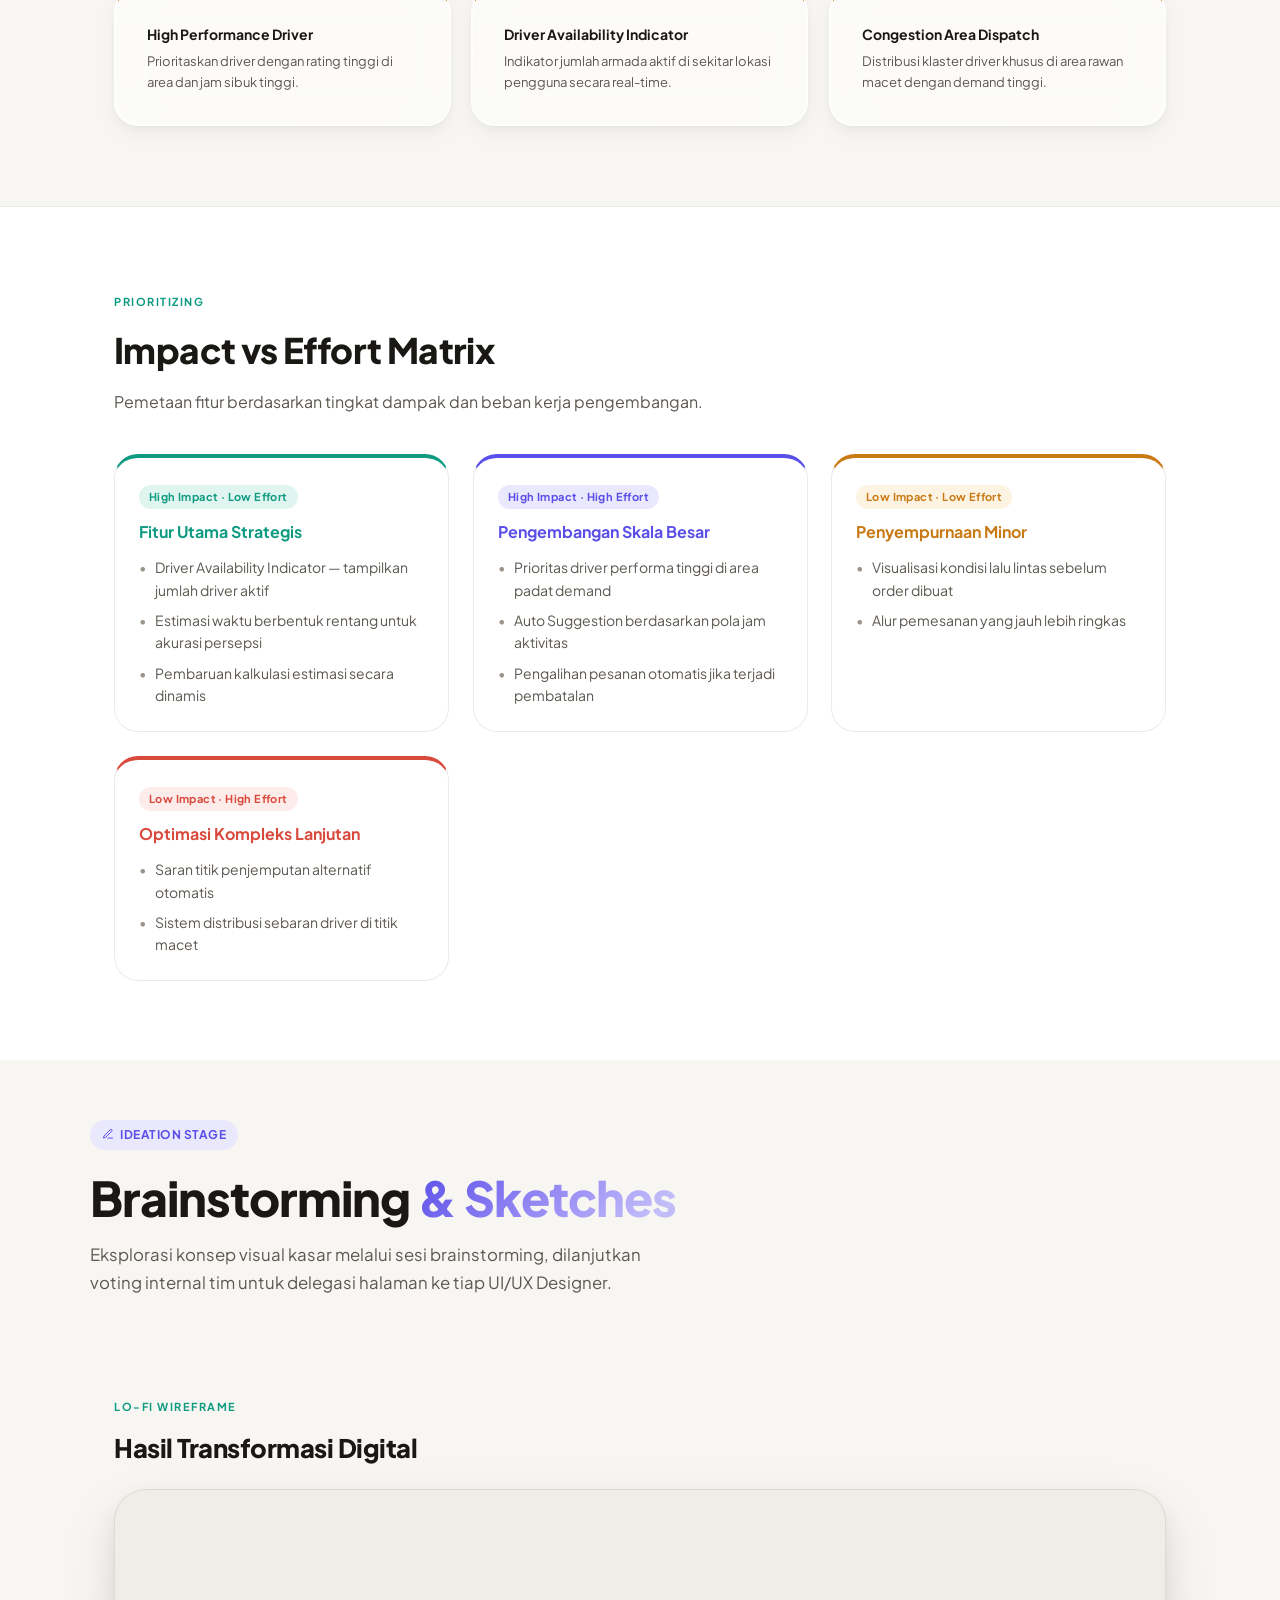
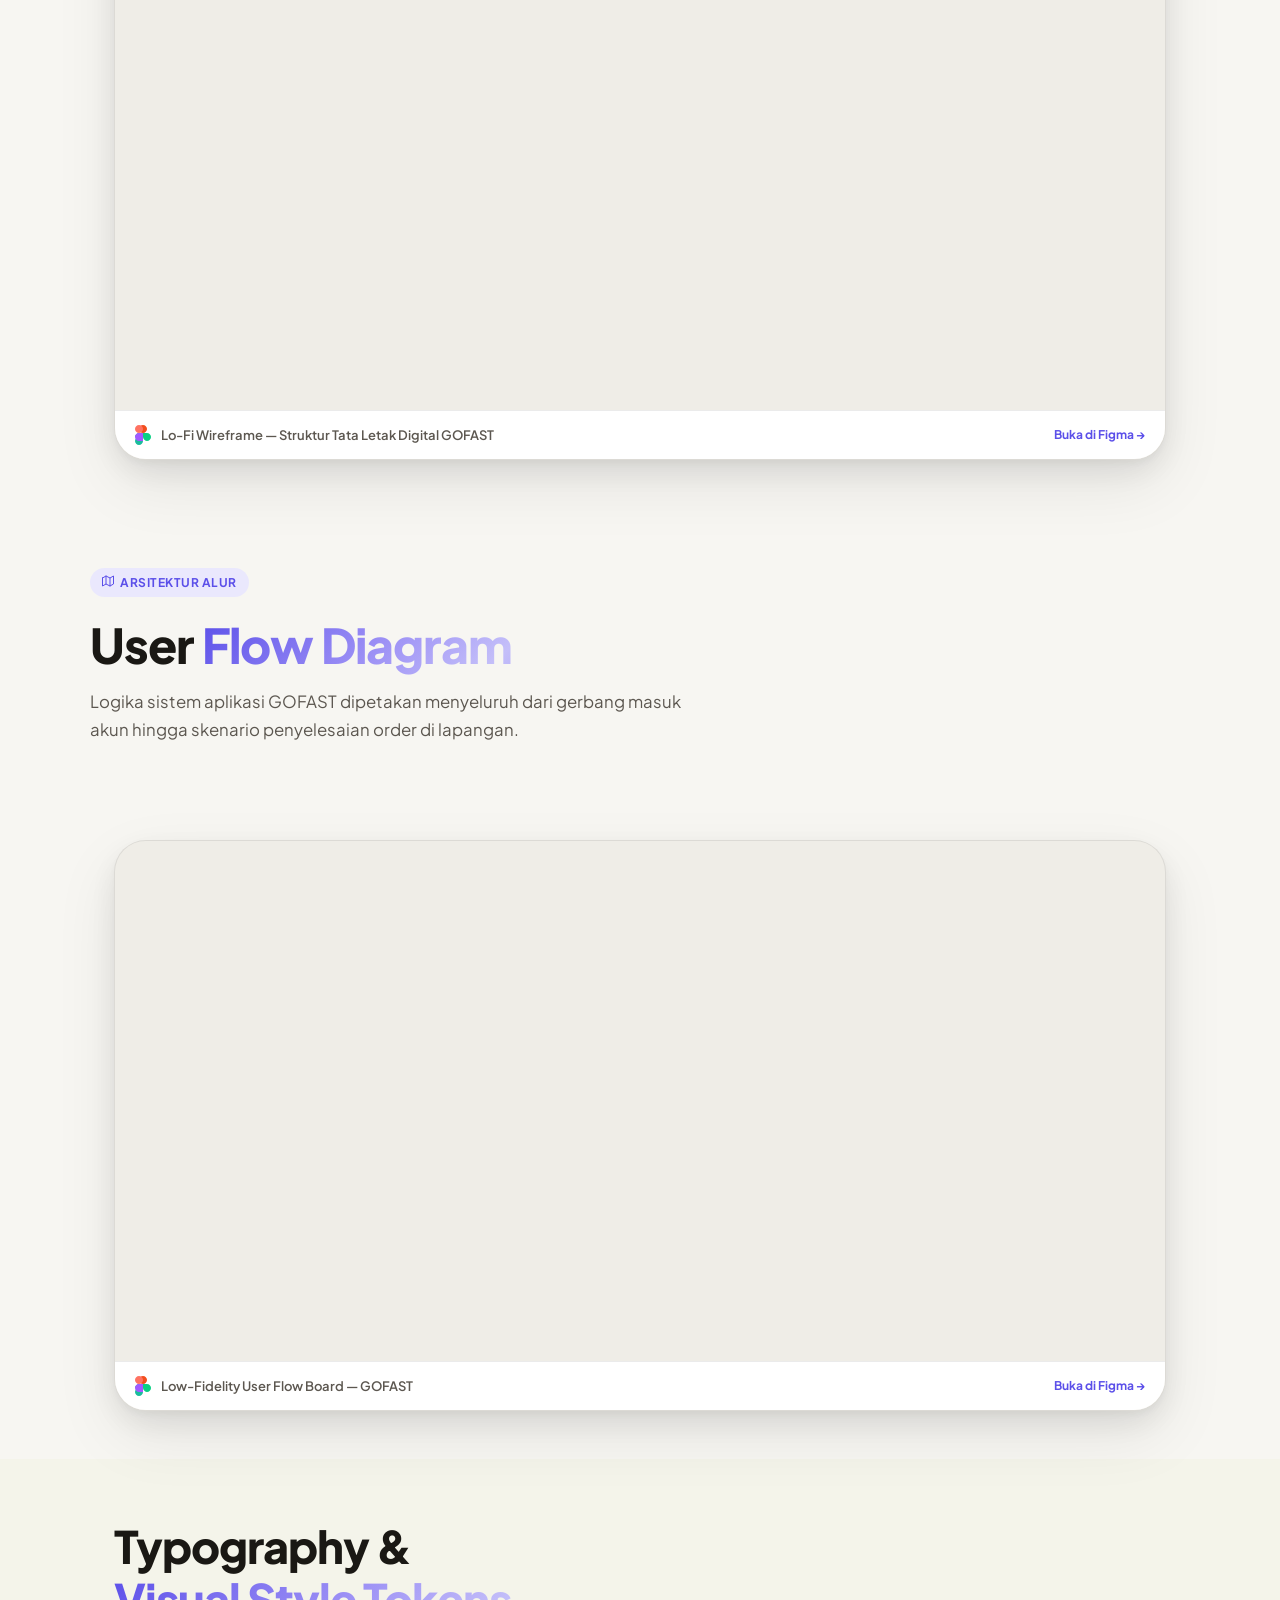
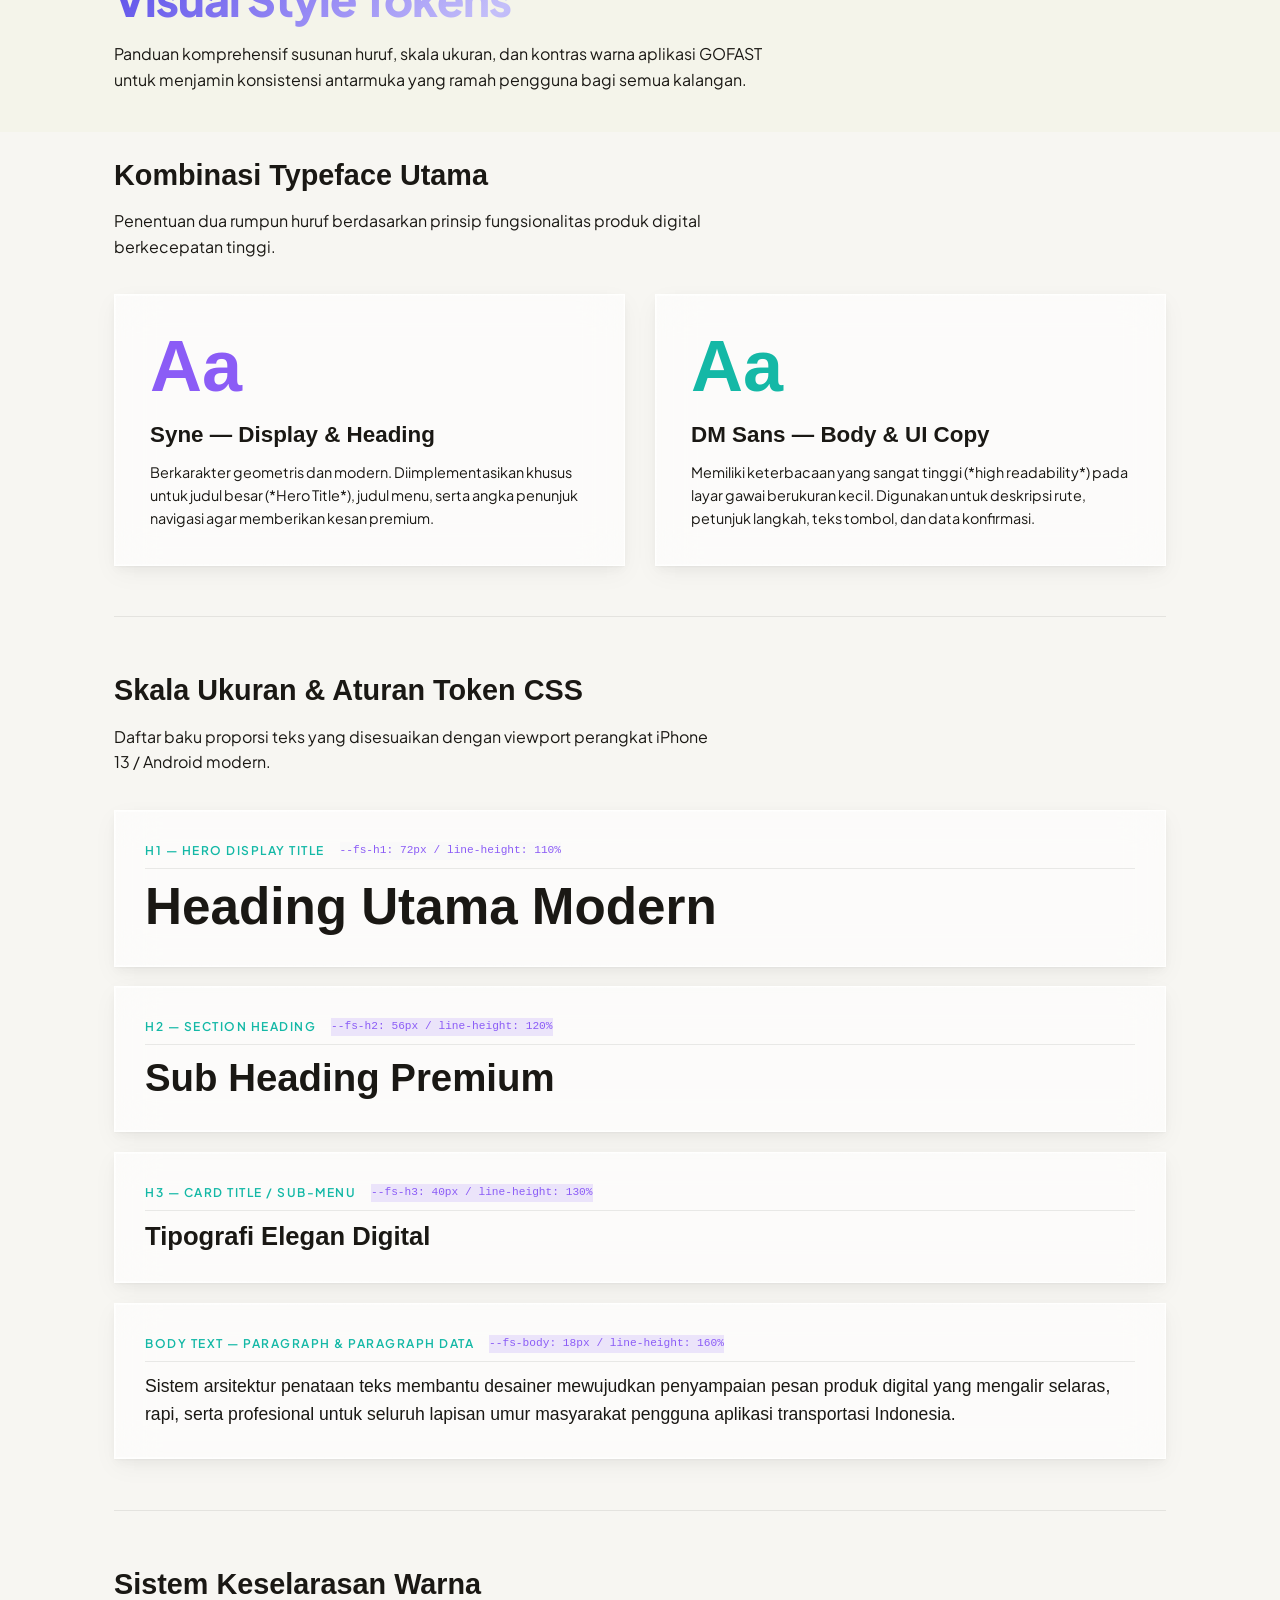
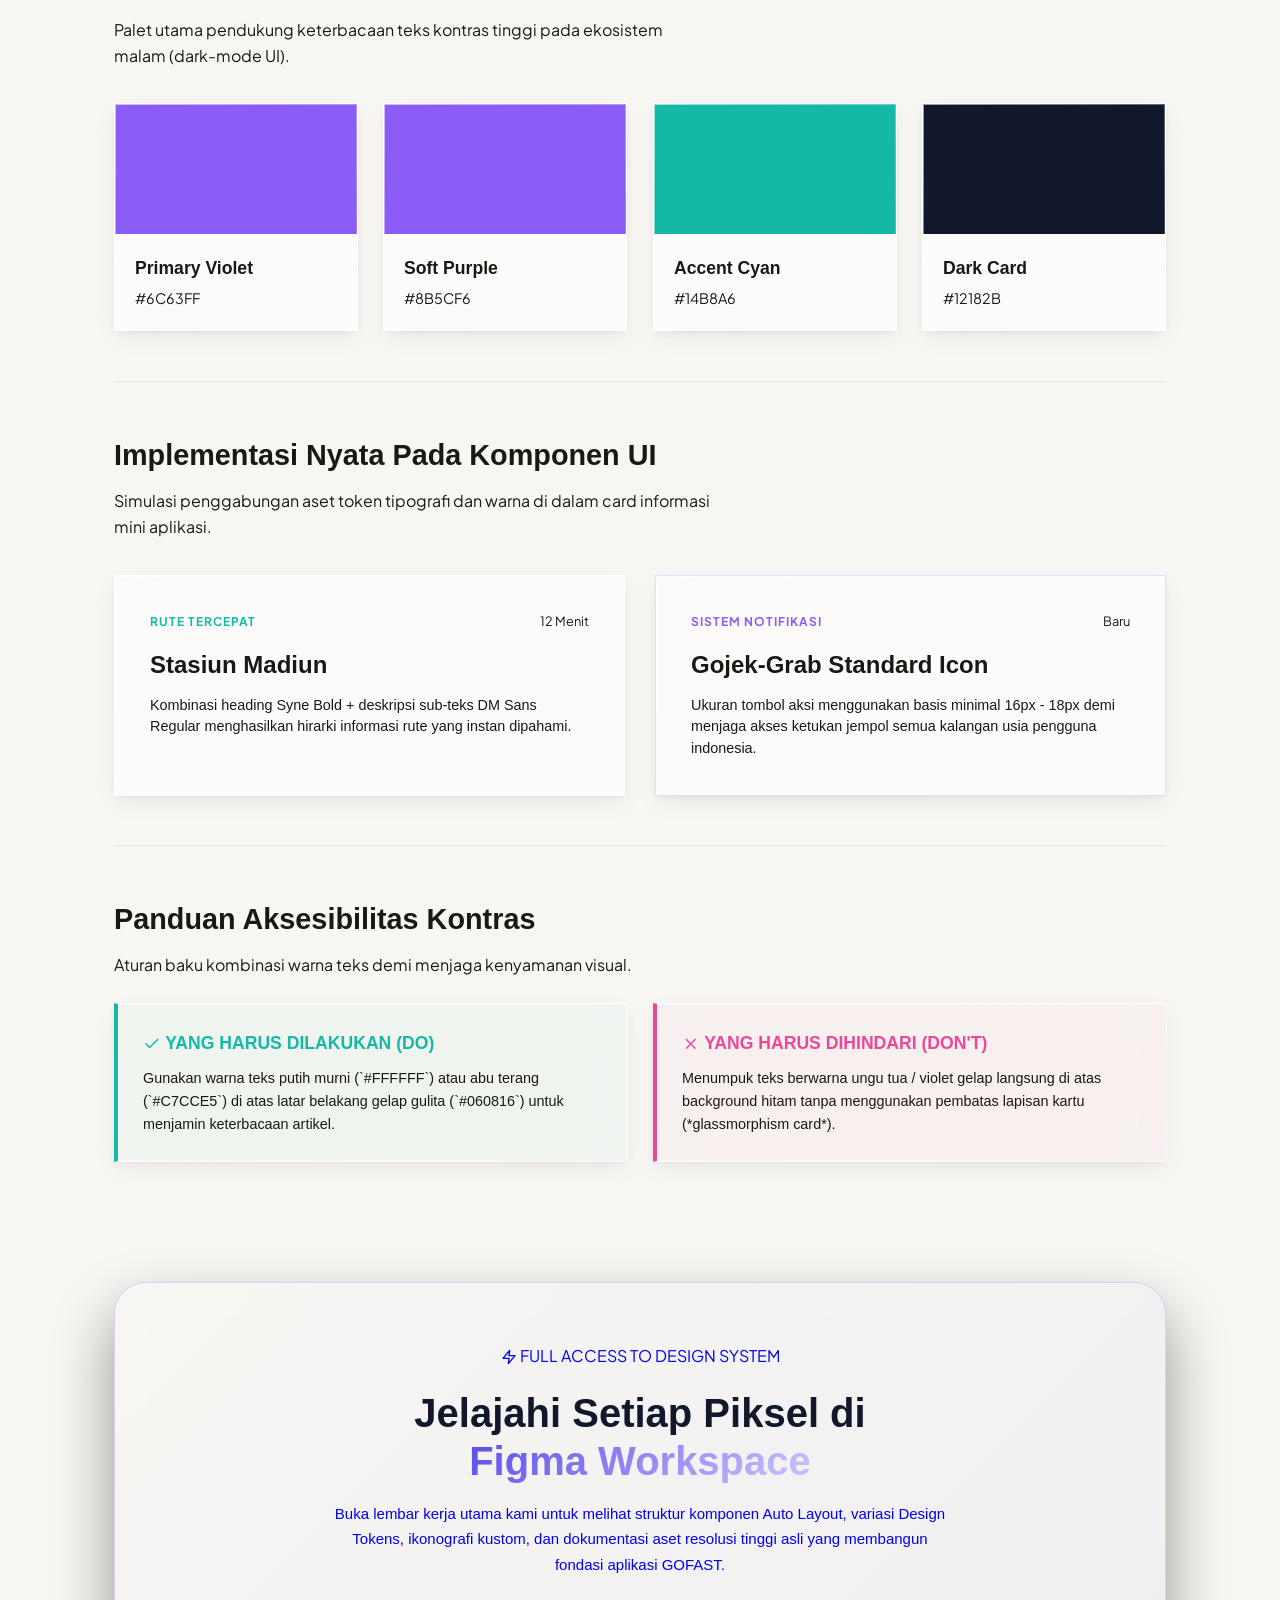
==== commit 86568966: "Update project" ====
--- a/index.html
+++ b/index.html
@@ -28,24 +28,24 @@
       <div class="nav-dropdown">
         <button class="nav-dropbtn">Research <span class="drop-chevron">▾</span></button>
         <div class="nav-dropdown-content">
-          <a href="#persona"><span class="drop-icon">👤</span> Persona</a>
-          <a href="#problem"><span class="drop-icon">🔍</span> Problem Statement</a>
+          <a href="#persona"><span class="drop-icon"><svg width="1em" height="1em" viewBox="0 0 24 24" fill="none" stroke="currentColor" stroke-width="2" stroke-linecap="round" stroke-linejoin="round" style="vertical-align: middle; margin-top: -2px;"><path d="M20 21v-2a4 4 0 0 0-4-4H8a4 4 0 0 0-4 4v2"></path><circle cx="12" cy="7" r="4"></circle></svg></span> Persona</a>
+          <a href="#problem"><span class="drop-icon"><svg width="1em" height="1em" viewBox="0 0 24 24" fill="none" stroke="currentColor" stroke-width="2" stroke-linecap="round" stroke-linejoin="round" style="vertical-align: middle; margin-top: -2px;"><circle cx="11" cy="11" r="8"></circle><line x1="21" y1="21" x2="16.65" y2="16.65"></line></svg></span> Problem Statement</a>
         </div>
       </div>
       
       <div class="nav-dropdown">
         <button class="nav-dropbtn">Process <span class="drop-chevron">▾</span></button>
         <div class="nav-dropdown-content">
-          <a href="#sketches"><span class="drop-icon">✏️</span> Sketches</a>
-          <a href="#flow"><span class="drop-icon">🗺️</span> User Flow</a>
+          <a href="#sketches"><span class="drop-icon"><svg width="1em" height="1em" viewBox="0 0 24 24" fill="none" stroke="currentColor" stroke-width="2" stroke-linecap="round" stroke-linejoin="round" style="vertical-align: middle; margin-top: -2px;"><path d="M12 20h9"></path><path d="M16.5 3.5a2.121 2.121 0 0 1 3 3L7 19l-4 1 1-4L16.5 3.5z"></path></svg></span> Sketches</a>
+          <a href="#flow"><span class="drop-icon"><svg width="1em" height="1em" viewBox="0 0 24 24" fill="none" stroke="currentColor" stroke-width="2" stroke-linecap="round" stroke-linejoin="round" style="vertical-align: middle; margin-top: -2px;"><polygon points="1 6 8 2 16 6 23 2 23 18 16 22 8 18 1 22 1 6"></polygon><line x1="8" y1="2" x2="8" y2="18"></line><line x1="16" y1="6" x2="16" y2="22"></line></svg></span> User Flow</a>
         </div>
       </div>
       
       <div class="nav-dropdown">
         <button class="nav-dropbtn">Design <span class="drop-chevron">▾</span></button>
         <div class="nav-dropdown-content">
-          <a href="#tipografi"><span class="drop-icon">🔤</span> Tipografi</a>
-          <a href="#uifinal"><span class="drop-icon">🎨</span> UI Final</a>
+          <a href="#tipografi"><span class="drop-icon"><svg width="1em" height="1em" viewBox="0 0 24 24" fill="none" stroke="currentColor" stroke-width="2" stroke-linecap="round" stroke-linejoin="round" style="vertical-align: middle; margin-top: -2px;"><polyline points="4 7 4 4 20 4 20 7"></polyline><line x1="9" y1="20" x2="15" y2="20"></line><line x1="12" y1="4" x2="12" y2="20"></line></svg></span> Tipografi</a>
+          <a href="#uifinal"><span class="drop-icon"><svg width="1em" height="1em" viewBox="0 0 24 24" fill="none" stroke="currentColor" stroke-width="2" stroke-linecap="round" stroke-linejoin="round" style="vertical-align: middle; margin-top: -2px;"><circle cx="13.5" cy="5.5" r="1.5"></circle><circle cx="8.5" cy="8.5" r="1.5"></circle><circle cx="8.5" cy="15.5" r="1.5"></circle><circle cx="13.5" cy="18.5" r="1.5"></circle><path d="M21.5 12A9.5 9.5 0 1 1 12 2.5v0c1.76 0 3.5.7 4.75 1.95L21.5 9c1.25 1.25 1.95 2.99 1.95 4.75v0z"></path></svg></span> UI Final</a>
         </div>
       </div>
     </nav>
@@ -57,7 +57,7 @@
   <div class="container">
     <div class="hero-layout" style="display: flex; gap: 48px; align-items: center;">
       <div class="hero-text" style="flex: 1; max-width: 56%;">
-        <div class="hero-eyebrow">⚡ Smart Transportation Platform</div>
+        <div class="hero-eyebrow"><svg width="1em" height="1em" viewBox="0 0 24 24" fill="none" stroke="currentColor" stroke-width="2" stroke-linecap="round" stroke-linejoin="round" style="vertical-align: middle; margin-top: -2px;"><polygon points="13 2 3 14 12 14 11 22 21 10 12 10 13 2"></polygon></svg> Smart Transportation Platform</div>
         <h1 style="font-size: clamp(2.4rem, 5vw, 3.8rem); font-weight: 800; line-height: 1.1; letter-spacing: -1.5px; margin-bottom: 20px;">
           Experience The<br>Future Of<br>
           <span class="gradient-text">GOFAST</span>
@@ -67,10 +67,10 @@
         </p>
         <div class="hero-buttons" style="display: flex; gap: 12px; align-items: center; flex-wrap: wrap; margin-bottom: 48px;">
           <a href="https://www.figma.com/proto/zeWfDdqE2L9W0G9Yodgt2X/Untitled?node-id=0-1&t=uQu8qkPmfVfUbeEe-1" target="_blank" class="btn btn-primary">
-            ⚡ Explore Prototype
+            <svg width="1em" height="1em" viewBox="0 0 24 24" fill="none" stroke="currentColor" stroke-width="2" stroke-linecap="round" stroke-linejoin="round" style="vertical-align: middle; margin-top: -2px;"><polygon points="13 2 3 14 12 14 11 22 21 10 12 10 13 2"></polygon></svg> Explore Prototype
           </a>
           <div class="hero-dropdown">
-            <button class="btn btn-outline" id="docBtn">📄 Open Documentation ▾</button>
+            <button class="btn btn-outline" id="docBtn"><svg width="1em" height="1em" viewBox="0 0 24 24" fill="none" stroke="currentColor" stroke-width="2" stroke-linecap="round" stroke-linejoin="round" style="vertical-align: middle; margin-top: -2px;"><path d="M14 2H6a2 2 0 0 0-2 2v16a2 2 0 0 0 2 2h12a2 2 0 0 0 2-2V8z"></path><polyline points="14 2 14 8 20 8"></polyline><line x1="16" y1="13" x2="8" y2="13"></line><line x1="16" y1="17" x2="8" y2="17"></line><polyline points="10 9 9 9 8 9"></polyline></svg> Open Documentation ▾</button>
             <div class="hero-dropdown-menu" id="docMenu">
               <a href="https://www.figma.com/design/Y3NHLR5LgUpNu5y3gUyGEd/UI-UX-DESIGN?node-id=270-38" target="_blank" class="dropdown-link">
                 <span class="opt-title">Design & Wireframe</span>
@@ -96,7 +96,7 @@
 
       <div class="hero-card" style="flex: 1; max-width: 42%;">
         <div class="card" style="padding: 32px;">
-          <p class="tag-section" style="color: var(--violet); margin-bottom: 8px;">📋 Latar Belakang</p>
+          <p class="tag-section" style="color: var(--violet); margin-bottom: 8px;"><svg width="1em" height="1em" viewBox="0 0 24 24" fill="none" stroke="currentColor" stroke-width="2" stroke-linecap="round" stroke-linejoin="round" style="vertical-align: middle; margin-top: -2px;"><path d="M16 4h2a2 2 0 0 1 2 2v14a2 2 0 0 1-2 2H6a2 2 0 0 1-2-2V6a2 2 0 0 1 2-2h2"></path><rect x="8" y="2" width="8" height="4" rx="1" ry="1"></rect></svg> Latar Belakang</p>
           <div style="display: flex; flex-direction: column; gap: 20px;">
             <div>
               <h4 style="font-weight: 700; font-size: 15px; margin-bottom: 6px; color: var(--text);">Mobilitas Urban & Inefisiensi</h4>
@@ -185,17 +185,17 @@
     <!-- Feature Cards -->
     <div class="grid-3">
       <div class="card card-hover reveal">
-        <div style="font-size: 2rem; margin-bottom: 14px;">🎨</div>
+        <div style="font-size: 2rem; margin-bottom: 14px;"><svg width="1em" height="1em" viewBox="0 0 24 24" fill="none" stroke="currentColor" stroke-width="2" stroke-linecap="round" stroke-linejoin="round" style="vertical-align: middle; margin-top: -2px;"><circle cx="13.5" cy="5.5" r="1.5"></circle><circle cx="8.5" cy="8.5" r="1.5"></circle><circle cx="8.5" cy="15.5" r="1.5"></circle><circle cx="13.5" cy="18.5" r="1.5"></circle><path d="M21.5 12A9.5 9.5 0 1 1 12 2.5v0c1.76 0 3.5.7 4.75 1.95L21.5 9c1.25 1.25 1.95 2.99 1.95 4.75v0z"></path></svg></div>
         <h3 style="font-weight: 700; font-size: 1.1rem; margin-bottom: 8px;">Modern Interface</h3>
         <p style="font-size: 14px; color: var(--text-2); line-height: 1.6;">Tampilan dengan konsep glassmorphism, smooth gradient, dan visual premium untuk pengalaman futuristik.</p>
       </div>
       <div class="card card-hover reveal">
-        <div style="font-size: 2rem; margin-bottom: 14px;">⚡</div>
+        <div style="font-size: 2rem; margin-bottom: 14px;"><svg width="1em" height="1em" viewBox="0 0 24 24" fill="none" stroke="currentColor" stroke-width="2" stroke-linecap="round" stroke-linejoin="round" style="vertical-align: middle; margin-top: -2px;"><polygon points="13 2 3 14 12 14 11 22 21 10 12 10 13 2"></polygon></svg></div>
         <h3 style="font-weight: 700; font-size: 1.1rem; margin-bottom: 8px;">Smart Navigation</h3>
         <p style="font-size: 14px; color: var(--text-2); line-height: 1.6;">Navigasi dan booking lebih cepat, intuitif, dan efisien untuk mobilitas pengguna sehari-hari.</p>
       </div>
       <div class="card card-hover reveal">
-        <div style="font-size: 2rem; margin-bottom: 14px;">📋</div>
+        <div style="font-size: 2rem; margin-bottom: 14px;"><svg width="1em" height="1em" viewBox="0 0 24 24" fill="none" stroke="currentColor" stroke-width="2" stroke-linecap="round" stroke-linejoin="round" style="vertical-align: middle; margin-top: -2px;"><path d="M16 4h2a2 2 0 0 1 2 2v14a2 2 0 0 1-2 2H6a2 2 0 0 1-2-2V6a2 2 0 0 1 2-2h2"></path><rect x="8" y="2" width="8" height="4" rx="1" ry="1"></rect></svg></div>
         <h3 style="font-weight: 700; font-size: 1.1rem; margin-bottom: 8px;">Full Documentation</h3>
         <p style="font-size: 14px; color: var(--text-2); line-height: 1.6;">Seluruh proses dari research, persona, user flow, prototype, hingga UI final terdokumentasi lengkap.</p>
       </div>
@@ -212,22 +212,22 @@
     </div>
     <div class="grid-4">
       <div class="card card-hover reveal">
-        <div style="font-size: 1.8rem; margin-bottom: 12px;">⏱️</div>
+        <div style="font-size: 1.8rem; margin-bottom: 12px;"><svg width="1em" height="1em" viewBox="0 0 24 24" fill="none" stroke="currentColor" stroke-width="2" stroke-linecap="round" stroke-linejoin="round" style="vertical-align: middle; margin-top: -2px;"><circle cx="12" cy="12" r="10"></circle><polyline points="12 6 12 12 16 14"></polyline></svg></div>
         <h3 style="font-weight: 700; font-size: 1rem; margin-bottom: 8px;">Smart Dynamic ETAs</h3>
         <p style="font-size: 13px; color: var(--text-2); line-height: 1.6;">Estimasi perjalanan diperbarui secara dinamis sepanjang perjalanan.</p>
       </div>
       <div class="card card-hover reveal">
-        <div style="font-size: 1.8rem; margin-bottom: 12px;">🗺️</div>
+        <div style="font-size: 1.8rem; margin-bottom: 12px;"><svg width="1em" height="1em" viewBox="0 0 24 24" fill="none" stroke="currentColor" stroke-width="2" stroke-linecap="round" stroke-linejoin="round" style="vertical-align: middle; margin-top: -2px;"><polygon points="1 6 8 2 16 6 23 2 23 18 16 22 8 18 1 22 1 6"></polygon><line x1="8" y1="2" x2="8" y2="18"></line><line x1="16" y1="6" x2="16" y2="22"></line></svg></div>
         <h3 style="font-weight: 700; font-size: 1rem; margin-bottom: 8px;">Traffic Prediction</h3>
         <p style="font-size: 13px; color: var(--text-2); line-height: 1.6;">Kondisi lalu lintas dan potensi keterlambatan sebelum pemesanan.</p>
       </div>
       <div class="card card-hover reveal">
-        <div style="font-size: 1.8rem; margin-bottom: 12px;">⚡</div>
+        <div style="font-size: 1.8rem; margin-bottom: 12px;"><svg width="1em" height="1em" viewBox="0 0 24 24" fill="none" stroke="currentColor" stroke-width="2" stroke-linecap="round" stroke-linejoin="round" style="vertical-align: middle; margin-top: -2px;"><polygon points="13 2 3 14 12 14 11 22 21 10 12 10 13 2"></polygon></svg></div>
         <h3 style="font-weight: 700; font-size: 1rem; margin-bottom: 8px;">1-Tap Booking</h3>
         <p style="font-size: 13px; color: var(--text-2); line-height: 1.6;">Pola perjalanan rutin dikenali otomatis untuk pemesanan lebih cepat.</p>
       </div>
       <div class="card card-hover reveal">
-        <div style="font-size: 1.8rem; margin-bottom: 12px;">📍</div>
+        <div style="font-size: 1.8rem; margin-bottom: 12px;"><svg width="1em" height="1em" viewBox="0 0 24 24" fill="none" stroke="currentColor" stroke-width="2" stroke-linecap="round" stroke-linejoin="round" style="vertical-align: middle; margin-top: -2px;"><path d="M21 10c0 7-9 13-9 13s-9-6-9-13a9 9 0 0 1 18 0z"></path><circle cx="12" cy="10" r="3"></circle></svg></div>
         <h3 style="font-weight: 700; font-size: 1rem; margin-bottom: 8px;">Alternative Pickup</h3>
         <p style="font-size: 13px; color: var(--text-2); line-height: 1.6;">Saran titik jemput alternatif untuk mengurangi waktu tunggu.</p>
       </div>
@@ -276,7 +276,7 @@
 
 <section id="persona"></section>
 <div class="page-hero container">
-  <div class="hero-eyebrow">👤 User Research</div>
+  <div class="hero-eyebrow"><svg width="1em" height="1em" viewBox="0 0 24 24" fill="none" stroke="currentColor" stroke-width="2" stroke-linecap="round" stroke-linejoin="round" style="vertical-align: middle; margin-top: -2px;"><path d="M20 21v-2a4 4 0 0 0-4-4H8a4 4 0 0 0-4 4v2"></path><circle cx="12" cy="7" r="4"></circle></svg> User Research</div>
   <h1>Target <span class="gradient-text">User</span> Analysis</h1>
   <p class="lead">Analisis mendalam karakteristik, kebiasaan, frustasi, dan kebutuhan calon pengguna sebelum merancang solusi mobilitas digital GOFAST.</p>
 </div>
@@ -342,7 +342,7 @@
               </div>
             </div>
             <div class="opp-box">
-              <p style="font-size: 12px; font-weight: 700; color: var(--teal); margin-bottom: 4px;">💡 UX Opportunity</p>
+              <p style="font-size: 12px; font-weight: 700; color: var(--teal); margin-bottom: 4px;"><svg width="1em" height="1em" viewBox="0 0 24 24" fill="none" stroke="currentColor" stroke-width="2" stroke-linecap="round" stroke-linejoin="round" style="vertical-align: middle; margin-top: -2px;"><path d="M9 18h6"></path><path d="M10 22h4"></path><path d="M15.09 14c.18-.98.65-1.74 1.41-2.5A4.65 4.65 0 0 0 18 8 6 6 0 0 0 6 8c0 1 .34 2.02.9 2.5.76.76 1.23 1.52 1.41 2.5"></path></svg> UX Opportunity</p>
               <p style="font-size: 13px; color: var(--text-2); line-height: 1.6;">Alur navigasi intuitif, alokasi cerdas pemesanan, UI bersih tanpa distraksi, poin loyalitas, dan regulasi tegas anti pembatalan sepihak.</p>
             </div>
           </div>
@@ -379,7 +379,7 @@
               </div>
             </div>
             <div class="opp-box">
-              <p style="font-size: 12px; font-weight: 700; color: var(--teal); margin-bottom: 4px;">💡 UX Opportunity</p>
+              <p style="font-size: 12px; font-weight: 700; color: var(--teal); margin-bottom: 4px;"><svg width="1em" height="1em" viewBox="0 0 24 24" fill="none" stroke="currentColor" stroke-width="2" stroke-linecap="round" stroke-linejoin="round" style="vertical-align: middle; margin-top: -2px;"><path d="M9 18h6"></path><path d="M10 22h4"></path><path d="M15.09 14c.18-.98.65-1.74 1.41-2.5A4.65 4.65 0 0 0 18 8 6 6 0 0 0 6 8c0 1 .34 2.02.9 2.5.76.76 1.23 1.52 1.41 2.5"></path></svg> UX Opportunity</p>
               <p style="font-size: 13px; color: var(--text-2); line-height: 1.6;">Mode minimalis ramah lansia, akurasi GPS optimal, transparansi estimasi waktu jemput, dan mitigasi pembatalan untuk menjaga jadwal pengguna.</p>
             </div>
           </div>
@@ -417,7 +417,7 @@
               </div>
             </div>
             <div class="opp-box">
-              <p style="font-size: 12px; font-weight: 700; color: var(--teal); margin-bottom: 4px;">💡 UX Opportunity</p>
+              <p style="font-size: 12px; font-weight: 700; color: var(--teal); margin-bottom: 4px;"><svg width="1em" height="1em" viewBox="0 0 24 24" fill="none" stroke="currentColor" stroke-width="2" stroke-linecap="round" stroke-linejoin="round" style="vertical-align: middle; margin-top: -2px;"><path d="M9 18h6"></path><path d="M10 22h4"></path><path d="M15.09 14c.18-.98.65-1.74 1.41-2.5A4.65 4.65 0 0 0 18 8 6 6 0 0 0 6 8c0 1 .34 2.02.9 2.5.76.76 1.23 1.52 1.41 2.5"></path></svg> UX Opportunity</p>
               <p style="font-size: 13px; color: var(--text-2); line-height: 1.6;">Klaster armada di zona sekolah, stabilisasi tarif komuter pelajar, fitur safety share link, dan kontrol kualitas atribut kendaraan.</p>
             </div>
           </div>
@@ -429,7 +429,7 @@
 </section>
 
 <div class="page-hero container">
-  <div class="hero-eyebrow">🔍 Research Phase</div>
+  <div class="hero-eyebrow"><svg width="1em" height="1em" viewBox="0 0 24 24" fill="none" stroke="currentColor" stroke-width="2" stroke-linecap="round" stroke-linejoin="round" style="vertical-align: middle; margin-top: -2px;"><circle cx="11" cy="11" r="8"></circle><line x1="21" y1="21" x2="16.65" y2="16.65"></line></svg> Research Phase</div>
   <h1>Why <span class="gradient-text">GOFAST</span> Exists</h1>
   <p class="lead">Berdasarkan hasil riset Affinity Diagram untuk menyelesaikan hambatan nyata mobilitas, transparansi harga, dan kompleksitas UI/UX transportasi digital.</p>
 </div>
@@ -461,32 +461,32 @@
     </div>
     <div class="grid-3">
       <div class="card card-hover reveal">
-        <div style="font-size: 1.8rem; margin-bottom: 12px;">📱</div>
+        <div style="font-size: 1.8rem; margin-bottom: 12px;"><svg width="1em" height="1em" viewBox="0 0 24 24" fill="none" stroke="currentColor" stroke-width="2" stroke-linecap="round" stroke-linejoin="round" style="vertical-align: middle; margin-top: -2px;"><rect x="5" y="2" width="14" height="20" rx="2" ry="2"></rect><line x1="12" y1="18" x2="12.01" y2="18"></line></svg></div>
         <h3 style="font-weight: 700; font-size: 1rem; margin-bottom: 8px;">Complex UI/UX</h3>
         <p style="font-size: 13px; color: var(--text-2); line-height: 1.6;">User kesulitan menggunakan aplikasi rumit dan enggan mempelajari sistem interface yang kompleks.</p>
       </div>
       <div class="card card-hover reveal">
-        <div style="font-size: 1.8rem; margin-bottom: 12px;">⏳</div>
+        <div style="font-size: 1.8rem; margin-bottom: 12px;"><svg width="1em" height="1em" viewBox="0 0 24 24" fill="none" stroke="currentColor" stroke-width="2" stroke-linecap="round" stroke-linejoin="round" style="vertical-align: middle; margin-top: -2px;"><path d="M5 22h14"></path><path d="M5 2h14"></path><path d="M17 22v-4.172a2 2 0 0 0-.586-1.414L12 12l-4.414 4.414A2 2 0 0 0 7 17.828V22"></path><path d="M7 2v4.172a2 2 0 0 0 .586 1.414L12 12l4.414-4.414A2 2 0 0 0 17 6.172V2"></path></svg></div>
         <h3 style="font-weight: 700; font-size: 1rem; margin-bottom: 8px;">Driver Availability</h3>
         <p style="font-size: 13px; color: var(--text-2); line-height: 1.6;">Sulit dapat driver jam sibuk, pembatalan sepihak tanpa alasan memicu waktu tunggu lama.</p>
       </div>
       <div class="card card-hover reveal">
-        <div style="font-size: 1.8rem; margin-bottom: 12px;">🗺️</div>
+        <div style="font-size: 1.8rem; margin-bottom: 12px;"><svg width="1em" height="1em" viewBox="0 0 24 24" fill="none" stroke="currentColor" stroke-width="2" stroke-linecap="round" stroke-linejoin="round" style="vertical-align: middle; margin-top: -2px;"><polygon points="1 6 8 2 16 6 23 2 23 18 16 22 8 18 1 22 1 6"></polygon><line x1="8" y1="2" x2="8" y2="18"></line><line x1="16" y1="6" x2="16" y2="22"></line></svg></div>
         <h3 style="font-weight: 700; font-size: 1rem; margin-bottom: 8px;">GPS Tracking Issues</h3>
         <p style="font-size: 13px; color: var(--text-2); line-height: 1.6;">Navigasi dan GPS kurang akurat menurunkan kepercayaan user terhadap efisiensi estimasi waktu.</p>
       </div>
       <div class="card card-hover reveal">
-        <div style="font-size: 1.8rem; margin-bottom: 12px;">💸</div>
+        <div style="font-size: 1.8rem; margin-bottom: 12px;"><svg width="1em" height="1em" viewBox="0 0 24 24" fill="none" stroke="currentColor" stroke-width="2" stroke-linecap="round" stroke-linejoin="round" style="vertical-align: middle; margin-top: -2px;"><rect x="2" y="6" width="20" height="12" rx="2"></rect><circle cx="12" cy="12" r="2"></circle><path d="M6 12h.01M18 12h.01"></path></svg></div>
         <h3 style="font-weight: 700; font-size: 1rem; margin-bottom: 8px;">Price Sensitivity</h3>
         <p style="font-size: 13px; color: var(--text-2); line-height: 1.6;">Lonjakan tarif mendadak di jam sibuk atau hujan jadi kendala sensitif bagi stabilitas keuangan user.</p>
       </div>
       <div class="card card-hover reveal">
-        <div style="font-size: 1.8rem; margin-bottom: 12px;">🛑</div>
+        <div style="font-size: 1.8rem; margin-bottom: 12px;"><svg width="1em" height="1em" viewBox="0 0 24 24" fill="none" stroke="currentColor" stroke-width="2" stroke-linecap="round" stroke-linejoin="round" style="vertical-align: middle; margin-top: -2px;"><polygon points="7.86 2 16.14 2 22 7.86 22 16.14 16.14 22 7.86 22 2 16.14 2 7.86 7.86 2"></polygon></svg></div>
         <h3 style="font-weight: 700; font-size: 1rem; margin-bottom: 8px;">Mobility Dependency</h3>
         <p style="font-size: 13px; color: var(--text-2); line-height: 1.6;">Ketergantungan tinggi pada transportasi online untuk mobilitas mendesak menuntut ketepatan waktu mutlak.</p>
       </div>
       <div class="card card-hover reveal">
-        <div style="font-size: 1.8rem; margin-bottom: 12px;">🔒</div>
+        <div style="font-size: 1.8rem; margin-bottom: 12px;"><svg width="1em" height="1em" viewBox="0 0 24 24" fill="none" stroke="currentColor" stroke-width="2" stroke-linecap="round" stroke-linejoin="round" style="vertical-align: middle; margin-top: -2px;"><rect x="3" y="11" width="18" height="11" rx="2" ry="2"></rect><path d="M7 11V7a5 5 0 0 1 10 0v4"></path></svg></div>
         <h3 style="font-weight: 700; font-size: 1rem; margin-bottom: 8px;">Safety & Retention</h3>
         <p style="font-size: 13px; color: var(--text-2); line-height: 1.6;">Perlu jaminan keamanan perjalanan dan minimnya apresiasi bagi pelanggan setia aplikasi.</p>
       </div>
@@ -595,7 +595,7 @@
 
 <section id="sketches"></section>
 <div class="page-hero container">
-  <div class="hero-eyebrow">✏️ Ideation Stage</div>
+  <div class="hero-eyebrow"><svg width="1em" height="1em" viewBox="0 0 24 24" fill="none" stroke="currentColor" stroke-width="2" stroke-linecap="round" stroke-linejoin="round" style="vertical-align: middle; margin-top: -2px;"><path d="M12 20h9"></path><path d="M16.5 3.5a2.121 2.121 0 0 1 3 3L7 19l-4 1 1-4L16.5 3.5z"></path></svg> Ideation Stage</div>
   <h1>Brainstorming <span class="gradient-text">&amp; Sketches</span></h1>
   <p class="lead">Eksplorasi konsep visual kasar melalui sesi brainstorming, dilanjutkan voting internal tim untuk delegasi halaman ke tiap UI/UX Designer.</p>
 </div>
@@ -622,7 +622,7 @@
 </section>
 
 <div class="page-hero container">
-  <div class="hero-eyebrow">🗺️ Arsitektur Alur</div>
+  <div class="hero-eyebrow"><svg width="1em" height="1em" viewBox="0 0 24 24" fill="none" stroke="currentColor" stroke-width="2" stroke-linecap="round" stroke-linejoin="round" style="vertical-align: middle; margin-top: -2px;"><polygon points="1 6 8 2 16 6 23 2 23 18 16 22 8 18 1 22 1 6"></polygon><line x1="8" y1="2" x2="8" y2="18"></line><line x1="16" y1="6" x2="16" y2="22"></line></svg> Arsitektur Alur</div>
   <h1>User <span class="gradient-text">Flow Diagram</span></h1>
   <p class="lead">Logika sistem aplikasi GOFAST dipetakan menyeluruh dari gerbang masuk akun hingga skenario penyelesaian order di lapangan.</p>
 </div>
@@ -800,11 +800,11 @@
 
       <div class="cards-grid" style="display: grid; grid-template-columns: repeat(auto-fit, minmax(280px, 1fr)); gap: 25px;">
         <div class="glass card reveal" style="padding: 25px; border-radius: var(--r-sm); border-left: 4px solid #14B8A6; background: rgba(20, 184, 166, 0.03);">
-          <h4 style="font-family: 'Syne', sans-serif; color:#14B8A6; margin:0 0 10px 0; font-size:1.1rem;">✔️ YANG HARUS DILAKUKAN (DO)</h4>
+          <h4 style="font-family: 'Syne', sans-serif; color:#14B8A6; margin:0 0 10px 0; font-size:1.1rem;"><svg width="1em" height="1em" viewBox="0 0 24 24" fill="none" stroke="currentColor" stroke-width="2" stroke-linecap="round" stroke-linejoin="round" style="vertical-align: middle; margin-top: -2px;"><polyline points="20 6 9 17 4 12"></polyline></svg> YANG HARUS DILAKUKAN (DO)</h4>
           <p style="font-family: 'DM Sans', sans-serif; font-size:0.9rem; color: var(--text-body); line-height:1.6; margin:0;">Gunakan warna teks putih murni (`#FFFFFF`) atau abu terang (`#C7CCE5`) di atas latar belakang gelap gulita (`#060816`) untuk menjamin keterbacaan artikel.</p>
         </div>
         <div class="glass card reveal" style="padding: 25px; border-radius: var(--r-sm); border-left: 4px solid #EC4899; background: rgba(236, 72, 153, 0.03);">
-          <h4 style="font-family: 'Syne', sans-serif; color:#EC4899; margin:0 0 10px 0; font-size:1.1rem;">❌ YANG HARUS DIHINDARI (DON'T)</h4>
+          <h4 style="font-family: 'Syne', sans-serif; color:#EC4899; margin:0 0 10px 0; font-size:1.1rem;"><svg width="1em" height="1em" viewBox="0 0 24 24" fill="none" stroke="currentColor" stroke-width="2" stroke-linecap="round" stroke-linejoin="round" style="vertical-align: middle; margin-top: -2px;"><line x1="18" y1="6" x2="6" y2="18"></line><line x1="6" y1="6" x2="18" y2="18"></line></svg> YANG HARUS DIHINDARI (DON'T)</h4>
           <p style="font-family: 'DM Sans', sans-serif; font-size:0.9rem; color: var(--text-body); line-height:1.6; margin:0;">Menumpuk teks berwarna ungu tua / violet gelap langsung di atas background hitam tanpa menggunakan pembatas lapisan kartu (*glassmorphism card*).</p>
         </div>
       </div>
@@ -829,7 +829,7 @@
           <div style="position: absolute; bottom: 15px; right: 20px; font-family: 'Syne', sans-serif; font-size: 10px; color: #8B5CF6; letter-spacing: 2px; opacity: 0.5;"></div>
 
           <div class="hero-badge" style="margin: 0 auto 20px auto;">
-            ⚡ FULL ACCESS TO DESIGN SYSTEM
+            <svg width="1em" height="1em" viewBox="0 0 24 24" fill="none" stroke="currentColor" stroke-width="2" stroke-linecap="round" stroke-linejoin="round" style="vertical-align: middle; margin-top: -2px;"><polygon points="13 2 3 14 12 14 11 22 21 10 12 10 13 2"></polygon></svg> FULL ACCESS TO DESIGN SYSTEM
           </div>
 
           <h2 style="font-family: 'Syne', sans-serif; font-size: clamp(1.5rem, 4vw, 2.5rem); font-weight: 800; line-height: 1.2; margin-bottom: 16px; color: #12182B;">
@@ -854,7 +854,7 @@
     <div class="container">
       <div style="text-align: center; margin-bottom: 30px; padding: 0 15px;">
         <h3 style="font-family: 'Syne', sans-serif; font-size: 22px; color: #12182B; margin-bottom: 8px;">
-          ✨ Live UI Flow Showcase
+          <svg width="1em" height="1em" viewBox="0 0 24 24" fill="none" stroke="currentColor" stroke-width="2" stroke-linecap="round" stroke-linejoin="round" style="vertical-align: middle; margin-top: -2px;"><path d="M12 2l3 7 7 3-7 3-3 7-3-7-7-3 7-3z"></path></svg> Live UI Flow Showcase
         </h3>
         <p style="font-size: 14px; color: var(--muted);">Aplikasi bergerak secara otomatis mensimulasikan penjelajahan layar interaktif (Geser horizontal).</p>
       </div>
@@ -894,7 +894,7 @@
       <a href="https://www.figma.com/proto/zeWfDdqE2L9W0G9Yodgt2X/Untitled?node-id=0-1&t=uQu8qkPmfVfUbeEe-1" 
          target="_blank" 
          style="display: inline-flex; align-items: center; gap: 12px; padding: 16px 36px; font-family: 'Syne', sans-serif; font-weight: 700; font-size: 16px; color: #fff; background: linear-gradient(135deg, #7C3AED 0%, #8B5CF6 100%); border-radius: 100px; text-decoration: none; box-shadow: 0 0 20px rgba(139, 92, 246, 0.4);">
-        ⚡ Coba Prototype Sekarang
+        <svg width="1em" height="1em" viewBox="0 0 24 24" fill="none" stroke="currentColor" stroke-width="2" stroke-linecap="round" stroke-linejoin="round" style="vertical-align: middle; margin-top: -2px;"><polygon points="13 2 3 14 12 14 11 22 21 10 12 10 13 2"></polygon></svg> Coba Prototype Sekarang
       </a>
     </div>
   </section>
@@ -923,11 +923,11 @@
 
           <ul style="list-style: none; padding: 0; display: flex; flex-direction: column; gap: 14px;">
             <li style="display: flex; gap: 12px; align-items: flex-start; font-size: 14px; color: var(--text-2);">
-              <span style="color: var(--teal); font-size: 1.2rem; line-height: 1;">✔️</span>
+              <span style="color: var(--teal); font-size: 1.2rem; line-height: 1;"><svg width="1em" height="1em" viewBox="0 0 24 24" fill="none" stroke="currentColor" stroke-width="2" stroke-linecap="round" stroke-linejoin="round" style="vertical-align: middle; margin-top: -2px;"><polyline points="20 6 9 17 4 12"></polyline></svg></span>
               <span>Sangat tertarik dengan antarmuka <strong>Modern & Glassmorphism</strong> yang memberikan kesan premium.</span>
             </li>
             <li style="display: flex; gap: 12px; align-items: flex-start; font-size: 14px; color: var(--text-2);">
-              <span style="color: var(--teal); font-size: 1.2rem; line-height: 1;">✔️</span>
+              <span style="color: var(--teal); font-size: 1.2rem; line-height: 1;"><svg width="1em" height="1em" viewBox="0 0 24 24" fill="none" stroke="currentColor" stroke-width="2" stroke-linecap="round" stroke-linejoin="round" style="vertical-align: middle; margin-top: -2px;"><polyline points="20 6 9 17 4 12"></polyline></svg></span>
               <span>Merasa alur pemesanan melalui <strong>Mode Cepat</strong> sangat efisien dan intuitif untuk mobilitas harian.</span>
             </li>
           </ul>
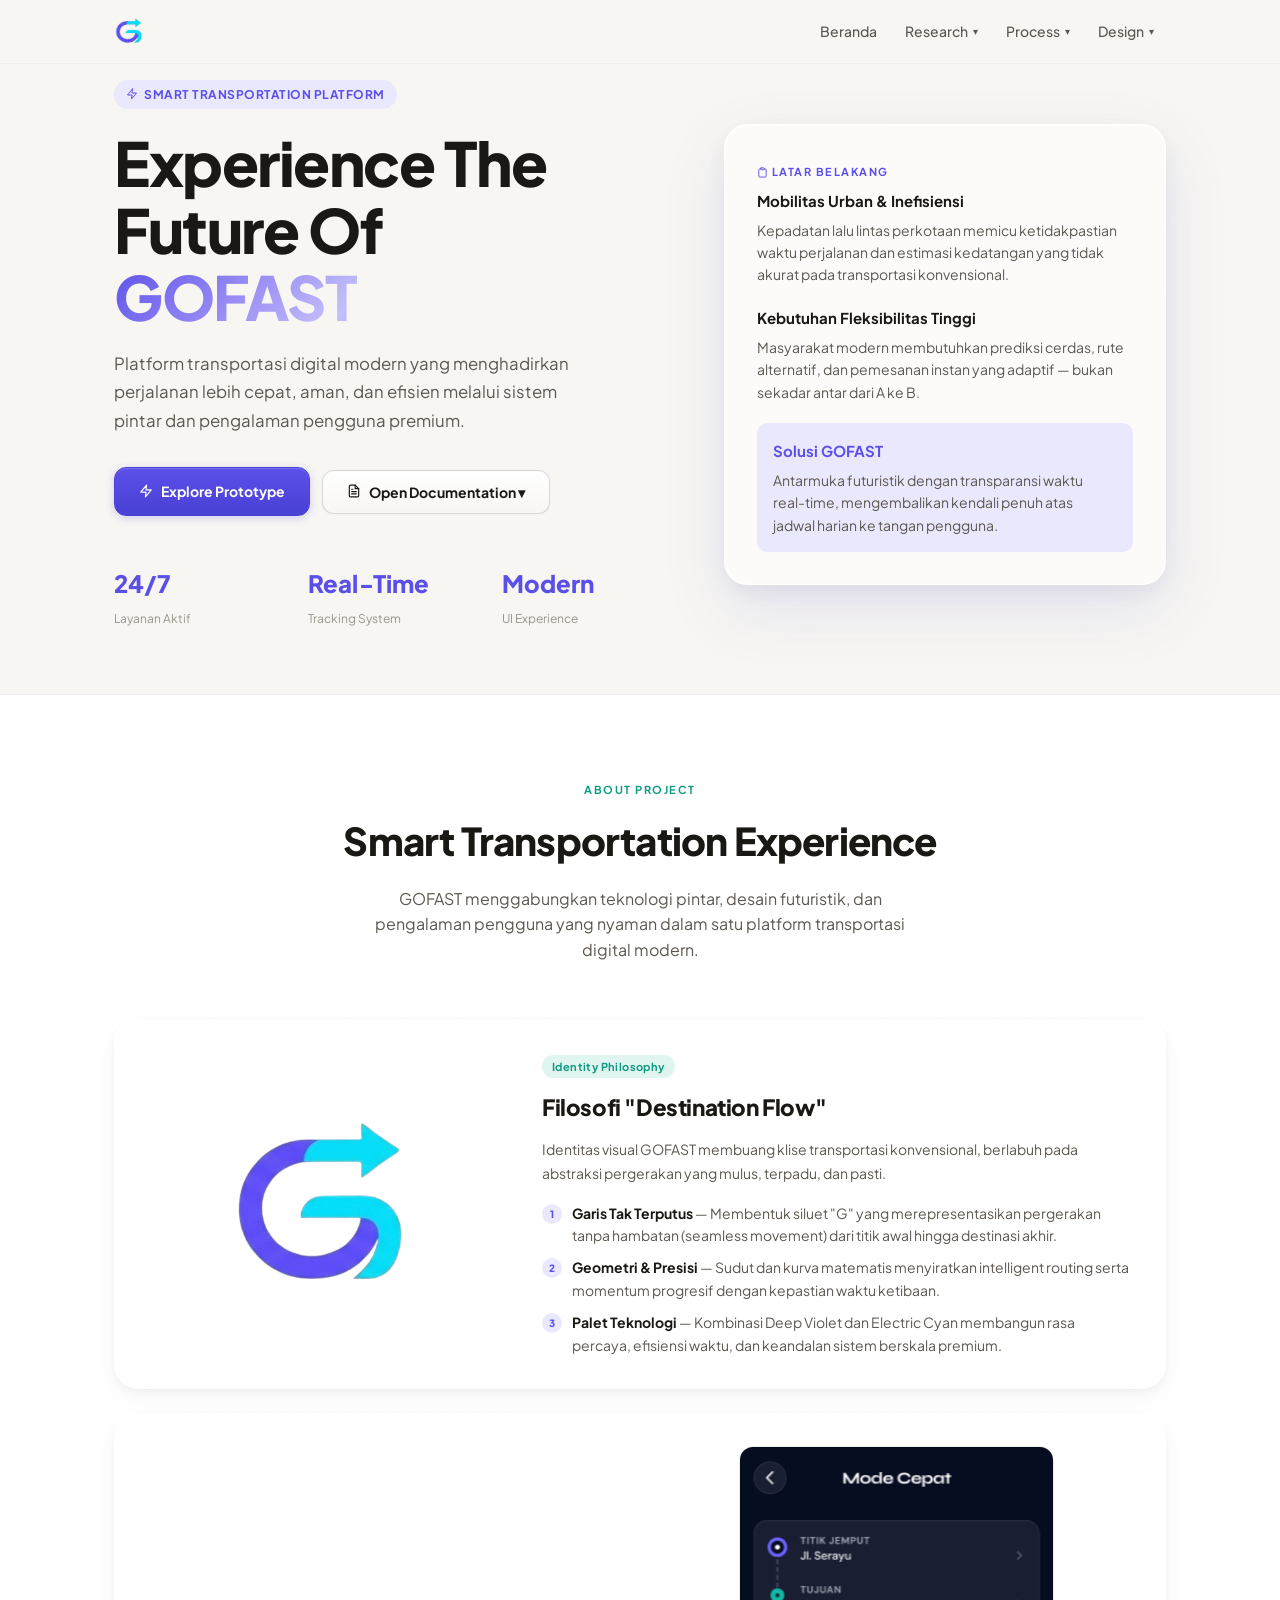
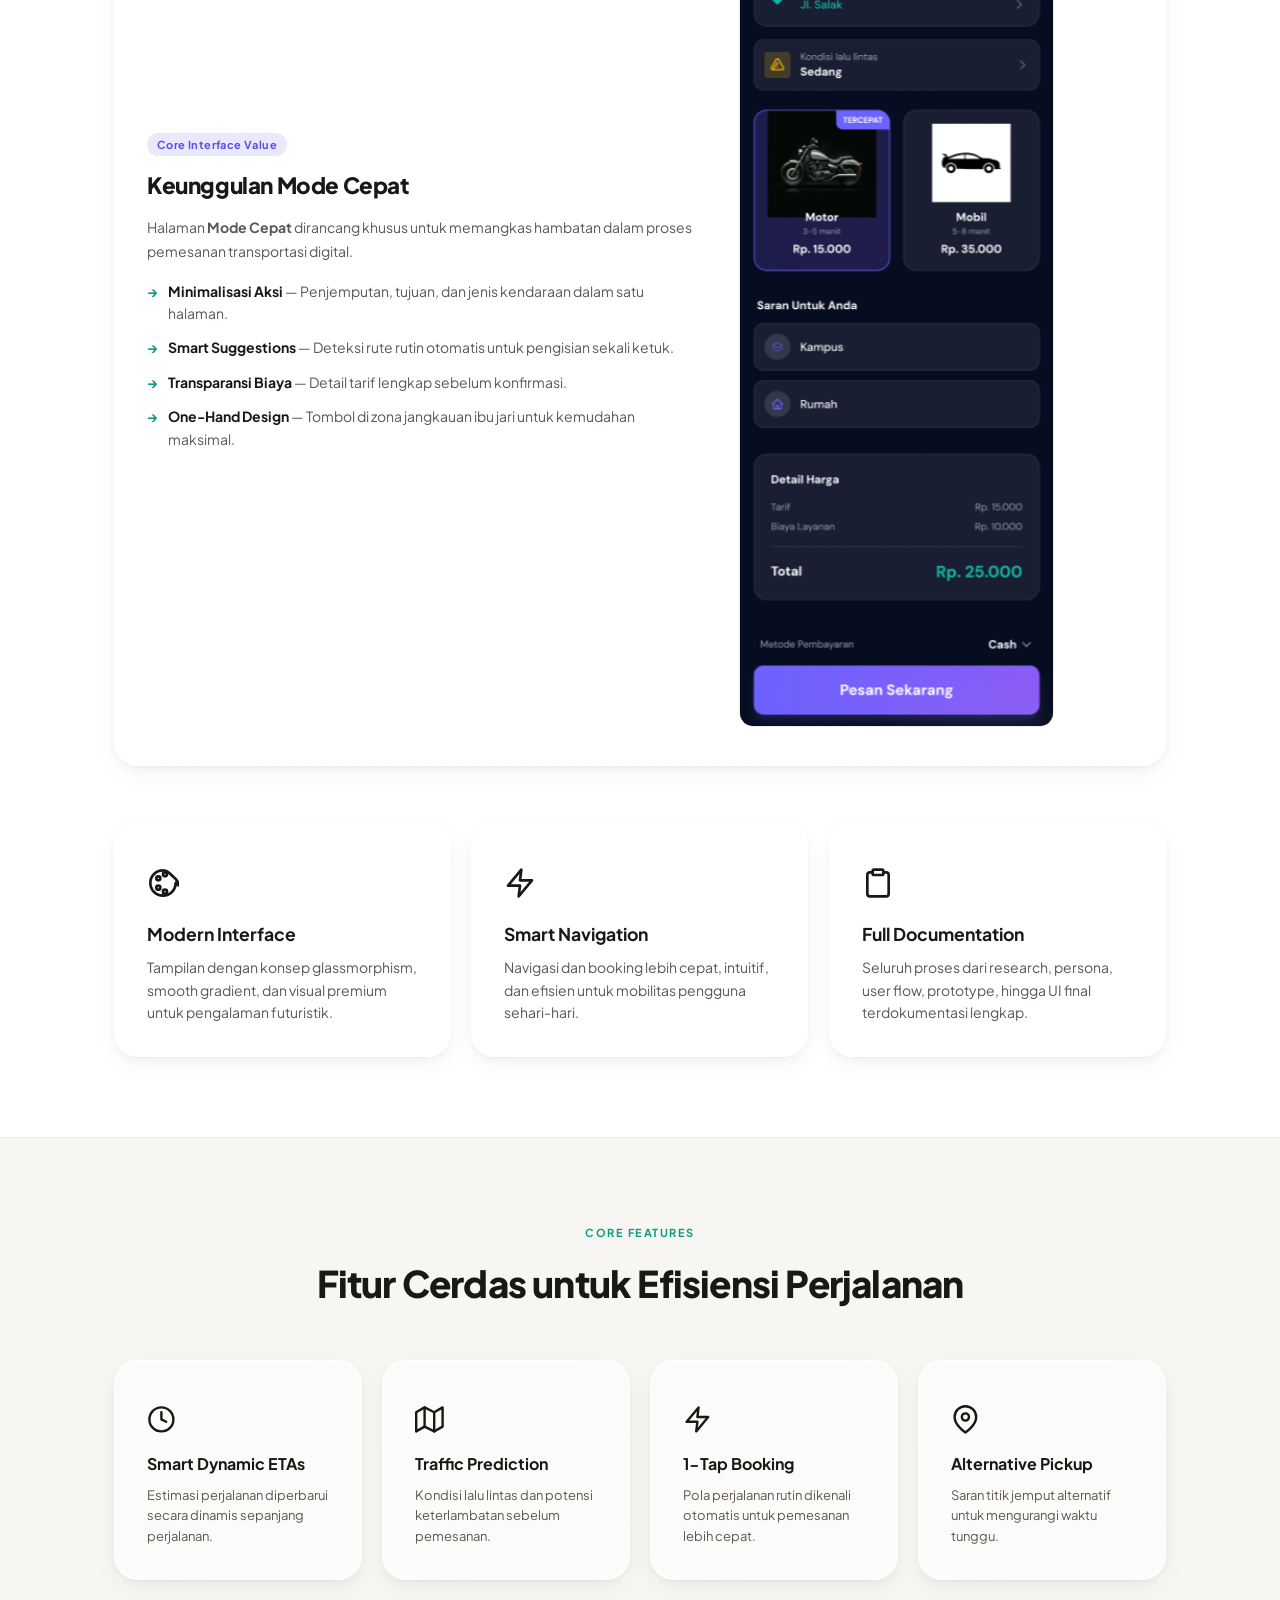
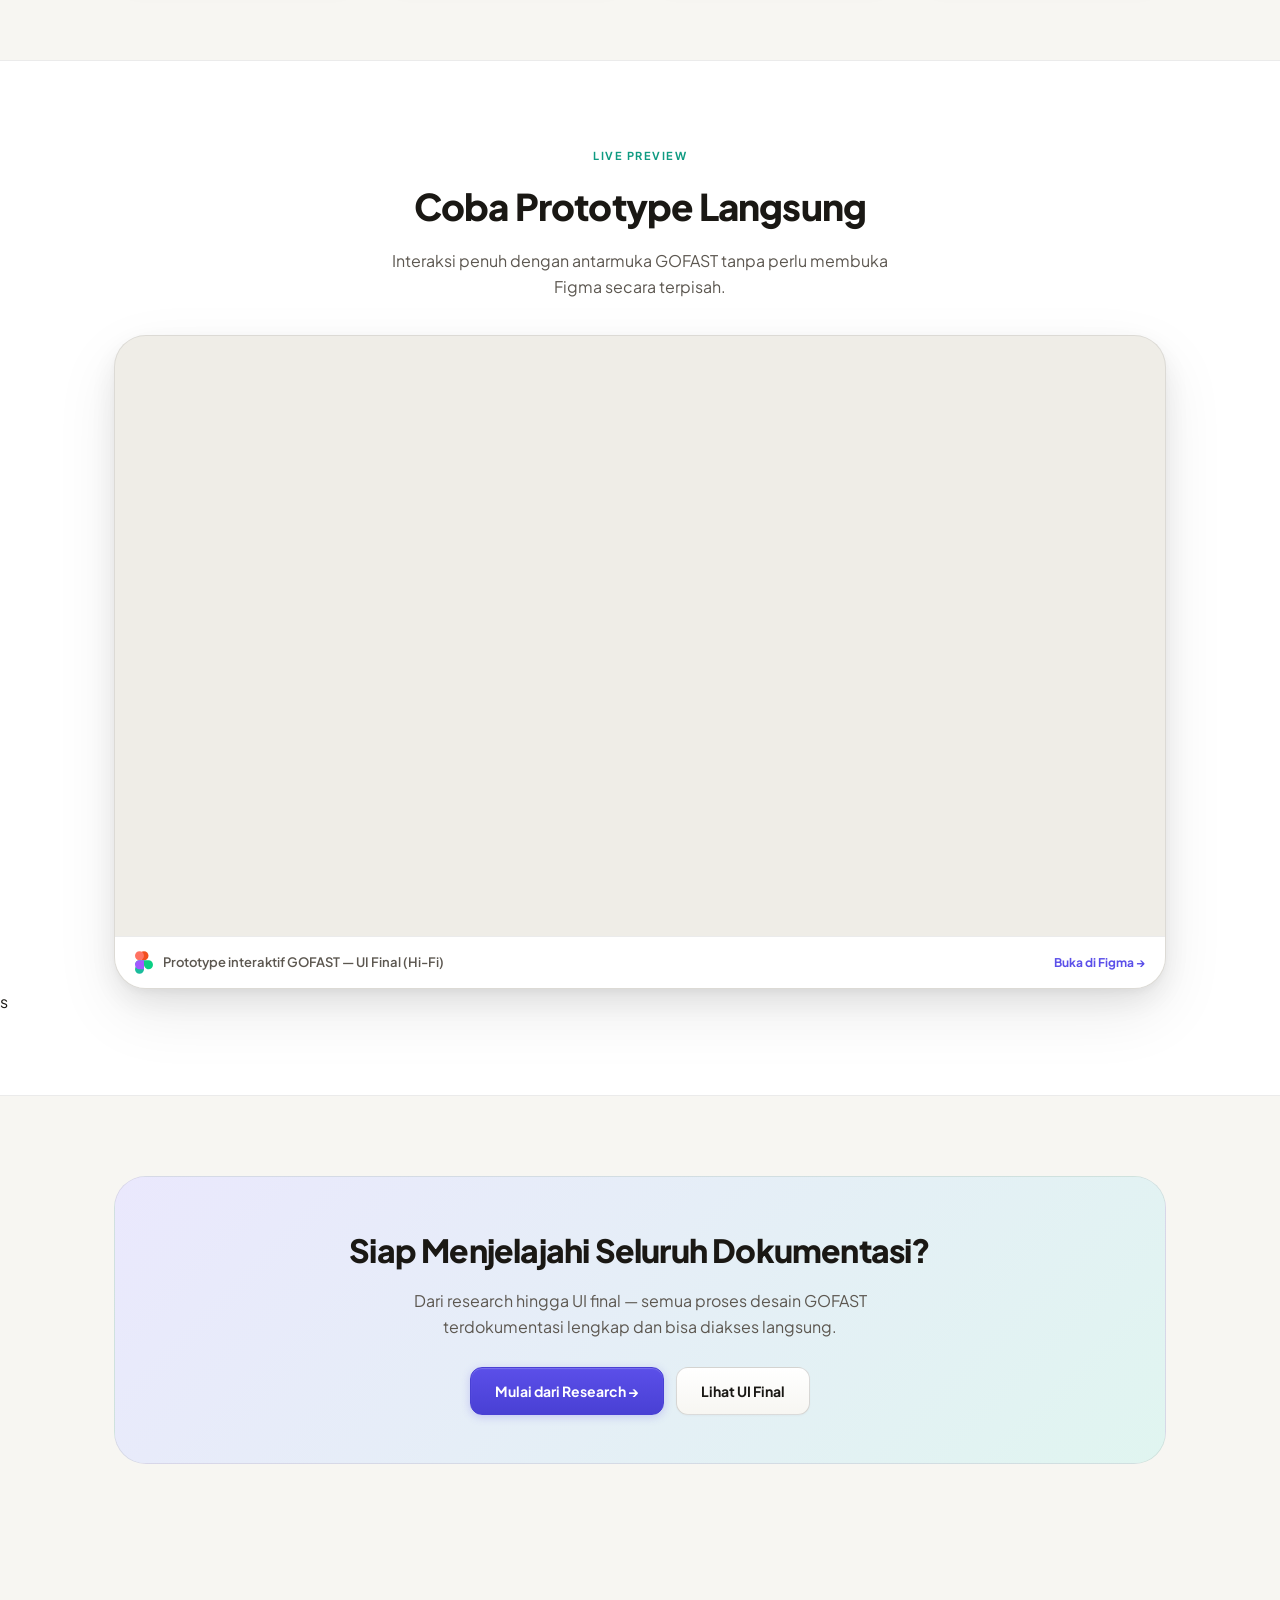
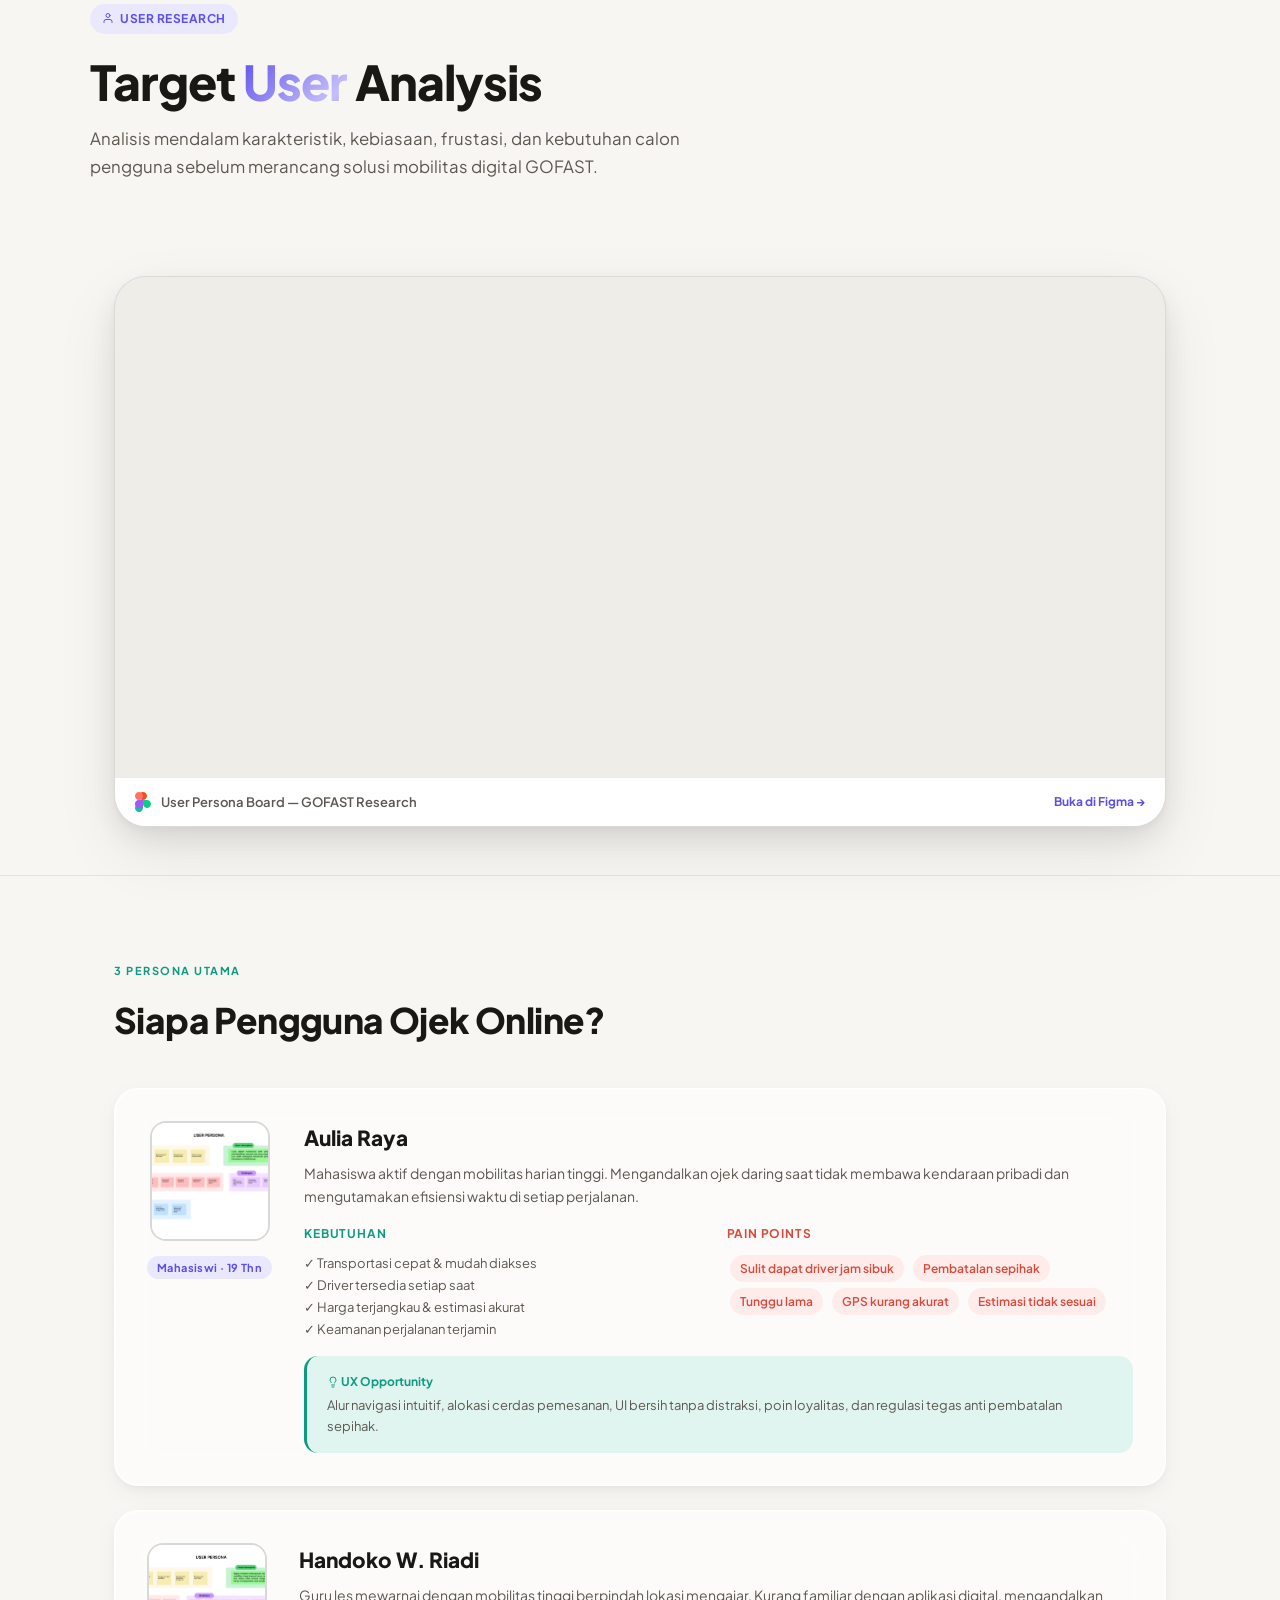
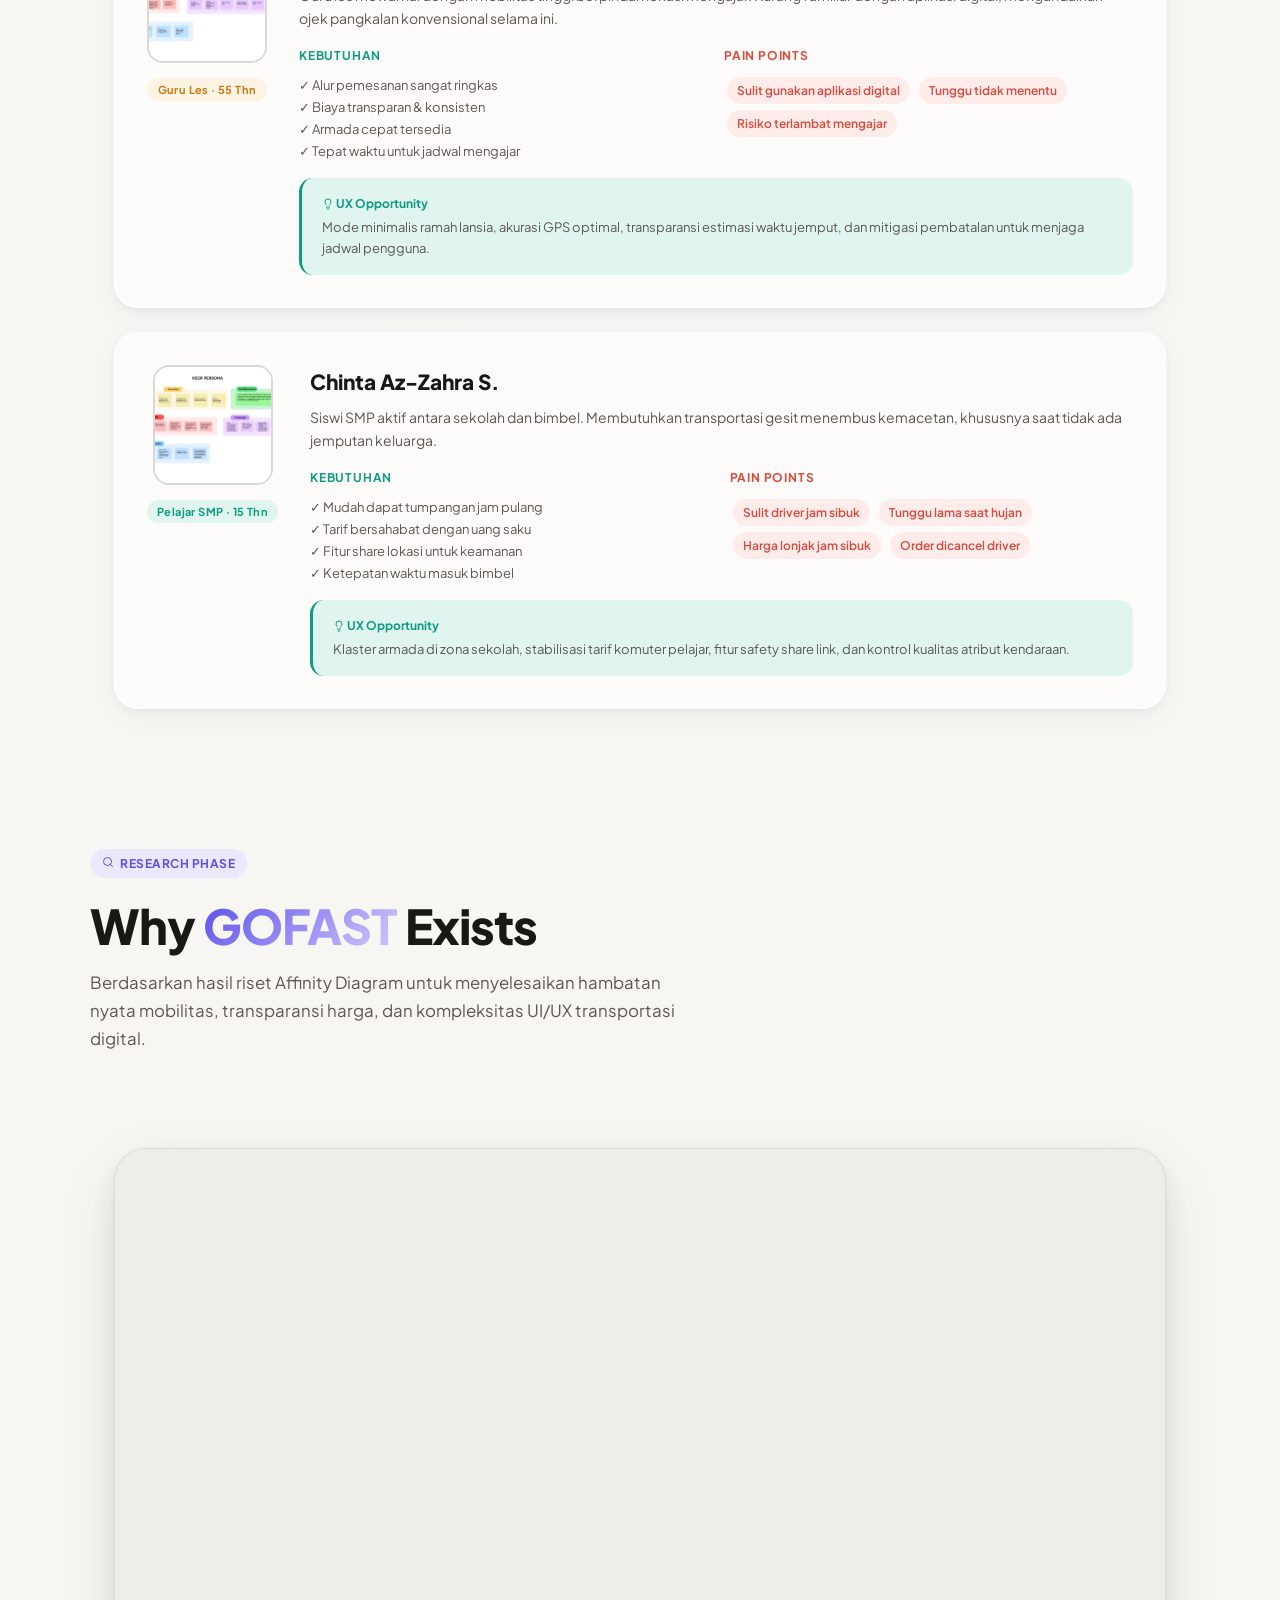
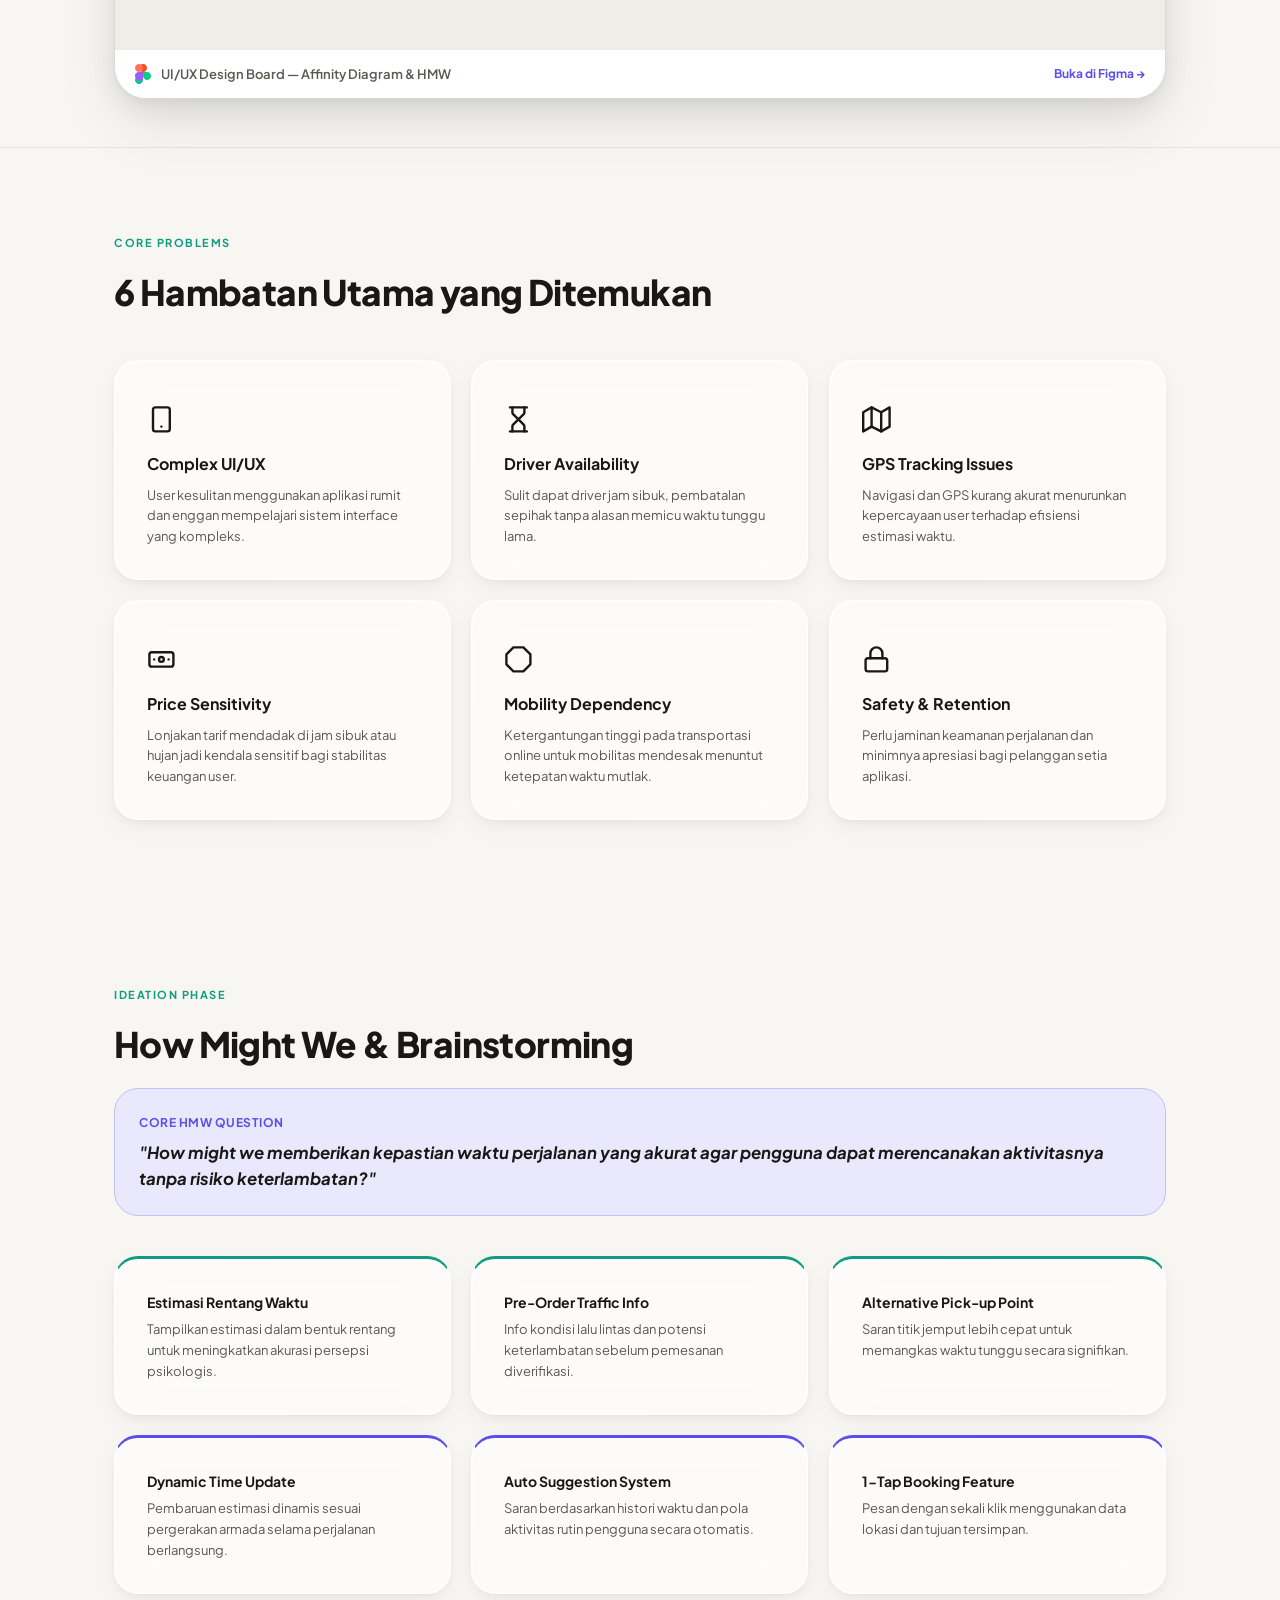
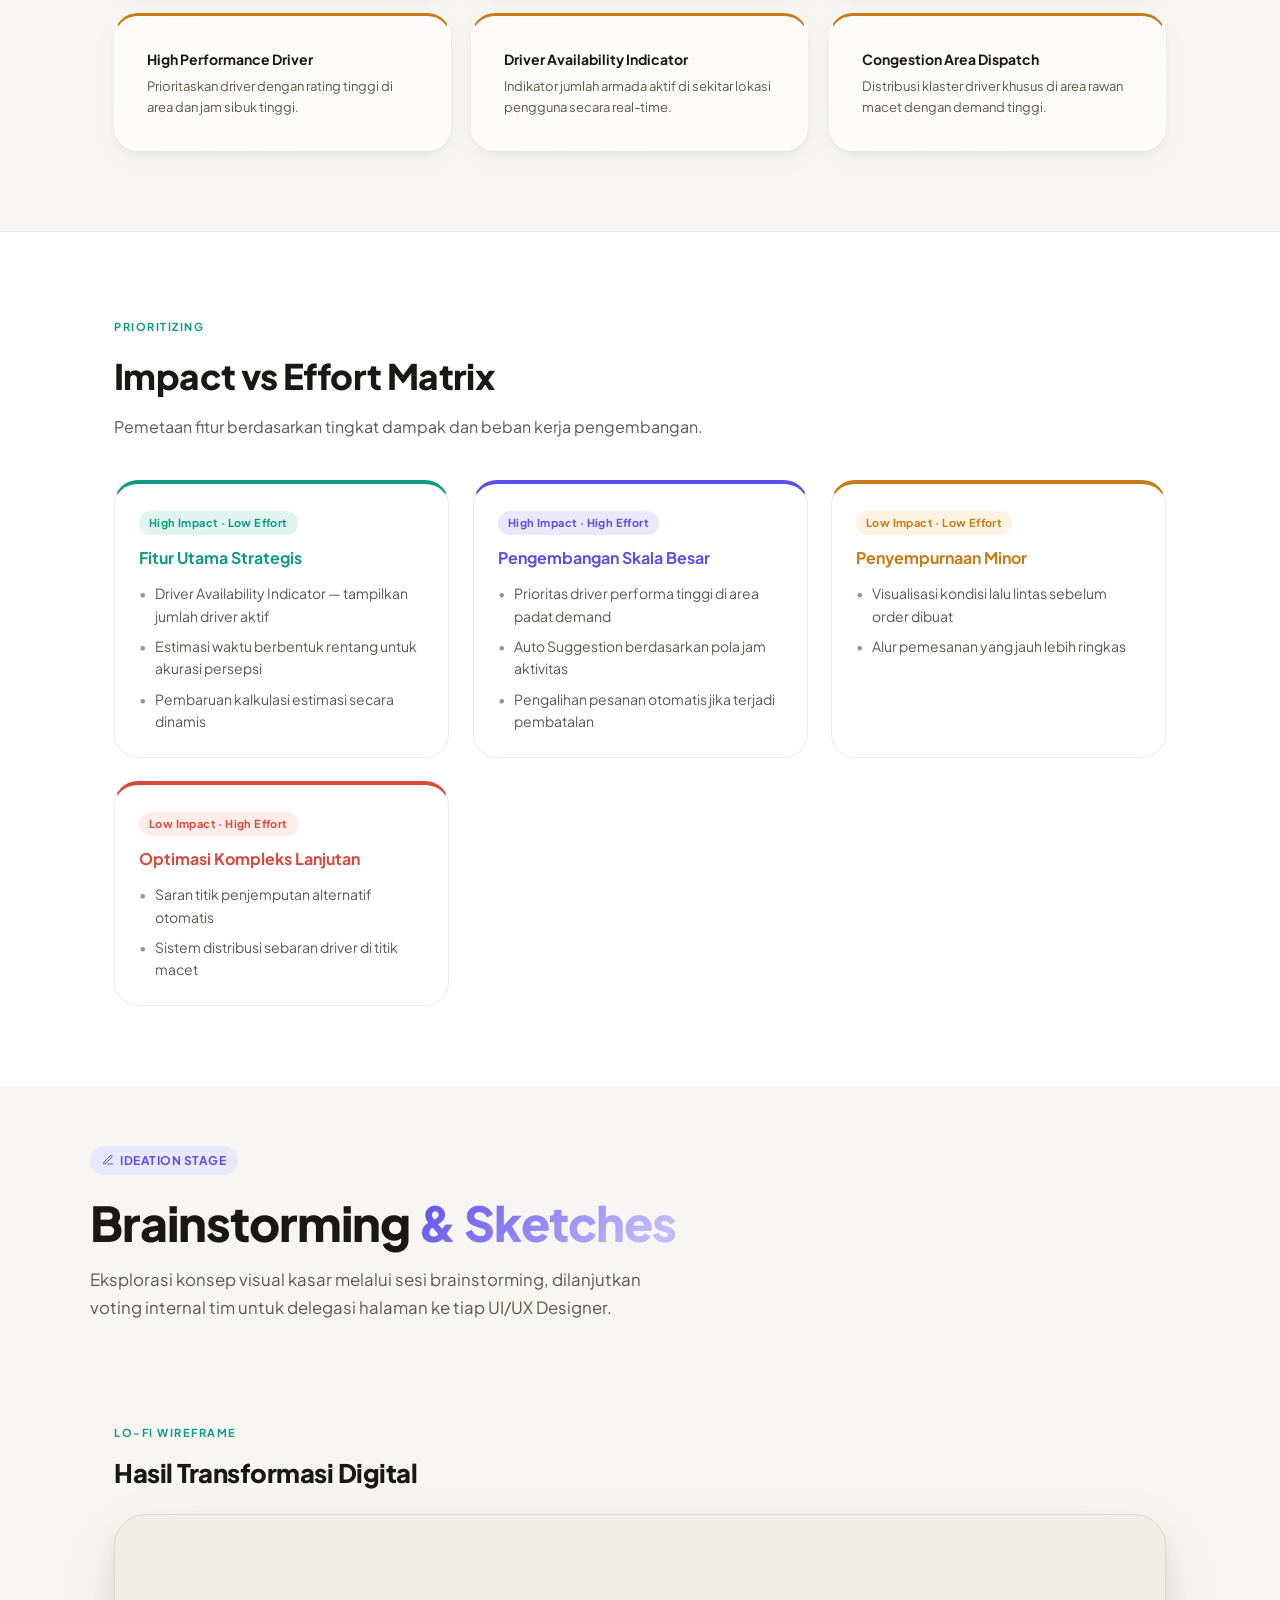
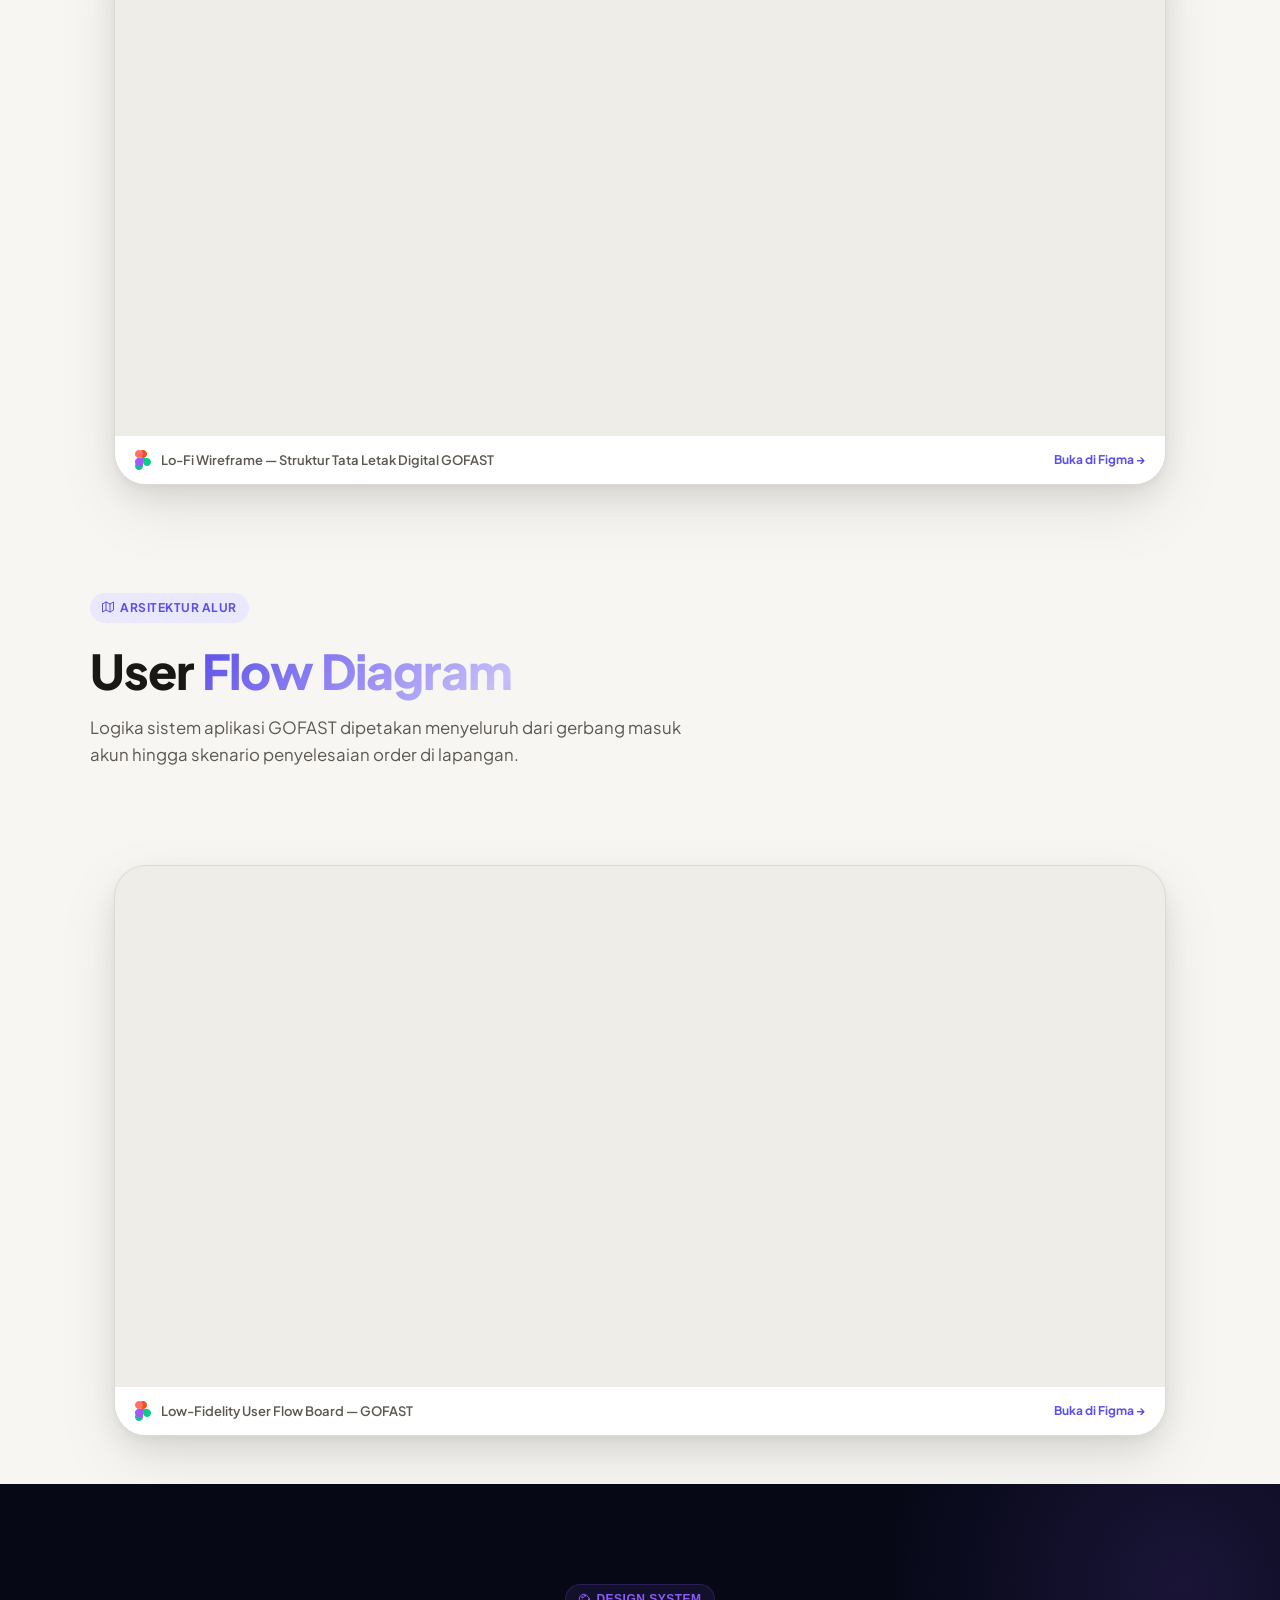
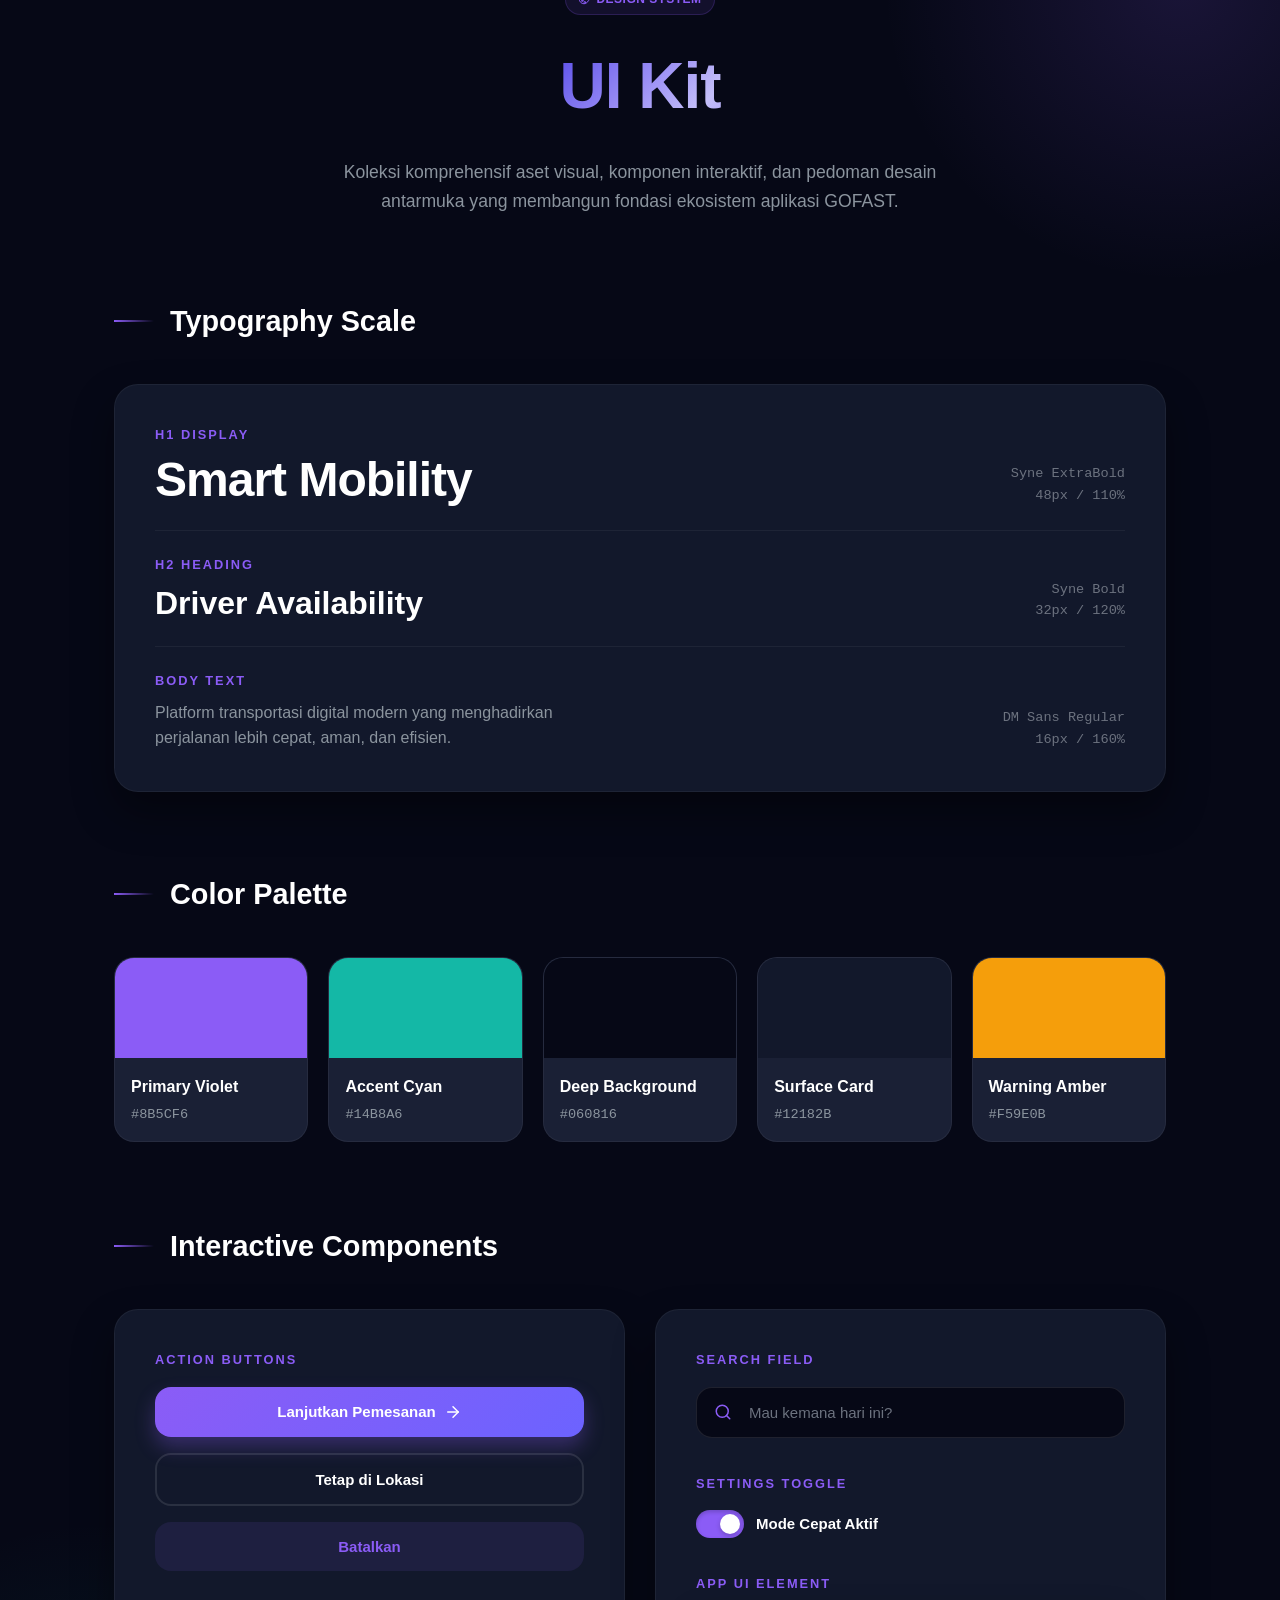
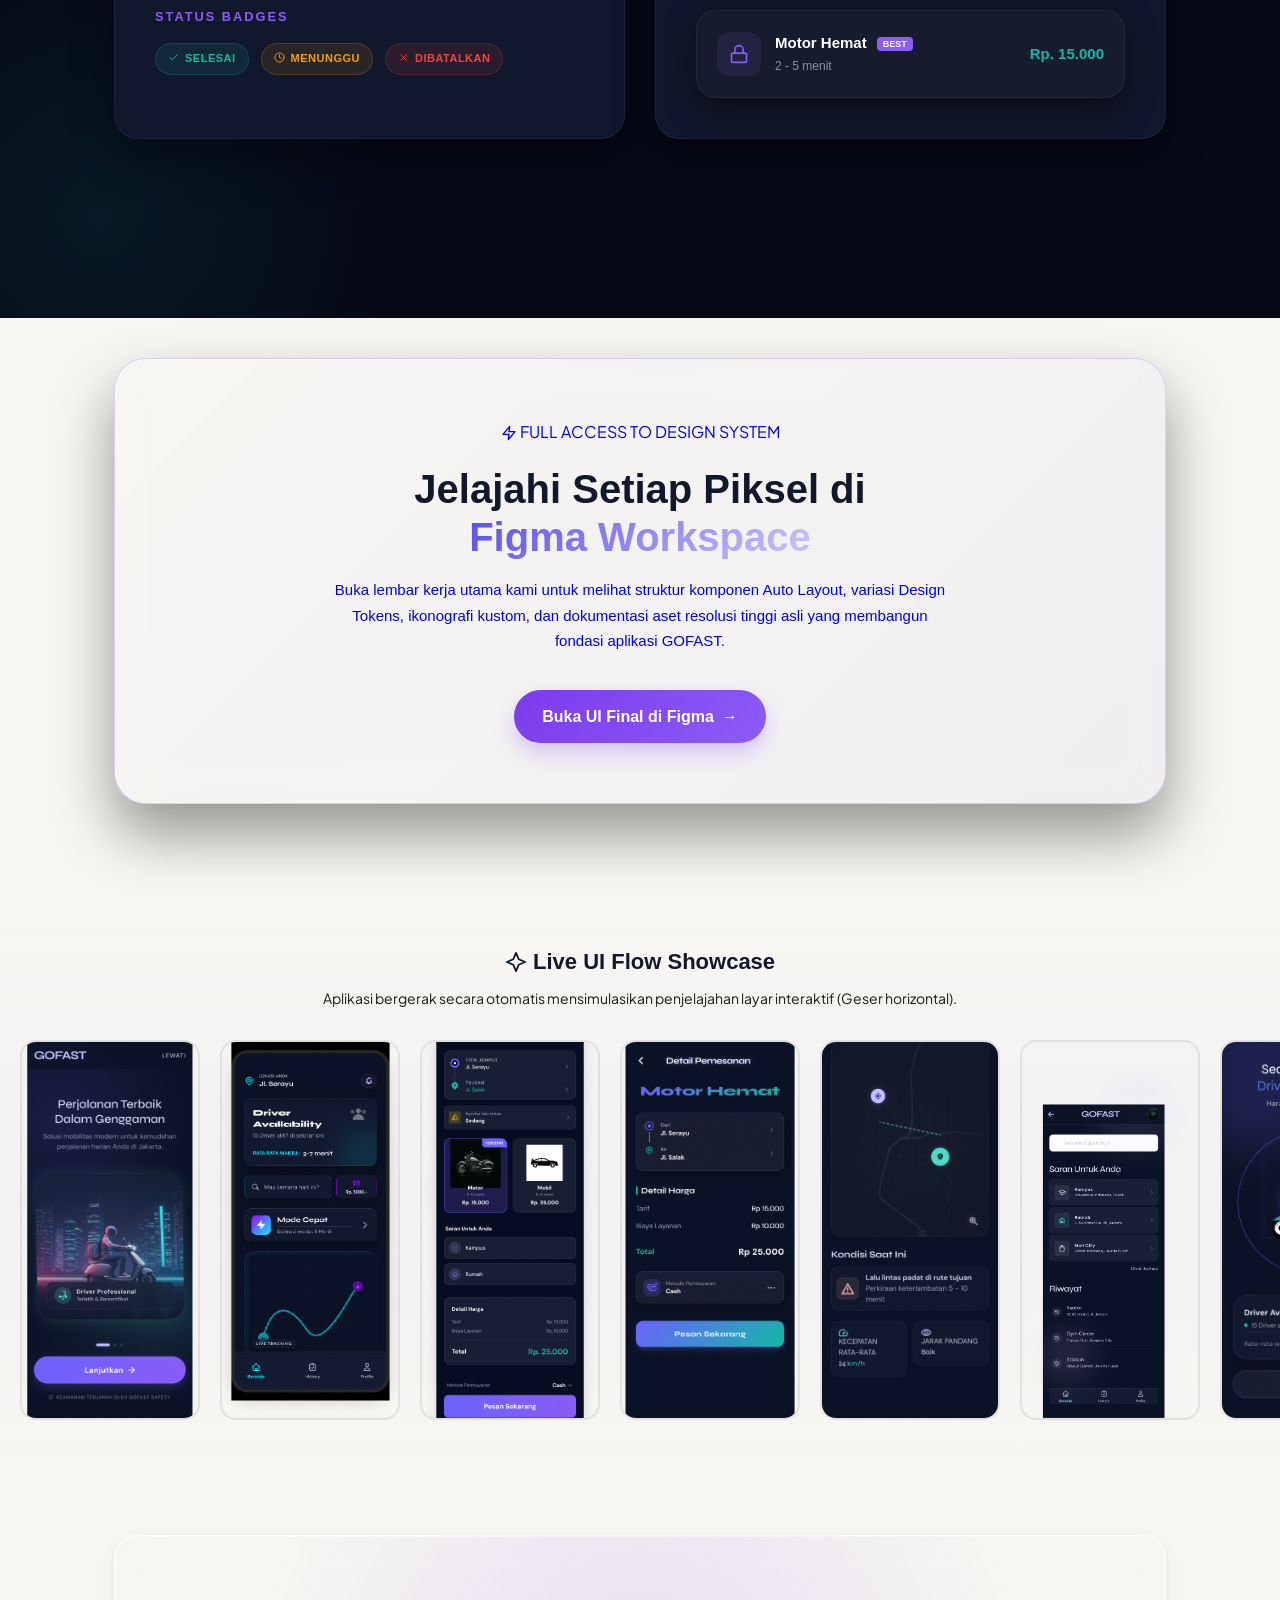
==== commit a8b9405d: "Update project" ====
--- a/index.html
+++ b/index.html
@@ -257,7 +257,7 @@
         <a href="https://www.figma.com/proto/zeWfDdqE2L9W0G9Yodgt2X/Untitled?node-id=0-1" target="_blank" style="margin-left: auto; color: var(--violet); font-size: 12px; font-weight: 700; text-decoration: none;">Buka di Figma →</a>
       </div>
     </div>
-  </div>
+  </div>s
 </section>
 
 <!-- CTA -->
@@ -646,171 +646,249 @@
 </section>
 
 <section id="tipografi"></section>
-<div class="page-hero" style="padding: 60px 0 40px 0; background-color: rgb(244, 244, 234);">
-    <div class="container">
-      <h1 style="font-size: 2.8rem; line-height: 1.2; margin-bottom: 15px;">Typography &<br><span class="gradient-text">Visual Style Tokens</span></h1>
-      <p style="max-width: 650px; color: var(--muted); font-size: 1rem; line-height: 1.6;">Panduan komprehensif susunan huruf, skala ukuran, dan kontras warna aplikasi GOFAST untuk menjamin konsistensi antarmuka yang ramah pengguna bagi semua kalangan.</p>
-    </div>
-  </div>
-
-  <section class="section" style="padding-top: 20px;">
-    <div class="container">
-      
-      <div style="margin-bottom: 35px;">
-        <h2 style="font-family: 'Syne', sans-serif; font-size: 1.8rem; margin-bottom: 10px;">Kombinasi Typeface Utama</h2>
-        <p style="color: var(--muted); max-width: 600px;">Penentuan dua rumpun huruf berdasarkan prinsip fungsionalitas produk digital berkecepatan tinggi.</p>
-      </div>
-
-      <!-- Grid Utama Komponen kartu -->
-      <div class="cards-grid" style="display: grid; grid-template-columns: repeat(auto-fit, minmax(280px, 1fr)); gap: 30px; margin-bottom: 40px;">
-        <div class="glass card reveal" style="padding: 35px; border-radius: var(--r-md);">
-          <div style="font-family: 'Syne', sans-serif; font-size: 4.5rem; margin-bottom: 15px; line-height: 1; font-weight: 700; color: #8B5CF6;">Aa</div>
-          <h3 style="font-family: 'Syne', sans-serif; font-size: 1.4rem; margin-bottom: 8px;">Syne — Display & Heading</h3>
-          <p style="font-size: 0.9rem; color: var(--muted); line-height: 1.6; margin: 0;">
-            Berkarakter geometris dan modern. Diimplementasikan khusus untuk judul besar (*Hero Title*), judul menu, serta angka penunjuk navigasi agar memberikan kesan premium.
-          </p>
-        </div>
-
-        <div class="glass card reveal" style="padding: 35px; border-radius: var(--r-md);">
-          <div style="font-family: 'DM Sans', sans-serif; font-size: 4.5rem; margin-bottom: 15px; line-height: 1; font-weight: 700; color: #14B8A6;">Aa</div>
-          <h3 style="font-family: 'Syne', sans-serif; font-size: 1.4rem; margin-bottom: 8px;">DM Sans — Body & UI Copy</h3>
-          <p style="font-size: 0.9rem; color: var(--muted); line-height: 1.6; margin: 0;">
-            Memiliki keterbacaan yang sangat tinggi (*high readability*) pada layar gawai berukuran kecil. Digunakan untuk deskripsi rute, petunjuk langkah, teks tombol, dan data konfirmasi.
-          </p>
-        </div>
-      </div>
-
-      <hr style="border: 0; border-top: 1px solid var(--border); margin: 50px 0;">
-
-      <div style="margin-bottom: 35px;">
-        <h2 style="font-family: 'Syne', sans-serif; font-size: 1.8rem; margin-bottom: 10px;">Skala Ukuran & Aturan Token CSS</h2>
-        <p style="color: var(--muted); max-width: 600px;">Daftar baku proporsi teks yang disesuaikan dengan viewport perangkat iPhone 13 / Android modern.</p>
-      </div>
-
-      <div style="display: flex; flex-direction: column; gap: 20px; margin-bottom: 40px;">
-        <div class="glass card reveal" style="padding: 30px; border-radius: var(--r-sm); display: flex; flex-direction: column; gap: 10px;">
-          <div style="display: flex; gap: 15px; align-items: center; border-bottom: 1px solid var(--border); padding-bottom: 8px; flex-wrap: wrap;">
-            <small style="color: #14B8A6; letter-spacing: 1.5px; font-weight: 600; font-size: 0.75rem;">H1 — HERO DISPLAY TITLE</small>
-            <!-- Diperbaiki: word-break & white-space agar kode monospace tidak memanjangkan kontainer kartu ke kanan -->
-            <span class="persona-tag" style="background: rgba(236, 235, 238, 0.15); color: #8B5CF6; font-size: 0.7rem; font-family: monospace; word-break: break-all; white-space: normal;">--fs-h1: 72px / line-height: 110%</span>
-          </div>
-          <h1 style="margin:0; font-family: 'Syne', sans-serif; font-size: clamp(2rem, 4vw, 4.5rem); line-height: 1.1;">Heading Utama Modern</h1>
-        </div>
-
-        <div class="glass card reveal" style="padding: 30px; border-radius: var(--r-sm); display: flex; flex-direction: column; gap: 10px;">
-          <div style="display: flex; gap: 15px; align-items: center; border-bottom: 1px solid var(--border); padding-bottom: 8px; flex-wrap: wrap;">
-            <small style="color: #14B8A6; letter-spacing: 1.5px; font-weight: 600; font-size: 0.75rem;">H2 — SECTION HEADING</small>
-            <span class="persona-tag" style="background: rgba(139, 92, 246, 0.15); color: #8B5CF6; font-size: 0.7rem; font-family: monospace; word-break: break-all; white-space: normal;">--fs-h2: 56px / line-height: 120%</span>
-          </div>
-          <h2 style="margin:0; font-family: 'Syne', sans-serif; font-size: clamp(1.6rem, 3vw, 3.5rem); line-height: 1.2;">Sub Heading Premium</h2>
-        </div>
-
-        <div class="glass card reveal" style="padding: 30px; border-radius: var(--r-sm); display: flex; flex-direction: column; gap: 10px;">
-          <div style="display: flex; gap: 15px; align-items: center; border-bottom: 1px solid var(--border); padding-bottom: 8px; flex-wrap: wrap;">
-            <small style="color: #14B8A6; letter-spacing: 1.5px; font-weight: 600; font-size: 0.75rem;">H3 — CARD TITLE / SUB-MENU</small>
-            <span class="persona-tag" style="background: rgba(139, 92, 246, 0.15); color: #8B5CF6; font-size: 0.7rem; font-family: monospace; word-break: break-all; white-space: normal;">--fs-h3: 40px / line-height: 130%</span>
-          </div>
-          <h3 style="margin:0; font-family: 'Syne', sans-serif; font-size: clamp(1.3rem, 2vw, 2.5rem); line-height: 1.2;">Tipografi Elegan Digital</h3>
-        </div>
-
-        <div class="glass card reveal" style="padding: 30px; border-radius: var(--r-sm); display: flex; flex-direction: column; gap: 10px;">
-          <div style="display: flex; gap: 15px; align-items: center; border-bottom: 1px solid var(--border); padding-bottom: 8px; flex-wrap: wrap;">
-            <small style="color: #14B8A6; letter-spacing: 1.5px; font-weight: 600; font-size: 0.75rem;">BODY TEXT — PARAGRAPH & PARAGRAPH DATA</small>
-            <span class="persona-tag" style="background: rgba(139, 92, 246, 0.15); color: #8B5CF6; font-size: 0.7rem; font-family: monospace; word-break: break-all; white-space: normal;">--fs-body: 18px / line-height: 160%</span>
-          </div>
-          <p style="margin:0; font-family: 'DM Sans', sans-serif; font-size: 1.1rem; line-height: 1.6; color: var(--text-body);">Sistem arsitektur penataan teks membantu desainer mewujudkan penyampaian pesan produk digital yang mengalir selaras, rapi, serta profesional untuk seluruh lapisan umur masyarakat pengguna aplikasi transportasi Indonesia.</p>
-        </div>
-      </div>
-
-      <hr style="border: 0; border-top: 1px solid var(--border); margin: 50px 0;">
-
-      <div style="margin-bottom: 35px;">
-        <h2 style="font-family: 'Syne', sans-serif; font-size: 1.8rem; margin-bottom: 10px;">Sistem Keselarasan Warna</h2>
-        <p style="color: var(--muted); max-width: 600px;">Palet utama pendukung keterbacaan teks kontras tinggi pada ekosistem malam (dark-mode UI).</p>
-      </div>
-
-      <!-- Diperbaiki: Ditambahkan batas minimum kartu warna agar menyusut rapi di mobile tanpa menghilangkan kotak warna aslinya -->
-      <div class="cards-grid" style="display: grid; grid-template-columns: repeat(auto-fit, minmax(140px, 1fr)); gap: 25px;">
-        <div class="glass card reveal" style="overflow: hidden; padding: 0; border-radius: var(--r-md); transition: transform var(--t-base) var(--ease-out);">
-          <div style="height: 130px; background:#8B5CF6;"></div>
-          <div style="padding: 20px;">
-            <h3 style="margin: 0 0 5px 0; font-family: 'Syne', sans-serif; font-size: 1.1rem;">Primary Violet</h3>
-            <p style="margin: 0; color: var(--muted); font-size: 0.9rem;">#6C63FF</p>
-          </div>
-        </div>
-
-        <div class="glass card reveal" style="overflow: hidden; padding: 0; border-radius: var(--r-md); transition: transform var(--t-base) var(--ease-out);">
-          <div style="height: 130px; background:#8B5CF6;"></div>
-          <div style="padding: 20px;">
-            <h3 style="margin: 0 0 5px 0; font-family: 'Syne', sans-serif; font-size: 1.1rem;">Soft Purple</h3>
-            <p style="margin: 0; color: var(--muted); font-size: 0.9rem;">#8B5CF6</p>
-          </div>
-        </div>
-
-        <div class="glass card reveal" style="overflow: hidden; padding: 0; border-radius: var(--r-md); transition: transform var(--t-base) var(--ease-out);">
-          <div style="height: 130px; background:#14B8A6;"></div>
-          <div style="padding: 20px;">
-            <h3 style="margin: 0 0 5px 0; font-family: 'Syne', sans-serif; font-size: 1.1rem;">Accent Cyan</h3>
-            <p style="margin: 0; color: var(--muted); font-size: 0.9rem;">#14B8A6</p>
-          </div>
-        </div>
-
-        <div class="glass card reveal" style="overflow: hidden; padding: 0; border-radius: var(--r-md); transition: transform var(--t-base) var(--ease-out);">
-          <div style="height: 130px; background:#12182B;"></div>
-          <div style="padding: 20px;">
-            <h3 style="margin: 0 0 5px 0; font-family: 'Syne', sans-serif; font-size: 1.1rem;">Dark Card</h3>
-            <p style="margin: 0; color: var(--muted); font-size: 0.9rem;">#12182B</p>
-          </div>
-        </div>
-      </div>
-
-      <hr style="border: 0; border-top: 1px solid var(--border); margin: 50px 0;">
-
-      <div style="margin-bottom: 35px;">
-        <h2 style="font-family: 'Syne', sans-serif; font-size: 1.8rem; margin-bottom: 10px;">Implementasi Nyata Pada Komponen UI</h2>
-        <p style="color: var(--muted); max-width: 600px;">Simulasi penggabungan aset token tipografi dan warna di dalam card informasi mini aplikasi.</p>
-      </div>
-
-      <div class="cards-grid" style="display: grid; grid-template-columns: repeat(auto-fit, minmax(280px, 1fr)); gap: 30px;">
-        <div class="glass card reveal" style="padding: 35px; border-radius: var(--r-md);">
-          <div style="display:flex; justify-content:space-between; align-items:center; margin-bottom:15px;">
-            <span style="font-size:0.75rem; color:#14B8A6; font-weight:700; text-transform:uppercase; letter-spacing:1px;">Rute Tercepat</span>
-            <span style="font-size:0.8rem; color: var(--muted);">12 Menit</span>
-          </div>
-          <h4 style="font-family: 'Syne', sans-serif; font-size:1.5rem; margin:0 0 10px 0; font-weight:700;">Stasiun Madiun</h4>
-          <p style="font-family: 'DM Sans', sans-serif; font-size:0.9rem; color: var(--muted); margin:0; line-height:1.5;">Kombinasi heading Syne Bold + deskripsi sub-teks DM Sans Regular menghasilkan hirarki informasi rute yang instan dipahami.</p>
-        </div>
-
-        <div class="glass card reveal" style="padding: 35px; border-radius: var(--r-md); border: 1px solid rgba(139, 92, 246, 0.2);">
-          <div style="display:flex; justify-content:space-between; align-items:center; margin-bottom:15px;">
-            <span style="font-size:0.75rem; color:#8B5CF6; font-weight:700; text-transform:uppercase; letter-spacing:1px;">Sistem Notifikasi</span>
-            <span style="font-size:0.8rem; color: var(--muted);">Baru</span>
-          </div>
-          <h4 style="font-family: 'Syne', sans-serif; font-size:1.5rem; margin:0 0 10px 0; font-weight:700;">Gojek-Grab Standard Icon</h4>
-          <p style="font-family: 'DM Sans', sans-serif; font-size:0.9rem; color: var(--muted); margin:0; line-height:1.5;">Ukuran tombol aksi menggunakan basis minimal 16px - 18px demi menjaga akses ketukan jempol semua kalangan usia pengguna indonesia.</p>
-        </div>
-      </div>
-
-      <hr style="border: 0; border-top: 1px solid var(--border); margin: 50px 0;">
-
-      <div style="margin-bottom: 25px;">
-        <h2 style="font-family: 'Syne', sans-serif; font-size: 1.8rem; margin-bottom: 10px;">Panduan Aksesibilitas Kontras</h2>
-        <p style="color: var(--muted); max-width: 600px;">Aturan baku kombinasi warna teks demi menjaga kenyamanan visual.</p>
-      </div>
-
-      <div class="cards-grid" style="display: grid; grid-template-columns: repeat(auto-fit, minmax(280px, 1fr)); gap: 25px;">
-        <div class="glass card reveal" style="padding: 25px; border-radius: var(--r-sm); border-left: 4px solid #14B8A6; background: rgba(20, 184, 166, 0.03);">
-          <h4 style="font-family: 'Syne', sans-serif; color:#14B8A6; margin:0 0 10px 0; font-size:1.1rem;"><svg width="1em" height="1em" viewBox="0 0 24 24" fill="none" stroke="currentColor" stroke-width="2" stroke-linecap="round" stroke-linejoin="round" style="vertical-align: middle; margin-top: -2px;"><polyline points="20 6 9 17 4 12"></polyline></svg> YANG HARUS DILAKUKAN (DO)</h4>
-          <p style="font-family: 'DM Sans', sans-serif; font-size:0.9rem; color: var(--text-body); line-height:1.6; margin:0;">Gunakan warna teks putih murni (`#FFFFFF`) atau abu terang (`#C7CCE5`) di atas latar belakang gelap gulita (`#060816`) untuk menjamin keterbacaan artikel.</p>
-        </div>
-        <div class="glass card reveal" style="padding: 25px; border-radius: var(--r-sm); border-left: 4px solid #EC4899; background: rgba(236, 72, 153, 0.03);">
-          <h4 style="font-family: 'Syne', sans-serif; color:#EC4899; margin:0 0 10px 0; font-size:1.1rem;"><svg width="1em" height="1em" viewBox="0 0 24 24" fill="none" stroke="currentColor" stroke-width="2" stroke-linecap="round" stroke-linejoin="round" style="vertical-align: middle; margin-top: -2px;"><line x1="18" y1="6" x2="6" y2="18"></line><line x1="6" y1="6" x2="18" y2="18"></line></svg> YANG HARUS DIHINDARI (DON'T)</h4>
-          <p style="font-family: 'DM Sans', sans-serif; font-size:0.9rem; color: var(--text-body); line-height:1.6; margin:0;">Menumpuk teks berwarna ungu tua / violet gelap langsung di atas background hitam tanpa menggunakan pembatas lapisan kartu (*glassmorphism card*).</p>
-        </div>
-      </div>
-
-    </div>
-  </section>
+<style>
+  .uikit-section { background-color: #060816; color: #fff; padding: 100px 0; font-family: 'DM Sans', sans-serif; position: relative; overflow: hidden; }
+  .uikit-section::before { content: ''; position: absolute; top: -200px; right: -200px; width: 600px; height: 600px; background: radial-gradient(circle, rgba(139, 92, 246, 0.15) 0%, transparent 70%); border-radius: 50%; pointer-events: none; }
+  .uikit-section::after { content: ''; position: absolute; bottom: -200px; left: -200px; width: 600px; height: 600px; background: radial-gradient(circle, rgba(20, 184, 166, 0.1) 0%, transparent 70%); border-radius: 50%; pointer-events: none; }
+  
+  .uikit-header { text-align: center; margin-bottom: 80px; position: relative; z-index: 2; }
+  .uikit-header h1 { font-family: 'Syne', sans-serif; font-size: clamp(2.5rem, 5vw, 4rem); font-weight: 800; margin-bottom: 20px; color: #fff; letter-spacing: -1px; }
+  .uikit-header p { color: #8B949E; font-size: 1.1rem; max-width: 640px; margin: 0 auto; line-height: 1.7; }
+  
+  .uikit-group { margin-bottom: 80px; position: relative; z-index: 2; }
+  .uikit-title { display: flex; align-items: center; gap: 16px; margin-bottom: 40px; }
+  .uikit-title-line { height: 2px; width: 40px; background: linear-gradient(90deg, #8B5CF6, transparent); }
+  .uikit-title h2 { font-family: 'Syne', sans-serif; font-size: 1.8rem; font-weight: 700; color: #fff; margin: 0; }
+  
+  .uikit-card { background: #12182B; border: 1px solid rgba(255,255,255,0.05); border-radius: 24px; padding: 40px; box-shadow: 0 20px 40px rgba(0,0,0,0.4); }
+  
+  /* Typography showcase */
+  .type-row { display: flex; justify-content: space-between; align-items: flex-end; padding: 24px 0; border-bottom: 1px solid rgba(255,255,255,0.05); }
+  .type-row:first-child { padding-top: 0; }
+  .type-row:last-child { border-bottom: none; padding-bottom: 0; }
+  .type-label { color: #8B5CF6; font-family: 'DM Sans', sans-serif; font-size: 0.8rem; font-weight: 700; text-transform: uppercase; letter-spacing: 2px; margin-bottom: 8px; }
+  .type-sample-h1 { font-family: 'Syne', sans-serif; font-size: clamp(32px, 4vw, 48px); font-weight: 800; line-height: 1.1; margin: 0; color: #fff; letter-spacing: -1px; }
+  .type-sample-h2 { font-family: 'Syne', sans-serif; font-size: clamp(24px, 3vw, 32px); font-weight: 700; line-height: 1.2; margin: 0; color: #fff; }
+  .type-sample-body { font-family: 'DM Sans', sans-serif; font-size: 16px; font-weight: 400; line-height: 1.6; margin: 0; color: #8B949E; max-width: 400px; }
+  .type-details { text-align: right; color: #6C727F; font-size: 0.85rem; font-family: monospace; flex-shrink: 0; }
+
+  /* Colors */
+  .color-grid { display: grid; grid-template-columns: repeat(auto-fit, minmax(180px, 1fr)); gap: 20px; }
+  .color-swatch { border-radius: 20px; overflow: hidden; background: #1A2035; border: 1px solid rgba(255,255,255,0.05); transition: transform 0.3s; }
+  .color-swatch:hover { transform: translateY(-5px); border-color: rgba(255,255,255,0.15); box-shadow: 0 10px 20px rgba(0,0,0,0.3); }
+  .color-preview { height: 100px; width: 100%; }
+  .color-info { padding: 16px; }
+  .color-name { font-weight: 700; color: #fff; margin-bottom: 4px; font-size: 1rem; }
+  .color-hex { color: #8B949E; font-size: 0.85rem; font-family: monospace; }
+  
+  /* Components */
+  .comp-grid { display: grid; grid-template-columns: 1fr 1fr; gap: 30px; }
+  @media (max-width: 768px) { .comp-grid { grid-template-columns: 1fr; } }
+  
+  /* Buttons */
+  .uikit-btn { display: inline-flex; align-items: center; justify-content: center; gap: 8px; padding: 16px 24px; border-radius: 16px; font-weight: 700; font-size: 15px; cursor: pointer; transition: all 0.3s; border: none; font-family: 'DM Sans', sans-serif; width: 100%; }
+  .uikit-btn-primary { background: linear-gradient(135deg, #8B5CF6 0%, #6C63FF 100%); color: #fff; box-shadow: 0 10px 20px rgba(139, 92, 246, 0.3); }
+  .uikit-btn-primary:hover { box-shadow: 0 15px 30px rgba(139, 92, 246, 0.4); transform: translateY(-2px); }
+  .uikit-btn-outline { background: transparent; color: #fff; border: 2px solid rgba(255,255,255,0.1); }
+  .uikit-btn-outline:hover { border-color: rgba(255,255,255,0.3); background: rgba(255,255,255,0.05); }
+  .uikit-btn-ghost { background: rgba(139, 92, 246, 0.1); color: #8B5CF6; }
+  .uikit-btn-ghost:hover { background: rgba(139, 92, 246, 0.2); }
+  
+  /* Inputs */
+  .uikit-input-wrap { width: 100%; position: relative; }
+  .uikit-input { width: 100%; background: #060816; border: 1px solid rgba(255,255,255,0.1); padding: 16px 20px 16px 52px; border-radius: 16px; color: #fff; font-size: 15px; font-family: 'DM Sans', sans-serif; outline: none; transition: all 0.3s; }
+  .uikit-input:focus { border-color: #8B5CF6; box-shadow: 0 0 0 4px rgba(139, 92, 246, 0.15); }
+  .uikit-input::placeholder { color: #6C727F; }
+  .uikit-input-icon { position: absolute; left: 18px; top: 50%; transform: translateY(-50%); color: #8B5CF6; }
+  
+  /* Badges & Toggles */
+  .comp-row { display: flex; gap: 12px; flex-wrap: wrap; justify-content: flex-start; align-items: center; }
+  .uikit-badge { display: inline-flex; align-items: center; gap: 6px; padding: 6px 12px; border-radius: 100px; font-size: 11px; font-weight: 700; letter-spacing: 0.5px; text-transform: uppercase; }
+  .uikit-badge-success { background: rgba(20, 184, 166, 0.1); color: #14B8A6; border: 1px solid rgba(20, 184, 166, 0.2); }
+  .uikit-badge-warning { background: rgba(245, 158, 11, 0.1); color: #F59E0B; border: 1px solid rgba(245, 158, 11, 0.2); }
+  .uikit-badge-error { background: rgba(239, 68, 68, 0.1); color: #EF4444; border: 1px solid rgba(239, 68, 68, 0.2); }
+  
+  /* Toggle Switch */
+  .toggle-switch { width: 48px; height: 28px; background: #8B5CF6; border-radius: 100px; position: relative; cursor: pointer; box-shadow: inset 0 2px 4px rgba(0,0,0,0.2); }
+  .toggle-knob { width: 20px; height: 20px; background: #fff; border-radius: 50%; position: absolute; top: 4px; right: 4px; box-shadow: 0 2px 5px rgba(0,0,0,0.2); transition: all 0.3s; }
+  
+  /* Mini Maps / Cards */
+  .ui-mini-card { background: #161C2D; border: 1px solid rgba(255,255,255,0.05); border-radius: 20px; padding: 20px; width: 100%; box-shadow: 0 10px 30px rgba(0,0,0,0.5); display: flex; align-items: center; justify-content: space-between; transition: transform 0.3s; cursor: pointer; }
+  .ui-mini-card:hover { transform: translateY(-3px); border-color: rgba(255,255,255,0.1); }
+  .ui-mc-left { display: flex; align-items: center; gap: 14px; }
+  .ui-mc-icon { width: 44px; height: 44px; background: rgba(139, 92, 246, 0.1); border-radius: 12px; display: flex; align-items: center; justify-content: center; color: #8B5CF6; font-size: 20px; }
+  .ui-mc-title { font-weight: 700; color: #fff; margin-bottom: 2px; font-size: 15px; }
+  .ui-mc-sub { color: #8B949E; font-size: 12px; }
+  .ui-mc-right { text-align: right; }
+  .ui-mc-price { color: #14B8A6; font-weight: 700; font-size: 15px; }
+  
+</style>
+
+<div class="uikit-section">
+  <div class="container">
+    
+    <div class="uikit-header reveal">
+      <div class="hero-eyebrow" style="background: rgba(139, 92, 246, 0.1); color: #8B5CF6; border: 1px solid rgba(139, 92, 246, 0.2);"><svg width="1em" height="1em" viewBox="0 0 24 24" fill="none" stroke="currentColor" stroke-width="2" stroke-linecap="round" stroke-linejoin="round" style="vertical-align: middle; margin-top: -2px;"><circle cx="13.5" cy="5.5" r="1.5"></circle><circle cx="8.5" cy="8.5" r="1.5"></circle><circle cx="8.5" cy="15.5" r="1.5"></circle><circle cx="13.5" cy="18.5" r="1.5"></circle><path d="M21.5 12A9.5 9.5 0 1 1 12 2.5v0c1.76 0 3.5.7 4.75 1.95L21.5 9c1.25 1.25 1.95 2.99 1.95 4.75v0z"></path></svg> Design System</div>
+      <h1><span class="gradient-text">UI Kit</span></h1>
+      <p>Koleksi komprehensif aset visual, komponen interaktif, dan pedoman desain antarmuka yang membangun fondasi ekosistem aplikasi GOFAST.</p>
+    </div>
+
+    <!-- TYPOGRAPHY -->
+    <div class="uikit-group reveal">
+      <div class="uikit-title">
+        <div class="uikit-title-line"></div>
+        <h2>Typography Scale</h2>
+      </div>
+      <div class="uikit-card">
+        <div class="type-row">
+          <div>
+            <div class="type-label">H1 Display</div>
+            <h1 class="type-sample-h1">Smart Mobility</h1>
+          </div>
+          <div class="type-details">Syne ExtraBold<br>48px / 110%</div>
+        </div>
+        <div class="type-row">
+          <div>
+            <div class="type-label">H2 Heading</div>
+            <h2 class="type-sample-h2">Driver Availability</h2>
+          </div>
+          <div class="type-details">Syne Bold<br>32px / 120%</div>
+        </div>
+        <div class="type-row">
+          <div>
+            <div class="type-label">Body Text</div>
+            <p class="type-sample-body">Platform transportasi digital modern yang menghadirkan perjalanan lebih cepat, aman, dan efisien.</p>
+          </div>
+          <div class="type-details">DM Sans Regular<br>16px / 160%</div>
+        </div>
+      </div>
+    </div>
+
+    <!-- COLORS -->
+    <div class="uikit-group reveal">
+      <div class="uikit-title">
+        <div class="uikit-title-line"></div>
+        <h2>Color Palette</h2>
+      </div>
+      <div class="color-grid">
+        <div class="color-swatch">
+          <div class="color-preview" style="background: #8B5CF6;"></div>
+          <div class="color-info">
+            <div class="color-name">Primary Violet</div>
+            <div class="color-hex">#8B5CF6</div>
+          </div>
+        </div>
+        <div class="color-swatch">
+          <div class="color-preview" style="background: #14B8A6;"></div>
+          <div class="color-info">
+            <div class="color-name">Accent Cyan</div>
+            <div class="color-hex">#14B8A6</div>
+          </div>
+        </div>
+        <div class="color-swatch">
+          <div class="color-preview" style="background: #060816;"></div>
+          <div class="color-info">
+            <div class="color-name">Deep Background</div>
+            <div class="color-hex">#060816</div>
+          </div>
+        </div>
+        <div class="color-swatch">
+          <div class="color-preview" style="background: #12182B;"></div>
+          <div class="color-info">
+            <div class="color-name">Surface Card</div>
+            <div class="color-hex">#12182B</div>
+          </div>
+        </div>
+        <div class="color-swatch">
+          <div class="color-preview" style="background: #F59E0B;"></div>
+          <div class="color-info">
+            <div class="color-name">Warning Amber</div>
+            <div class="color-hex">#F59E0B</div>
+          </div>
+        </div>
+      </div>
+    </div>
+
+    <!-- UI COMPONENTS -->
+    <div class="uikit-group reveal">
+      <div class="uikit-title">
+        <div class="uikit-title-line"></div>
+        <h2>Interactive Components</h2>
+      </div>
+      <div class="comp-grid">
+        
+        <!-- Buttons & Controls -->
+        <div class="uikit-card" style="display: flex; flex-direction: column; gap: 36px;">
+          <div>
+            <div class="type-label" style="margin-bottom: 16px;">Action Buttons</div>
+            <div style="display: flex; flex-direction: column; gap: 16px;">
+              <button class="uikit-btn uikit-btn-primary">Lanjutkan Pemesanan <svg width="18" height="18" viewBox="0 0 24 24" fill="none" stroke="currentColor" stroke-width="2" stroke-linecap="round" stroke-linejoin="round"><line x1="5" y1="12" x2="19" y2="12"></line><polyline points="12 5 19 12 12 19"></polyline></svg></button>
+              <button class="uikit-btn uikit-btn-outline">Tetap di Lokasi</button>
+              <button class="uikit-btn uikit-btn-ghost">Batalkan</button>
+            </div>
+          </div>
+          
+          <div>
+            <div class="type-label" style="margin-bottom: 16px;">Status Badges</div>
+            <div class="comp-row">
+              <div class="uikit-badge uikit-badge-success">
+                <svg width="1em" height="1em" viewBox="0 0 24 24" fill="none" stroke="currentColor" stroke-width="2" stroke-linecap="round" stroke-linejoin="round" style="vertical-align: middle; margin-top: -2px;"><polyline points="20 6 9 17 4 12"></polyline></svg> Selesai
+              </div>
+              <div class="uikit-badge uikit-badge-warning">
+                <svg width="1em" height="1em" viewBox="0 0 24 24" fill="none" stroke="currentColor" stroke-width="2" stroke-linecap="round" stroke-linejoin="round" style="vertical-align: middle; margin-top: -2px;"><circle cx="12" cy="12" r="10"></circle><polyline points="12 6 12 12 16 14"></polyline></svg> Menunggu
+              </div>
+              <div class="uikit-badge uikit-badge-error">
+                <svg width="1em" height="1em" viewBox="0 0 24 24" fill="none" stroke="currentColor" stroke-width="2" stroke-linecap="round" stroke-linejoin="round" style="vertical-align: middle; margin-top: -2px;"><line x1="18" y1="6" x2="6" y2="18"></line><line x1="6" y1="6" x2="18" y2="18"></line></svg> Dibatalkan
+              </div>
+            </div>
+          </div>
+        </div>
+
+        <!-- Form & Inputs -->
+        <div class="uikit-card" style="display: flex; flex-direction: column; gap: 36px;">
+          <div>
+            <div class="type-label" style="margin-bottom: 16px;">Search Field</div>
+            <div class="uikit-input-wrap">
+              <svg class="uikit-input-icon" width="18" height="18" viewBox="0 0 24 24" fill="none" stroke="currentColor" stroke-width="2" stroke-linecap="round" stroke-linejoin="round"><circle cx="11" cy="11" r="8"></circle><line x1="21" y1="21" x2="16.65" y2="16.65"></line></svg>
+              <input type="text" class="uikit-input" placeholder="Mau kemana hari ini?">
+            </div>
+          </div>
+          
+          <div>
+            <div class="type-label" style="margin-bottom: 16px;">Settings Toggle</div>
+            <div class="comp-row">
+              <div class="toggle-switch">
+                <div class="toggle-knob"></div>
+              </div>
+              <span style="color: #fff; font-size: 15px; font-weight: 600;">Mode Cepat Aktif</span>
+            </div>
+          </div>
+
+          <div>
+            <div class="type-label" style="margin-bottom: 16px;">App UI Element</div>
+            <div class="ui-mini-card">
+              <div class="ui-mc-left">
+                <div class="ui-mc-icon">
+                  <svg width="20" height="20" viewBox="0 0 24 24" fill="none" stroke="currentColor" stroke-width="2" stroke-linecap="round" stroke-linejoin="round"><rect x="3" y="11" width="18" height="11" rx="2" ry="2"></rect><path d="M7 11V7a5 5 0 0 1 10 0v4"></path></svg>
+                </div>
+                <div>
+                  <div class="ui-mc-title">Motor Hemat <span style="font-size: 9px; background: #8B5CF6; color: #fff; padding: 2px 6px; border-radius: 4px; margin-left: 6px; vertical-align: middle;">BEST</span></div>
+                  <div class="ui-mc-sub">2 - 5 menit</div>
+                </div>
+              </div>
+              <div class="ui-mc-right">
+                <div class="ui-mc-price">Rp. 15.000</div>
+              </div>
+            </div>
+          </div>
+        </div>
+
+      </div>
+    </div>
+
+  </div>
+</div>
+
 
 
    <section style="padding: 40px 0; position: relative; z-index: 10;">
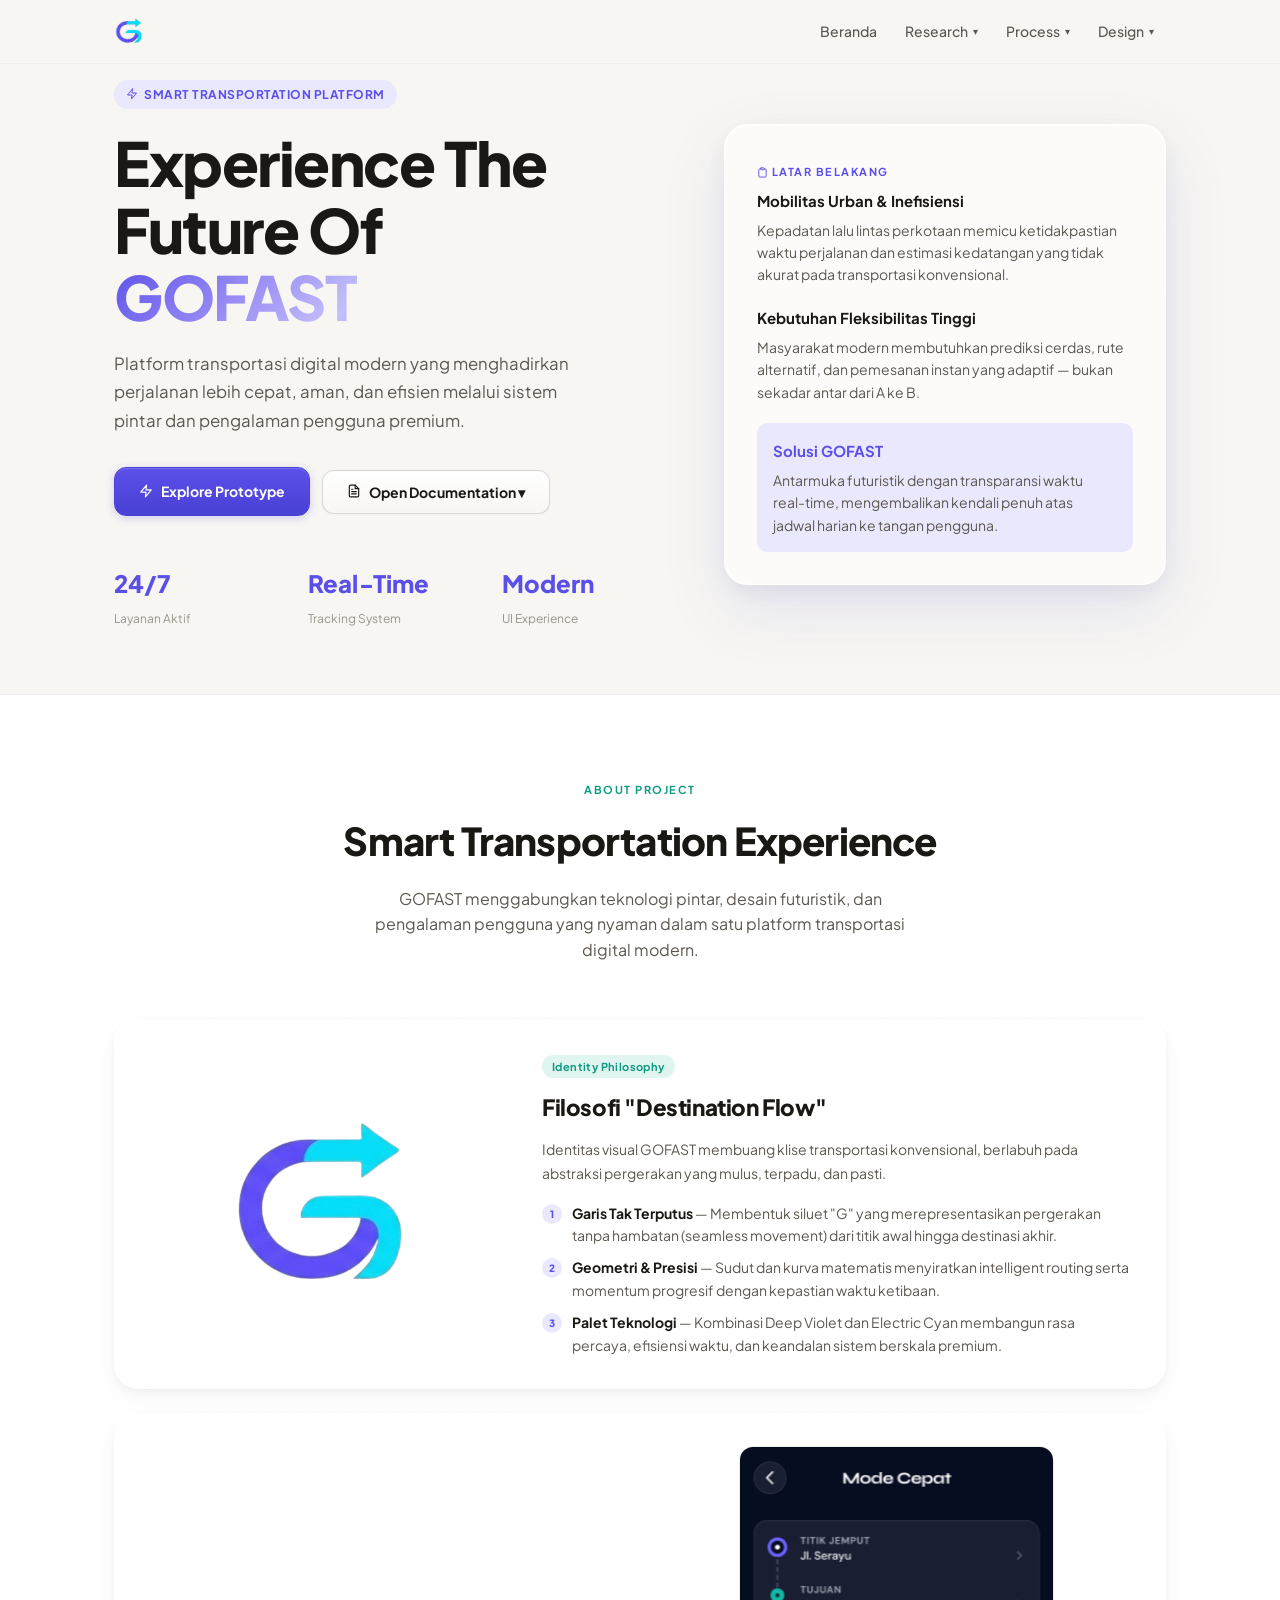
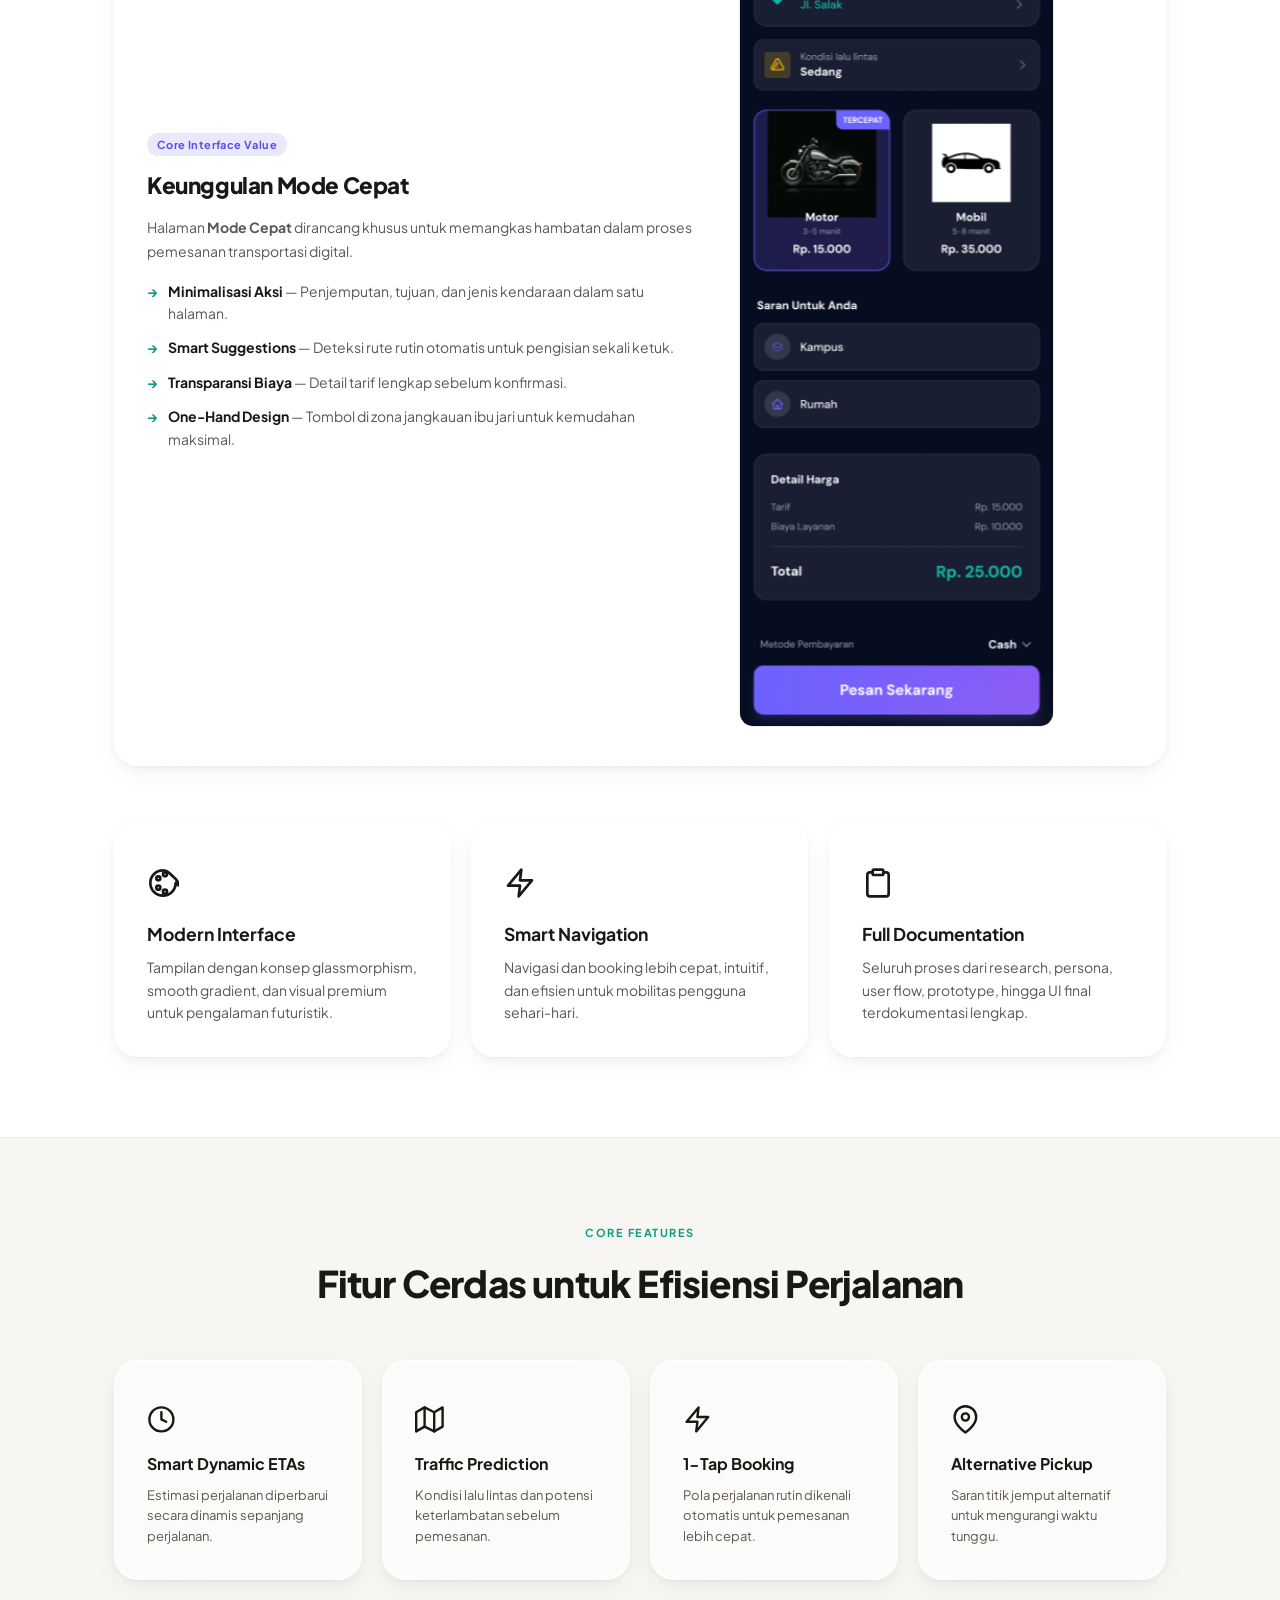
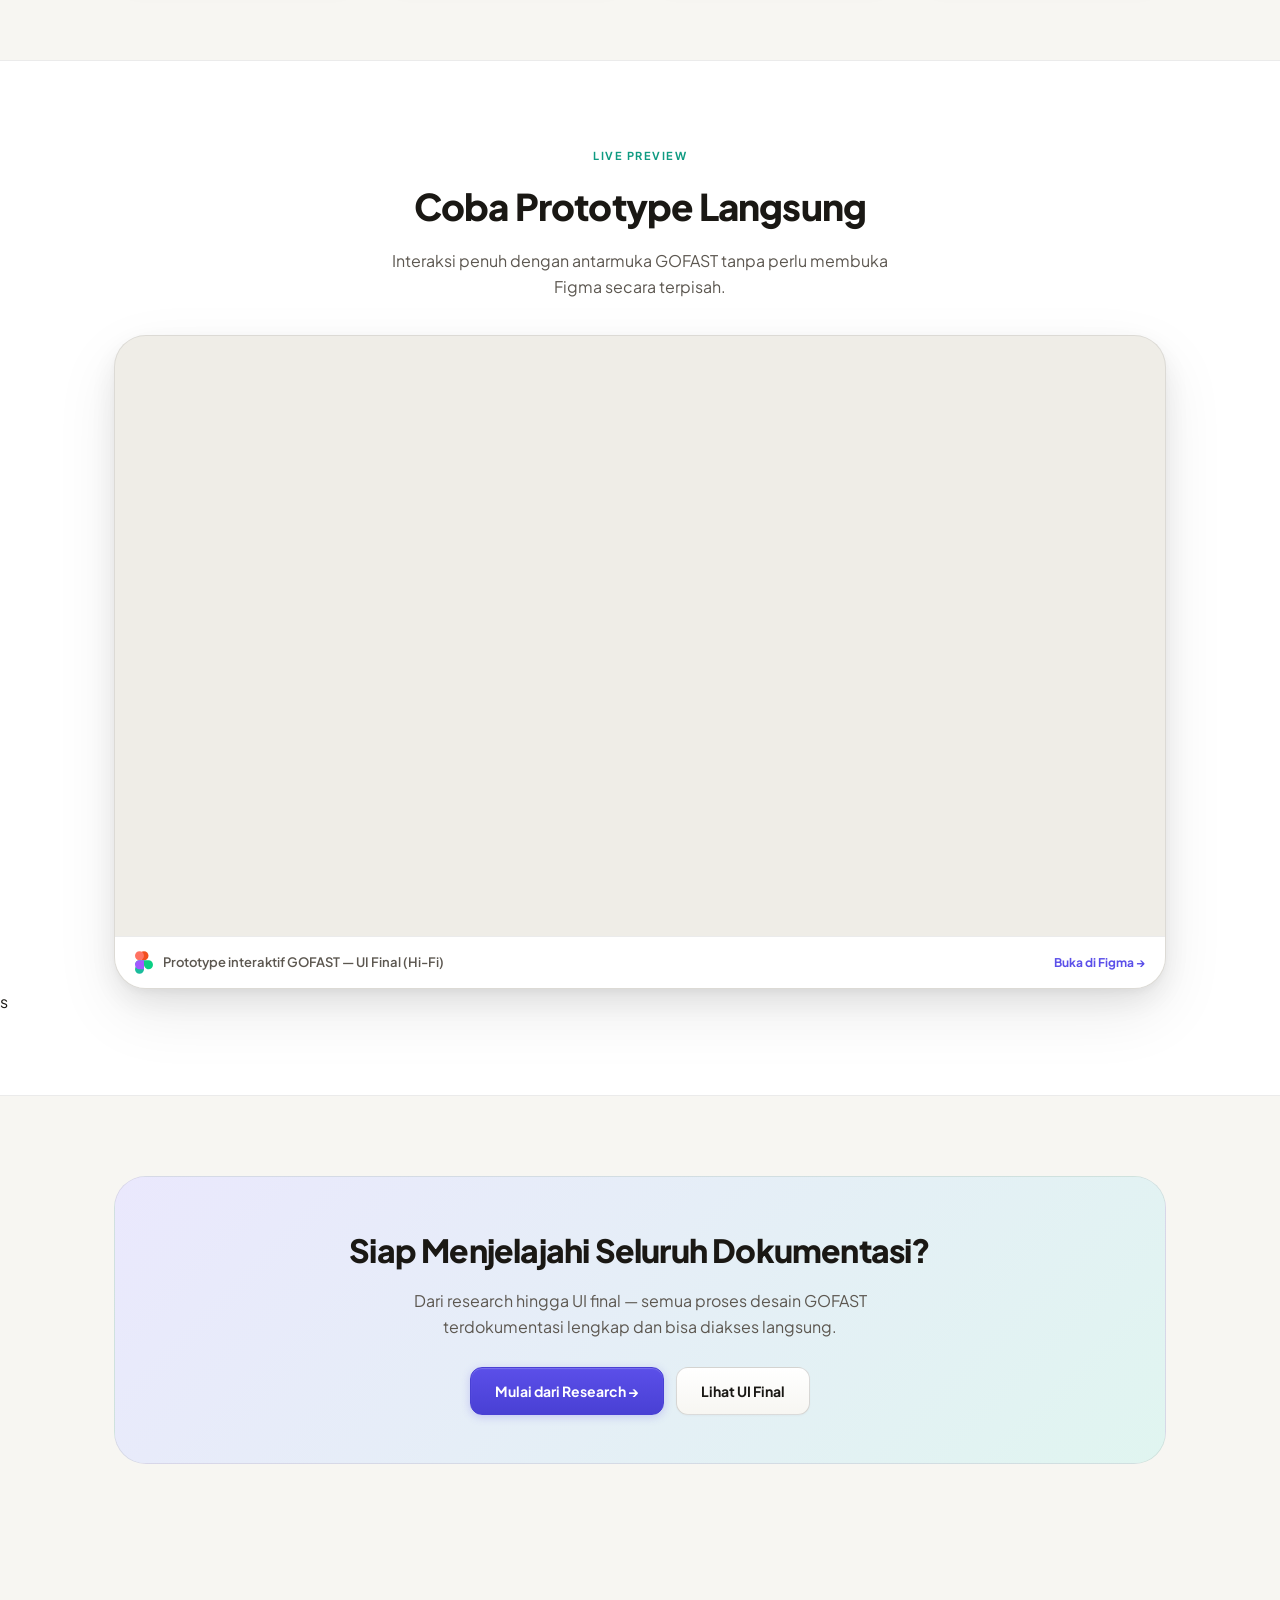
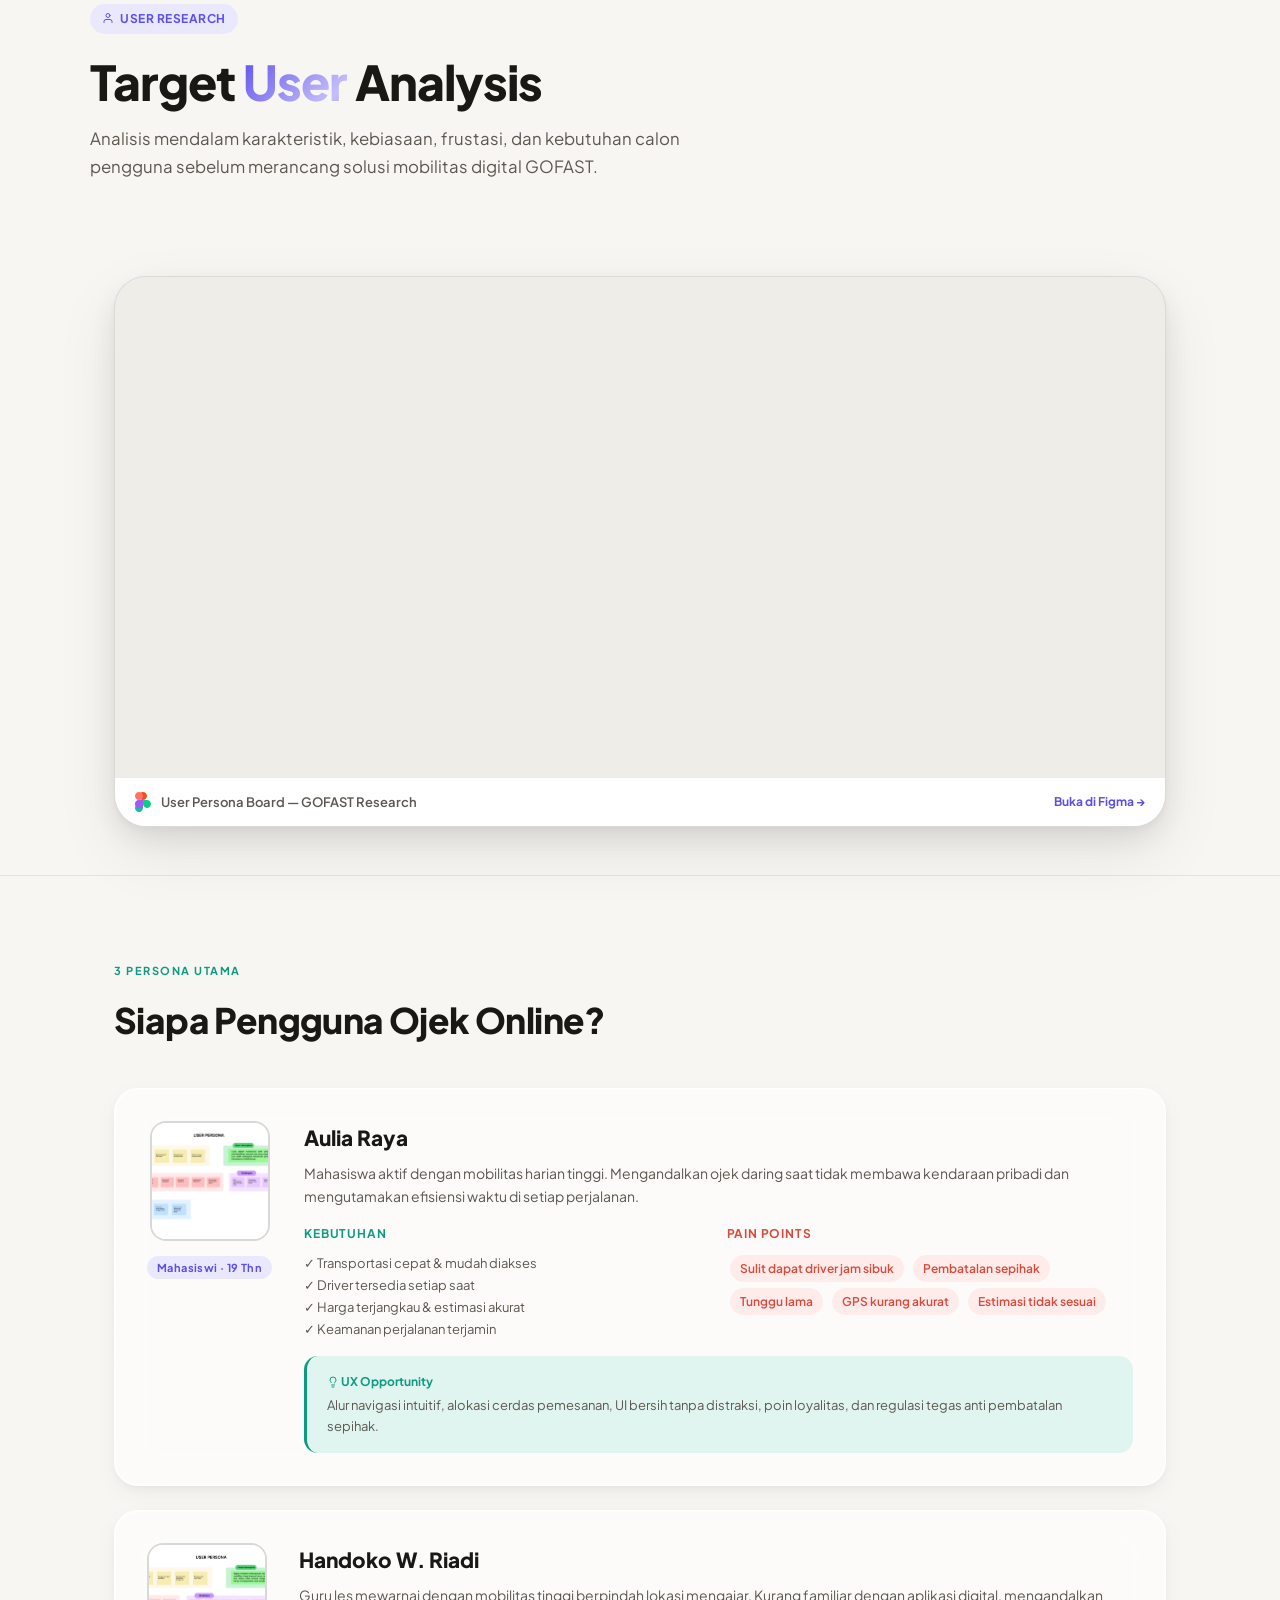
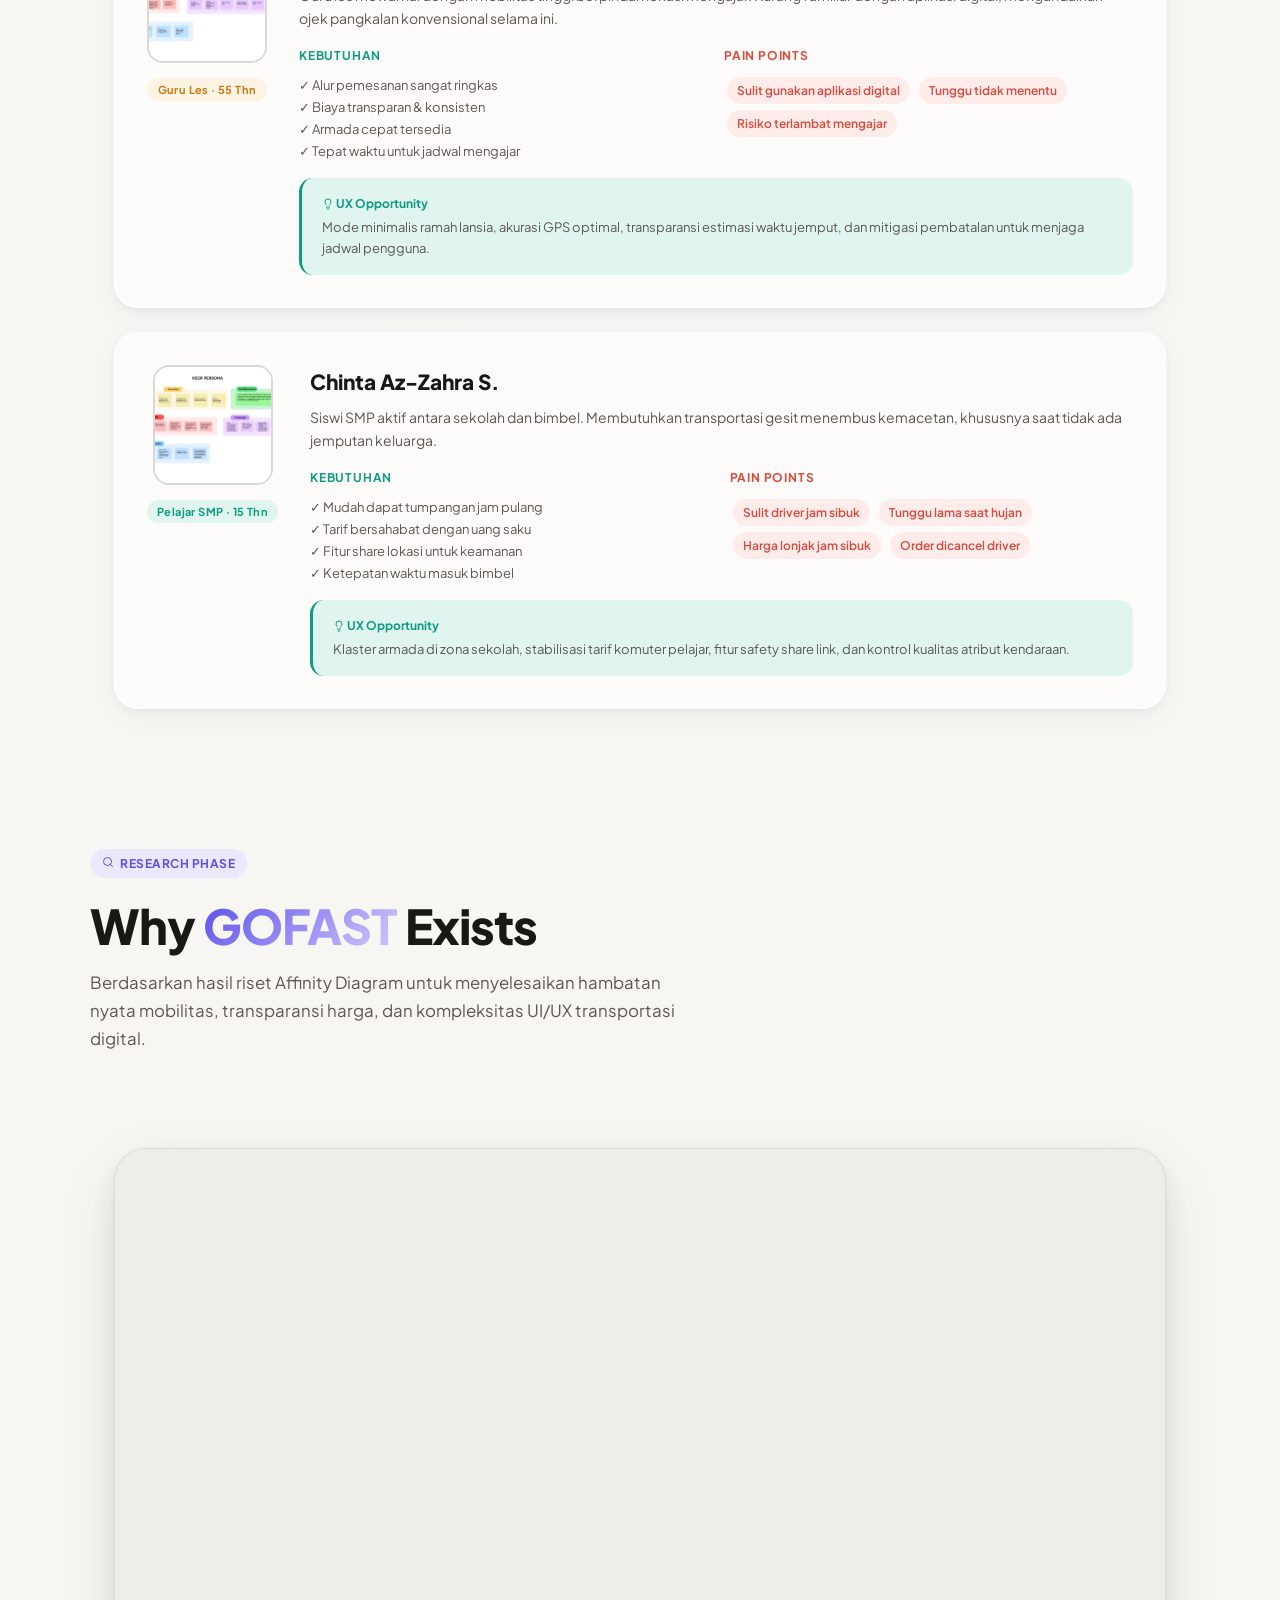
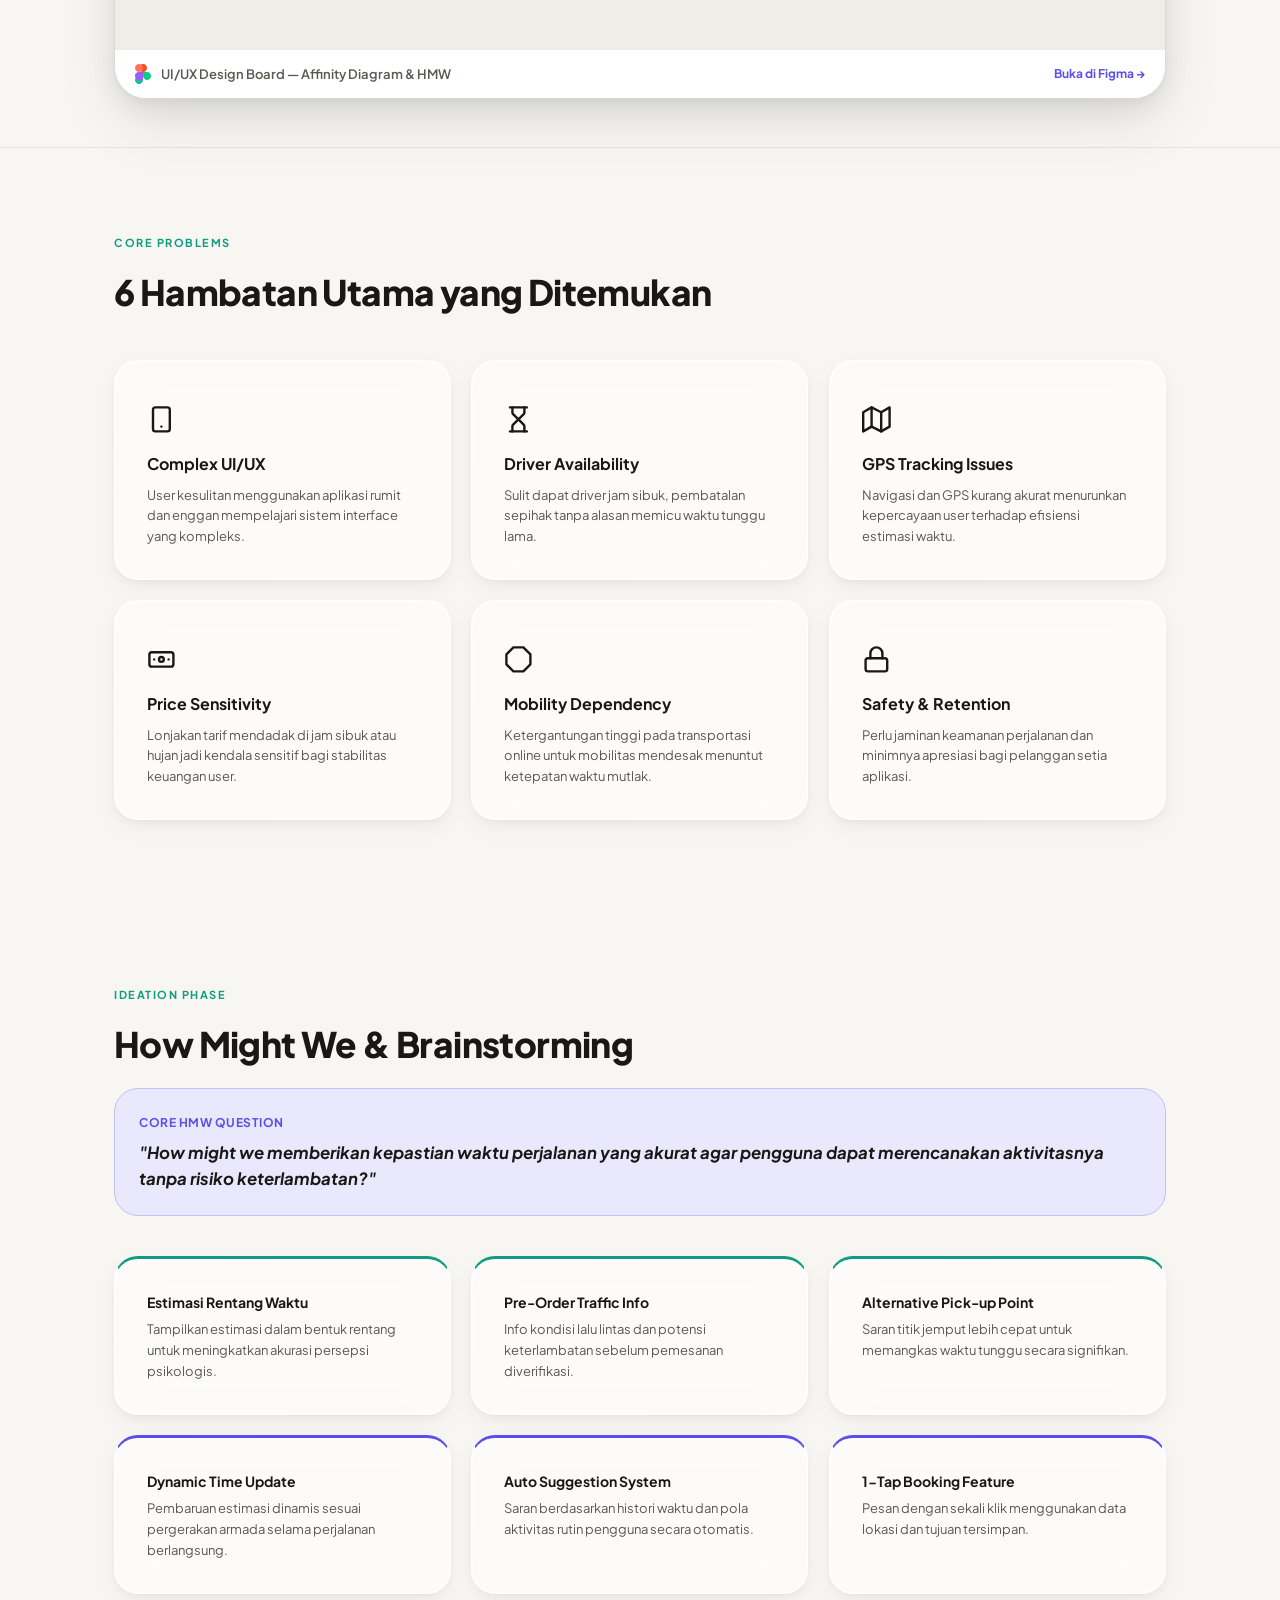
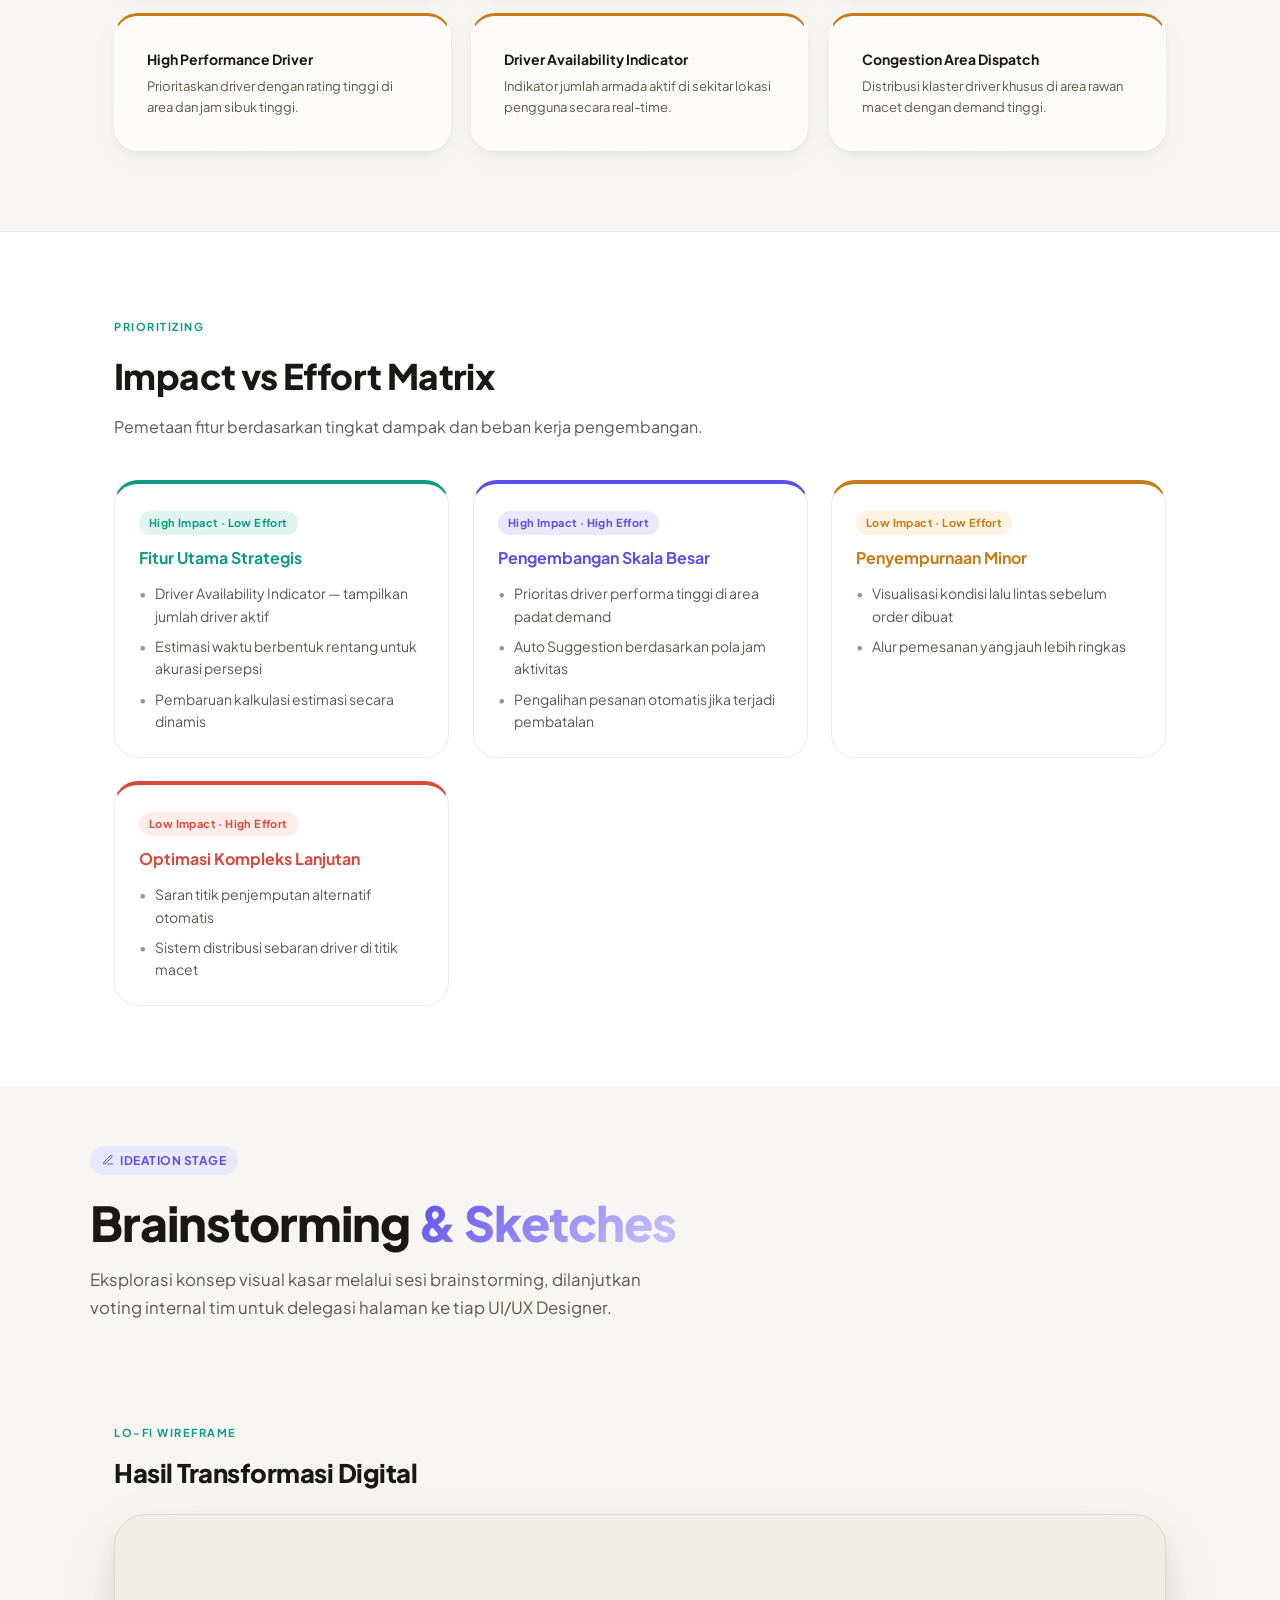
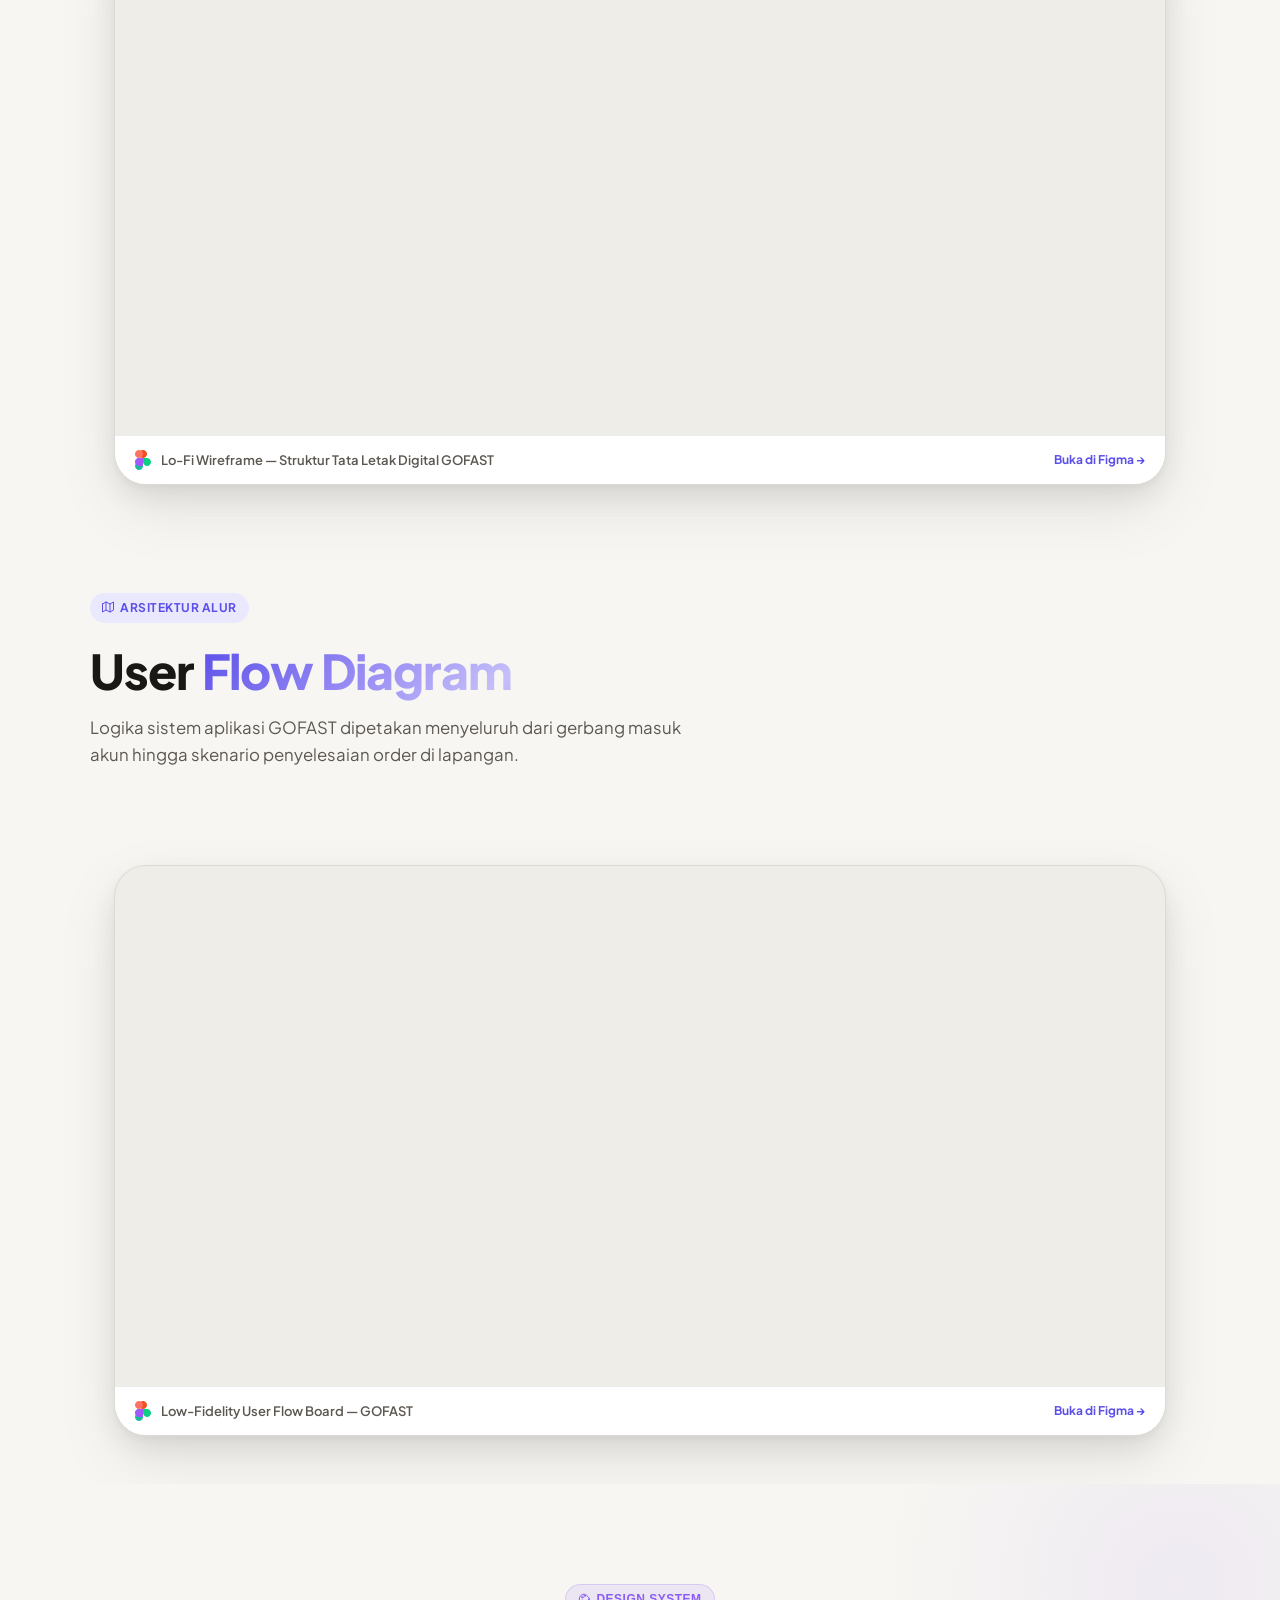
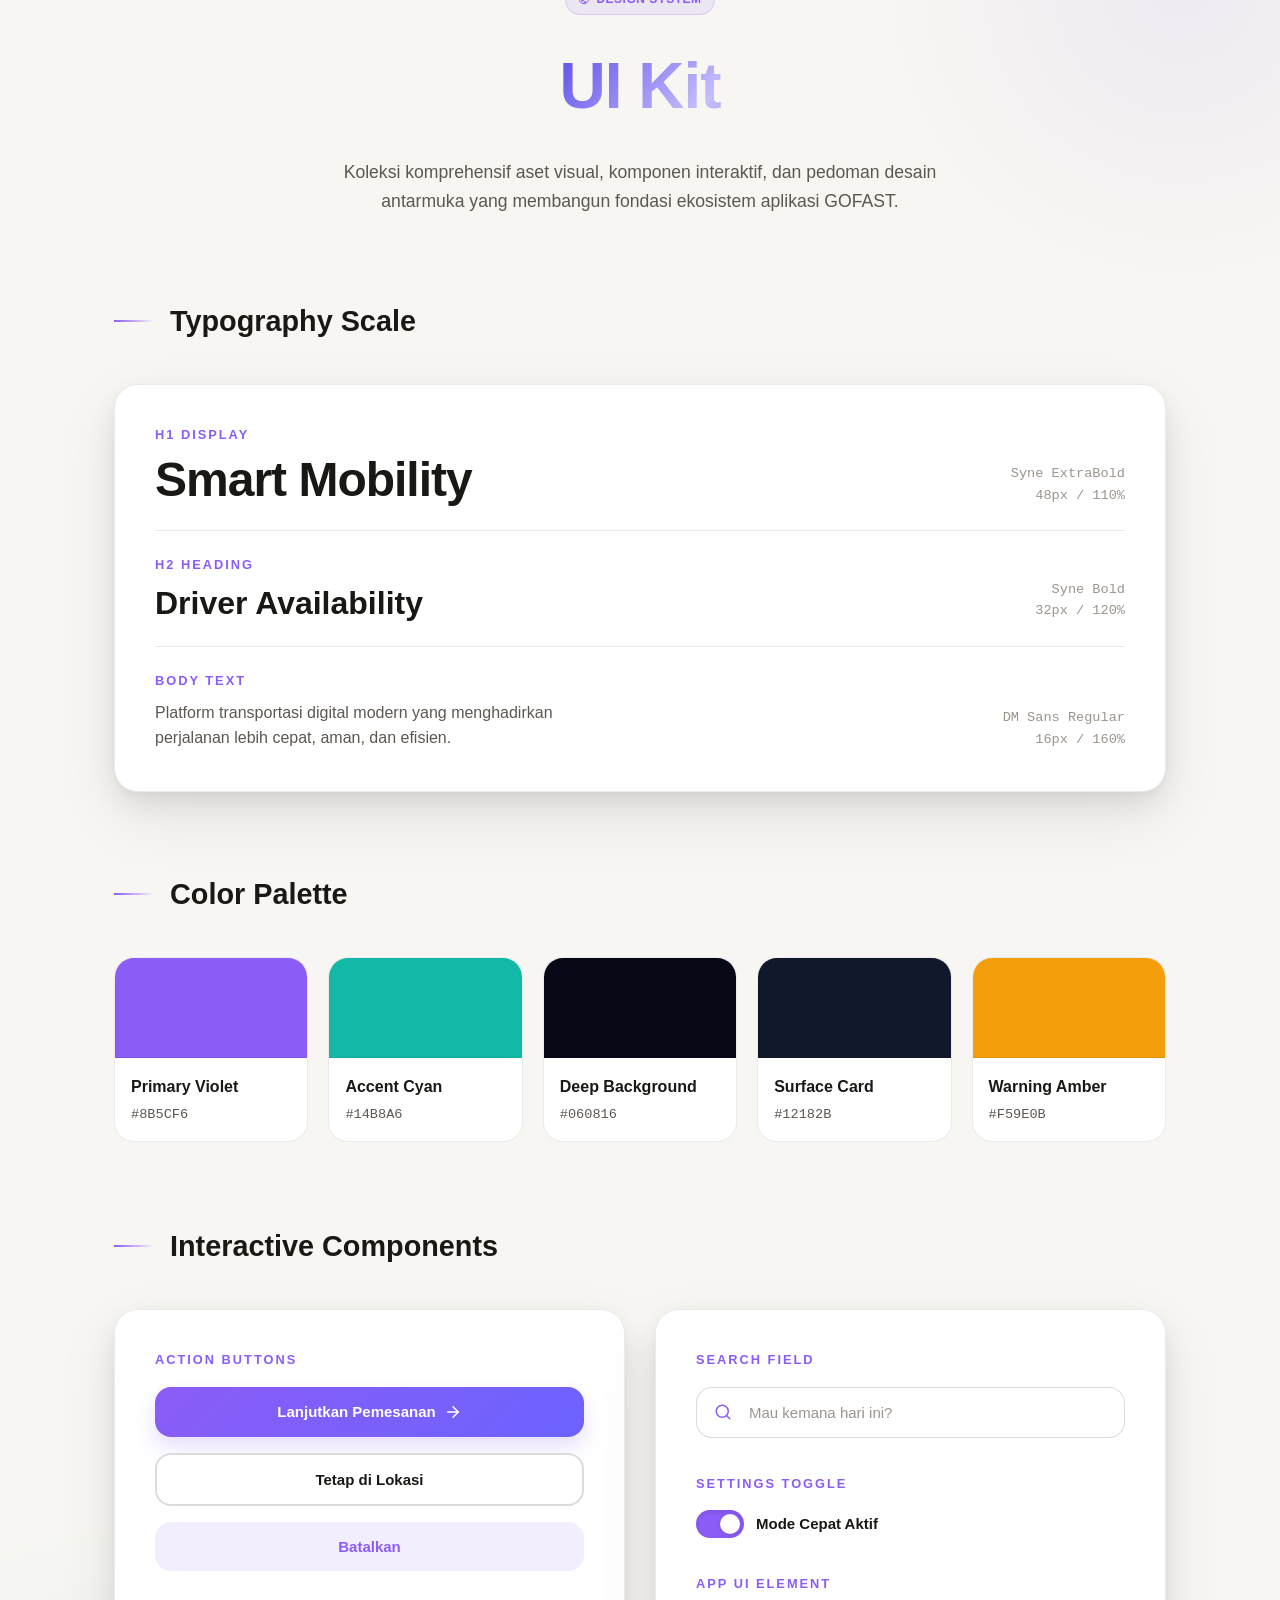
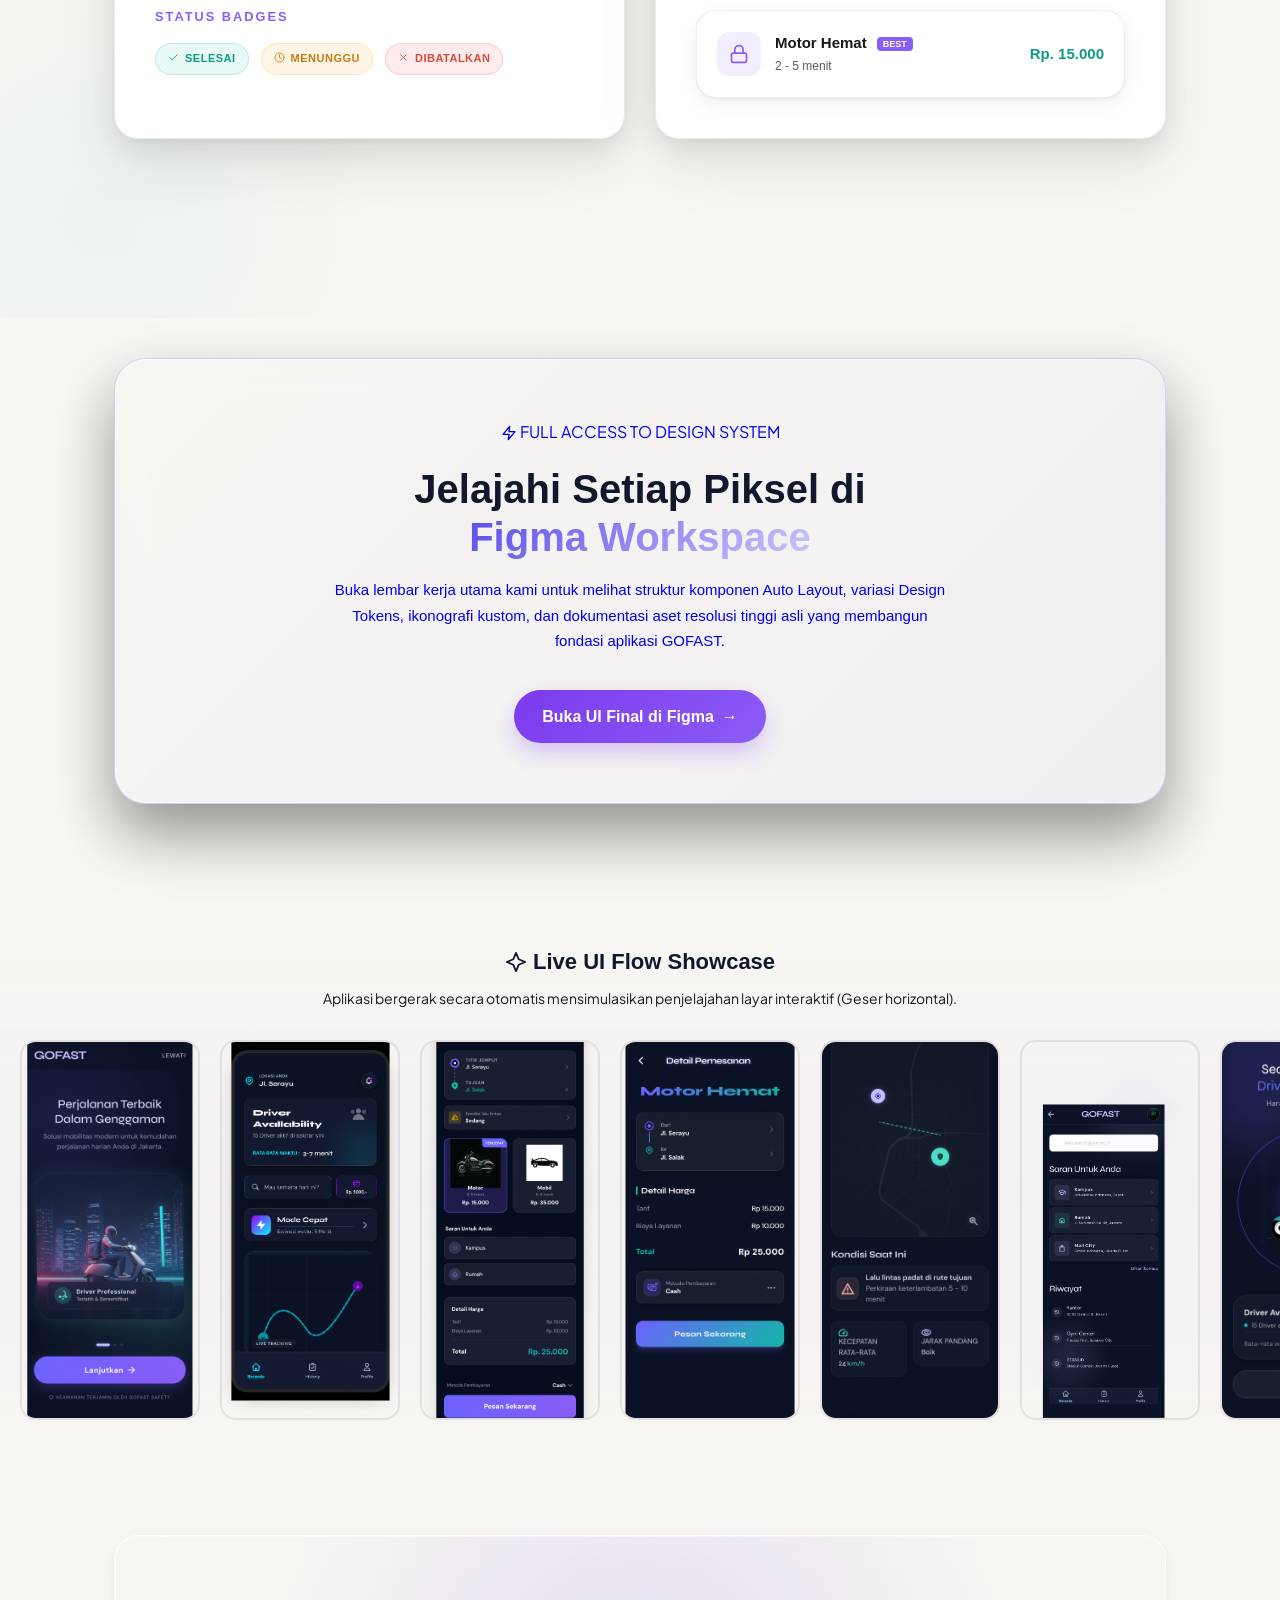
==== commit b2003029: "Update project" ====
--- a/index.html
+++ b/index.html
@@ -647,39 +647,39 @@
 
 <section id="tipografi"></section>
 <style>
-  .uikit-section { background-color: #060816; color: #fff; padding: 100px 0; font-family: 'DM Sans', sans-serif; position: relative; overflow: hidden; }
-  .uikit-section::before { content: ''; position: absolute; top: -200px; right: -200px; width: 600px; height: 600px; background: radial-gradient(circle, rgba(139, 92, 246, 0.15) 0%, transparent 70%); border-radius: 50%; pointer-events: none; }
-  .uikit-section::after { content: ''; position: absolute; bottom: -200px; left: -200px; width: 600px; height: 600px; background: radial-gradient(circle, rgba(20, 184, 166, 0.1) 0%, transparent 70%); border-radius: 50%; pointer-events: none; }
+  .uikit-section { background-color: var(--bg); color: var(--text); padding: 100px 0; font-family: 'DM Sans', sans-serif; position: relative; overflow: hidden; }
+  .uikit-section::before { content: ''; position: absolute; top: -200px; right: -200px; width: 600px; height: 600px; background: radial-gradient(circle, rgba(139, 92, 246, 0.08) 0%, transparent 70%); border-radius: 50%; pointer-events: none; }
+  .uikit-section::after { content: ''; position: absolute; bottom: -200px; left: -200px; width: 600px; height: 600px; background: radial-gradient(circle, rgba(20, 184, 166, 0.05) 0%, transparent 70%); border-radius: 50%; pointer-events: none; }
   
   .uikit-header { text-align: center; margin-bottom: 80px; position: relative; z-index: 2; }
-  .uikit-header h1 { font-family: 'Syne', sans-serif; font-size: clamp(2.5rem, 5vw, 4rem); font-weight: 800; margin-bottom: 20px; color: #fff; letter-spacing: -1px; }
-  .uikit-header p { color: #8B949E; font-size: 1.1rem; max-width: 640px; margin: 0 auto; line-height: 1.7; }
+  .uikit-header h1 { font-family: 'Syne', sans-serif; font-size: clamp(2.5rem, 5vw, 4rem); font-weight: 800; margin-bottom: 20px; color: var(--text); letter-spacing: -1px; }
+  .uikit-header p { color: var(--text-2); font-size: 1.1rem; max-width: 640px; margin: 0 auto; line-height: 1.7; }
   
   .uikit-group { margin-bottom: 80px; position: relative; z-index: 2; }
   .uikit-title { display: flex; align-items: center; gap: 16px; margin-bottom: 40px; }
   .uikit-title-line { height: 2px; width: 40px; background: linear-gradient(90deg, #8B5CF6, transparent); }
-  .uikit-title h2 { font-family: 'Syne', sans-serif; font-size: 1.8rem; font-weight: 700; color: #fff; margin: 0; }
+  .uikit-title h2 { font-family: 'Syne', sans-serif; font-size: 1.8rem; font-weight: 700; color: var(--text); margin: 0; }
   
-  .uikit-card { background: #12182B; border: 1px solid rgba(255,255,255,0.05); border-radius: 24px; padding: 40px; box-shadow: 0 20px 40px rgba(0,0,0,0.4); }
+  .uikit-card { background: var(--surface); border: 1px solid var(--border); border-radius: 24px; padding: 40px; box-shadow: var(--shadow-lg); }
   
   /* Typography showcase */
-  .type-row { display: flex; justify-content: space-between; align-items: flex-end; padding: 24px 0; border-bottom: 1px solid rgba(255,255,255,0.05); }
+  .type-row { display: flex; justify-content: space-between; align-items: flex-end; padding: 24px 0; border-bottom: 1px solid var(--border); }
   .type-row:first-child { padding-top: 0; }
   .type-row:last-child { border-bottom: none; padding-bottom: 0; }
   .type-label { color: #8B5CF6; font-family: 'DM Sans', sans-serif; font-size: 0.8rem; font-weight: 700; text-transform: uppercase; letter-spacing: 2px; margin-bottom: 8px; }
-  .type-sample-h1 { font-family: 'Syne', sans-serif; font-size: clamp(32px, 4vw, 48px); font-weight: 800; line-height: 1.1; margin: 0; color: #fff; letter-spacing: -1px; }
-  .type-sample-h2 { font-family: 'Syne', sans-serif; font-size: clamp(24px, 3vw, 32px); font-weight: 700; line-height: 1.2; margin: 0; color: #fff; }
-  .type-sample-body { font-family: 'DM Sans', sans-serif; font-size: 16px; font-weight: 400; line-height: 1.6; margin: 0; color: #8B949E; max-width: 400px; }
-  .type-details { text-align: right; color: #6C727F; font-size: 0.85rem; font-family: monospace; flex-shrink: 0; }
+  .type-sample-h1 { font-family: 'Syne', sans-serif; font-size: clamp(32px, 4vw, 48px); font-weight: 800; line-height: 1.1; margin: 0; color: var(--text); letter-spacing: -1px; }
+  .type-sample-h2 { font-family: 'Syne', sans-serif; font-size: clamp(24px, 3vw, 32px); font-weight: 700; line-height: 1.2; margin: 0; color: var(--text); }
+  .type-sample-body { font-family: 'DM Sans', sans-serif; font-size: 16px; font-weight: 400; line-height: 1.6; margin: 0; color: var(--text-2); max-width: 400px; }
+  .type-details { text-align: right; color: var(--text-3); font-size: 0.85rem; font-family: monospace; flex-shrink: 0; }
 
   /* Colors */
   .color-grid { display: grid; grid-template-columns: repeat(auto-fit, minmax(180px, 1fr)); gap: 20px; }
-  .color-swatch { border-radius: 20px; overflow: hidden; background: #1A2035; border: 1px solid rgba(255,255,255,0.05); transition: transform 0.3s; }
-  .color-swatch:hover { transform: translateY(-5px); border-color: rgba(255,255,255,0.15); box-shadow: 0 10px 20px rgba(0,0,0,0.3); }
-  .color-preview { height: 100px; width: 100%; }
+  .color-swatch { border-radius: 20px; overflow: hidden; background: var(--surface); border: 1px solid var(--border); transition: transform 0.3s, box-shadow 0.3s; }
+  .color-swatch:hover { transform: translateY(-5px); box-shadow: var(--shadow-lg); }
+  .color-preview { height: 100px; width: 100%; border-bottom: 1px solid var(--border); }
   .color-info { padding: 16px; }
-  .color-name { font-weight: 700; color: #fff; margin-bottom: 4px; font-size: 1rem; }
-  .color-hex { color: #8B949E; font-size: 0.85rem; font-family: monospace; }
+  .color-name { font-weight: 700; color: var(--text); margin-bottom: 4px; font-size: 1rem; }
+  .color-hex { color: var(--text-2); font-size: 0.85rem; font-family: monospace; }
   
   /* Components */
   .comp-grid { display: grid; grid-template-columns: 1fr 1fr; gap: 30px; }
@@ -687,40 +687,40 @@
   
   /* Buttons */
   .uikit-btn { display: inline-flex; align-items: center; justify-content: center; gap: 8px; padding: 16px 24px; border-radius: 16px; font-weight: 700; font-size: 15px; cursor: pointer; transition: all 0.3s; border: none; font-family: 'DM Sans', sans-serif; width: 100%; }
-  .uikit-btn-primary { background: linear-gradient(135deg, #8B5CF6 0%, #6C63FF 100%); color: #fff; box-shadow: 0 10px 20px rgba(139, 92, 246, 0.3); }
-  .uikit-btn-primary:hover { box-shadow: 0 15px 30px rgba(139, 92, 246, 0.4); transform: translateY(-2px); }
-  .uikit-btn-outline { background: transparent; color: #fff; border: 2px solid rgba(255,255,255,0.1); }
-  .uikit-btn-outline:hover { border-color: rgba(255,255,255,0.3); background: rgba(255,255,255,0.05); }
+  .uikit-btn-primary { background: linear-gradient(135deg, #8B5CF6 0%, #6C63FF 100%); color: #fff; box-shadow: 0 10px 20px rgba(139, 92, 246, 0.2); }
+  .uikit-btn-primary:hover { box-shadow: 0 15px 30px rgba(139, 92, 246, 0.3); transform: translateY(-2px); }
+  .uikit-btn-outline { background: var(--surface); color: var(--text); border: 2px solid var(--border-strong); }
+  .uikit-btn-outline:hover { border-color: var(--text-2); background: var(--bg2); }
   .uikit-btn-ghost { background: rgba(139, 92, 246, 0.1); color: #8B5CF6; }
-  .uikit-btn-ghost:hover { background: rgba(139, 92, 246, 0.2); }
+  .uikit-btn-ghost:hover { background: rgba(139, 92, 246, 0.15); }
   
   /* Inputs */
   .uikit-input-wrap { width: 100%; position: relative; }
-  .uikit-input { width: 100%; background: #060816; border: 1px solid rgba(255,255,255,0.1); padding: 16px 20px 16px 52px; border-radius: 16px; color: #fff; font-size: 15px; font-family: 'DM Sans', sans-serif; outline: none; transition: all 0.3s; }
-  .uikit-input:focus { border-color: #8B5CF6; box-shadow: 0 0 0 4px rgba(139, 92, 246, 0.15); }
-  .uikit-input::placeholder { color: #6C727F; }
+  .uikit-input { width: 100%; background: var(--surface); border: 1px solid var(--border-strong); padding: 16px 20px 16px 52px; border-radius: 16px; color: var(--text); font-size: 15px; font-family: 'DM Sans', sans-serif; outline: none; transition: all 0.3s; }
+  .uikit-input:focus { border-color: #8B5CF6; box-shadow: 0 0 0 4px rgba(139, 92, 246, 0.1); }
+  .uikit-input::placeholder { color: var(--text-3); }
   .uikit-input-icon { position: absolute; left: 18px; top: 50%; transform: translateY(-50%); color: #8B5CF6; }
   
   /* Badges & Toggles */
   .comp-row { display: flex; gap: 12px; flex-wrap: wrap; justify-content: flex-start; align-items: center; }
   .uikit-badge { display: inline-flex; align-items: center; gap: 6px; padding: 6px 12px; border-radius: 100px; font-size: 11px; font-weight: 700; letter-spacing: 0.5px; text-transform: uppercase; }
-  .uikit-badge-success { background: rgba(20, 184, 166, 0.1); color: #14B8A6; border: 1px solid rgba(20, 184, 166, 0.2); }
-  .uikit-badge-warning { background: rgba(245, 158, 11, 0.1); color: #F59E0B; border: 1px solid rgba(245, 158, 11, 0.2); }
-  .uikit-badge-error { background: rgba(239, 68, 68, 0.1); color: #EF4444; border: 1px solid rgba(239, 68, 68, 0.2); }
+  .uikit-badge-success { background: rgba(20, 184, 166, 0.1); color: #0F9B82; border: 1px solid rgba(20, 184, 166, 0.2); }
+  .uikit-badge-warning { background: rgba(245, 158, 11, 0.1); color: #C97A15; border: 1px solid rgba(245, 158, 11, 0.2); }
+  .uikit-badge-error { background: rgba(239, 68, 68, 0.1); color: #D94A3D; border: 1px solid rgba(239, 68, 68, 0.2); }
   
   /* Toggle Switch */
-  .toggle-switch { width: 48px; height: 28px; background: #8B5CF6; border-radius: 100px; position: relative; cursor: pointer; box-shadow: inset 0 2px 4px rgba(0,0,0,0.2); }
-  .toggle-knob { width: 20px; height: 20px; background: #fff; border-radius: 50%; position: absolute; top: 4px; right: 4px; box-shadow: 0 2px 5px rgba(0,0,0,0.2); transition: all 0.3s; }
+  .toggle-switch { width: 48px; height: 28px; background: #8B5CF6; border-radius: 100px; position: relative; cursor: pointer; box-shadow: inset 0 2px 4px rgba(0,0,0,0.1); }
+  .toggle-knob { width: 20px; height: 20px; background: #fff; border-radius: 50%; position: absolute; top: 4px; right: 4px; box-shadow: 0 2px 5px rgba(0,0,0,0.1); transition: all 0.3s; }
   
   /* Mini Maps / Cards */
-  .ui-mini-card { background: #161C2D; border: 1px solid rgba(255,255,255,0.05); border-radius: 20px; padding: 20px; width: 100%; box-shadow: 0 10px 30px rgba(0,0,0,0.5); display: flex; align-items: center; justify-content: space-between; transition: transform 0.3s; cursor: pointer; }
-  .ui-mini-card:hover { transform: translateY(-3px); border-color: rgba(255,255,255,0.1); }
+  .ui-mini-card { background: var(--surface); border: 1px solid var(--border); border-radius: 20px; padding: 20px; width: 100%; box-shadow: var(--shadow); display: flex; align-items: center; justify-content: space-between; transition: transform 0.3s; cursor: pointer; }
+  .ui-mini-card:hover { transform: translateY(-3px); box-shadow: var(--shadow-lg); }
   .ui-mc-left { display: flex; align-items: center; gap: 14px; }
   .ui-mc-icon { width: 44px; height: 44px; background: rgba(139, 92, 246, 0.1); border-radius: 12px; display: flex; align-items: center; justify-content: center; color: #8B5CF6; font-size: 20px; }
-  .ui-mc-title { font-weight: 700; color: #fff; margin-bottom: 2px; font-size: 15px; }
-  .ui-mc-sub { color: #8B949E; font-size: 12px; }
+  .ui-mc-title { font-weight: 700; color: var(--text); margin-bottom: 2px; font-size: 15px; }
+  .ui-mc-sub { color: var(--text-2); font-size: 12px; }
   .ui-mc-right { text-align: right; }
-  .ui-mc-price { color: #14B8A6; font-weight: 700; font-size: 15px; }
+  .ui-mc-price { color: var(--teal); font-weight: 700; font-size: 15px; }
   
 </style>
 
@@ -860,7 +860,7 @@
               <div class="toggle-switch">
                 <div class="toggle-knob"></div>
               </div>
-              <span style="color: #fff; font-size: 15px; font-weight: 600;">Mode Cepat Aktif</span>
+              <span style="color: var(--text); font-size: 15px; font-weight: 600;">Mode Cepat Aktif</span>
             </div>
           </div>
 
